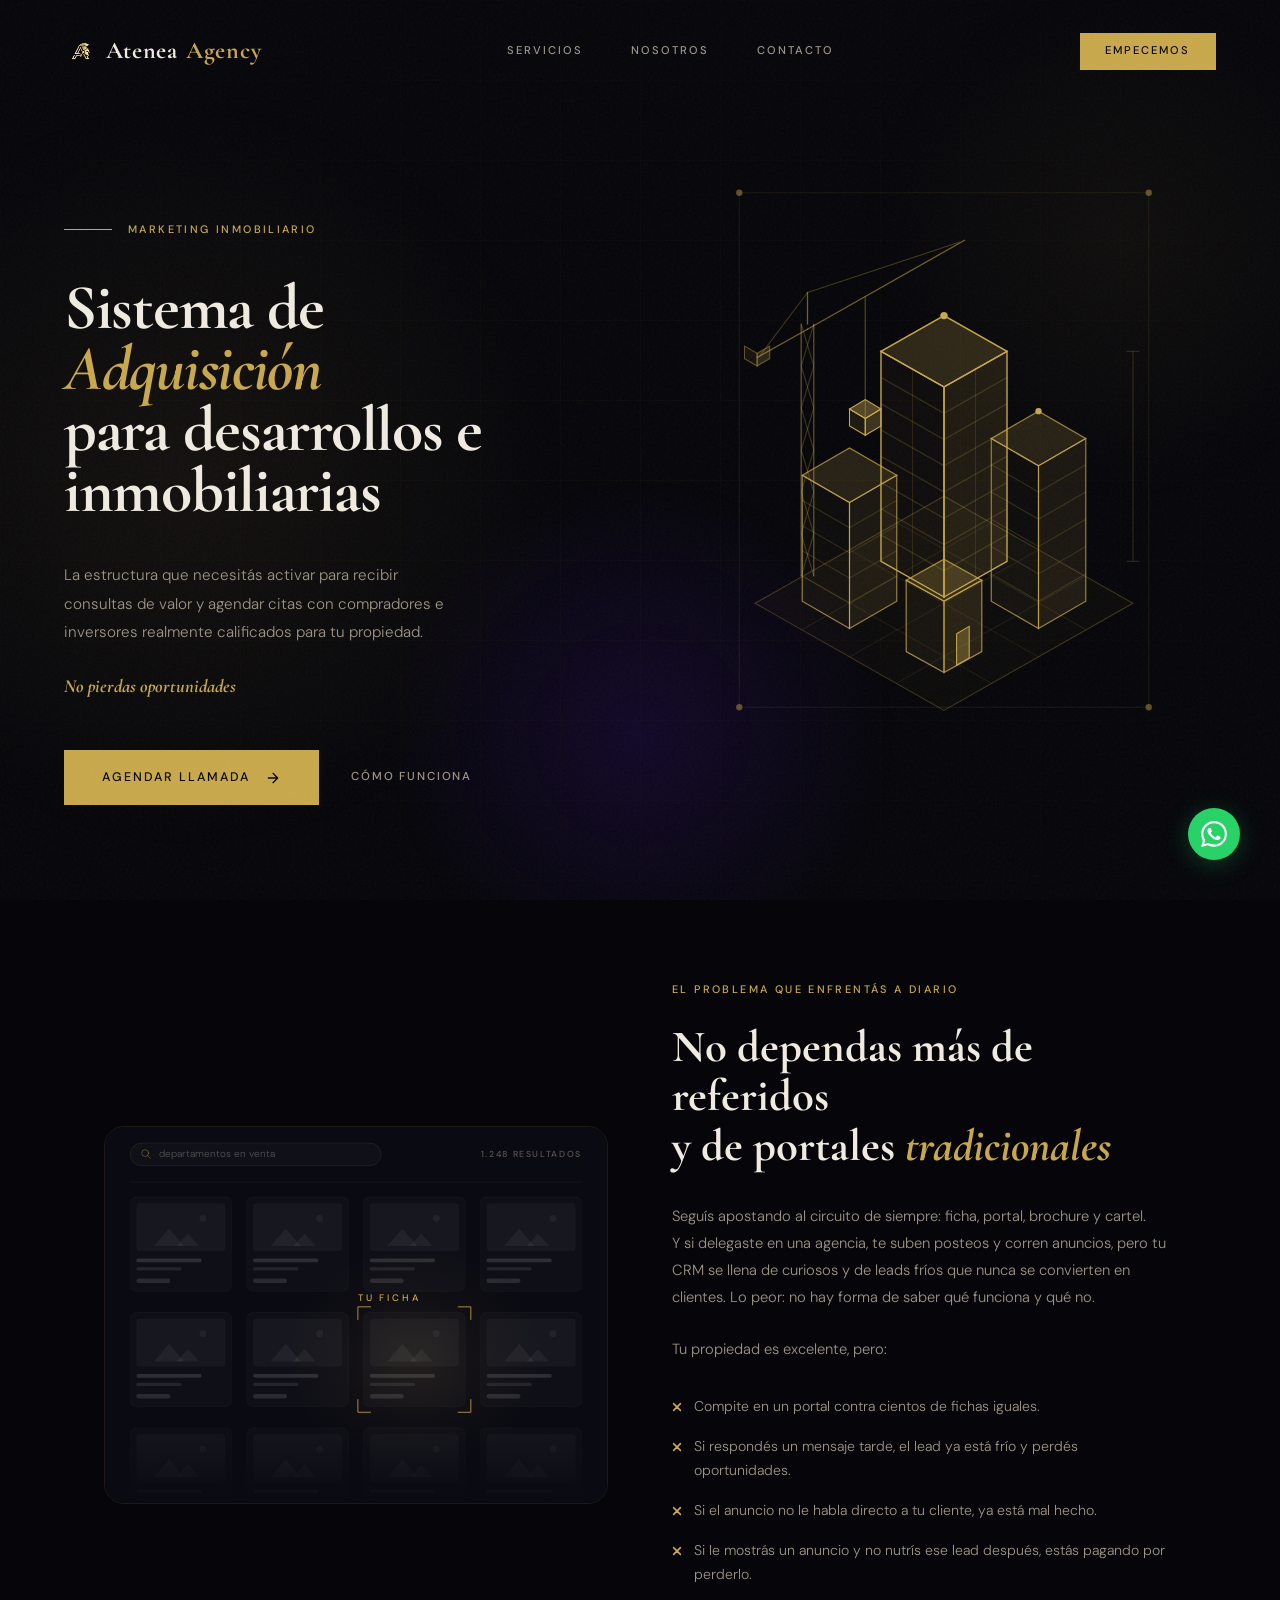
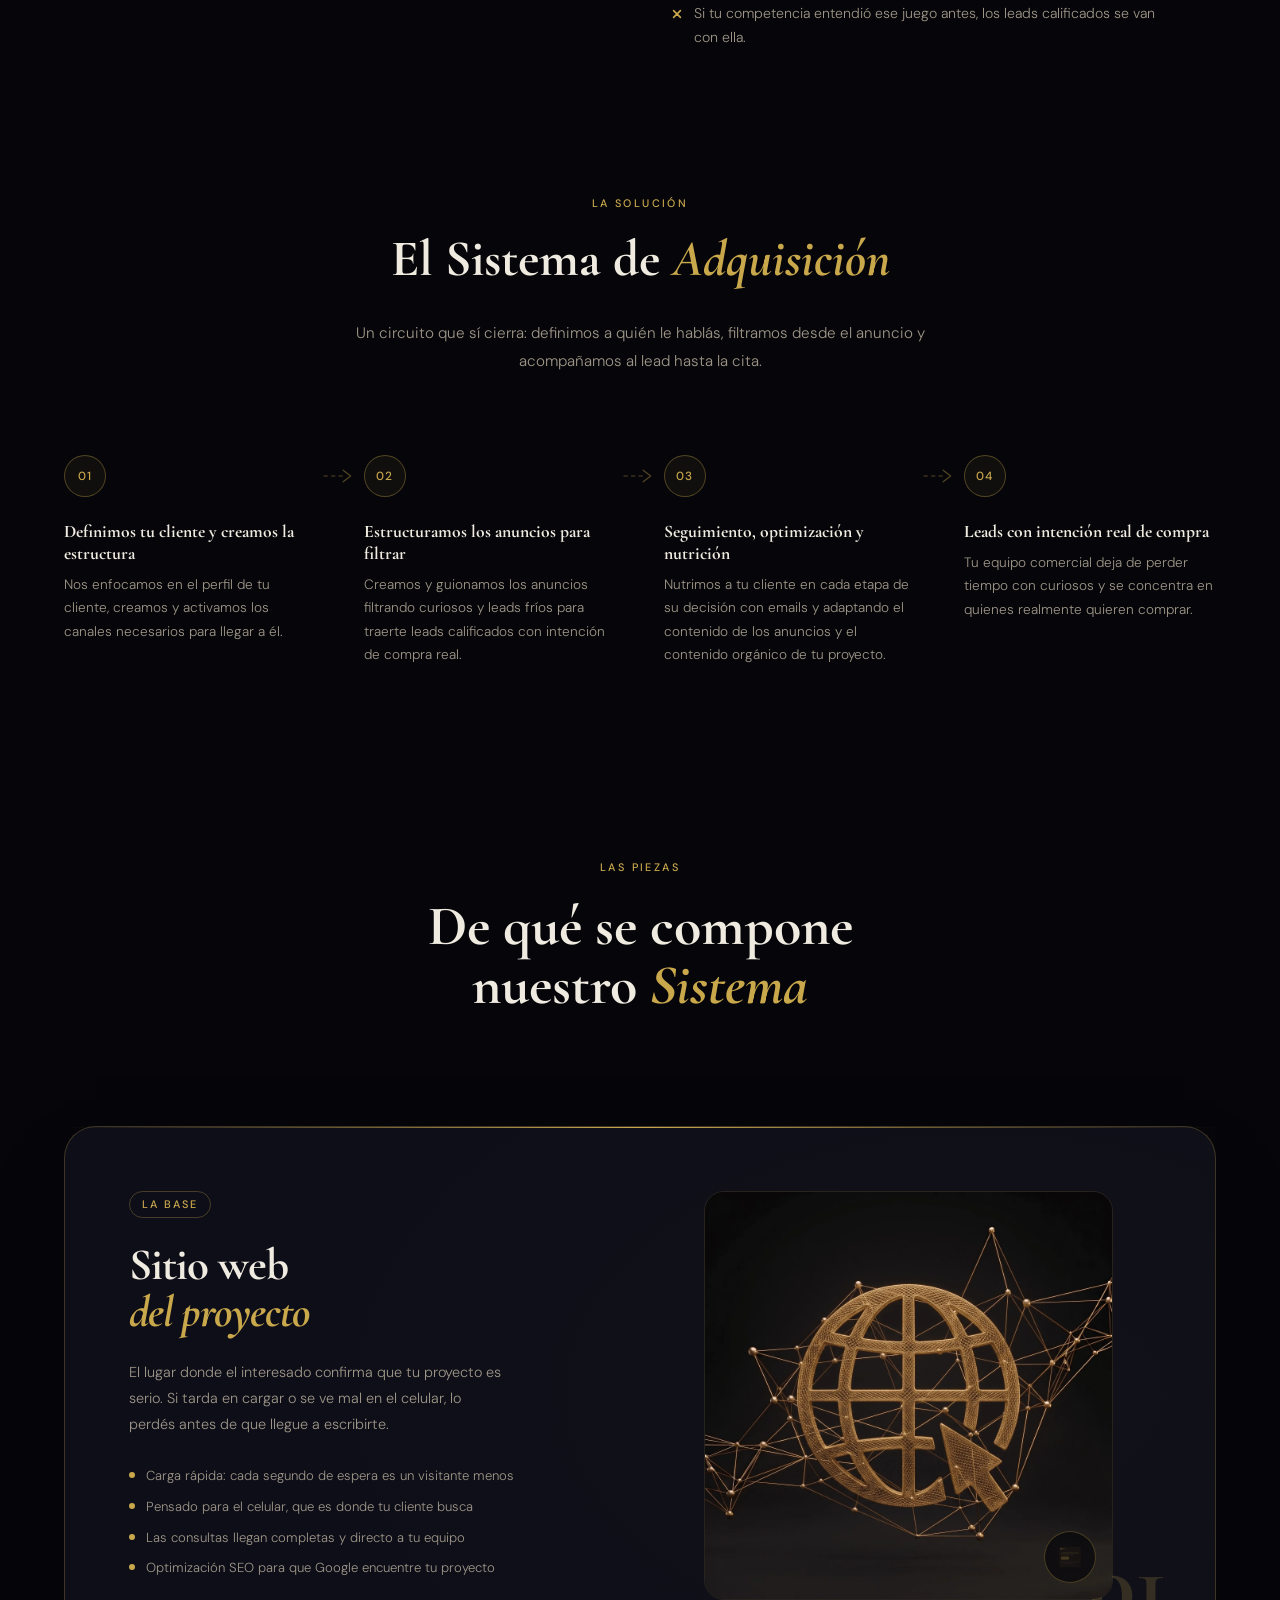
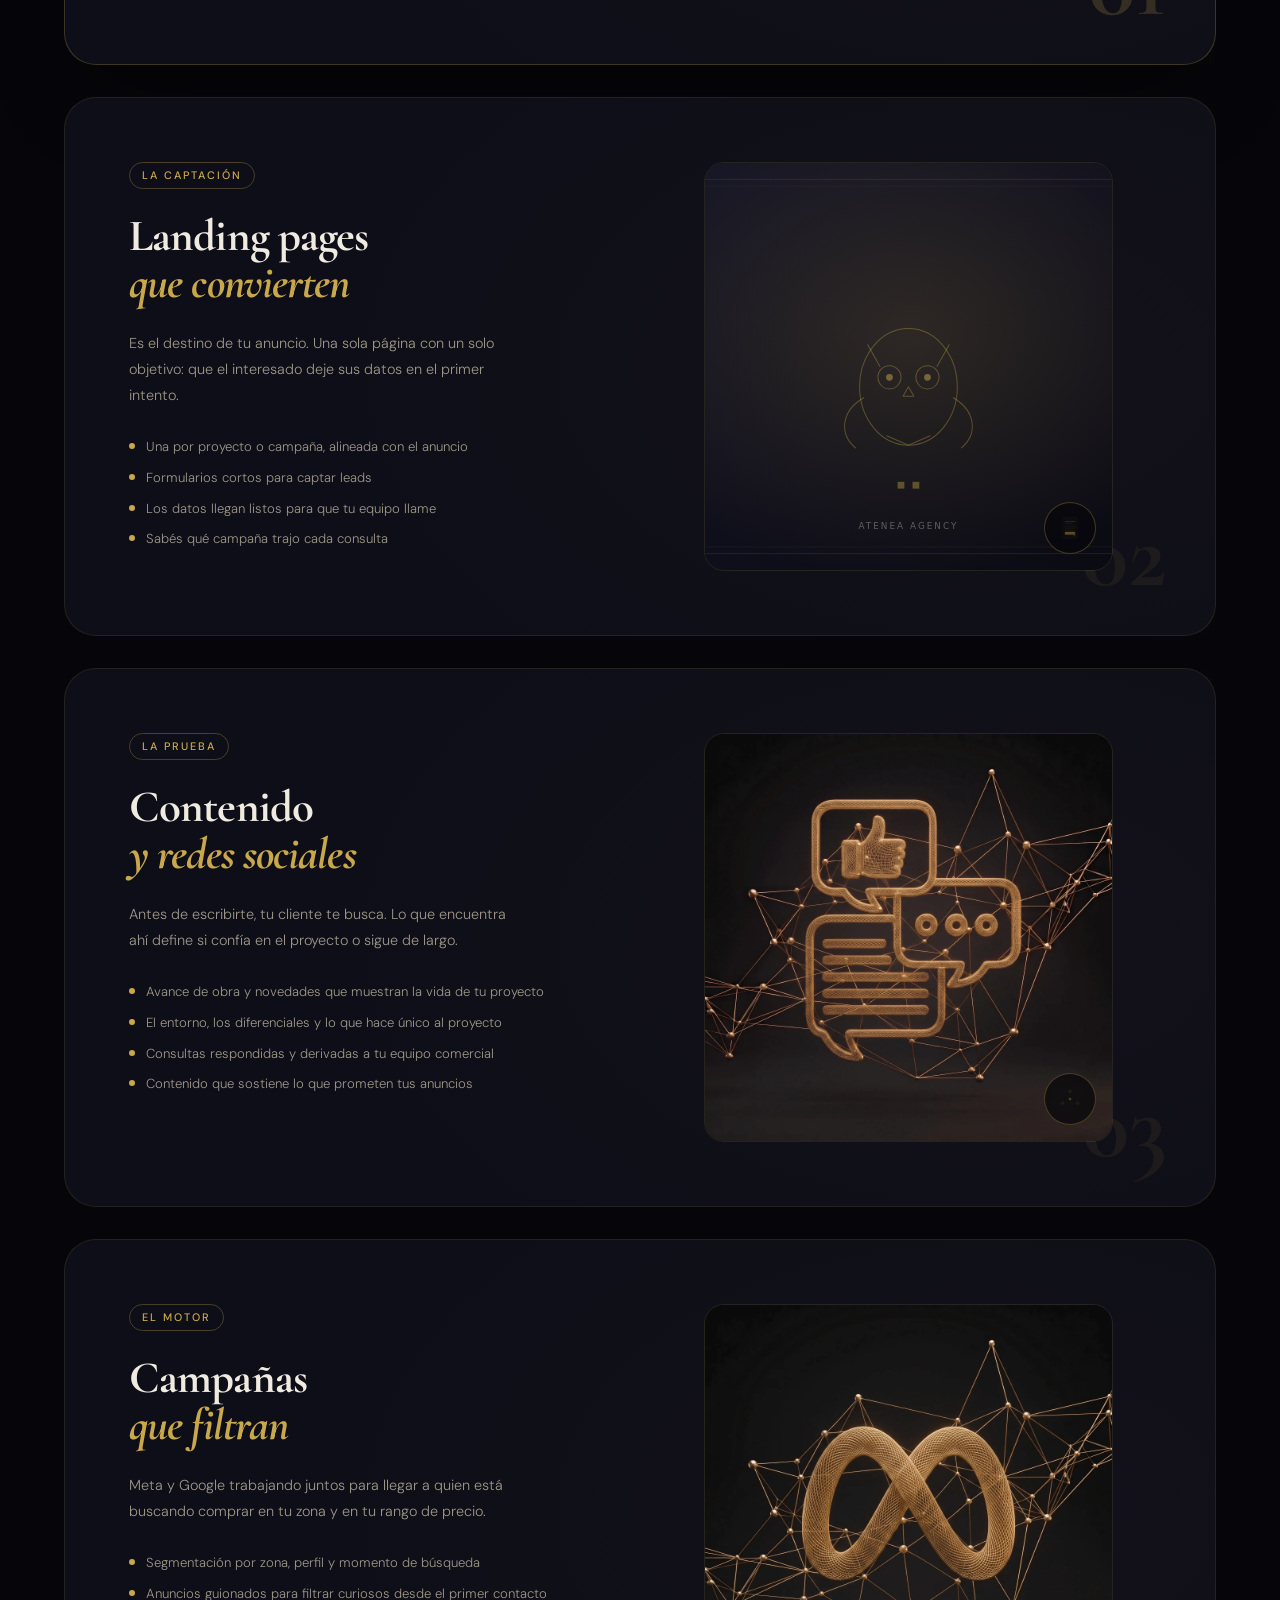
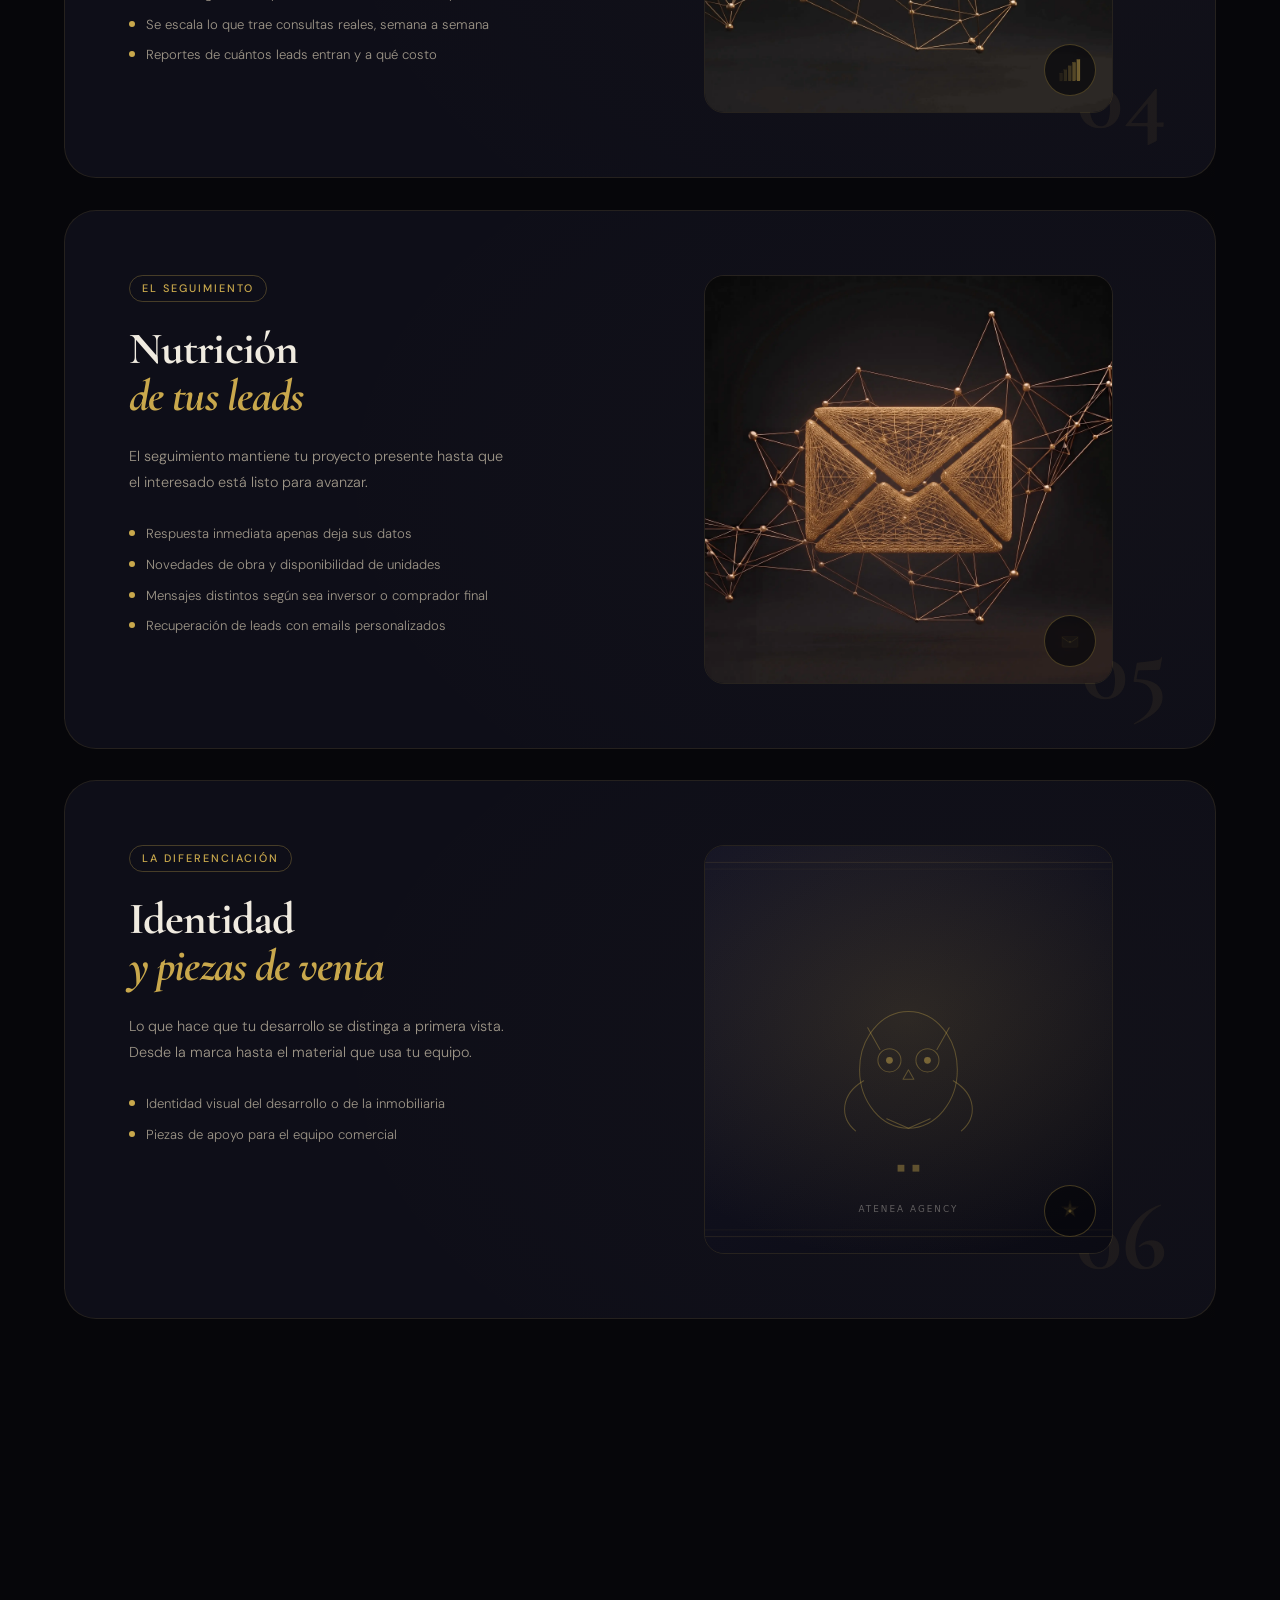
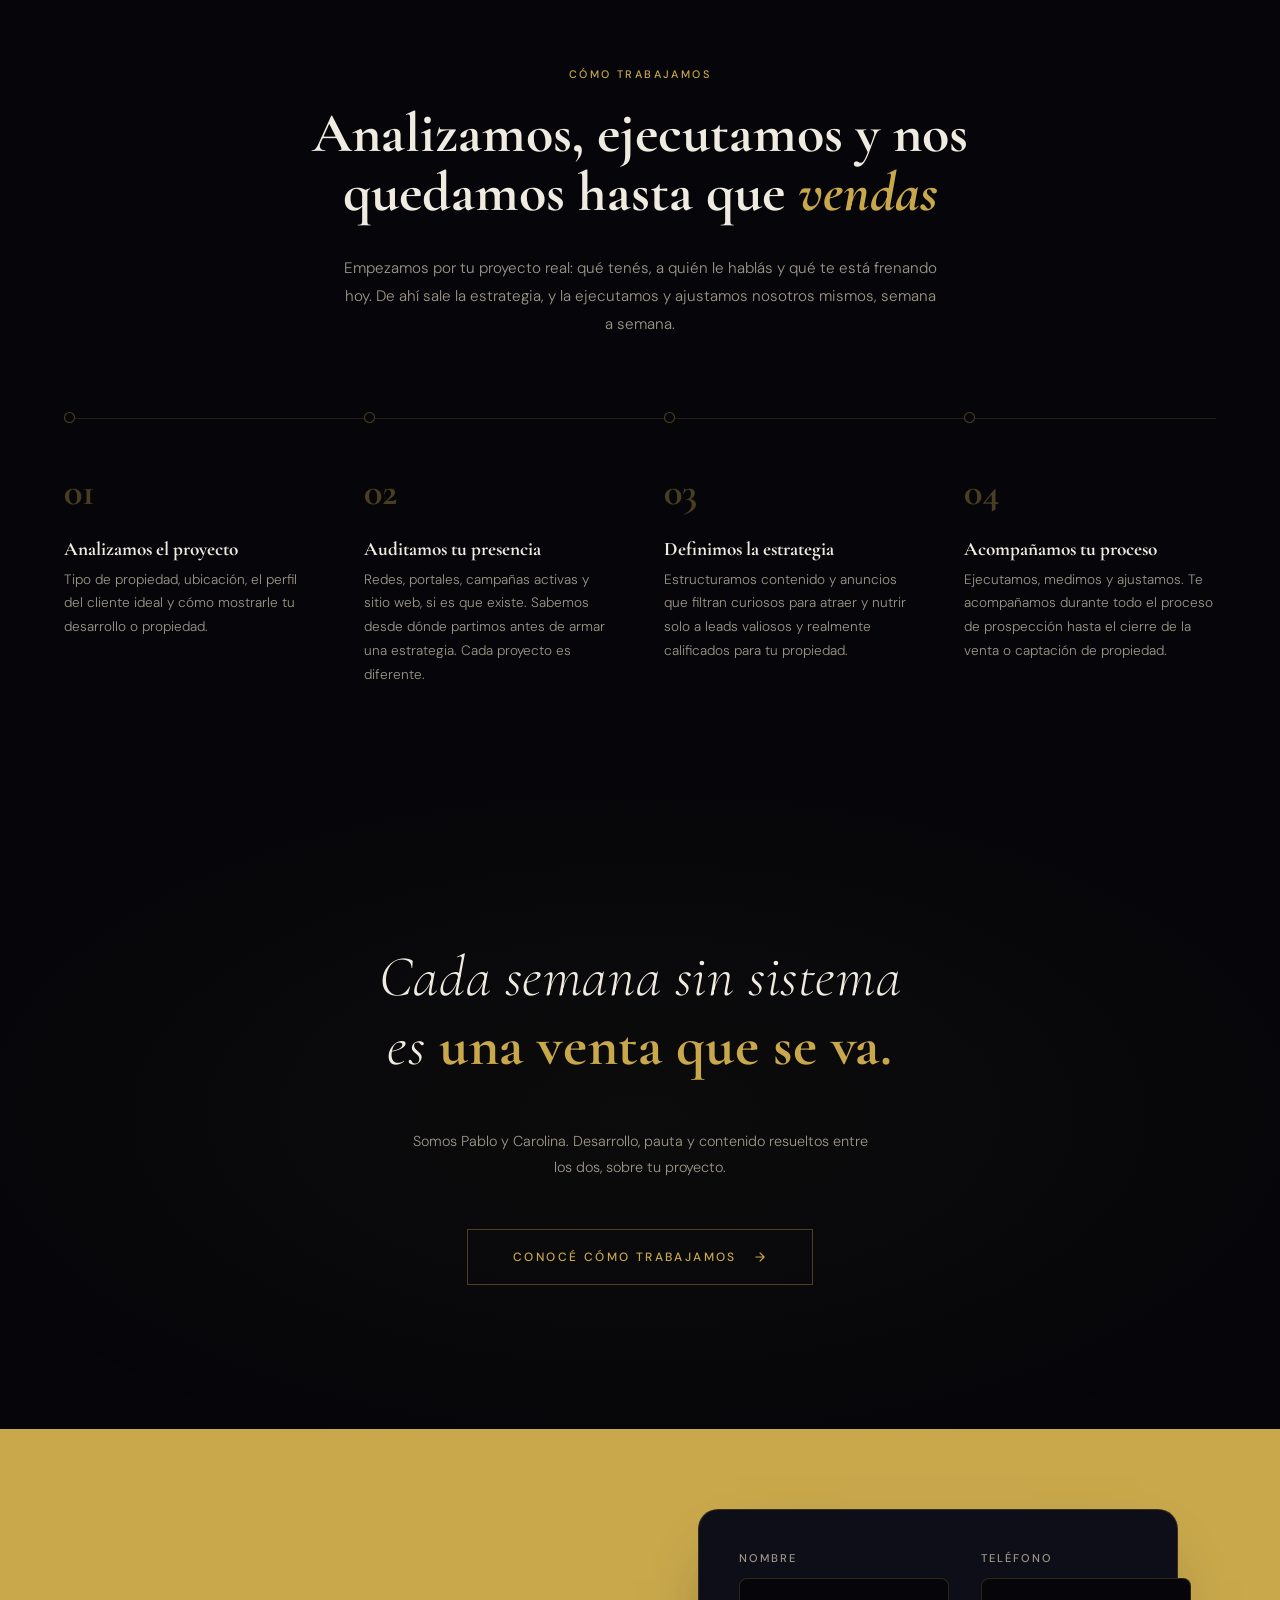
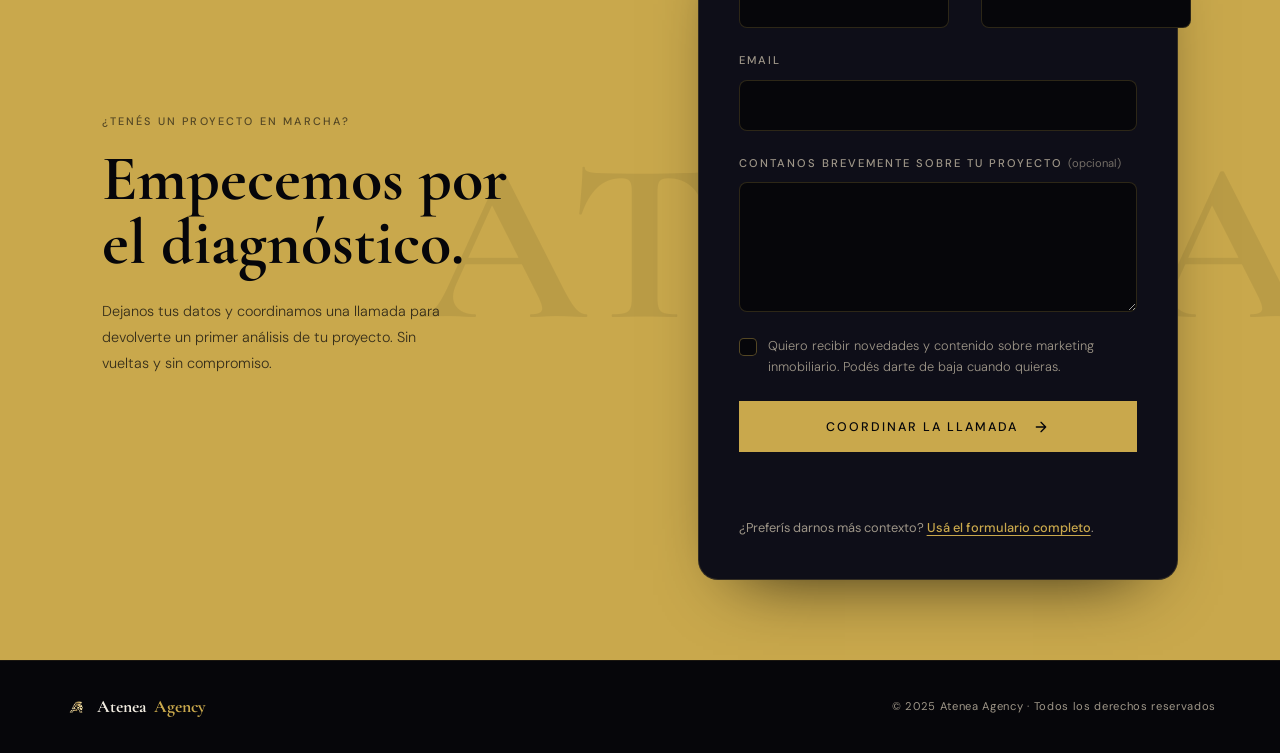
==== index.html @ 9766832f "feat: modificar diagnostico.html y refactorizar bloques y componentes" ====
<!DOCTYPE html>
<html lang="es">

<head>
  <meta charset="UTF-8">
  <meta name="viewport" content="width=device-width, initial-scale=1.0">
  <meta name="description"
    content="Sistema de Adquisición para desarrollos e inmobiliarias: filtra curiosos y trae leads con intención real de compra. Solicitá tu diagnóstico sin cargo.">
  <title>Atenea Agency — Sistema de Adquisición para desarrollos e inmobiliarias</title>

  <link rel="icon" type="image/svg+xml" href="assets/img/logo/favicon.svg">

  <meta property="og:type" content="website">
  <meta property="og:site_name" content="Atenea Agency">
  <meta property="og:locale" content="es_AR">
  <link rel="canonical" href="https://ateneaagency.com.ar/">
  <meta property="og:url" content="https://ateneaagency.com.ar/">
  <meta property="og:title" content="Atenea Agency — Sistema de Adquisición para desarrollos e inmobiliarias">
  <meta property="og:description"
    content="Sistema de Adquisición para desarrollos e inmobiliarias: filtra curiosos y trae leads con intención real de compra. Solicitá tu diagnóstico sin cargo.">
  <meta property="og:image" content="https://ateneaagency.com.ar/assets/img/og-image.svg">
  <meta property="og:image:width" content="1200">
  <meta property="og:image:height" content="630">
  <meta name="twitter:card" content="summary_large_image">
  <meta name="twitter:title" content="Atenea Agency — Sistema de Adquisición para desarrollos e inmobiliarias">
  <meta name="twitter:description"
    content="Sistema de Adquisición para desarrollos e inmobiliarias: filtra curiosos y trae leads con intención real de compra. Solicitá tu diagnóstico sin cargo.">
  <meta name="twitter:image" content="https://ateneaagency.com.ar/assets/img/og-image.svg">

  <link rel="preconnect" href="https://fonts.googleapis.com">
  <link rel="preconnect" href="https://fonts.gstatic.com" crossorigin>
  <link
    href="https://fonts.googleapis.com/css2?family=Cormorant+Garamond:ital,wght@0,300;0,700;1,700&family=DM+Sans:wght@300;400;500&display=swap"
    rel="stylesheet">
  <link rel="stylesheet" href="css/styles.css">

  <script type="application/ld+json">
    {
      "@context": "https://schema.org",
      "@type": "ProfessionalService",
      "@id": "https://ateneaagency.com.ar/#organization",
      "name": "Atenea Agency",
      "description": "Agencia de marketing digital especializada en desarrollos inmobiliarios e inmobiliarias.",
      "url": "https://ateneaagency.com.ar/",
      "image": "https://ateneaagency.com.ar/assets/img/og-image.svg",
      "telephone": "+5491169152671",
      "email": "hola@ateneaagency.com.ar",
      "sameAs": [
        "https://www.instagram.com/atenea__agency",
        "https://www.facebook.com/ateneaagencia"
      ],
      "areaServed": {
        "@type": "City",
        "name": "Buenos Aires",
        "addressCountry": "AR"
      },
      "audience": {
        "@type": "BusinessAudience",
        "name": "Desarrolladores inmobiliarios e inmobiliarias"
      },
      "knowsAbout": [
        "Marketing inmobiliario",
        "Desarrollos en pozo",
        "Publicidad en Meta Ads",
        "Publicidad en Google Ads",
        "Desarrollo web",
        "Email marketing"
      ],
      "hasOfferCatalog": {
        "@type": "OfferCatalog",
        "name": "Servicios",
        "itemListElement": [
          { "@type": "Offer", "itemOffered": { "@type": "Service", "name": "Desarrollo web a medida", "serviceType": "Marketing inmobiliario" } },
          { "@type": "Offer", "itemOffered": { "@type": "Service", "name": "Landing pages de captación", "serviceType": "Marketing inmobiliario" } },
          { "@type": "Offer", "itemOffered": { "@type": "Service", "name": "Gestión de redes sociales", "serviceType": "Marketing inmobiliario" } },
          { "@type": "Offer", "itemOffered": { "@type": "Service", "name": "Campañas de pauta en Meta y Google Ads", "serviceType": "Marketing inmobiliario" } },
          { "@type": "Offer", "itemOffered": { "@type": "Service", "name": "Email marketing y nutrición de leads", "serviceType": "Marketing inmobiliario" } },
          { "@type": "Offer", "itemOffered": { "@type": "Service", "name": "Identidad de marca y diseño", "serviceType": "Marketing inmobiliario" } }
        ]
      }
    }
  </script>
</head>

<body>

  <div id="cursor"></div>
  <div id="cursorRing"></div>

  <div class="parallax-scene" aria-hidden="true">
    <div class="layer" id="layer1">
      <div class="orb-1"></div>
      <div class="orb-3"></div>
    </div>
    <div class="layer" id="layer2">
      <div class="orb-2"></div>
      <div class="grid-bg"></div>
    </div>
  </div>

  <nav class="nav" id="nav" aria-label="Navegación principal">
    <a href="index.html" class="nav__logo"><img class="logo-icon" src="assets/img/logo/logo_mark.png" alt="" width="512"
        height="512">Atenea<em>Agency</em></a>
    <div class="nav__links">
      <a href="servicios.html">Servicios</a>
      <a href="nosotros.html">Nosotros</a>
      <a href="contacto.html">Contacto</a>
    </div>
    <a href="contacto.html" class="nav__btn">Empecemos</a>
    <button class="nav__ham" id="ham" aria-label="Abrir menú" aria-expanded="false" aria-controls="mob">
      <span></span>
      <span></span>
      <span></span>
    </button>
  </nav>

  <nav class="mobile-menu" id="mob" aria-label="Menú mobile" aria-hidden="true">
    <a href="servicios.html">Servicios</a>
    <a href="nosotros.html">Nosotros</a>
    <a href="contacto.html">Contacto</a>
  </nav>

  <section class="hero" aria-label="Presentación">

    <div class="hero__left">
      <div class="hero__kicker">
        <div class="hero__kicker-line"></div>
        <span>Marketing Inmobiliario</span>
      </div>

      <h1 class="hero__heading">
        <span class="line">Sistema de</span>
        <span class="line"><em>Adquisición</em></span>
        <span class="line">para desarrollos e inmobiliarias</span>
      </h1>

      <p class="hero__body">
        La estructura que necesitás activar para recibir consultas de valor y agendar citas con compradores e inversores
        realmente calificados para tu propiedad.
      </p>

      <p class="hero__tagline">No pierdas oportunidades</p>

      <div class="hero__actions">
        <a href="contacto.html" class="btn-primary">
          <span>Agendar llamada</span>
          <svg width="16" height="16" viewBox="0 0 24 24" fill="none" stroke="currentColor" stroke-width="2"
            stroke-linecap="round" stroke-linejoin="round" aria-hidden="true">
            <path d="M5 12h14M12 5l7 7-7 7" />
          </svg>
        </a>
        <a href="servicios.html" class="btn-ghost">Cómo funciona</a>
      </div>
    </div>

    <div class="hero__right" aria-hidden="true">
      <div class="hero__visual">
        <svg class="hero__deco-svg" viewBox="0 0 500 600" xmlns="http://www.w3.org/2000/svg" fill="none">

          <rect x="55" y="55" width="390" height="490" stroke="rgba(201,168,76,0.1)" stroke-width="1"
            stroke-dasharray="1760" stroke-dashoffset="1760"
            style="animation:drawLine 2.8s .1s cubic-bezier(.23,1,.32,1) forwards" />
          <circle cx="55" cy="55" r="3" fill="rgba(201,168,76,0.45)"
            style="opacity:0;animation:fadeIn .3s 3s forwards" />
          <circle cx="445" cy="55" r="3" fill="rgba(201,168,76,0.45)"
            style="opacity:0;animation:fadeIn .3s 3s forwards" />
          <circle cx="55" cy="545" r="3" fill="rgba(201,168,76,0.45)"
            style="opacity:0;animation:fadeIn .3s 3s forwards" />
          <circle cx="445" cy="545" r="3" fill="rgba(201,168,76,0.45)"
            style="opacity:0;animation:fadeIn .3s 3s forwards" />

          <g style="opacity:0;animation:fadeIn .8s .4s forwards">
            <polygon points="250,548 430,446 250,344 70,446" fill="rgba(201,168,76,0.035)"
              stroke="rgba(201,168,76,0.28)" stroke-width="1" />
          </g>
          <g stroke="rgba(201,168,76,0.1)" stroke-width="1">
            <line x1="115" y1="471" x2="295" y2="369" stroke-dasharray="207" stroke-dashoffset="207"
              style="animation:drawLine .9s 1s ease forwards" />
            <line x1="160" y1="497" x2="340" y2="395" stroke-dasharray="207" stroke-dashoffset="207"
              style="animation:drawLine .9s 1.05s ease forwards" />
            <line x1="205" y1="522" x2="385" y2="420" stroke-dasharray="207" stroke-dashoffset="207"
              style="animation:drawLine .9s 1.1s ease forwards" />
            <line x1="385" y1="471" x2="205" y2="369" stroke-dasharray="207" stroke-dashoffset="207"
              style="animation:drawLine .9s 1.15s ease forwards" />
            <line x1="340" y1="497" x2="160" y2="395" stroke-dasharray="207" stroke-dashoffset="207"
              style="animation:drawLine .9s 1.2s ease forwards" />
            <line x1="295" y1="522" x2="115" y2="420" stroke-dasharray="207" stroke-dashoffset="207"
              style="animation:drawLine .9s 1.25s ease forwards" />
          </g>

          <g stroke="rgba(201,168,76,0.5)" stroke-width="1.1" stroke-linecap="round">
            <line x1="114" y1="420" x2="114" y2="180" stroke-dasharray="240" stroke-dashoffset="240"
              style="animation:drawLine 1.1s 2.2s cubic-bezier(.23,1,.32,1) forwards" />
            <line x1="126" y1="420" x2="126" y2="180" stroke-dasharray="240" stroke-dashoffset="240"
              style="animation:drawLine 1.1s 2.25s cubic-bezier(.23,1,.32,1) forwards" />
          </g>
          <g stroke="rgba(201,168,76,0.28)" stroke-width="1">
            <line x1="114" y1="420" x2="126" y2="380" stroke-dasharray="42" stroke-dashoffset="42"
              style="animation:drawLine .3s 2.5s ease forwards" />
            <line x1="126" y1="420" x2="114" y2="380" stroke-dasharray="42" stroke-dashoffset="42"
              style="animation:drawLine .3s 2.5s ease forwards" />
            <line x1="114" y1="380" x2="126" y2="340" stroke-dasharray="42" stroke-dashoffset="42"
              style="animation:drawLine .3s 2.56s ease forwards" />
            <line x1="126" y1="380" x2="114" y2="340" stroke-dasharray="42" stroke-dashoffset="42"
              style="animation:drawLine .3s 2.56s ease forwards" />
            <line x1="114" y1="340" x2="126" y2="300" stroke-dasharray="42" stroke-dashoffset="42"
              style="animation:drawLine .3s 2.62s ease forwards" />
            <line x1="126" y1="340" x2="114" y2="300" stroke-dasharray="42" stroke-dashoffset="42"
              style="animation:drawLine .3s 2.62s ease forwards" />
            <line x1="114" y1="300" x2="126" y2="260" stroke-dasharray="42" stroke-dashoffset="42"
              style="animation:drawLine .3s 2.68s ease forwards" />
            <line x1="126" y1="300" x2="114" y2="260" stroke-dasharray="42" stroke-dashoffset="42"
              style="animation:drawLine .3s 2.68s ease forwards" />
            <line x1="114" y1="260" x2="126" y2="220" stroke-dasharray="42" stroke-dashoffset="42"
              style="animation:drawLine .3s 2.74s ease forwards" />
            <line x1="126" y1="260" x2="114" y2="220" stroke-dasharray="42" stroke-dashoffset="42"
              style="animation:drawLine .3s 2.74s ease forwards" />
            <line x1="114" y1="220" x2="126" y2="180" stroke-dasharray="42" stroke-dashoffset="42"
              style="animation:drawLine .3s 2.8s ease forwards" />
            <line x1="126" y1="220" x2="114" y2="180" stroke-dasharray="42" stroke-dashoffset="42"
              style="animation:drawLine .3s 2.8s ease forwards" />
          </g>
          <g stroke="rgba(201,168,76,0.55)" stroke-width="1.2" stroke-linecap="round">
            <line x1="120" y1="185" x2="270" y2="100" stroke-dasharray="172" stroke-dashoffset="172"
              style="animation:drawLine .8s 2.9s cubic-bezier(.23,1,.32,1) forwards" />
            <line x1="120" y1="185" x2="72" y2="212" stroke-dasharray="55" stroke-dashoffset="55"
              style="animation:drawLine .4s 2.9s ease forwards" />
            <line x1="120" y1="180" x2="120" y2="150" stroke-dasharray="30" stroke-dashoffset="30"
              style="animation:drawLine .3s 3s ease forwards" />
          </g>
          <g stroke="rgba(201,168,76,0.3)" stroke-width="1">
            <line x1="120" y1="150" x2="265" y2="102" stroke-dasharray="153" stroke-dashoffset="153"
              style="animation:drawLine .6s 3.2s ease forwards" />
            <line x1="120" y1="150" x2="74" y2="211" stroke-dasharray="76" stroke-dashoffset="76"
              style="animation:drawLine .4s 3.2s ease forwards" />
          </g>
          <g style="opacity:0;animation:fadeIn .5s 3.3s forwards">
            <polygon points="72,220 84,213 84,201 72,208" fill="rgba(201,168,76,0.2)" stroke="rgba(201,168,76,0.45)"
              stroke-width="1" />
            <polygon points="72,220 60,213 60,201 72,208" fill="rgba(201,168,76,0.08)" stroke="rgba(201,168,76,0.45)"
              stroke-width="1" />
          </g>
          <line x1="175" y1="154" x2="175" y2="270" stroke="rgba(201,168,76,0.45)" stroke-width="1"
            stroke-dasharray="116" stroke-dashoffset="116" style="animation:drawLine .5s 3.4s ease forwards" />
          <g style="opacity:0;animation:fadeIn .5s 3.7s forwards">
            <polygon points="175,286 190,277 190,261 175,270" fill="rgba(201,168,76,0.28)" stroke="#C9A84C"
              stroke-width="1" />
            <polygon points="175,286 160,277 160,261 175,270" fill="rgba(201,168,76,0.12)" stroke="#C9A84C"
              stroke-width="1" />
            <polygon points="175,270 190,261 175,252 160,261" fill="rgba(201,168,76,0.4)" stroke="#C9A84C"
              stroke-width="1" />
          </g>

          <g style="opacity:0;animation:fadeIn .9s .9s forwards">
            <polygon points="250,440 310,406 310,206 250,240" fill="rgba(201,168,76,0.12)" stroke="#C9A84C"
              stroke-width="1.3" />
            <polygon points="250,440 190,406 190,206 250,240" fill="rgba(201,168,76,0.045)" stroke="#C9A84C"
              stroke-width="1.3" />
            <polygon points="250,240 310,206 250,172 190,206" fill="rgba(201,168,76,0.2)" stroke="#C9A84C"
              stroke-width="1.3" />
          </g>
          <g stroke="rgba(201,168,76,0.22)" stroke-width="1">
            <line x1="250" y1="415" x2="310" y2="381" stroke-dasharray="69" stroke-dashoffset="69"
              style="animation:drawLine .4s 1.6s ease forwards" />
            <line x1="250" y1="415" x2="190" y2="381" stroke-dasharray="69" stroke-dashoffset="69"
              style="animation:drawLine .4s 1.6s ease forwards" />
            <line x1="250" y1="390" x2="310" y2="356" stroke-dasharray="69" stroke-dashoffset="69"
              style="animation:drawLine .4s 1.66s ease forwards" />
            <line x1="250" y1="390" x2="190" y2="356" stroke-dasharray="69" stroke-dashoffset="69"
              style="animation:drawLine .4s 1.66s ease forwards" />
            <line x1="250" y1="365" x2="310" y2="331" stroke-dasharray="69" stroke-dashoffset="69"
              style="animation:drawLine .4s 1.72s ease forwards" />
            <line x1="250" y1="365" x2="190" y2="331" stroke-dasharray="69" stroke-dashoffset="69"
              style="animation:drawLine .4s 1.72s ease forwards" />
            <line x1="250" y1="340" x2="310" y2="306" stroke-dasharray="69" stroke-dashoffset="69"
              style="animation:drawLine .4s 1.78s ease forwards" />
            <line x1="250" y1="340" x2="190" y2="306" stroke-dasharray="69" stroke-dashoffset="69"
              style="animation:drawLine .4s 1.78s ease forwards" />
            <line x1="250" y1="315" x2="310" y2="281" stroke-dasharray="69" stroke-dashoffset="69"
              style="animation:drawLine .4s 1.84s ease forwards" />
            <line x1="250" y1="315" x2="190" y2="281" stroke-dasharray="69" stroke-dashoffset="69"
              style="animation:drawLine .4s 1.84s ease forwards" />
            <line x1="250" y1="290" x2="310" y2="256" stroke-dasharray="69" stroke-dashoffset="69"
              style="animation:drawLine .4s 1.9s ease forwards" />
            <line x1="250" y1="290" x2="190" y2="256" stroke-dasharray="69" stroke-dashoffset="69"
              style="animation:drawLine .4s 1.9s ease forwards" />
            <line x1="250" y1="265" x2="310" y2="231" stroke-dasharray="69" stroke-dashoffset="69"
              style="animation:drawLine .4s 1.96s ease forwards" />
            <line x1="250" y1="265" x2="190" y2="231" stroke-dasharray="69" stroke-dashoffset="69"
              style="animation:drawLine .4s 1.96s ease forwards" />
          </g>
          <g stroke="rgba(201,168,76,0.14)" stroke-width="1">
            <line x1="280" y1="423" x2="280" y2="223" stroke-dasharray="200" stroke-dashoffset="200"
              style="animation:drawLine .7s 2.05s ease forwards" />
            <line x1="220" y1="423" x2="220" y2="223" stroke-dasharray="200" stroke-dashoffset="200"
              style="animation:drawLine .7s 2.05s ease forwards" />
          </g>
          <circle cx="250" cy="172" r="3.5" fill="#C9A84C" style="opacity:0;animation:fadeIn .4s 2.2s forwards" />

          <g style="opacity:0;animation:fadeIn .8s 1.3s forwards">
            <polygon points="160,470 205,444 205,324 160,350" fill="rgba(201,168,76,0.1)" stroke="rgba(201,168,76,0.75)"
              stroke-width="1.1" />
            <polygon points="160,470 115,444 115,324 160,350" fill="rgba(201,168,76,0.04)"
              stroke="rgba(201,168,76,0.75)" stroke-width="1.1" />
            <polygon points="160,350 205,324 160,298 115,324" fill="rgba(201,168,76,0.17)"
              stroke="rgba(201,168,76,0.75)" stroke-width="1.1" />
          </g>
          <g stroke="rgba(201,168,76,0.2)" stroke-width="1">
            <line x1="160" y1="446" x2="205" y2="420" stroke-dasharray="52" stroke-dashoffset="52"
              style="animation:drawLine .4s 2s ease forwards" />
            <line x1="160" y1="446" x2="115" y2="420" stroke-dasharray="52" stroke-dashoffset="52"
              style="animation:drawLine .4s 2s ease forwards" />
            <line x1="160" y1="422" x2="205" y2="396" stroke-dasharray="52" stroke-dashoffset="52"
              style="animation:drawLine .4s 2.06s ease forwards" />
            <line x1="160" y1="422" x2="115" y2="396" stroke-dasharray="52" stroke-dashoffset="52"
              style="animation:drawLine .4s 2.06s ease forwards" />
            <line x1="160" y1="398" x2="205" y2="372" stroke-dasharray="52" stroke-dashoffset="52"
              style="animation:drawLine .4s 2.12s ease forwards" />
            <line x1="160" y1="398" x2="115" y2="372" stroke-dasharray="52" stroke-dashoffset="52"
              style="animation:drawLine .4s 2.12s ease forwards" />
            <line x1="160" y1="374" x2="205" y2="348" stroke-dasharray="52" stroke-dashoffset="52"
              style="animation:drawLine .4s 2.18s ease forwards" />
            <line x1="160" y1="374" x2="115" y2="348" stroke-dasharray="52" stroke-dashoffset="52"
              style="animation:drawLine .4s 2.18s ease forwards" />
          </g>

          <g style="opacity:0;animation:fadeIn .8s 1.5s forwards">
            <polygon points="340,470 385,444 385,289 340,315" fill="rgba(201,168,76,0.1)" stroke="rgba(201,168,76,0.75)"
              stroke-width="1.1" />
            <polygon points="340,470 295,444 295,289 340,315" fill="rgba(201,168,76,0.04)"
              stroke="rgba(201,168,76,0.75)" stroke-width="1.1" />
            <polygon points="340,315 385,289 340,263 295,289" fill="rgba(201,168,76,0.17)"
              stroke="rgba(201,168,76,0.75)" stroke-width="1.1" />
          </g>
          <g stroke="rgba(201,168,76,0.2)" stroke-width="1">
            <line x1="340" y1="444" x2="385" y2="418" stroke-dasharray="52" stroke-dashoffset="52"
              style="animation:drawLine .4s 2.1s ease forwards" />
            <line x1="340" y1="444" x2="295" y2="418" stroke-dasharray="52" stroke-dashoffset="52"
              style="animation:drawLine .4s 2.1s ease forwards" />
            <line x1="340" y1="418" x2="385" y2="392" stroke-dasharray="52" stroke-dashoffset="52"
              style="animation:drawLine .4s 2.16s ease forwards" />
            <line x1="340" y1="418" x2="295" y2="392" stroke-dasharray="52" stroke-dashoffset="52"
              style="animation:drawLine .4s 2.16s ease forwards" />
            <line x1="340" y1="392" x2="385" y2="366" stroke-dasharray="52" stroke-dashoffset="52"
              style="animation:drawLine .4s 2.22s ease forwards" />
            <line x1="340" y1="392" x2="295" y2="366" stroke-dasharray="52" stroke-dashoffset="52"
              style="animation:drawLine .4s 2.22s ease forwards" />
            <line x1="340" y1="366" x2="385" y2="340" stroke-dasharray="52" stroke-dashoffset="52"
              style="animation:drawLine .4s 2.28s ease forwards" />
            <line x1="340" y1="366" x2="295" y2="340" stroke-dasharray="52" stroke-dashoffset="52"
              style="animation:drawLine .4s 2.28s ease forwards" />
            <line x1="340" y1="340" x2="385" y2="314" stroke-dasharray="52" stroke-dashoffset="52"
              style="animation:drawLine .4s 2.34s ease forwards" />
            <line x1="340" y1="340" x2="295" y2="314" stroke-dasharray="52" stroke-dashoffset="52"
              style="animation:drawLine .4s 2.34s ease forwards" />
          </g>
          <circle cx="340" cy="263" r="3" fill="#C9A84C" style="opacity:0;animation:fadeIn .4s 2.5s forwards" />

          <g style="opacity:0;animation:fadeIn .8s 1.7s forwards">
            <polygon points="250,512 286,492 286,424 250,444" fill="rgba(201,168,76,0.14)" stroke="rgba(201,168,76,0.8)"
              stroke-width="1.1" />
            <polygon points="250,512 214,492 214,424 250,444" fill="rgba(201,168,76,0.05)" stroke="rgba(201,168,76,0.8)"
              stroke-width="1.1" />
            <polygon points="250,444 286,424 250,404 214,424" fill="rgba(201,168,76,0.22)" stroke="rgba(201,168,76,0.8)"
              stroke-width="1.1" />
          </g>
          <polygon points="262,505 274,498 274,468 262,475" fill="rgba(201,168,76,0.3)" stroke="#C9A84C"
            stroke-width="1" style="opacity:0;animation:fadeIn .5s 2.4s forwards" />

          <g stroke="rgba(201,168,76,0.22)" stroke-width="1">
            <line x1="430" y1="206" x2="430" y2="406" stroke-dasharray="200" stroke-dashoffset="200"
              style="animation:drawLine .8s 3.5s ease forwards" />
            <line x1="424" y1="206" x2="436" y2="206" stroke-dasharray="12" stroke-dashoffset="12"
              style="animation:drawLine .2s 4.1s ease forwards" />
            <line x1="424" y1="406" x2="436" y2="406" stroke-dasharray="12" stroke-dashoffset="12"
              style="animation:drawLine .2s 4.1s ease forwards" />
          </g>

        </svg>
      </div>
    </div>

  </section>

  <section class="split reveal" aria-labelledby="mercado-title">
    <div class="split__media split__media--hide-mobile">
      <svg class="fx-svg" viewBox="0 0 800 600" role="img" preserveAspectRatio="xMidYMid slice"
        aria-label="Grilla de fichas idénticas en un portal inmobiliario: la tuya, señalada, se ve igual que todas las demás">
        <title>Tu ficha compite contra cientos de fichas iguales</title>

        <defs>
          <radialGradient id="fichaGlow" cx="50%" cy="50%" r="50%">
            <stop offset="0%" stop-color="#C9A84C" stop-opacity="0.1" />
            <stop offset="60%" stop-color="#C9A84C" stop-opacity="0.028" />
            <stop offset="100%" stop-color="#C9A84C" stop-opacity="0" />
          </radialGradient>
          <linearGradient id="fichaFade" x1="0" y1="455" x2="0" y2="600" gradientUnits="userSpaceOnUse">
            <stop offset="0%" stop-color="#0A0A12" stop-opacity="0" />
            <stop offset="100%" stop-color="#0A0A12" stop-opacity="1" />
          </linearGradient>
        </defs>

        <rect width="800" height="600" fill="#0A0A12" />
        <g data-fade style="--d:1.05s">
          <ellipse data-loop="pulse" style="--dur:5.6s; --d2:1.4s; --lo:0.45" cx="493" cy="371" rx="205" ry="178"
            fill="url(#fichaGlow)" />
        </g>

        <g data-fade style="--d:0s">
          <rect x="40" y="26" width="400" height="36" rx="18" fill="rgba(255,255,255,0.025)"
            stroke="rgba(201,168,76,0.16)" />
          <g fill="none" stroke="rgba(201,168,76,0.45)" stroke-width="1.3" stroke-linecap="round">
            <circle cx="64" cy="42" r="5.5" />
            <line x1="68" y1="46" x2="72.5" y2="50.5" />
          </g>
          <text x="86" y="48" fill="rgba(240,235,224,0.3)" font-family="'DM Sans', system-ui, sans-serif"
            font-size="16" font-weight="300">departamentos en venta</text>
          <text x="760" y="48" text-anchor="end" fill="rgba(158,150,136,0.55)"
            font-family="'DM Sans', system-ui, sans-serif" font-size="14" font-weight="500"
            letter-spacing="2.6">1.248 RESULTADOS</text>
          <line x1="40" y1="88" x2="760" y2="88" stroke="rgba(201,168,76,0.1)" stroke-width="1" />
        </g>

        <g class="fx-svg__grid">
          <g data-fade style="--d:0.120s">
            <rect x="40" y="112" width="162" height="150" rx="10" fill="rgba(255,255,255,0.018)" stroke="rgba(255,255,255,0.055)"/>
            <rect x="50" y="122" width="142" height="76" rx="6" fill="rgba(255,255,255,0.035)"/>
            <g fill="rgba(255,255,255,0.05)">
              <path d="M78 190 L102 162 L126 190 Z"/>
              <path d="M114 190 L132 170 L150 190 Z"/>
              <circle cx="156" cy="146" r="5.5"/>
            </g>
            <rect x="50" y="210" width="104" height="6" rx="3" fill="rgba(240,235,224,0.14)"/>
            <rect x="50" y="224" width="72" height="5" rx="2.5" fill="rgba(240,235,224,0.09)"/>
            <rect x="50" y="242" width="54" height="7" rx="3.5" fill="rgba(240,235,224,0.12)"/>
          </g>
          <g data-fade style="--d:0.165s">
            <rect x="226" y="112" width="162" height="150" rx="10" fill="rgba(255,255,255,0.018)" stroke="rgba(255,255,255,0.055)"/>
            <rect x="236" y="122" width="142" height="76" rx="6" fill="rgba(255,255,255,0.035)"/>
            <g fill="rgba(255,255,255,0.05)">
              <path d="M264 190 L288 162 L312 190 Z"/>
              <path d="M300 190 L318 170 L336 190 Z"/>
              <circle cx="342" cy="146" r="5.5"/>
            </g>
            <rect x="236" y="210" width="104" height="6" rx="3" fill="rgba(240,235,224,0.14)"/>
            <rect x="236" y="224" width="72" height="5" rx="2.5" fill="rgba(240,235,224,0.09)"/>
            <rect x="236" y="242" width="54" height="7" rx="3.5" fill="rgba(240,235,224,0.12)"/>
          </g>
          <g data-fade style="--d:0.210s">
            <rect x="412" y="112" width="162" height="150" rx="10" fill="rgba(255,255,255,0.018)" stroke="rgba(255,255,255,0.055)"/>
            <rect x="422" y="122" width="142" height="76" rx="6" fill="rgba(255,255,255,0.035)"/>
            <g fill="rgba(255,255,255,0.05)">
              <path d="M450 190 L474 162 L498 190 Z"/>
              <path d="M486 190 L504 170 L522 190 Z"/>
              <circle cx="528" cy="146" r="5.5"/>
            </g>
            <rect x="422" y="210" width="104" height="6" rx="3" fill="rgba(240,235,224,0.14)"/>
            <rect x="422" y="224" width="72" height="5" rx="2.5" fill="rgba(240,235,224,0.09)"/>
            <rect x="422" y="242" width="54" height="7" rx="3.5" fill="rgba(240,235,224,0.12)"/>
          </g>
          <g data-fade style="--d:0.255s">
            <rect x="598" y="112" width="162" height="150" rx="10" fill="rgba(255,255,255,0.018)" stroke="rgba(255,255,255,0.055)"/>
            <rect x="608" y="122" width="142" height="76" rx="6" fill="rgba(255,255,255,0.035)"/>
            <g fill="rgba(255,255,255,0.05)">
              <path d="M636 190 L660 162 L684 190 Z"/>
              <path d="M672 190 L690 170 L708 190 Z"/>
              <circle cx="714" cy="146" r="5.5"/>
            </g>
            <rect x="608" y="210" width="104" height="6" rx="3" fill="rgba(240,235,224,0.14)"/>
            <rect x="608" y="224" width="72" height="5" rx="2.5" fill="rgba(240,235,224,0.09)"/>
            <rect x="608" y="242" width="54" height="7" rx="3.5" fill="rgba(240,235,224,0.12)"/>
          </g>
          <g data-fade style="--d:0.300s">
            <rect x="40" y="296" width="162" height="150" rx="10" fill="rgba(255,255,255,0.018)" stroke="rgba(255,255,255,0.055)"/>
            <rect x="50" y="306" width="142" height="76" rx="6" fill="rgba(255,255,255,0.035)"/>
            <g fill="rgba(255,255,255,0.05)">
              <path d="M78 374 L102 346 L126 374 Z"/>
              <path d="M114 374 L132 354 L150 374 Z"/>
              <circle cx="156" cy="330" r="5.5"/>
            </g>
            <rect x="50" y="394" width="104" height="6" rx="3" fill="rgba(240,235,224,0.14)"/>
            <rect x="50" y="408" width="72" height="5" rx="2.5" fill="rgba(240,235,224,0.09)"/>
            <rect x="50" y="426" width="54" height="7" rx="3.5" fill="rgba(240,235,224,0.12)"/>
          </g>
          <g data-fade style="--d:0.345s">
            <rect x="226" y="296" width="162" height="150" rx="10" fill="rgba(255,255,255,0.018)" stroke="rgba(255,255,255,0.055)"/>
            <rect x="236" y="306" width="142" height="76" rx="6" fill="rgba(255,255,255,0.035)"/>
            <g fill="rgba(255,255,255,0.05)">
              <path d="M264 374 L288 346 L312 374 Z"/>
              <path d="M300 374 L318 354 L336 374 Z"/>
              <circle cx="342" cy="330" r="5.5"/>
            </g>
            <rect x="236" y="394" width="104" height="6" rx="3" fill="rgba(240,235,224,0.14)"/>
            <rect x="236" y="408" width="72" height="5" rx="2.5" fill="rgba(240,235,224,0.09)"/>
            <rect x="236" y="426" width="54" height="7" rx="3.5" fill="rgba(240,235,224,0.12)"/>
          </g>
          <g data-fade style="--d:0.390s">
            <rect x="412" y="296" width="162" height="150" rx="10" fill="rgba(255,255,255,0.018)" stroke="rgba(255,255,255,0.055)"/>
            <rect x="422" y="306" width="142" height="76" rx="6" fill="rgba(255,255,255,0.035)"/>
            <g fill="rgba(255,255,255,0.05)">
              <path d="M450 374 L474 346 L498 374 Z"/>
              <path d="M486 374 L504 354 L522 374 Z"/>
              <circle cx="528" cy="330" r="5.5"/>
            </g>
            <rect x="422" y="394" width="104" height="6" rx="3" fill="rgba(240,235,224,0.14)"/>
            <rect x="422" y="408" width="72" height="5" rx="2.5" fill="rgba(240,235,224,0.09)"/>
            <rect x="422" y="426" width="54" height="7" rx="3.5" fill="rgba(240,235,224,0.12)"/>
          </g>
          <g data-fade style="--d:0.435s">
            <rect x="598" y="296" width="162" height="150" rx="10" fill="rgba(255,255,255,0.018)" stroke="rgba(255,255,255,0.055)"/>
            <rect x="608" y="306" width="142" height="76" rx="6" fill="rgba(255,255,255,0.035)"/>
            <g fill="rgba(255,255,255,0.05)">
              <path d="M636 374 L660 346 L684 374 Z"/>
              <path d="M672 374 L690 354 L708 374 Z"/>
              <circle cx="714" cy="330" r="5.5"/>
            </g>
            <rect x="608" y="394" width="104" height="6" rx="3" fill="rgba(240,235,224,0.14)"/>
            <rect x="608" y="408" width="72" height="5" rx="2.5" fill="rgba(240,235,224,0.09)"/>
            <rect x="608" y="426" width="54" height="7" rx="3.5" fill="rgba(240,235,224,0.12)"/>
          </g>
          <g data-fade style="--d:0.480s">
            <rect x="40" y="480" width="162" height="150" rx="10" fill="rgba(255,255,255,0.018)" stroke="rgba(255,255,255,0.055)"/>
            <rect x="50" y="490" width="142" height="76" rx="6" fill="rgba(255,255,255,0.035)"/>
            <g fill="rgba(255,255,255,0.05)">
              <path d="M78 558 L102 530 L126 558 Z"/>
              <path d="M114 558 L132 538 L150 558 Z"/>
              <circle cx="156" cy="514" r="5.5"/>
            </g>
            <rect x="50" y="578" width="104" height="6" rx="3" fill="rgba(240,235,224,0.14)"/>
            <rect x="50" y="592" width="72" height="5" rx="2.5" fill="rgba(240,235,224,0.09)"/>
            <rect x="50" y="610" width="54" height="7" rx="3.5" fill="rgba(240,235,224,0.12)"/>
          </g>
          <g data-fade style="--d:0.525s">
            <rect x="226" y="480" width="162" height="150" rx="10" fill="rgba(255,255,255,0.018)" stroke="rgba(255,255,255,0.055)"/>
            <rect x="236" y="490" width="142" height="76" rx="6" fill="rgba(255,255,255,0.035)"/>
            <g fill="rgba(255,255,255,0.05)">
              <path d="M264 558 L288 530 L312 558 Z"/>
              <path d="M300 558 L318 538 L336 558 Z"/>
              <circle cx="342" cy="514" r="5.5"/>
            </g>
            <rect x="236" y="578" width="104" height="6" rx="3" fill="rgba(240,235,224,0.14)"/>
            <rect x="236" y="592" width="72" height="5" rx="2.5" fill="rgba(240,235,224,0.09)"/>
            <rect x="236" y="610" width="54" height="7" rx="3.5" fill="rgba(240,235,224,0.12)"/>
          </g>
          <g data-fade style="--d:0.570s">
            <rect x="412" y="480" width="162" height="150" rx="10" fill="rgba(255,255,255,0.018)" stroke="rgba(255,255,255,0.055)"/>
            <rect x="422" y="490" width="142" height="76" rx="6" fill="rgba(255,255,255,0.035)"/>
            <g fill="rgba(255,255,255,0.05)">
              <path d="M450 558 L474 530 L498 558 Z"/>
              <path d="M486 558 L504 538 L522 558 Z"/>
              <circle cx="528" cy="514" r="5.5"/>
            </g>
            <rect x="422" y="578" width="104" height="6" rx="3" fill="rgba(240,235,224,0.14)"/>
            <rect x="422" y="592" width="72" height="5" rx="2.5" fill="rgba(240,235,224,0.09)"/>
            <rect x="422" y="610" width="54" height="7" rx="3.5" fill="rgba(240,235,224,0.12)"/>
          </g>
          <g data-fade style="--d:0.615s">
            <rect x="598" y="480" width="162" height="150" rx="10" fill="rgba(255,255,255,0.018)" stroke="rgba(255,255,255,0.055)"/>
            <rect x="608" y="490" width="142" height="76" rx="6" fill="rgba(255,255,255,0.035)"/>
            <g fill="rgba(255,255,255,0.05)">
              <path d="M636 558 L660 530 L684 558 Z"/>
              <path d="M672 558 L690 538 L708 558 Z"/>
              <circle cx="714" cy="514" r="5.5"/>
            </g>
            <rect x="608" y="578" width="104" height="6" rx="3" fill="rgba(240,235,224,0.14)"/>
            <rect x="608" y="592" width="72" height="5" rx="2.5" fill="rgba(240,235,224,0.09)"/>
            <rect x="608" y="610" width="54" height="7" rx="3.5" fill="rgba(240,235,224,0.12)"/>
          </g>
        </g>

        <g class="fx-svg__mark">
          <path d="M423 287 L403 287 L403 307" data-draw style="--d:0.85s; --len:40"
            stroke-dasharray="40" stroke-dashoffset="40" fill="none" stroke="#C9A84C" stroke-width="1.3" stroke-linecap="square"/>
          <path d="M563 287 L583 287 L583 307" data-draw style="--d:0.91s; --len:40"
            stroke-dasharray="40" stroke-dashoffset="40" fill="none" stroke="#C9A84C" stroke-width="1.3" stroke-linecap="square"/>
          <path d="M583 435 L583 455 L563 455" data-draw style="--d:0.97s; --len:40"
            stroke-dasharray="40" stroke-dashoffset="40" fill="none" stroke="#C9A84C" stroke-width="1.3" stroke-linecap="square"/>
          <path d="M423 455 L403 455 L403 435" data-draw style="--d:1.03s; --len:40"
            stroke-dasharray="40" stroke-dashoffset="40" fill="none" stroke="#C9A84C" stroke-width="1.3" stroke-linecap="square"/>
          <text x="403" y="277" data-fade style="--d:1.1s" fill="#C9A84C"
            font-family="'DM Sans', system-ui, sans-serif" font-size="15" font-weight="500"
            letter-spacing="4.5">TU FICHA</text>
        </g>

        <rect x="0" y="455" width="800" height="145" fill="url(#fichaFade)" />
      </svg>
    </div>
    <div class="split__text">
      <p class="split__label">El problema que enfrentás a diario</p>
      <h2 class="split__title" id="mercado-title">No dependas más de referidos<br>y de portales <em>tradicionales</em>
      </h2>
      <p class="split__body">
        Seguís apostando al circuito de siempre: ficha, portal, brochure y cartel.<br>Y si delegaste en una agencia,
        te suben posteos y corren anuncios, pero tu CRM se llena de curiosos y de leads fríos que nunca se convierten
        en clientes. Lo peor: no hay forma de saber qué funciona y qué no.
      </p>
      <p class="split__body">
        Tu propiedad es excelente, pero:</p>

      <ul class="split__list split__list--cross">
        <li>Compite en un portal contra cientos de fichas iguales.</li>
        <li>Si respondés un mensaje tarde, el lead ya está frío y perdés oportunidades.</li>
        <li>Si el anuncio no le habla directo a tu cliente, ya está mal hecho.</li>
        <li>Si le mostrás un anuncio y no nutrís ese lead después, estás pagando por perderlo.</li>
        <li>Si tu competencia entendió ese juego antes, los leads calificados se van con ella.</li>
      </ul>
    </div>
  </section>

  <section class="steps-block reveal" aria-labelledby="sistema-title">
    <div class="steps-block__header">
      <p class="steps-block__label">La solución</p>
      <h2 class="steps-block__title" id="sistema-title">El Sistema de <em>Adquisición</em></h2>
      <p class="steps-block__intro">
        Un circuito que sí cierra: definimos a quién le hablás, filtramos desde el anuncio y acompañamos
        al lead hasta la cita.
      </p>
    </div>

    <ol class="steps">
      <li class="steps__item">
        <span class="steps__num">01</span>
        <h3 class="steps__title">Definimos tu cliente y creamos la estructura</h3>
        <p class="steps__desc">Nos enfocamos en el perfil de tu cliente, creamos y activamos los canales necesarios para
          llegar a él.</p>
        <svg class="steps__arrow" viewBox="0 0 40 24" fill="none" aria-hidden="true">
          <path d="M2 12 H28" stroke="currentColor" stroke-width="1.4" stroke-dasharray="4 5" stroke-linecap="round" />
          <path d="M25 5 L34 12 L25 19" stroke="currentColor" stroke-width="1.4" stroke-linecap="round"
            stroke-linejoin="round" />
        </svg>
      </li>

      <li class="steps__item">
        <span class="steps__num">02</span>
        <h3 class="steps__title">Estructuramos los anuncios para filtrar</h3>
        <p class="steps__desc">Creamos y guionamos los anuncios filtrando curiosos y leads fríos para traerte leads
          calificados con intención de compra real.</p>
        <svg class="steps__arrow" viewBox="0 0 40 24" fill="none" aria-hidden="true">
          <path d="M2 12 H28" stroke="currentColor" stroke-width="1.4" stroke-dasharray="4 5" stroke-linecap="round" />
          <path d="M25 5 L34 12 L25 19" stroke="currentColor" stroke-width="1.4" stroke-linecap="round"
            stroke-linejoin="round" />
        </svg>
      </li>

      <li class="steps__item">
        <span class="steps__num">03</span>
        <h3 class="steps__title">Seguimiento, optimización y nutrición</h3>
        <p class="steps__desc">Nutrimos a tu cliente en cada etapa de su decisión con emails y adaptando el contenido de
          los
          anuncios y el contenido orgánico de tu proyecto.</p>
        <svg class="steps__arrow" viewBox="0 0 40 24" fill="none" aria-hidden="true">
          <path d="M2 12 H28" stroke="currentColor" stroke-width="1.4" stroke-dasharray="4 5" stroke-linecap="round" />
          <path d="M25 5 L34 12 L25 19" stroke="currentColor" stroke-width="1.4" stroke-linecap="round"
            stroke-linejoin="round" />
        </svg>
      </li>

      <li class="steps__item">
        <span class="steps__num">04</span>
        <h3 class="steps__title">Leads con intención real de compra</h3>
        <p class="steps__desc">Tu equipo comercial deja de perder tiempo con curiosos y se concentra en quienes
          realmente
          quieren comprar.</p>
      </li>
    </ol>
  </section>

  <section class="strip" aria-labelledby="servicios-title">

    <div class="strip__header reveal">
      <p class="strip__label">Las piezas</p>
      <h2 class="strip__title" id="servicios-title">De qué se compone<br>nuestro <em>Sistema</em></h2>
    </div>

    <div class="strip__stack">

      <article class="strip__item reveal">
        <div class="strip__item__text">
          <span class="strip__item__tag">La base</span>
          <h3 class="strip__item__title">Sitio web<br><em>del proyecto</em></h3>
          <p class="strip__item__desc">El lugar donde el interesado confirma que tu proyecto es serio. Si tarda en
            cargar o se ve mal en el celular, lo perdés antes de que llegue a escribirte.</p>
          <ul class="strip__item__list">
            <li>Carga rápida: cada segundo de espera es un visitante menos</li>
            <li>Pensado para el celular, que es donde tu cliente busca</li>
            <li>Las consultas llegan completas y directo a tu equipo</li>
            <li>Optimización SEO para que Google encuentre tu proyecto</li>
          </ul>
        </div>
        <div class="strip__item__media">
          <img class="strip__item__img" src="assets/img/web_atenea.webp"
            alt="Sitio web a medida para un desarrollo inmobiliario" loading="lazy" decoding="async" width="800"
            height="600">
          <div class="strip__item__icon" aria-hidden="true">
            <svg viewBox="0 0 240 240" fill="none" xmlns="http://www.w3.org/2000/svg">
              <rect x="20" y="30" width="200" height="180" rx="4" stroke="rgba(201,168,76,0.25)" stroke-width="1"
                fill="rgba(201,168,76,0.03)" />
              <line x1="20" y1="58" x2="220" y2="58" stroke="rgba(201,168,76,0.15)" stroke-width="1" />
              <circle cx="38" cy="44" r="6" fill="rgba(201,168,76,0.5)" />
              <circle cx="56" cy="44" r="6" fill="rgba(201,168,76,0.25)" />
              <circle cx="74" cy="44" r="6" fill="rgba(201,168,76,0.12)" />
              <rect x="38" y="78" width="164" height="10" rx="2" fill="rgba(201,168,76,0.14)" />
              <rect x="38" y="98" width="110" height="8" rx="2" fill="rgba(201,168,76,0.08)" />
              <rect x="38" y="118" width="72" height="26" rx="2" fill="rgba(201,168,76,0.25)"
                stroke="rgba(201,168,76,0.4)" stroke-width="1" />
              <rect x="38" y="162" width="164" height="8" rx="2" fill="rgba(201,168,76,0.06)" />
              <rect x="38" y="178" width="120" height="8" rx="2" fill="rgba(201,168,76,0.04)" />
            </svg>
          </div>
        </div>
        <div class="strip__item__num">01</div>
      </article>

      <article class="strip__item reveal">
        <div class="strip__item__text">
          <span class="strip__item__tag">La captación</span>
          <h3 class="strip__item__title">Landing pages<br><em>que convierten</em></h3>
          <p class="strip__item__desc">Es el destino de tu anuncio. Una sola página con un solo objetivo: que el
            interesado deje sus datos en el primer intento.</p>
          <ul class="strip__item__list">
            <li>Una por proyecto o campaña, alineada con el anuncio</li>
            <li>Formularios cortos para captar leads</li>
            <li>Los datos llegan listos para que tu equipo llame</li>
            <li>Sabés qué campaña trajo cada consulta</li>
          </ul>
        </div>
        <div class="strip__item__media">
          <img class="strip__item__img" src="assets/img/placeholder.svg"
            alt="Landing page de captación de leads para un emprendimiento" loading="lazy" decoding="async" width="800"
            height="600">
          <div class="strip__item__icon" aria-hidden="true">
            <svg viewBox="0 0 240 240" fill="none" xmlns="http://www.w3.org/2000/svg">
              <rect x="52" y="24" width="136" height="192" rx="10" stroke="rgba(201,168,76,0.3)" stroke-width="1"
                fill="rgba(201,168,76,0.03)" />
              <rect x="74" y="56" width="92" height="8" rx="2" fill="rgba(201,168,76,0.16)" />
              <rect x="74" y="74" width="64" height="6" rx="2" fill="rgba(201,168,76,0.08)" />
              <rect x="74" y="102" width="92" height="18" rx="3" stroke="rgba(201,168,76,0.35)" stroke-width="1"
                fill="none" />
              <rect x="74" y="128" width="92" height="18" rx="3" stroke="rgba(201,168,76,0.35)" stroke-width="1"
                fill="none" />
              <rect x="74" y="158" width="92" height="22" rx="3" fill="rgba(201,168,76,0.4)" stroke="#C9A84C"
                stroke-width="1" />
              <path d="M 152 186 L 160 196 L 170 182" stroke="#C9A84C" stroke-width="1.6" fill="none"
                stroke-linecap="round" stroke-linejoin="round" />
            </svg>
          </div>
        </div>
        <div class="strip__item__num">02</div>
      </article>

      <article class="strip__item reveal">
        <div class="strip__item__text">
          <span class="strip__item__tag">La prueba</span>
          <h3 class="strip__item__title">Contenido<br><em>y redes sociales</em></h3>
          <p class="strip__item__desc">Antes de escribirte, tu cliente te busca. Lo que encuentra ahí define si confía
            en el proyecto o sigue de largo.</p>
          <ul class="strip__item__list">
            <li>Avance de obra y novedades que muestran la vida de tu proyecto</li>
            <li>El entorno, los diferenciales y lo que hace único al proyecto</li>
            <li>Consultas respondidas y derivadas a tu equipo comercial</li>
            <li>Contenido que sostiene lo que prometen tus anuncios</li>
          </ul>
        </div>
        <div class="strip__item__media">
          <img class="strip__item__img" src="assets/img/social_media_atenea.webp"
            alt="Gestión de redes sociales para un proyecto inmobiliario" loading="lazy" decoding="async" width="800"
            height="600">
          <div class="strip__item__icon" aria-hidden="true">
            <svg viewBox="0 0 240 240" fill="none" xmlns="http://www.w3.org/2000/svg">
              <circle cx="120" cy="120" r="100" stroke="rgba(201,168,76,0.12)" stroke-width="1"
                stroke-dasharray="4 8" />
              <circle cx="120" cy="50" r="14" stroke="rgba(201,168,76,0.5)" stroke-width="1"
                fill="rgba(201,168,76,0.06)" />
              <circle cx="190" cy="158" r="14" stroke="rgba(201,168,76,0.5)" stroke-width="1"
                fill="rgba(201,168,76,0.06)" />
              <circle cx="50" cy="158" r="14" stroke="rgba(201,168,76,0.5)" stroke-width="1"
                fill="rgba(201,168,76,0.06)" />
              <line x1="120" y1="64" x2="182" y2="148" stroke="rgba(201,168,76,0.2)" stroke-width="1" />
              <line x1="120" y1="64" x2="58" y2="148" stroke="rgba(201,168,76,0.2)" stroke-width="1" />
              <line x1="58" y1="158" x2="178" y2="158" stroke="rgba(201,168,76,0.2)" stroke-width="1" />
              <circle cx="120" cy="120" r="12" fill="rgba(201,168,76,0.15)" stroke="#C9A84C" stroke-width="1" />
              <circle cx="120" cy="120" r="4" fill="#C9A84C" />
            </svg>
          </div>
        </div>
        <div class="strip__item__num">03</div>
      </article>

      <article class="strip__item reveal">
        <div class="strip__item__text">
          <span class="strip__item__tag">El motor</span>
          <h3 class="strip__item__title">Campañas<br><em>que filtran</em></h3>
          <p class="strip__item__desc">Meta y Google trabajando juntos para llegar a quien está buscando comprar en tu
            zona y en tu rango de precio.</p>
          <ul class="strip__item__list">
            <li>Segmentación por zona, perfil y momento de búsqueda</li>
            <li>Anuncios guionados para filtrar curiosos desde el primer contacto</li>
            <li>Se escala lo que trae consultas reales, semana a semana</li>
            <li>Reportes de cuántos leads entran y a qué costo</li>
          </ul>
        </div>
        <div class="strip__item__media">
          <img class="strip__item__img" src="assets/img/meta_atenea.webp"
            alt="Campañas de pauta en Meta y Google Ads para real estate" loading="lazy" decoding="async" width="800"
            height="600">
          <div class="strip__item__icon" aria-hidden="true">
            <svg viewBox="0 0 240 240" fill="none" xmlns="http://www.w3.org/2000/svg">
              <rect x="24" y="148" width="28" height="72" fill="rgba(201,168,76,0.1)" stroke="rgba(201,168,76,0.25)"
                stroke-width="1" />
              <rect x="64" y="118" width="28" height="102" fill="rgba(201,168,76,0.16)" stroke="rgba(201,168,76,0.35)"
                stroke-width="1" />
              <rect x="104" y="82" width="28" height="138" fill="rgba(201,168,76,0.24)" stroke="rgba(201,168,76,0.5)"
                stroke-width="1" />
              <rect x="144" y="50" width="28" height="170" fill="rgba(201,168,76,0.36)" stroke="#C9A84C"
                stroke-width="1" />
              <rect x="184" y="24" width="28" height="196" fill="rgba(201,168,76,0.5)" stroke="#C9A84C"
                stroke-width="1.5" />
              <line x1="18" y1="222" x2="222" y2="222" stroke="rgba(201,168,76,0.2)" stroke-width="1" />
              <path d="M 38 140 L 78 112 L 118 76 L 158 44 L 202 18" stroke="rgba(201,168,76,0.5)" stroke-width="1.5"
                fill="none" stroke-dasharray="4 4" />
            </svg>
          </div>
        </div>
        <div class="strip__item__num">04</div>
      </article>

      <article class="strip__item reveal">
        <div class="strip__item__text">
          <span class="strip__item__tag">El seguimiento</span>
          <h3 class="strip__item__title">Nutrición<br><em>de tus leads</em></h3>
          <p class="strip__item__desc">El seguimiento mantiene tu proyecto
            presente hasta que el interesado está listo para avanzar.</p>
          <ul class="strip__item__list">
            <li>Respuesta inmediata apenas deja sus datos</li>
            <li>Novedades de obra y disponibilidad de unidades</li>
            <li>Mensajes distintos según sea inversor o comprador final</li>
            <li>Recuperación de leads con emails personalizados</li>
          </ul>
        </div>
        <div class="strip__item__media">
          <img class="strip__item__img" src="assets/img/email_marketing_atenea.webp"
            alt="Secuencia de email marketing para nutrición de leads inmobiliarios" loading="lazy" decoding="async"
            width="800" height="600">
          <div class="strip__item__icon" aria-hidden="true">
            <svg viewBox="0 0 240 240" fill="none" xmlns="http://www.w3.org/2000/svg">
              <circle cx="120" cy="120" r="94" stroke="rgba(201,168,76,0.1)" stroke-width="1" />
              <rect x="46" y="78" width="148" height="100" rx="8" stroke="rgba(201,168,76,0.4)" stroke-width="1"
                fill="rgba(201,168,76,0.04)" />
              <path d="M46 86 L120 138 L194 86" stroke="rgba(201,168,76,0.6)" stroke-width="1.4" fill="none"
                stroke-linecap="round" stroke-linejoin="round" />
              <circle cx="120" cy="128" r="4" fill="#C9A84C" />
            </svg>
          </div>
        </div>
        <div class="strip__item__num">05</div>
      </article>

      <article class="strip__item reveal">
        <div class="strip__item__text">
          <span class="strip__item__tag">La diferenciación</span>
          <h3 class="strip__item__title">Identidad<br><em>y piezas de venta</em></h3>
          <p class="strip__item__desc">Lo que hace que tu desarrollo se distinga a primera vista. Desde la marca hasta
            el material que usa tu equipo.</p>
          <ul class="strip__item__list">
            <li>Identidad visual del desarrollo o de la inmobiliaria</li>
            <li>Piezas de apoyo para el equipo comercial</li>
          </ul>
        </div>
        <div class="strip__item__media">
          <img class="strip__item__img" src="assets/img/placeholder.svg"
            alt="Identidad de marca y piezas de diseño para un desarrollo" loading="lazy" decoding="async" width="800"
            height="600">
          <div class="strip__item__icon" aria-hidden="true">
            <svg viewBox="0 0 240 240" fill="none" xmlns="http://www.w3.org/2000/svg">
              <polygon points="120,22 138,80 198,80 150,116 168,174 120,138 72,174 90,116 42,80 102,80"
                stroke="rgba(201,168,76,0.3)" stroke-width="1" fill="rgba(201,168,76,0.04)" />
              <polygon points="120,52 133,92 175,92 142,116 155,156 120,132 85,156 98,116 65,92 107,92"
                stroke="rgba(201,168,76,0.55)" stroke-width="1" fill="rgba(201,168,76,0.08)" />
              <circle cx="120" cy="120" r="14" fill="rgba(201,168,76,0.2)" stroke="#C9A84C" stroke-width="1" />
              <circle cx="120" cy="120" r="5" fill="#C9A84C" />
            </svg>
          </div>
        </div>
        <div class="strip__item__num">06</div>
      </article>

    </div>
  </section>

  <section class="process reveal" aria-labelledby="proceso-title">
    <div class="process__header">
      <p class="process__label">Cómo trabajamos</p>
      <h2 class="process__title" id="proceso-title">Analizamos, ejecutamos y nos<br>quedamos hasta que <em>vendas</em>
      </h2>
      <p class="process__intro">
        Empezamos por tu proyecto real: qué tenés, a quién le hablás y qué te está frenando hoy. De ahí sale la
        estrategia, y la ejecutamos y ajustamos nosotros mismos, semana a semana.
      </p>
    </div>
    <div class="process__grid">
      <div class="process__item">
        <span class="process__num">01</span>
        <h3 class="process__item-title">Analizamos el proyecto</h3>
        <p class="process__item-desc">Tipo de propiedad, ubicación, el perfil del cliente ideal y cómo mostrarle tu
          desarrollo o propiedad.</p>
      </div>
      <div class="process__item">
        <span class="process__num">02</span>
        <h3 class="process__item-title">Auditamos tu presencia</h3>
        <p class="process__item-desc">Redes, portales, campañas activas y sitio web, si es que existe. Sabemos
          desde dónde partimos antes de armar una estrategia. Cada proyecto es diferente.</p>
      </div>
      <div class="process__item">
        <span class="process__num">03</span>
        <h3 class="process__item-title">Definimos la estrategia</h3>
        <p class="process__item-desc">Estructuramos contenido y anuncios que filtran curiosos para atraer y nutrir solo
          a leads valiosos y realmente calificados para tu propiedad.</p>
      </div>
      <div class="process__item">
        <span class="process__num">04</span>
        <h3 class="process__item-title">Acompañamos tu proceso</h3>
        <p class="process__item-desc">Ejecutamos, medimos y ajustamos. Te acompañamos durante todo el proceso de
          prospección hasta el cierre de la venta o captación de propiedad.</p>
      </div>
    </div>
  </section>

  <section class="manifesto reveal" aria-label="Filosofía">
    <div class="manifesto__bg" aria-hidden="true"></div>
    <div class="manifesto__content">
      <p class="manifesto__quote">
        Cada semana sin sistema<br>
        es <strong>una venta que se va.</strong>
      </p>
      <p class="manifesto__sub">
        Somos Pablo y Carolina. Desarrollo, pauta y contenido resueltos entre los dos, sobre tu proyecto.
      </p>
      <a href="nosotros.html" class="btn-outline">
        Conocé cómo trabajamos
        <svg width="14" height="14" viewBox="0 0 24 24" fill="none" stroke="currentColor" stroke-width="2"
          stroke-linecap="round" stroke-linejoin="round" aria-hidden="true">
          <path d="M5 12h14M12 5l7 7-7 7" />
        </svg>
      </a>
    </div>
  </section>

  <!-- //CLIENTES · tira en loop infinito, lista para activar cuando haya más
  de un cliente. Para publicarla: descomentar este bloque y reemplazar
  cada <span class="marquee__wordmark">Cliente 0X</span> por
  <img class="marquee__logo" src="assets/img/clientes/NOMBRE.webp" //alt="NOMBRE" loading="lazy" decoding="async">.
  Los dos grupos tienen que llevar exactamente los mismos items: la
  animación corta el track al 50%, y si difieren se nota el salto.
  El segundo grupo va con aria-hidden porque es la copia del loop. -->

  <!-- <section class="marquee-block reveal" aria-label="Clientes que confían en Atenea">
    <div class="marquee-block__header">
      <p class="marquee-block__label">Confían en Atenea</p>
    </div>
    <div class="marquee">
      <div class="marquee__track">
        <ul class="marquee__group">
          <li class="marquee__item"><span class="marquee__wordmark">Cliente 01</span></li>
          <li class="marquee__item"><span class="marquee__wordmark">Cliente 02</span></li>
          <li class="marquee__item"><span class="marquee__wordmark">Cliente 03</span></li>
          <li class="marquee__item"><span class="marquee__wordmark">Cliente 04</span></li>
          <li class="marquee__item"><span class="marquee__wordmark">Cliente 05</span></li>
          <li class="marquee__item"><span class="marquee__wordmark">Cliente 06</span></li>
        </ul>
        <ul class="marquee__group" aria-hidden="true">
          <li class="marquee__item"><span class="marquee__wordmark">Cliente 01</span></li>
          <li class="marquee__item"><span class="marquee__wordmark">Cliente 02</span></li>
          <li class="marquee__item"><span class="marquee__wordmark">Cliente 03</span></li>
          <li class="marquee__item"><span class="marquee__wordmark">Cliente 04</span></li>
          <li class="marquee__item"><span class="marquee__wordmark">Cliente 05</span></li>
          <li class="marquee__item"><span class="marquee__wordmark">Cliente 06</span></li>
        </ul>
      </div>
    </div>
  </section> -->

  <section class="finale reveal" aria-labelledby="diagnostico-title">
    <div class="finale__left">
      <p class="finale__eyebrow">¿Tenés un proyecto en marcha?</p>
      <h2 class="finale__title" id="diagnostico-title">Empecemos por<br>el diagnóstico.</h2>
      <p class="finale__lead">
        Dejanos tus datos y coordinamos una llamada para devolverte un primer análisis de tu proyecto. Sin vueltas y
        sin compromiso.
      </p>
    </div>

    <form class="finale__form form-panel js-contact-form" data-origen="Home" novalidate>
      <div class="form__honeypot" aria-hidden="true">
        <label for="homeWeb">No completar este campo</label>
        <input type="text" id="homeWeb" name="website" tabindex="-1" autocomplete="off">
      </div>

      <div class="form__row">
        <div class="form__group">
          <label class="form__label" for="homeNombre">Nombre</label>
          <input class="form__input" type="text" id="homeNombre" name="nombre" autocomplete="name" required>
        </div>
        <div class="form__group">
          <label class="form__label" for="homeTelefono">Teléfono</label>
          <input class="form__input" type="tel" id="homeTelefono" name="telefono" autocomplete="tel" inputmode="tel"
            pattern="\+?[0-9]{8,15}" maxlength="16"
            title="Ingresá solo números, sin espacios ni guiones. Podés anteponer + si es un número del exterior."
            required>
        </div>
      </div>

      <div class="form__group">
        <label class="form__label" for="homeEmail">Email</label>
        <input class="form__input" type="email" id="homeEmail" name="email" autocomplete="email" required>
      </div>

      <div class="form__group">
        <label class="form__label" for="homeMensaje">Contanos brevemente sobre tu proyecto
          <span class="form__optional">(opcional)</span></label>
        <textarea class="form__input form__textarea" id="homeMensaje" name="mensaje" rows="3"></textarea>
      </div>

      <label class="form__check">
        <input type="checkbox" id="homeSuscripcion" name="suscripcion" value="si">
        <span class="form__check-box" aria-hidden="true"></span>
        <span>Quiero recibir novedades y contenido sobre marketing inmobiliario. Podés darte de baja cuando
          quieras.</span>
      </label>

      <button class="btn-primary form__submit" type="submit">
        <span>Coordinar la llamada</span>
        <svg width="16" height="16" viewBox="0 0 24 24" fill="none" stroke="currentColor" stroke-width="2"
          stroke-linecap="round" stroke-linejoin="round" aria-hidden="true">
          <path d="M5 12h14M12 5l7 7-7 7" />
        </svg>
      </button>

      <p class="form__status js-form-status" role="status" aria-live="polite"></p>

      <p class="finale__alt">
        ¿Preferís darnos más contexto? <a href="contacto.html">Usá el formulario completo</a>.
      </p>
    </form>
  </section>

  <footer class="footer">
    <div class="footer__logo"><img class="logo-icon" src="assets/img/logo/logo_mark.png" alt="" width="512" height="512"
        loading="lazy" decoding="async">Atenea<em>Agency</em></div>
    <p class="footer__copy">© 2025 Atenea Agency · Todos los derechos reservados</p>
  </footer>

  <a href="https://wa.me/5491169152671" class="wa" target="_blank" rel="noopener noreferrer"
    aria-label="Contactar por WhatsApp">
    <svg viewBox="0 0 24 24" xmlns="http://www.w3.org/2000/svg" aria-hidden="true">
      <path
        d="M17.472 14.382c-.297-.149-1.758-.867-2.03-.967-.273-.099-.471-.148-.67.15-.197.297-.767.966-.94 1.164-.173.199-.347.223-.644.075-.297-.15-1.255-.463-2.39-1.475-.883-.788-1.48-1.761-1.653-2.059-.173-.297-.018-.458.13-.606.134-.133.298-.347.446-.52.149-.174.198-.298.298-.497.099-.198.05-.371-.025-.52-.075-.149-.669-1.612-.916-2.207-.242-.579-.487-.5-.669-.51-.173-.008-.371-.01-.57-.01-.198 0-.52.074-.792.372-.272.297-1.04 1.016-1.04 2.479 0 1.462 1.065 2.875 1.213 3.074.149.198 2.096 3.2 5.077 4.487.709.306 1.262.489 1.694.625.712.227 1.36.195 1.871.118.571-.085 1.758-.719 2.006-1.413.248-.694.248-1.289.173-1.413-.074-.124-.272-.198-.57-.347m-5.421 7.403h-.004a9.87 9.87 0 01-5.031-1.378l-.361-.214-3.741.982.998-3.648-.235-.374a9.86 9.86 0 01-1.51-5.26c.001-5.45 4.436-9.884 9.888-9.884 2.64 0 5.122 1.03 6.988 2.898a9.825 9.825 0 012.893 6.994c-.003 5.45-4.437 9.884-9.885 9.884m8.413-18.297A11.815 11.815 0 0012.05 0C5.495 0 .16 5.335.157 11.892c0 2.096.547 4.142 1.588 5.945L.057 24l6.305-1.654a11.882 11.882 0 005.683 1.448h.005c6.554 0 11.89-5.335 11.893-11.893a11.821 11.821 0 00-3.48-8.413z" />
    </svg>
  </a>

  <script src="js/main.js"></script>
</body>

</html>
---- css/styles.css ----
*,
*::before,
*::after {
  box-sizing: border-box;
  margin: 0;
  padding: 0;
}

html {
  scroll-behavior: smooth;
  font-size: 16px;
  height: 100%;
}

body {
  background-color: #06060A;
  color: #F0EBE0;
  font-family: "DM Sans", system-ui, sans-serif;
  font-weight: 400;
  line-height: 1.6;
  overflow-x: hidden;
  min-height: 100vh;
}
body::after {
  content: "";
  position: fixed;
  inset: 0;
  background-image: url("data:image/svg+xml,%3Csvg viewBox='0 0 512 512' xmlns='http://www.w3.org/2000/svg'%3E%3Cfilter id='n'%3E%3CfeTurbulence type='fractalNoise' baseFrequency='0.75' numOctaves='4' stitchTiles='stitch'/%3E%3C/filter%3E%3Crect width='100%25' height='100%25' filter='url(%23n)' opacity='0.035'/%3E%3C/svg%3E");
  pointer-events: none;
  z-index: 9999;
}

a {
  color: inherit;
  text-decoration: none;
}

ul {
  list-style: none;
}

img,
svg {
  display: block;
  max-width: 100%;
}

button {
  font-family: inherit;
  border: none;
  background: none;
}

.sr-only {
  position: absolute;
  width: 1px;
  height: 1px;
  padding: 0;
  margin: -1px;
  overflow: hidden;
  clip: rect(0, 0, 0, 0);
  white-space: nowrap;
  border: 0;
}

h1, h2, h3, h4, h5, h6 {
  font-family: "Cormorant Garamond", Georgia, serif;
  font-weight: 700;
  line-height: 1.05;
  color: #F0EBE0;
}

p {
  line-height: 1.75;
}

@keyframes lineUp {
  to {
    opacity: 1;
    transform: translateY(0);
  }
}
@keyframes slideRight {
  from {
    opacity: 0;
    transform: translateX(-20px);
  }
  to {
    opacity: 1;
    transform: translateX(0);
  }
}
@keyframes fadeIn {
  to {
    opacity: 1;
  }
}
@keyframes drawLine {
  to {
    stroke-dashoffset: 0;
  }
}
@keyframes marqueeScroll {
  from {
    transform: translate3d(0, 0, 0);
  }
  to {
    transform: translate3d(-50%, 0, 0);
  }
}
@media (prefers-reduced-motion: reduce) {
  *,
  *::before,
  *::after {
    animation-duration: 0.01ms !important;
    animation-iteration-count: 1 !important;
    animation-delay: 0ms !important;
    transition-duration: 0.01ms !important;
    transition-delay: 0ms !important;
    scroll-behavior: auto !important;
  }
  .reveal,
  .reveal .steps__item,
  .reveal .process__item {
    opacity: 1 !important;
    transform: none !important;
  }
  .fx-svg [data-fade] {
    opacity: 1 !important;
  }
  .fx-svg [data-draw] {
    stroke-dashoffset: 0 !important;
  }
  .strip__item {
    --card-scale: 1 !important;
    --card-y: 0px !important;
    --card-lift: 0px !important;
    --card-reveal-y: 0px !important;
    opacity: 1 !important;
  }
  #cursor,
  #cursorRing,
  .parallax-scene {
    display: none !important;
  }
}
@keyframes fxPulse {
  50% {
    opacity: var(--lo, 0.4);
  }
}
#cursor,
#cursorRing {
  position: fixed;
  top: 0;
  left: 0;
  border-radius: 50%;
  pointer-events: none;
  z-index: 9999;
  transform: translate(-50%, -50%);
  will-change: left, top;
  transition: opacity 0.2s ease;
}

.parallax-scene {
  position: fixed;
  inset: 0;
  pointer-events: none;
  z-index: 0;
  overflow: hidden;
}

.layer {
  position: absolute;
  inset: 0;
  will-change: transform;
}

.orb-1 {
  position: absolute;
  left: -15vw;
  top: 10vh;
  width: 60vw;
  height: 60vw;
  background: radial-gradient(ellipse at center, rgba(201, 168, 76, 0.07) 0%, transparent 70%);
  border-radius: 50%;
}

.orb-2 {
  position: absolute;
  right: -10vw;
  top: -5vh;
  width: 45vw;
  height: 45vw;
  background: radial-gradient(ellipse at center, rgba(201, 168, 76, 0.05) 0%, transparent 65%);
  border-radius: 50%;
}

.orb-3 {
  position: absolute;
  left: 30vw;
  bottom: -10vh;
  width: 40vw;
  height: 40vw;
  background: radial-gradient(ellipse at center, rgba(26, 10, 60, 0.6) 0%, transparent 70%);
  border-radius: 50%;
}

.grid-bg {
  position: absolute;
  inset: 0;
  background-image: linear-gradient(rgba(201, 168, 76, 0.03) 1px, transparent 1px), linear-gradient(90deg, rgba(201, 168, 76, 0.03) 1px, transparent 1px);
  background-size: 80px 80px;
  mask-image: radial-gradient(ellipse 80% 80% at 50% 50%, black 0%, transparent 100%);
}

.btn-primary {
  display: inline-flex;
  align-items: center;
  gap: 0.9rem;
  font-family: "DM Sans", system-ui, sans-serif;
  font-size: 0.78rem;
  font-weight: 500;
  letter-spacing: 0.16em;
  text-transform: uppercase;
  color: #06060A;
  background: #C9A84C;
  padding: 1.1rem 2.4rem;
  border: none;
  position: relative;
  overflow: hidden;
  transition: gap 0.3s ease, letter-spacing 0.3s ease;
}
.btn-primary::before {
  content: "";
  position: absolute;
  inset: 0;
  background: #E8C97A;
  transform: translateX(-101%);
  transition: transform 0.4s cubic-bezier(0.23, 1, 0.32, 1);
}
.btn-primary span,
.btn-primary svg {
  position: relative;
  z-index: 1;
}
.btn-primary svg {
  transition: transform 0.3s ease;
}
.btn-primary:hover {
  gap: 1.4rem;
  letter-spacing: 0.2em;
}
.btn-primary:hover::before {
  transform: translateX(0);
}
.btn-primary:hover svg {
  transform: translateX(4px);
}

.btn-ghost {
  font-family: "DM Sans", system-ui, sans-serif;
  font-size: 0.72rem;
  font-weight: 500;
  letter-spacing: 0.16em;
  text-transform: uppercase;
  color: #9E9688;
  background: none;
  border: none;
  padding: 0.3rem 0;
  position: relative;
  transition: color 0.2s ease;
}
.btn-ghost::after {
  content: "";
  position: absolute;
  bottom: 0;
  left: 0;
  right: 0;
  height: 1px;
  background: #C9A84C;
  transform: scaleX(0);
  transform-origin: left;
  transition: transform 0.35s ease;
}
.btn-ghost:hover {
  color: #F0EBE0;
}
.btn-ghost:hover::after {
  transform: scaleX(1);
}

.btn-outline {
  display: inline-flex;
  align-items: center;
  gap: 1rem;
  font-family: "DM Sans", system-ui, sans-serif;
  font-size: 0.75rem;
  font-weight: 500;
  letter-spacing: 0.2em;
  text-transform: uppercase;
  color: #C9A84C;
  background: transparent;
  border: 1px solid rgba(201, 168, 76, 0.35);
  padding: 1.1rem 2.8rem;
  transition: background 0.3s ease, border-color 0.3s ease, gap 0.3s ease;
}
.btn-outline:hover {
  background: rgba(201, 168, 76, 0.07);
  border-color: #C9A84C;
  gap: 1.5rem;
}

.btn-dark {
  display: inline-block;
  font-family: "DM Sans", system-ui, sans-serif;
  font-size: 0.75rem;
  font-weight: 500;
  letter-spacing: 0.18em;
  text-transform: uppercase;
  color: #C9A84C;
  background: #06060A;
  padding: 1.1rem 2.4rem;
  border: none;
  transition: background 0.3s ease, letter-spacing 0.3s ease;
}
.btn-dark:hover {
  background: #0E0E18;
  letter-spacing: 0.24em;
}

.btn-dark-outline {
  display: inline-block;
  font-family: "DM Sans", system-ui, sans-serif;
  font-size: 0.75rem;
  font-weight: 500;
  letter-spacing: 0.18em;
  text-transform: uppercase;
  color: #06060A;
  background: transparent;
  border: 1px solid rgba(6, 6, 10, 0.4);
  padding: 1.1rem 2.4rem;
  transition: background 0.3s ease, border-color 0.3s ease;
}
.btn-dark-outline:hover {
  background: rgba(6, 6, 10, 0.08);
  border-color: #06060A;
}

.logo-icon {
  height: 1.4em;
  width: auto;
}

.nav {
  position: fixed;
  top: 0;
  left: 0;
  right: 0;
  z-index: 1000;
  display: flex;
  align-items: center;
  justify-content: space-between;
  padding: 2rem 5vw;
  transition: padding 0.4s cubic-bezier(0.23, 1, 0.32, 1), background 0.4s cubic-bezier(0.23, 1, 0.32, 1), border-color 0.4s cubic-bezier(0.23, 1, 0.32, 1);
}
.nav.stuck {
  padding: 1.1rem 5vw;
  background: rgba(6, 6, 10, 0.9);
  backdrop-filter: blur(16px);
  border-bottom: 1px solid rgba(201, 168, 76, 0.1);
}
@media (max-width: 899px) {
  .nav {
    padding: 1.4rem 5vw;
  }
  .nav.stuck {
    padding: 1rem 5vw;
  }
}
.nav__logo {
  font-family: "Cormorant Garamond", Georgia, serif;
  font-size: 1.5rem;
  font-weight: 700;
  letter-spacing: 0.03em;
  color: #F0EBE0;
  position: relative;
  display: inline-flex;
  align-items: center;
  gap: 0.5rem;
}
.nav__logo em {
  color: #C9A84C;
  font-style: normal;
}
.nav__logo::after {
  content: "";
  position: absolute;
  bottom: -4px;
  left: 0;
  width: 100%;
  height: 1px;
  background: linear-gradient(to right, #C9A84C, transparent);
  transform: scaleX(0);
  transform-origin: left;
  transition: transform 0.4s cubic-bezier(0.23, 1, 0.32, 1);
}
.nav__logo:hover::after {
  transform: scaleX(1);
}
.nav__links {
  display: flex;
  gap: 3rem;
  align-items: center;
}
@media (max-width: 899px) {
  .nav__links {
    display: none;
  }
}
.nav__links a {
  font-size: 0.7rem;
  font-weight: 500;
  letter-spacing: 0.18em;
  text-transform: uppercase;
  color: #9E9688;
  transition: color 0.2s ease;
}
.nav__links a:hover {
  color: #F0EBE0;
}
.nav__btn {
  font-size: 0.7rem;
  font-weight: 500;
  letter-spacing: 0.18em;
  text-transform: uppercase;
  color: #06060A;
  background: #C9A84C;
  padding: 0.6rem 1.6rem;
  transition: background 0.3s ease, letter-spacing 0.3s ease;
}
@media (max-width: 899px) {
  .nav__btn {
    display: none;
  }
}
.nav__btn:hover {
  background: #E8C97A;
  letter-spacing: 0.22em;
}
.nav__ham {
  display: none;
  flex-direction: column;
  gap: 6px;
  padding: 0.3rem;
}
@media (max-width: 899px) {
  .nav__ham {
    display: flex;
  }
}
.nav__ham span {
  display: block;
  height: 1px;
  background: #F0EBE0;
  transition: all 0.3s ease;
}
.nav__ham span:nth-child(1) {
  width: 24px;
}
.nav__ham span:nth-child(2) {
  width: 16px;
}
.nav__ham span:nth-child(3) {
  width: 20px;
}
.nav__ham:hover span {
  width: 24px !important;
  background: #C9A84C;
}
.nav__ham.open span:nth-child(1) {
  transform: translateY(7px) rotate(45deg);
  width: 24px;
}
.nav__ham.open span:nth-child(2) {
  opacity: 0;
}
.nav__ham.open span:nth-child(3) {
  transform: translateY(-7px) rotate(-45deg);
  width: 24px;
}

.mobile-menu {
  position: fixed;
  inset: 0;
  background: rgba(6, 6, 10, 0.97);
  backdrop-filter: blur(24px);
  display: flex;
  flex-direction: column;
  align-items: stretch;
  justify-content: center;
  padding: 0 5vw;
  z-index: 999;
  counter-reset: menu;
  opacity: 0;
  visibility: hidden;
  pointer-events: none;
  transition: opacity 0.4s ease, visibility 0s linear 0.4s;
}
.mobile-menu::before {
  content: "";
  position: absolute;
  inset: 0;
  background: radial-gradient(ellipse 90% 55% at 15% 12%, rgba(201, 168, 76, 0.12), transparent 65%), radial-gradient(ellipse 70% 50% at 100% 100%, rgba(26, 10, 60, 0.55), transparent 70%);
  pointer-events: none;
}
.mobile-menu.open {
  opacity: 1;
  visibility: visible;
  pointer-events: auto;
  transition: opacity 0.4s ease;
}
.mobile-menu a {
  position: relative;
  display: flex;
  align-items: baseline;
  gap: 1.1rem;
  padding: 1.5rem 0;
  border-bottom: 1px solid rgba(201, 168, 76, 0.12);
  counter-increment: menu;
  font-family: "Cormorant Garamond", Georgia, serif;
  font-size: clamp(2.4rem, 13vw, 3.4rem);
  font-weight: 700;
  color: #F0EBE0;
  letter-spacing: 0.01em;
  line-height: 1.1;
  opacity: 0;
  transform: translateY(20px);
  transition: color 0.2s ease, padding-left 0.4s cubic-bezier(0.23, 1, 0.32, 1), border-color 0.3s ease, opacity 0.4s ease, transform 0.4s cubic-bezier(0.23, 1, 0.32, 1);
}
.mobile-menu a::before {
  content: counter(menu, decimal-leading-zero);
  font-family: "DM Sans", system-ui, sans-serif;
  font-size: 0.7rem;
  font-weight: 500;
  letter-spacing: 0.18em;
  color: #C9A84C;
  opacity: 0.65;
}
.mobile-menu a:first-child {
  border-top: 1px solid rgba(201, 168, 76, 0.12);
}
.mobile-menu a[aria-current=page] {
  color: #C9A84C;
}
.mobile-menu a[aria-current=page]::before {
  opacity: 1;
}
.mobile-menu a:hover, .mobile-menu a:focus-visible, .mobile-menu a:active {
  color: #C9A84C;
  padding-left: 0.6rem;
  border-color: rgba(201, 168, 76, 0.4);
}
.mobile-menu a:nth-child(1) {
  transition-delay: 0.11s;
}
.mobile-menu a:nth-child(2) {
  transition-delay: 0.17s;
}
.mobile-menu a:nth-child(3) {
  transition-delay: 0.23s;
}
.mobile-menu a:nth-child(4) {
  transition-delay: 0.29s;
}
.mobile-menu a:nth-child(5) {
  transition-delay: 0.35s;
}
.mobile-menu.open a {
  opacity: 1;
  transform: translateY(0);
}
.mobile-menu:not(.open) a {
  transition-delay: 0s;
}

.strip {
  position: relative;
  z-index: 1;
  padding: 7rem 5vw;
  background: transparent;
  margin: 0 auto;
}
.strip__header {
  text-align: center;
  margin-bottom: 7rem;
}
.strip__label {
  display: flex;
  align-items: center;
  gap: 1rem;
  font-size: 0.68rem;
  font-weight: 500;
  letter-spacing: 0.22em;
  text-transform: uppercase;
  color: #C9A84C;
  justify-content: center;
  margin-bottom: 1.25rem;
}
.strip__title {
  font-family: "Cormorant Garamond", Georgia, serif;
  font-size: clamp(2rem, 5vw, 3.5rem);
  font-weight: 700;
  color: #F0EBE0;
  line-height: 1.05;
}
.strip__title em {
  font-style: italic;
  color: #C9A84C;
}
.strip__stack {
  max-width: 1200px;
  margin: 0 auto;
  position: relative;
  padding-bottom: 10vh;
}
@media (max-width: 899px) {
  .strip__stack {
    padding-bottom: 3rem;
  }
}

.strip__item {
  --card-scale: 1;
  --card-y: 0px;
  --card-lift: 0px;
  --card-reveal-y: 36px;
  position: sticky;
  max-width: 1200px;
  top: 80px;
  display: flex;
  flex-direction: column-reverse;
  gap: 2.5rem;
  background: #0E0E18;
  border: 1px solid rgba(201, 168, 76, 0.12);
  border-radius: 2rem;
  padding: 4rem;
  margin-bottom: 2rem;
  will-change: transform, opacity;
  transform-origin: center center;
  transition: border-color 0.4s ease, box-shadow 0.4s ease, transform 0.4s cubic-bezier(0.23, 1, 0.32, 1), opacity 0.5s ease;
}
.strip__item.reveal, .strip__item.reveal.on {
  transform: translateY(var(--card-reveal-y)) scale(var(--card-scale)) translateY(calc(var(--card-y) + var(--card-lift)));
}
.strip__item.reveal.on {
  --card-reveal-y: 0px;
}
.strip__item::before {
  content: "";
  position: absolute;
  top: 0;
  left: 0;
  right: 0;
  height: 1.2px;
  background: linear-gradient(to right, transparent, #C9A84C, transparent);
  transform: scaleX(0);
  transform-origin: left;
  transition: transform 0.6s cubic-bezier(0.23, 1, 0.32, 1);
}
.strip__item.active::before {
  transform: scaleX(1);
}
.strip__item::after {
  content: "";
  position: absolute;
  inset: 0;
  background: radial-gradient(ellipse 60% 80% at 80% 50%, rgba(201, 168, 76, 0.025) 0%, transparent 100%);
  pointer-events: none;
}
.strip__item.reveal.is-buried-1 {
  opacity: 0.92;
}
.strip__item.reveal.is-buried-2 {
  opacity: 0.72;
}
.strip__item.reveal.is-buried-3, .strip__item.reveal.is-buried-4, .strip__item.reveal.is-buried-5 {
  opacity: 0.5;
}
@media (hover: hover) and (pointer: fine) {
  .strip__item:hover {
    --card-lift: -10px;
    border-color: rgba(201, 168, 76, 0.45);
    box-shadow: 0 36px 70px -30px rgba(0, 0, 0, 0.65), 0 0 52px -20px rgba(201, 168, 76, 0.32);
  }
  .strip__item:hover::before {
    transform: scaleX(1);
  }
  .strip__item:hover .strip__item__num {
    color: rgba(201, 168, 76, 0.3);
  }
  .strip__item:hover .strip__item__media {
    border-color: rgba(201, 168, 76, 0.34);
  }
  .strip__item:hover .strip__item__img {
    transform: scale(1.05);
  }
  .strip__item:hover .strip__item__icon {
    border-color: #C9A84C;
    background: rgba(201, 168, 76, 0.14);
    color: #E8C97A;
  }
}
.strip__item.active {
  border-color: rgba(201, 168, 76, 0.25);
  box-shadow: 0 40px 80px -32px rgba(0, 0, 0, 0.55);
}
.strip__item.active::before {
  transform: scaleX(1);
}
.strip__item.active .strip__item__num {
  color: rgba(201, 168, 76, 0.2);
}
@media (min-width: 900px) {
  .strip__item {
    flex-direction: row;
    gap: 4rem;
  }
}
@media (max-width: 899px) {
  .strip__item {
    position: static;
    padding: 2.5rem 2rem;
    margin-bottom: 2rem;
    --card-scale: 1;
    --card-y: 0px;
    --card-lift: 0px;
  }
  .strip__item.reveal.is-buried-1, .strip__item.reveal.is-buried-2, .strip__item.reveal.is-buried-3, .strip__item.reveal.is-buried-4, .strip__item.reveal.is-buried-5 {
    opacity: 1;
  }
}

.strip__item__text {
  display: flex;
  flex-direction: column;
  align-items: flex-start;
  gap: 1rem;
  position: relative;
  z-index: 2;
}
@media (min-width: 900px) {
  .strip__item__text {
    width: 50%;
    gap: 1.5rem;
  }
}

.strip__item__num {
  font-family: "Cormorant Garamond", Georgia, serif;
  font-size: clamp(4rem, 8vw, 6rem);
  font-weight: 700;
  color: rgba(201, 168, 76, 0.08);
  line-height: 1;
  position: absolute;
  bottom: 1.5rem;
  right: 2rem;
  pointer-events: none;
  user-select: none;
  transition: color 0.3s ease;
  z-index: 1;
}
@media (min-width: 900px) {
  .strip__item__num {
    bottom: 2rem;
    right: 3rem;
  }
}

.strip__item__tag {
  display: inline-block;
  font-family: "DM Sans", system-ui, sans-serif;
  font-size: 0.68rem;
  font-weight: 500;
  letter-spacing: 0.18em;
  text-transform: uppercase;
  color: #C9A84C;
  border: 1px solid rgba(201, 168, 76, 0.3);
  border-radius: 2rem;
  padding: 4px 12px;
  transition: background 0.2s ease, border-color 0.2s ease;
}
.strip__item__tag:hover {
  background: rgba(201, 168, 76, 0.08);
  border-color: #C9A84C;
}

.strip__item__title {
  font-family: "Cormorant Garamond", Georgia, serif;
  font-size: clamp(1.8rem, 3.5vw, 2.8rem);
  font-weight: 700;
  color: #F0EBE0;
  line-height: 1.05;
  letter-spacing: -0.02em;
  margin: 0;
  position: relative;
  z-index: 2;
}
.strip__item__title em {
  font-style: italic;
  color: #C9A84C;
}

.strip__item__desc {
  font-size: 0.9rem;
  font-weight: 300;
  color: #9E9688;
  line-height: 1.8;
  max-width: 38ch;
  position: relative;
  z-index: 2;
}

.strip__item__list {
  display: flex;
  flex-direction: column;
  gap: 0.6rem;
  position: relative;
  z-index: 2;
  margin-top: 0.2rem;
}
.strip__item__list li {
  display: flex;
  align-items: baseline;
  gap: 0.7rem;
  font-size: 0.82rem;
  font-weight: 300;
  color: #9E9688;
}
.strip__item__list li::before {
  content: "";
  flex-shrink: 0;
  width: 6px;
  height: 6px;
  border-radius: 50%;
  background: #C9A84C;
  transform: translateY(-2px);
}

.strip__item__media {
  width: 100%;
  aspect-ratio: 4/3;
  position: relative;
  z-index: 2;
  overflow: hidden;
  border-radius: 1.25rem;
  border: 1px solid rgba(201, 168, 76, 0.12);
  transition: border-color 0.4s cubic-bezier(0.23, 1, 0.32, 1);
}
@media (min-width: 900px) {
  .strip__item__media {
    aspect-ratio: 1/1;
    width: 40%;
    flex-shrink: 0;
  }
}

.strip__item__img {
  width: 100%;
  height: 100%;
  object-fit: cover;
  transition: transform 0.7s cubic-bezier(0.23, 1, 0.32, 1);
}

.strip__item__icon {
  position: absolute;
  bottom: 1rem;
  right: 1rem;
  width: 52px;
  height: 52px;
  border-radius: 50%;
  background: rgba(6, 6, 10, 0.7);
  border: 1px solid rgba(201, 168, 76, 0.3);
  display: flex;
  align-items: center;
  justify-content: center;
  transition: border-color 0.4s cubic-bezier(0.23, 1, 0.32, 1), background 0.4s cubic-bezier(0.23, 1, 0.32, 1), color 0.4s cubic-bezier(0.23, 1, 0.32, 1);
}
.strip__item__icon svg {
  width: 26px;
  height: 26px;
}

.wa {
  position: fixed;
  bottom: 2.5rem;
  right: 2.5rem;
  width: 52px;
  height: 52px;
  border-radius: 50%;
  background: #25D366;
  display: flex;
  align-items: center;
  justify-content: center;
  box-shadow: 0 4px 24px rgba(37, 211, 102, 0.25);
  z-index: 2000;
  transition: transform 0.3s ease, box-shadow 0.3s ease;
}
.wa svg {
  width: 26px;
  height: 26px;
  fill: white;
}
.wa:hover {
  transform: scale(1.12);
  box-shadow: 0 8px 32px rgba(37, 211, 102, 0.4);
}

.page-hero {
  position: relative;
  z-index: 1;
  padding: 11rem 5vw 7rem;
  text-align: center;
  max-width: 900px;
  margin: 0 auto;
}
@media (max-width: 899px) {
  .page-hero {
    padding: 8rem 5vw 5rem;
  }
}
.page-hero__eyebrow {
  display: flex;
  align-items: center;
  gap: 1rem;
  font-size: 0.68rem;
  font-weight: 500;
  letter-spacing: 0.22em;
  text-transform: uppercase;
  color: #C9A84C;
  justify-content: center;
  margin-bottom: 2rem;
  opacity: 0;
  animation: slideRight 0.8s 0.1s cubic-bezier(0.23, 1, 0.32, 1) forwards;
}
.page-hero__title {
  font-family: "Cormorant Garamond", Georgia, serif;
  font-size: clamp(2.8rem, 6vw, 5rem);
  font-weight: 700;
  line-height: 1.02;
  letter-spacing: -0.02em;
  margin-bottom: 2rem;
}
.page-hero__title em {
  font-style: italic;
  color: #C9A84C;
}
.page-hero__lead {
  font-size: 1rem;
  font-weight: 300;
  color: #9E9688;
  line-height: 1.85;
  max-width: 56ch;
  margin: 0 auto;
}
.page-hero__actions {
  display: flex;
  align-items: center;
  justify-content: center;
  gap: 2rem;
  margin-top: 3rem;
}
@media (max-width: 599px) {
  .page-hero__actions {
    flex-direction: column;
  }
}

.split {
  position: relative;
  z-index: 1;
  max-width: 1200px;
  margin: 0 auto;
  padding: 5rem 5vw;
  display: grid;
  grid-template-columns: 1fr 1fr;
  gap: 4rem;
  align-items: center;
}
@media (max-width: 899px) {
  .split {
    grid-template-columns: 1fr;
    padding: 4rem 5vw;
  }
}
.split--reverse .split__media {
  order: 2;
}
@media (max-width: 899px) {
  .split--reverse .split__media {
    order: -1;
  }
}
.split__media {
  aspect-ratio: 4/3;
  overflow: hidden;
  border-radius: 1.25rem;
  border: 1px solid rgba(201, 168, 76, 0.12);
}
@media (max-width: 899px) {
  .split__media {
    order: -1;
  }
}
.split__media--portrait {
  aspect-ratio: 3/4;
}
@media (max-width: 899px) {
  .split__media--hide-mobile {
    display: none;
  }
}
.split__img {
  width: 100%;
  height: 100%;
  object-fit: cover;
}
.split__label {
  display: flex;
  align-items: center;
  gap: 1rem;
  font-size: 0.68rem;
  font-weight: 500;
  letter-spacing: 0.22em;
  text-transform: uppercase;
  color: #C9A84C;
  margin-bottom: 1.5rem;
}
.split__title {
  font-family: "Cormorant Garamond", Georgia, serif;
  font-size: clamp(1.9rem, 3.5vw, 2.8rem);
  font-weight: 700;
  line-height: 1.1;
  margin-bottom: 2rem;
}
.split__title em {
  font-style: italic;
  color: #C9A84C;
}
.split__body {
  font-size: 0.92rem;
  font-weight: 300;
  color: #9E9688;
  line-height: 1.85;
  margin-bottom: 1.5rem;
}
.split__body:last-child {
  margin-bottom: 0;
}
.split__list {
  display: flex;
  flex-direction: column;
  gap: 1rem;
  margin-top: 2rem;
}
.split__list li {
  display: flex;
  align-items: baseline;
  gap: 0.75rem;
  font-size: 0.88rem;
  font-weight: 300;
  color: #9E9688;
  line-height: 1.7;
}
.split__list li::before {
  content: "";
  flex-shrink: 0;
  width: 6px;
  height: 6px;
  border-radius: 50%;
  background: #C9A84C;
  transform: translateY(-2px);
}
.split__list--cross li::before {
  width: 10px;
  height: 10px;
  border-radius: 0;
  -webkit-mask: url("data:image/svg+xml,%3Csvg xmlns='http://www.w3.org/2000/svg' viewBox='0 0 10 10'%3E%3Cpath d='M1.6 1.6 L8.4 8.4 M8.4 1.6 L1.6 8.4' stroke='%23000' stroke-width='1.6' stroke-linecap='round'/%3E%3C/svg%3E") center/contain no-repeat;
  mask: url("data:image/svg+xml,%3Csvg xmlns='http://www.w3.org/2000/svg' viewBox='0 0 10 10'%3E%3Cpath d='M1.6 1.6 L8.4 8.4 M8.4 1.6 L1.6 8.4' stroke='%23000' stroke-width='1.6' stroke-linecap='round'/%3E%3C/svg%3E") center/contain no-repeat;
  transform: translateY(1px);
}

.fx-svg {
  display: block;
  width: 100%;
  height: 100%;
}
.fx-svg [data-fade] {
  opacity: 0;
}
.fx-svg [data-draw] {
  stroke-dashoffset: var(--len, 40);
}

.reveal.on .fx-svg [data-fade] {
  animation: fadeIn 0.55s ease var(--d, 0s) forwards;
}
.reveal.on .fx-svg [data-draw] {
  animation: drawLine 0.5s ease var(--d, 0s) forwards;
}
.reveal.on .fx-svg [data-loop=pulse] {
  animation: fxPulse var(--dur, 4s) ease-in-out var(--d2, 0s) infinite;
}

.process {
  position: relative;
  z-index: 1;
  padding: 7rem 5vw;
}
@media (max-width: 899px) {
  .process {
    padding: 5rem 5vw;
  }
}
.process__header {
  text-align: center;
  margin-bottom: 5rem;
}
.process__header .btn-outline {
  margin-top: 2rem;
}
.process__label {
  display: flex;
  align-items: center;
  gap: 1rem;
  font-size: 0.68rem;
  font-weight: 500;
  letter-spacing: 0.22em;
  text-transform: uppercase;
  color: #C9A84C;
  justify-content: center;
  margin-bottom: 1.25rem;
}
.process__title {
  font-family: "Cormorant Garamond", Georgia, serif;
  font-size: clamp(2rem, 5vw, 3.5rem);
  font-weight: 700;
  color: #F0EBE0;
  line-height: 1.05;
}
.process__title em {
  font-style: italic;
  color: #C9A84C;
}
.process__intro {
  font-size: 0.95rem;
  font-weight: 300;
  color: #9E9688;
  line-height: 1.85;
  max-width: 60ch;
  margin: 2rem auto 0;
}
.process__grid {
  --process-progress: 0;
  --process-rail: 2.75rem;
  position: relative;
  max-width: 1200px;
  margin: 0 auto;
  display: grid;
  grid-template-columns: repeat(4, 1fr);
  gap: 3rem;
  padding-top: var(--process-rail);
}
.process__grid::before, .process__grid::after {
  content: "";
  position: absolute;
  top: 0;
  left: 0;
  right: 0;
  height: 1px;
  border-radius: 1px;
}
.process__grid::before {
  background: rgba(201, 168, 76, 0.15);
}
.process__grid::after {
  background: linear-gradient(to right, rgba(201, 168, 76, 0.45), #C9A84C 45%, #E8C97A);
  box-shadow: 0 0 12px -1px rgba(201, 168, 76, 0.5);
  transform: scaleX(var(--process-progress));
  transform-origin: left center;
  will-change: transform;
}
@media (max-width: 899px) {
  .process__grid {
    grid-template-columns: 1fr;
    gap: 4rem;
    padding-top: 0;
    padding-left: var(--process-rail);
  }
  .process__grid::before, .process__grid::after {
    top: 0.4rem;
    bottom: 0.4rem;
    left: 6px;
    right: auto;
    width: 1px;
    height: auto;
  }
  .process__grid::after {
    background: linear-gradient(to bottom, rgba(201, 168, 76, 0.45), #C9A84C 45%, #E8C97A);
    transform: scaleY(var(--process-progress));
    transform-origin: center top;
  }
}
.process__item {
  position: relative;
  opacity: 0;
  transform: translateY(24px);
  transition: opacity 0.6s ease, transform 0.6s cubic-bezier(0.23, 1, 0.32, 1);
}
.process__item:nth-child(1) {
  transition-delay: 0.22s;
}
.process__item:nth-child(2) {
  transition-delay: 0.34s;
}
.process__item:nth-child(3) {
  transition-delay: 0.46s;
}
.process__item:nth-child(4) {
  transition-delay: 0.58s;
}
.process__item::before {
  content: "";
  position: absolute;
  top: calc(-1 * var(--process-rail) - 6px);
  left: 0;
  width: 11px;
  height: 11px;
  border-radius: 50%;
  background: #06060A;
  border: 1px solid rgba(201, 168, 76, 0.35);
  transition: background 0.4s cubic-bezier(0.23, 1, 0.32, 1), border-color 0.4s cubic-bezier(0.23, 1, 0.32, 1), box-shadow 0.4s cubic-bezier(0.23, 1, 0.32, 1), transform 0.4s cubic-bezier(0.23, 1, 0.32, 1);
}
.process__item.is-reached::before {
  background: #C9A84C;
  border-color: #E8C97A;
  box-shadow: 0 0 0 4px rgba(201, 168, 76, 0.12), 0 0 16px -2px rgba(201, 168, 76, 0.7);
  transform: scale(1.15);
}
.process__item.is-reached .process__num {
  color: rgba(201, 168, 76, 0.7);
}
@media (max-width: 899px) {
  .process__item::before {
    top: 0.15rem;
    left: calc(-1 * var(--process-rail));
  }
}
.process__num {
  display: block;
  font-family: "Cormorant Garamond", Georgia, serif;
  font-size: 2.4rem;
  font-weight: 700;
  color: rgba(201, 168, 76, 0.35);
  margin-bottom: 1rem;
  transition: color 0.4s cubic-bezier(0.23, 1, 0.32, 1);
}
.process__item-title {
  font-size: 1.2rem;
  margin-bottom: 0.5rem;
}
.process__item-desc {
  font-size: 0.85rem;
  font-weight: 300;
  color: #9E9688;
  line-height: 1.75;
}

.reveal.on .process__item {
  opacity: 1;
  transform: translateY(0);
}

.marquee-block {
  position: relative;
  z-index: 1;
  padding: 5rem 0;
}
@media (max-width: 899px) {
  .marquee-block {
    padding: 4rem 0;
  }
}
.marquee-block__header {
  text-align: center;
  padding: 0 5vw;
  margin-bottom: 3rem;
}
.marquee-block__label {
  display: flex;
  align-items: center;
  gap: 1rem;
  font-size: 0.68rem;
  font-weight: 500;
  letter-spacing: 0.22em;
  text-transform: uppercase;
  color: #C9A84C;
  justify-content: center;
}

.marquee {
  --marquee-duration: 38s;
  position: relative;
  overflow: hidden;
  mask-image: linear-gradient(to right, transparent 0%, #000 12%, #000 88%, transparent 100%);
}
.marquee:hover .marquee__track, .marquee:focus-within .marquee__track {
  animation-play-state: paused;
}
.marquee__track {
  display: flex;
  width: max-content;
  animation: marqueeScroll var(--marquee-duration) linear infinite;
  will-change: transform;
}
.marquee__group {
  display: flex;
  align-items: center;
  flex-shrink: 0;
  gap: 5rem;
  padding-right: 5rem;
  list-style: none;
  margin: 0;
}
@media (max-width: 899px) {
  .marquee__group {
    gap: 3rem;
    padding-right: 3rem;
  }
}
.marquee__item {
  display: flex;
  align-items: center;
  justify-content: center;
  height: 68px;
  min-width: 150px;
  padding: 0 1.5rem;
  flex-shrink: 0;
  opacity: 0.45;
  transition: opacity 0.4s cubic-bezier(0.23, 1, 0.32, 1), color 0.4s cubic-bezier(0.23, 1, 0.32, 1), border-color 0.4s cubic-bezier(0.23, 1, 0.32, 1);
}
.marquee__item:hover {
  opacity: 1;
}
.marquee__logo {
  max-height: 100%;
  max-width: 100%;
  width: auto;
  object-fit: contain;
  filter: grayscale(1);
  transition: filter 0.4s cubic-bezier(0.23, 1, 0.32, 1);
}
.marquee__item:hover .marquee__logo {
  filter: grayscale(0);
}
.marquee__wordmark {
  display: flex;
  align-items: center;
  justify-content: center;
  height: 100%;
  width: 100%;
  padding: 0 1.5rem;
  border: 1px solid rgba(201, 168, 76, 0.18);
  border-radius: 0.75rem;
  font-family: "Cormorant Garamond", Georgia, serif;
  font-size: 1.05rem;
  font-weight: 700;
  letter-spacing: 0.06em;
  white-space: nowrap;
  color: #F0EBE0;
  transition: border-color 0.4s cubic-bezier(0.23, 1, 0.32, 1), color 0.4s cubic-bezier(0.23, 1, 0.32, 1);
}
.marquee__item:hover .marquee__wordmark {
  border-color: rgba(201, 168, 76, 0.5);
  color: #C9A84C;
}

@media (prefers-reduced-motion: reduce) {
  .marquee {
    overflow-x: auto;
    mask-image: none;
  }
  .marquee__track {
    animation: none;
  }
  .marquee__group[aria-hidden=true] {
    display: none;
  }
}
.form__row {
  display: grid;
  grid-template-columns: 1fr 1fr;
  gap: 2rem;
}
@media (max-width: 599px) {
  .form__row {
    grid-template-columns: 1fr;
  }
}
.form__group {
  display: flex;
  flex-direction: column;
  gap: 0.6rem;
}
.form__label {
  font-size: 0.7rem;
  font-weight: 500;
  letter-spacing: 0.18em;
  text-transform: uppercase;
  color: #9E9688;
}
.form__optional, .form__hint {
  text-transform: none;
  letter-spacing: normal;
  font-weight: 400;
  color: rgba(158, 150, 136, 0.7);
}
.form__input {
  font-family: "DM Sans", system-ui, sans-serif;
  font-size: 0.92rem;
  color: #F0EBE0;
  background: #0E0E18;
  border: 1px solid rgba(201, 168, 76, 0.2);
  border-radius: 0.5rem;
  padding: 0.9rem 1.1rem;
  transition: border-color 0.2s ease;
}
.form__input::placeholder {
  color: rgba(158, 150, 136, 0.6);
}
.form__input:focus {
  outline: none;
  border-color: #C9A84C;
}
.form__select {
  appearance: none;
  background-image: linear-gradient(45deg, transparent 50%, rgba(201, 168, 76, 0.6) 50%), linear-gradient(135deg, rgba(201, 168, 76, 0.6) 50%, transparent 50%);
  background-position: calc(100% - 22px) center, calc(100% - 16px) center;
  background-size: 6px 6px, 6px 6px;
  background-repeat: no-repeat;
}
.form__textarea {
  resize: vertical;
  min-height: 140px;
}
.form__submit {
  align-self: flex-start;
}
.form__check {
  display: flex;
  align-items: flex-start;
  gap: 0.7rem;
  position: relative;
  font-size: 0.8rem;
  font-weight: 300;
  line-height: 1.6;
  color: #9E9688;
}
.form__check input[type=checkbox] {
  position: absolute;
  opacity: 0;
  width: 1px;
  height: 1px;
  margin: 0;
}
.form__check-box {
  flex-shrink: 0;
  width: 18px;
  height: 18px;
  margin-top: 2px;
  border: 1px solid rgba(201, 168, 76, 0.4);
  border-radius: 0.3rem;
  background: #06060A;
  position: relative;
  transition: background 0.2s ease, border-color 0.2s ease;
}
.form__check-box::after {
  content: "";
  position: absolute;
  top: 2px;
  left: 6px;
  width: 4px;
  height: 8px;
  border: solid #06060A;
  border-width: 0 2px 2px 0;
  transform: rotate(45deg) scale(0);
  transition: transform 0.2s ease;
}
.form__check input[type=checkbox]:checked + .form__check-box {
  background: #C9A84C;
  border-color: #C9A84C;
}
.form__check input[type=checkbox]:checked + .form__check-box::after {
  transform: rotate(45deg) scale(1);
}
.form__check input[type=checkbox]:focus-visible + .form__check-box {
  outline: 2px solid #E8C97A;
  outline-offset: 2px;
}
.form__status {
  font-size: 0.85rem;
  color: #C9A84C;
  min-height: 1.2em;
}
.form__status.is-error {
  color: #C85A5A;
}
.form__honeypot {
  position: absolute;
  left: -9999px;
  width: 1px;
  height: 1px;
  overflow: hidden;
}

.was-validated .form__input:invalid {
  border-color: rgba(200, 90, 90, 0.6);
}

.form-panel {
  position: relative;
  background: #0E0E18;
  border: 1px solid rgba(201, 168, 76, 0.2);
  border-radius: 1.25rem;
  padding: 2.5rem;
  display: flex;
  flex-direction: column;
  gap: 1.5rem;
  box-shadow: 0 30px 70px -40px rgba(0, 0, 0, 0.9);
}
@media (max-width: 599px) {
  .form-panel {
    padding: 2rem;
  }
}
.form-panel .form__input {
  background: #06060A;
}
.form-panel .form__submit {
  align-self: stretch;
  justify-content: center;
  text-align: center;
}

.steps-block {
  position: relative;
  z-index: 1;
  padding: 4rem 5vw 5rem;
}
@media (max-width: 899px) {
  .steps-block {
    padding: 3rem 5vw 4rem;
  }
}
.steps-block__header {
  text-align: center;
  max-width: 60ch;
  margin: 0 auto 5rem;
}
.steps-block__label {
  display: flex;
  align-items: center;
  gap: 1rem;
  font-size: 0.68rem;
  font-weight: 500;
  letter-spacing: 0.22em;
  text-transform: uppercase;
  color: #C9A84C;
  justify-content: center;
  margin-bottom: 1.25rem;
}
.steps-block__title {
  font-family: "Cormorant Garamond", Georgia, serif;
  font-size: clamp(2rem, 5vw, 3.2rem);
  font-weight: 700;
  line-height: 1.05;
}
.steps-block__title em {
  font-style: italic;
  color: #C9A84C;
}
.steps-block__intro {
  font-size: 0.95rem;
  font-weight: 300;
  color: #9E9688;
  line-height: 1.85;
  margin-top: 2rem;
}

.steps {
  display: grid;
  grid-template-columns: repeat(4, 1fr);
  gap: 3rem;
  max-width: 1200px;
  margin: 0 auto;
  list-style: none;
}
@media (max-width: 899px) {
  .steps {
    grid-template-columns: 1fr;
    gap: 4rem;
    max-width: 420px;
  }
}
.steps__item {
  position: relative;
  opacity: 0;
  transform: translateY(24px);
  transition: opacity 0.6s ease, transform 0.6s cubic-bezier(0.23, 1, 0.32, 1);
}
.steps__item:nth-child(1) {
  transition-delay: 0.22s;
}
.steps__item:nth-child(2) {
  transition-delay: 0.34s;
}
.steps__item:nth-child(3) {
  transition-delay: 0.46s;
}
.steps__item:nth-child(4) {
  transition-delay: 0.58s;
}
.steps__num {
  display: flex;
  align-items: center;
  justify-content: center;
  width: 42px;
  height: 42px;
  margin-bottom: 1.5rem;
  border-radius: 50%;
  border: 1px solid rgba(201, 168, 76, 0.35);
  background: rgba(201, 168, 76, 0.06);
  font-family: "DM Sans", system-ui, sans-serif;
  font-size: 0.74rem;
  font-weight: 500;
  letter-spacing: 0.1em;
  color: #C9A84C;
}
.steps__title {
  font-size: 1.1rem;
  line-height: 1.25;
  margin-bottom: 0.5rem;
}
.steps__desc {
  font-size: 0.85rem;
  font-weight: 300;
  color: #9E9688;
  line-height: 1.7;
}
.steps__arrow {
  position: absolute;
  top: 21px;
  left: calc(100% + 0.4rem);
  width: 34px;
  height: 20px;
  transform: translateY(-50%);
  color: rgba(201, 168, 76, 0.4);
}
@media (max-width: 899px) {
  .steps__arrow {
    top: auto;
    left: 21px;
    bottom: -3rem;
    transform: translate(-50%, 50%) rotate(90deg);
  }
}

.steps--muted .steps__num {
  border-color: rgba(158, 150, 136, 0.32);
  background: rgba(158, 150, 136, 0.06);
  color: #9E9688;
}
.steps--muted .steps__title {
  color: rgba(240, 235, 224, 0.82);
}
.steps--muted .steps__arrow {
  color: rgba(158, 150, 136, 0.35);
}

.reveal.on .steps__item {
  opacity: 1;
  transform: translateY(0);
}

.shift {
  position: relative;
  z-index: 1;
  padding: 7rem 5vw;
}
@media (max-width: 899px) {
  .shift {
    padding: 5rem 5vw;
  }
}
.shift__header {
  text-align: center;
  max-width: 60ch;
  margin: 0 auto 5rem;
}
.shift__header--tight {
  margin-bottom: 3rem;
}
.shift__label {
  display: flex;
  align-items: center;
  gap: 1rem;
  font-size: 0.68rem;
  font-weight: 500;
  letter-spacing: 0.22em;
  text-transform: uppercase;
  color: #C9A84C;
  justify-content: center;
  margin-bottom: 1.25rem;
}
.shift__title {
  font-family: "Cormorant Garamond", Georgia, serif;
  font-size: clamp(2rem, 5vw, 3.5rem);
  font-weight: 700;
  line-height: 1.05;
}
.shift__title em {
  font-style: italic;
  color: #C9A84C;
}
.shift__intro {
  font-size: 0.95rem;
  font-weight: 300;
  color: #9E9688;
  line-height: 1.85;
  margin-top: 2rem;
}
.shift__stage {
  max-width: 1200px;
  margin: 0 auto;
}
.shift__stage-label {
  font-size: 0.7rem;
  font-weight: 500;
  letter-spacing: 0.18em;
  text-transform: uppercase;
  display: flex;
  align-items: center;
  justify-content: center;
  gap: 0.9rem;
  margin-bottom: 3rem;
  color: #9E9688;
  text-align: center;
}
.shift__stage-label::before, .shift__stage-label::after {
  content: "";
  flex: none;
  height: 1px;
  width: clamp(1.5rem, 6vw, 3.5rem);
  background: currentColor;
  opacity: 0.35;
}
.shift__stage--after .shift__stage-label {
  color: #C9A84C;
}
.shift__pivot {
  display: flex;
  align-items: center;
  justify-content: center;
  padding: 4rem 0;
  color: rgba(201, 168, 76, 0.5);
}
@media (max-width: 899px) {
  .shift__pivot {
    padding: 3rem 0;
  }
}
.shift__pivot svg {
  width: 24px;
  height: 52px;
}

.hero {
  position: relative;
  z-index: 1;
  min-height: 100vh;
  max-width: 1320px;
  margin: 0 auto;
  display: grid;
  grid-template-columns: 1fr 1fr;
  align-items: center;
  padding: 0 5vw;
  gap: 4rem;
  overflow: hidden;
}
@media (max-width: 899px) {
  .hero {
    grid-template-columns: 1fr;
    padding-top: 7rem;
    padding-bottom: 4rem;
    gap: 0;
  }
}
.hero__left {
  padding-top: 14vh;
  position: relative;
  z-index: 2;
}
@media (max-width: 899px) {
  .hero__left {
    padding-top: 0;
  }
}
.hero__kicker {
  display: flex;
  align-items: center;
  gap: 1rem;
  font-size: 0.68rem;
  font-weight: 500;
  letter-spacing: 0.22em;
  text-transform: uppercase;
  color: #C9A84C;
  margin-bottom: 2.5rem;
  opacity: 0;
  animation: slideRight 0.8s 0.2s cubic-bezier(0.23, 1, 0.32, 1) forwards;
}
.hero__kicker-line {
  width: 48px;
  height: 1px;
  background: #C9A84C;
  flex-shrink: 0;
}
.hero__heading {
  font-family: "Cormorant Garamond", Georgia, serif;
  font-size: clamp(2rem, 5vw, 7.5rem);
  font-weight: 700;
  line-height: 0.95;
  letter-spacing: -0.02em;
  margin-bottom: 2.5rem;
}
@media (max-width: 899px) {
  .hero__heading {
    font-size: clamp(3.2rem, 12vw, 5rem);
  }
}
.hero__heading .line {
  display: block;
  opacity: 0;
  transform: translateY(24px);
}
.hero__heading .line:nth-child(1) {
  animation: lineUp 0.9s 0.4s cubic-bezier(0.23, 1, 0.32, 1) forwards;
}
.hero__heading .line:nth-child(2) {
  animation: lineUp 0.9s 0.55s cubic-bezier(0.23, 1, 0.32, 1) forwards;
}
.hero__heading .line:nth-child(3) {
  animation: lineUp 0.9s 0.7s cubic-bezier(0.23, 1, 0.32, 1) forwards;
}
.hero__heading em {
  font-style: italic;
  color: #C9A84C;
  display: inline-block;
}
.hero__body {
  font-size: 0.95rem;
  font-weight: 300;
  color: #9E9688;
  line-height: 1.85;
  max-width: 400px;
  margin-bottom: 1.5rem;
  opacity: 0;
  animation: fadeIn 0.9s 0.9s ease forwards;
}
.hero__tagline {
  font-family: "Cormorant Garamond", Georgia, serif;
  font-style: italic;
  font-weight: 700;
  font-size: 1.15rem;
  color: #C9A84C;
  margin-bottom: 3rem;
  opacity: 0;
  animation: fadeIn 0.9s 1s ease forwards;
}
.hero__actions {
  display: flex;
  align-items: center;
  gap: 2rem;
  opacity: 0;
  animation: fadeIn 0.9s 1.1s ease forwards;
}
@media (max-width: 599px) {
  .hero__actions {
    flex-direction: column;
    align-items: flex-start;
  }
}
.hero__right {
  position: relative;
  height: 100vh;
  display: flex;
  align-items: center;
  justify-content: center;
}
@media (max-width: 899px) {
  .hero__right {
    display: none;
  }
}
.hero__visual {
  position: relative;
  width: 100%;
  height: 70vh;
  opacity: 0;
  animation: fadeIn 1.2s 0.6s ease forwards;
}
.hero__deco-svg {
  position: absolute;
  inset: 0;
  width: 100%;
  height: 100%;
}

.divider {
  border: none;
  height: 1px;
  background: linear-gradient(to right, transparent, rgba(201, 168, 76, 0.4), transparent);
}

.manifesto {
  position: relative;
  z-index: 1;
  padding: 9rem 5vw;
  overflow: hidden;
}
@media (max-width: 899px) {
  .manifesto {
    padding: 7rem 5vw;
  }
}
.manifesto__bg {
  position: absolute;
  inset: 0;
  background: radial-gradient(ellipse 60% 60% at 50% 50%, rgba(201, 168, 76, 0.04) 0%, transparent 100%);
}
.manifesto__content {
  position: relative;
  max-width: 820px;
  margin: 0 auto;
  text-align: center;
}
.manifesto__quote {
  font-family: "Cormorant Garamond", Georgia, serif;
  font-size: clamp(2.2rem, 4.5vw, 4rem);
  font-weight: 300;
  font-style: italic;
  line-height: 1.2;
  color: #F0EBE0;
  margin-bottom: 3rem;
  letter-spacing: 0.01em;
}
.manifesto__quote strong {
  font-weight: 700;
  font-style: normal;
  color: #C9A84C;
}
.manifesto__sub {
  font-size: 0.9rem;
  font-weight: 300;
  color: #9E9688;
  max-width: 46ch;
  margin: 0 auto 3rem;
  line-height: 1.8;
}

.finale {
  position: relative;
  z-index: 1;
  background: #C9A84C;
  padding: 5rem 8vw;
  display: flex;
  align-items: center;
  justify-content: space-between;
  gap: 3rem;
  flex-wrap: wrap;
  overflow: hidden;
}
.finale::before {
  content: "ATENEA";
  position: absolute;
  right: -2vw;
  top: 50%;
  transform: translateY(-50%);
  font-family: "Cormorant Garamond", Georgia, serif;
  font-size: 18vw;
  font-weight: 700;
  color: rgba(0, 0, 0, 0.07);
  line-height: 1;
  pointer-events: none;
  white-space: nowrap;
}
@media (max-width: 599px) {
  .finale {
    flex-direction: column;
    padding: 5rem 5vw;
  }
}
.finale__left {
  position: relative;
}
.finale__eyebrow {
  font-size: 0.68rem;
  letter-spacing: 0.2em;
  text-transform: uppercase;
  font-weight: 500;
  color: rgba(6, 6, 10, 0.6);
  margin-bottom: 1rem;
}
.finale__title {
  font-family: "Cormorant Garamond", Georgia, serif;
  font-size: clamp(2.5rem, 5vw, 4.5rem);
  font-weight: 700;
  color: #06060A;
  line-height: 1;
}
.finale__right {
  position: relative;
  display: flex;
  align-items: center;
  gap: 1.5rem;
  flex-wrap: wrap;
}
@media (max-width: 599px) {
  .finale__right {
    flex-direction: column;
    width: 100%;
  }
  .finale__right .btn-dark,
  .finale__right .btn-dark-outline {
    width: 100%;
    text-align: center;
  }
}
.finale__lead {
  font-size: 0.9rem;
  font-weight: 300;
  color: rgba(6, 6, 10, 0.75);
  line-height: 1.8;
  max-width: 34ch;
  margin-top: 1.5rem;
}
.finale__form {
  flex: 1 1 400px;
  max-width: 480px;
}
@media (max-width: 599px) {
  .finale__form {
    width: 100%;
    max-width: none;
  }
}
.finale__form .form__textarea {
  min-height: 130px;
}
.finale__alt {
  font-size: 0.8rem;
  color: #9E9688;
}
.finale__alt a {
  color: #C9A84C;
  font-weight: 500;
  text-decoration: underline;
  text-underline-offset: 3px;
  transition: color 0.2s ease;
}
.finale__alt a:hover {
  color: #E8C97A;
}

.footer {
  position: relative;
  z-index: 1;
  padding: 2rem 5vw;
  display: flex;
  align-items: center;
  justify-content: space-between;
  border-top: 1px solid rgba(201, 168, 76, 0.1);
}
@media (max-width: 599px) {
  .footer {
    flex-direction: column;
    gap: 1rem;
    text-align: center;
  }
}
.footer__logo {
  font-family: "Cormorant Garamond", Georgia, serif;
  font-size: 1.1rem;
  font-weight: 700;
  color: #F0EBE0;
  display: inline-flex;
  align-items: center;
  gap: 0.5rem;
}
.footer__logo em {
  color: #C9A84C;
  font-style: normal;
}
.footer__copy {
  font-size: 0.7rem;
  color: #9E9688;
  letter-spacing: 0.06em;
}

.reveal {
  opacity: 0;
  transform: translateY(36px);
  transition: opacity 0.8s ease, transform 0.8s cubic-bezier(0.23, 1, 0.32, 1);
}
.reveal.on {
  opacity: 1;
  transform: translateY(0);
}
.reveal.is-pending {
  will-change: opacity, transform;
}

.philosophy {
  position: relative;
  z-index: 1;
  padding: 7rem 5vw;
  background: #0E0E18;
}
@media (max-width: 899px) {
  .philosophy {
    padding: 5rem 5vw;
  }
}
.philosophy__header {
  text-align: center;
  margin-bottom: 5rem;
}
.philosophy__label {
  display: flex;
  align-items: center;
  gap: 1rem;
  font-size: 0.68rem;
  font-weight: 500;
  letter-spacing: 0.22em;
  text-transform: uppercase;
  color: #C9A84C;
  justify-content: center;
  margin-bottom: 1.25rem;
}
.philosophy__title {
  font-family: "Cormorant Garamond", Georgia, serif;
  font-size: clamp(2rem, 5vw, 3.5rem);
  font-weight: 700;
  line-height: 1.05;
}
.philosophy__title em {
  font-style: italic;
  color: #C9A84C;
}
.philosophy__grid {
  max-width: 1200px;
  margin: 0 auto;
  display: grid;
  grid-template-columns: repeat(4, 1fr);
  gap: 3rem;
}
@media (max-width: 899px) {
  .philosophy__grid {
    grid-template-columns: 1fr 1fr;
  }
}
@media (max-width: 599px) {
  .philosophy__grid {
    grid-template-columns: 1fr;
  }
}
.philosophy__item {
  padding: 2rem;
  border: 1px solid rgba(201, 168, 76, 0.1);
  border-radius: 1rem;
  transition: border-color 0.3s ease;
}
.philosophy__item:hover {
  border-color: rgba(201, 168, 76, 0.3);
}
.philosophy__icon {
  width: 48px;
  height: 48px;
  margin-bottom: 1.5rem;
}
.philosophy__item-title {
  font-size: 1.1rem;
  margin-bottom: 0.5rem;
}
.philosophy__item-desc {
  font-size: 0.82rem;
  font-weight: 300;
  color: #9E9688;
  line-height: 1.75;
}

.team {
  position: relative;
  z-index: 1;
  padding: 7rem 5vw;
}
@media (max-width: 899px) {
  .team {
    padding: 5rem 5vw;
  }
}
.team__header {
  text-align: center;
  margin-bottom: 5rem;
}
.team__label {
  display: flex;
  align-items: center;
  gap: 1rem;
  font-size: 0.68rem;
  font-weight: 500;
  letter-spacing: 0.22em;
  text-transform: uppercase;
  color: #C9A84C;
  justify-content: center;
  margin-bottom: 1.25rem;
}
.team__title {
  font-family: "Cormorant Garamond", Georgia, serif;
  font-size: clamp(2rem, 5vw, 3.5rem);
  font-weight: 700;
  line-height: 1.05;
}
.team__title em {
  font-style: italic;
  color: #C9A84C;
}
.team__grid {
  max-width: 1200px;
  margin: 0 auto;
  display: grid;
  grid-template-columns: 1fr 1fr;
  gap: 4rem;
}
@media (max-width: 899px) {
  .team__grid {
    grid-template-columns: 1fr;
    gap: 3rem;
  }
}
.team__card {
  display: flex;
  align-items: flex-start;
  gap: 2rem;
}
@media (max-width: 899px) {
  .team__card {
    flex-direction: column;
    gap: 1.5rem;
  }
}
.team__media {
  flex-shrink: 0;
  width: 132px;
  aspect-ratio: 4/5;
  overflow: hidden;
  border-radius: 1rem;
  border: 1px solid rgba(201, 168, 76, 0.12);
}
@media (max-width: 899px) {
  .team__media {
    width: 96px;
  }
}
.team__img {
  width: 100%;
  height: 100%;
  object-fit: cover;
}
.team__name {
  font-size: 1.6rem;
}
.team__role {
  font-size: 0.7rem;
  font-weight: 500;
  letter-spacing: 0.18em;
  text-transform: uppercase;
  color: #C9A84C;
  margin-top: 0.2rem;
  margin-bottom: 1rem;
}
.team__bio {
  font-size: 0.88rem;
  font-weight: 300;
  color: #9E9688;
  line-height: 1.8;
}

.contact {
  position: relative;
  z-index: 1;
  max-width: 1200px;
  margin: 0 auto;
  padding: 0 5vw 9rem;
  display: grid;
  grid-template-columns: 0.9fr 1.1fr;
  gap: 4rem;
}
@media (max-width: 899px) {
  .contact {
    grid-template-columns: 1fr;
    padding: 0 5vw 5rem;
    gap: 3rem;
  }
}
.contact__label {
  display: flex;
  align-items: center;
  gap: 1rem;
  font-size: 0.68rem;
  font-weight: 500;
  letter-spacing: 0.22em;
  text-transform: uppercase;
  color: #C9A84C;
  margin-bottom: 1.5rem;
}
.contact__heading {
  font-family: "Cormorant Garamond", Georgia, serif;
  font-size: clamp(1.9rem, 3.5vw, 2.6rem);
  font-weight: 700;
  line-height: 1.1;
  margin-bottom: 2rem;
}
.contact__body {
  font-size: 0.9rem;
  font-weight: 300;
  color: #9E9688;
  line-height: 1.85;
  margin-bottom: 2.5rem;
}
.contact__list {
  display: flex;
  flex-direction: column;
  gap: 1.5rem;
  margin-bottom: 2.5rem;
  padding-bottom: 2.5rem;
  border-bottom: 1px solid rgba(201, 168, 76, 0.12);
}
.contact__list-item {
  display: flex;
  flex-direction: column;
  gap: 0.2rem;
  font-size: 0.92rem;
}
.contact__list-item a {
  transition: color 0.2s ease;
}
.contact__list-item a:hover {
  color: #C9A84C;
}
.contact__list-label {
  font-size: 0.7rem;
  font-weight: 500;
  letter-spacing: 0.18em;
  text-transform: uppercase;
  color: #C9A84C;
}
.contact__media {
  aspect-ratio: 16/10;
  overflow: hidden;
  border-radius: 1.25rem;
  border: 1px solid rgba(201, 168, 76, 0.12);
}
.contact__form {
  display: flex;
  flex-direction: column;
  gap: 2rem;
}

.lp-bar {
  position: relative;
  z-index: 1;
  padding: 2rem 5vw;
  display: flex;
  align-items: center;
  justify-content: space-between;
  gap: 1.5rem;
  flex-wrap: wrap;
}
.lp-bar__logo {
  font-family: "Cormorant Garamond", Georgia, serif;
  font-size: 1.4rem;
  font-weight: 700;
  letter-spacing: 0.03em;
  color: #F0EBE0;
  display: inline-flex;
  align-items: center;
  gap: 0.5rem;
}
.lp-bar__logo em {
  color: #C9A84C;
  font-style: normal;
}
.lp-bar__tag {
  font-size: 0.7rem;
  font-weight: 500;
  letter-spacing: 0.18em;
  text-transform: uppercase;
  color: #C9A84C;
  border: 1px solid rgba(201, 168, 76, 0.3);
  border-radius: 2rem;
  padding: 0.4rem 1rem;
}

.lp-hero {
  position: relative;
  z-index: 1;
  max-width: 1200px;
  margin: 0 auto;
  padding: 4rem 5vw 7rem;
  display: grid;
  grid-template-columns: 1.05fr 0.95fr;
  gap: 4rem;
  align-items: center;
}
@media (max-width: 899px) {
  .lp-hero {
    grid-template-columns: 1fr;
    padding: 2.5rem 5vw 5rem;
    gap: 3rem;
  }
}
.lp-hero__kicker {
  display: flex;
  align-items: center;
  gap: 1rem;
  font-size: 0.68rem;
  font-weight: 500;
  letter-spacing: 0.22em;
  text-transform: uppercase;
  color: #C9A84C;
  margin-bottom: 2rem;
}
.lp-hero__title {
  font-family: "Cormorant Garamond", Georgia, serif;
  font-size: clamp(2.4rem, 5vw, 4rem);
  font-weight: 700;
  line-height: 1.02;
  letter-spacing: -0.02em;
  margin-bottom: 2rem;
}
.lp-hero__title em {
  font-style: italic;
  color: #C9A84C;
}
.lp-hero__lead {
  font-size: 1rem;
  font-weight: 300;
  color: #9E9688;
  line-height: 1.85;
  max-width: 48ch;
  margin-bottom: 2.5rem;
}
.lp-hero__points {
  display: flex;
  flex-direction: column;
  gap: 0.8rem;
}
.lp-hero__points li {
  display: flex;
  align-items: center;
  gap: 0.8rem;
  font-size: 0.88rem;
  font-weight: 300;
  color: #F0EBE0;
}
.lp-hero__points svg {
  flex-shrink: 0;
  width: 18px;
  height: 18px;
  color: #C9A84C;
}

.lp-form__title {
  font-family: "Cormorant Garamond", Georgia, serif;
  font-size: 1.5rem;
  font-weight: 700;
  line-height: 1.2;
}
.lp-form__note {
  font-size: 0.75rem;
  color: #9E9688;
  line-height: 1.6;
}

.lp-check {
  position: relative;
  z-index: 1;
  padding: 7rem 5vw;
  background: #0E0E18;
}
@media (max-width: 899px) {
  .lp-check {
    padding: 5rem 5vw;
  }
}
.lp-check__header {
  text-align: center;
  margin-bottom: 5rem;
}
.lp-check__label {
  display: flex;
  align-items: center;
  gap: 1rem;
  font-size: 0.68rem;
  font-weight: 500;
  letter-spacing: 0.22em;
  text-transform: uppercase;
  color: #C9A84C;
  justify-content: center;
  margin-bottom: 1.25rem;
}
.lp-check__title {
  font-family: "Cormorant Garamond", Georgia, serif;
  font-size: clamp(2rem, 5vw, 3.2rem);
  font-weight: 700;
  line-height: 1.05;
}
.lp-check__title em {
  font-style: italic;
  color: #C9A84C;
}
.lp-check__grid {
  max-width: 1200px;
  margin: 0 auto;
  display: grid;
  grid-template-columns: repeat(2, 1fr);
  gap: 2rem;
}
@media (max-width: 899px) {
  .lp-check__grid {
    grid-template-columns: 1fr;
  }
}
.lp-check__item {
  display: flex;
  gap: 1.5rem;
  padding: 2rem;
  border: 1px solid rgba(201, 168, 76, 0.12);
  border-radius: 1rem;
  transition: border-color 0.3s ease;
}
.lp-check__item:hover {
  border-color: rgba(201, 168, 76, 0.32);
}
.lp-check__icon {
  flex-shrink: 0;
  width: 40px;
  height: 40px;
}
.lp-check__item-title {
  font-size: 1.1rem;
  margin-bottom: 0.5rem;
}
.lp-check__item-desc {
  font-size: 0.85rem;
  font-weight: 300;
  color: #9E9688;
  line-height: 1.75;
}

.lp-close {
  position: relative;
  z-index: 1;
  padding: 7rem 5vw;
  text-align: center;
}
.lp-close__title {
  font-family: "Cormorant Garamond", Georgia, serif;
  font-size: clamp(2rem, 5vw, 3.4rem);
  font-weight: 700;
  line-height: 1.05;
  margin-bottom: 1.5rem;
}
.lp-close__title em {
  font-style: italic;
  color: #C9A84C;
}
.lp-close__lead {
  font-size: 0.95rem;
  font-weight: 300;
  color: #9E9688;
  line-height: 1.85;
  max-width: 52ch;
  margin: 0 auto 3rem;
}

.lp-footer {
  position: relative;
  z-index: 1;
  padding: 2rem 5vw 3rem;
  text-align: center;
  border-top: 1px solid rgba(201, 168, 76, 0.1);
}
.lp-footer__copy {
  font-size: 0.7rem;
  color: #9E9688;
  letter-spacing: 0.06em;
}
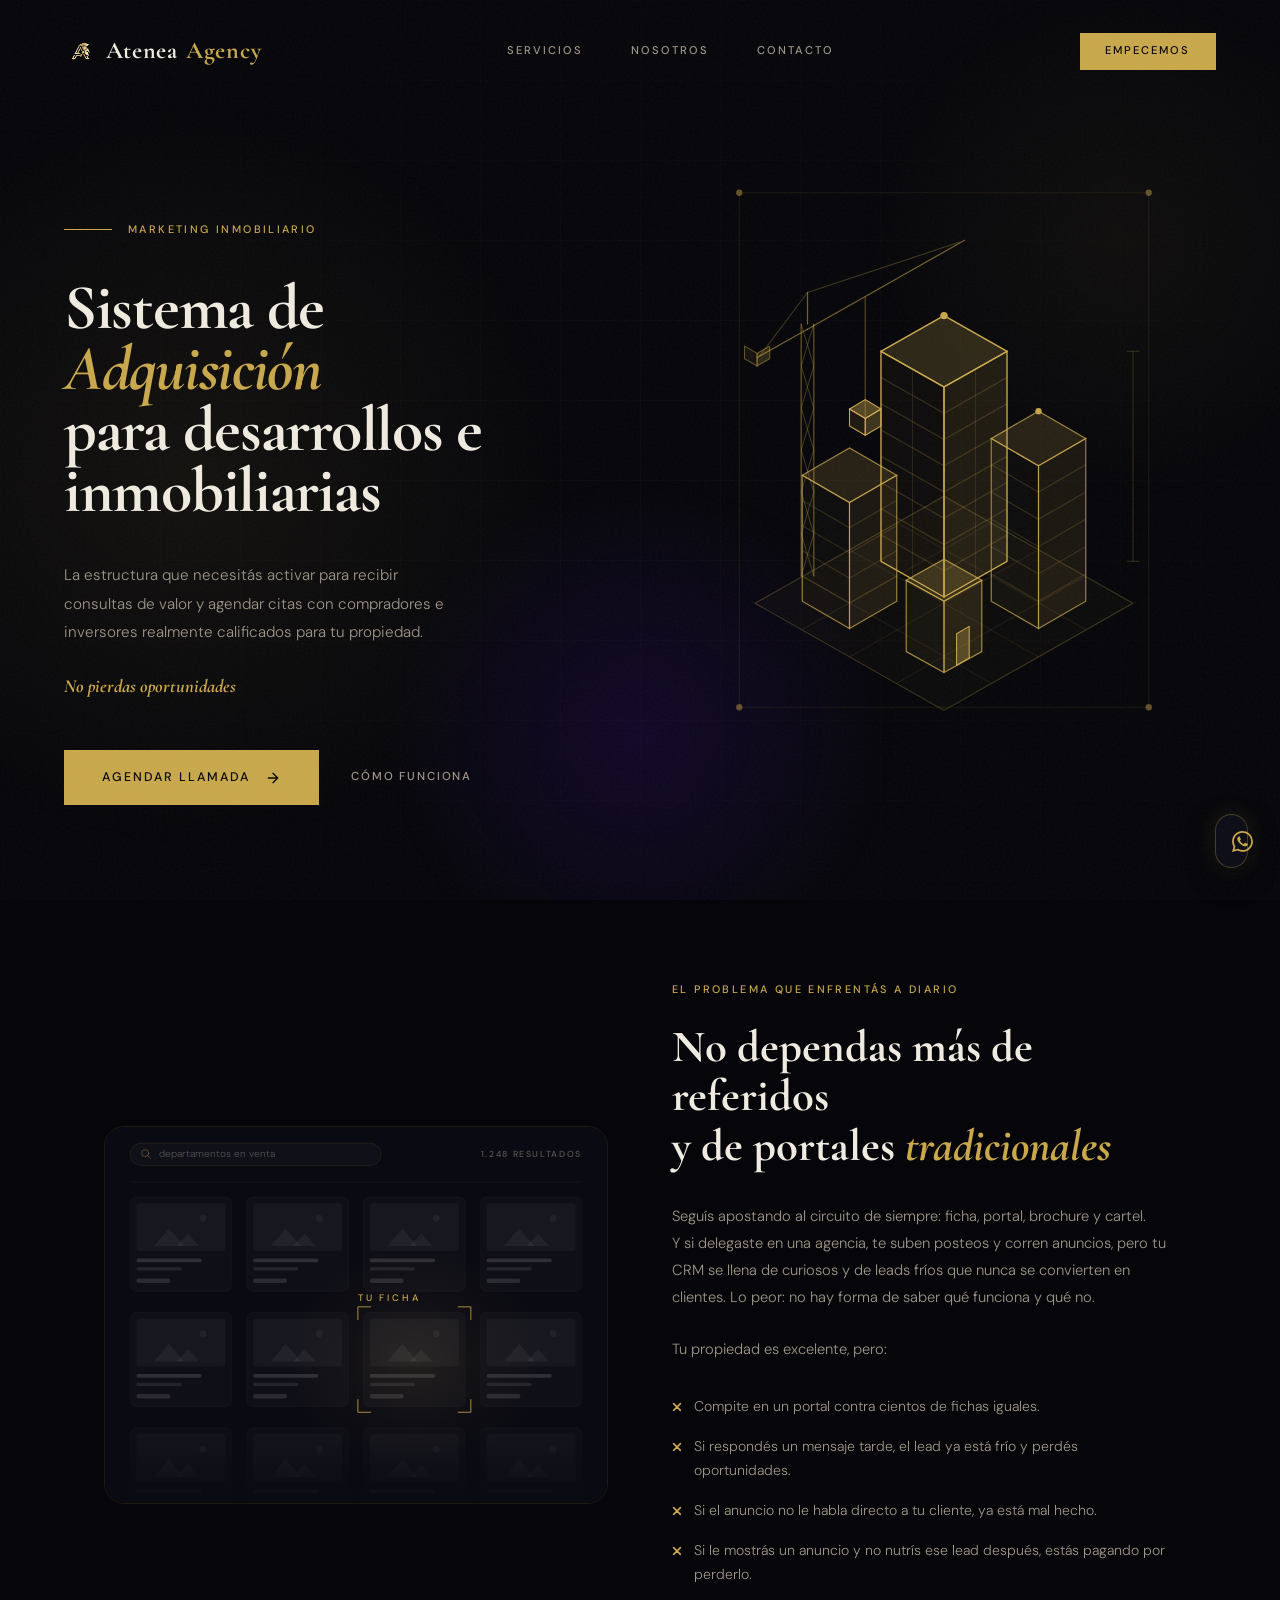
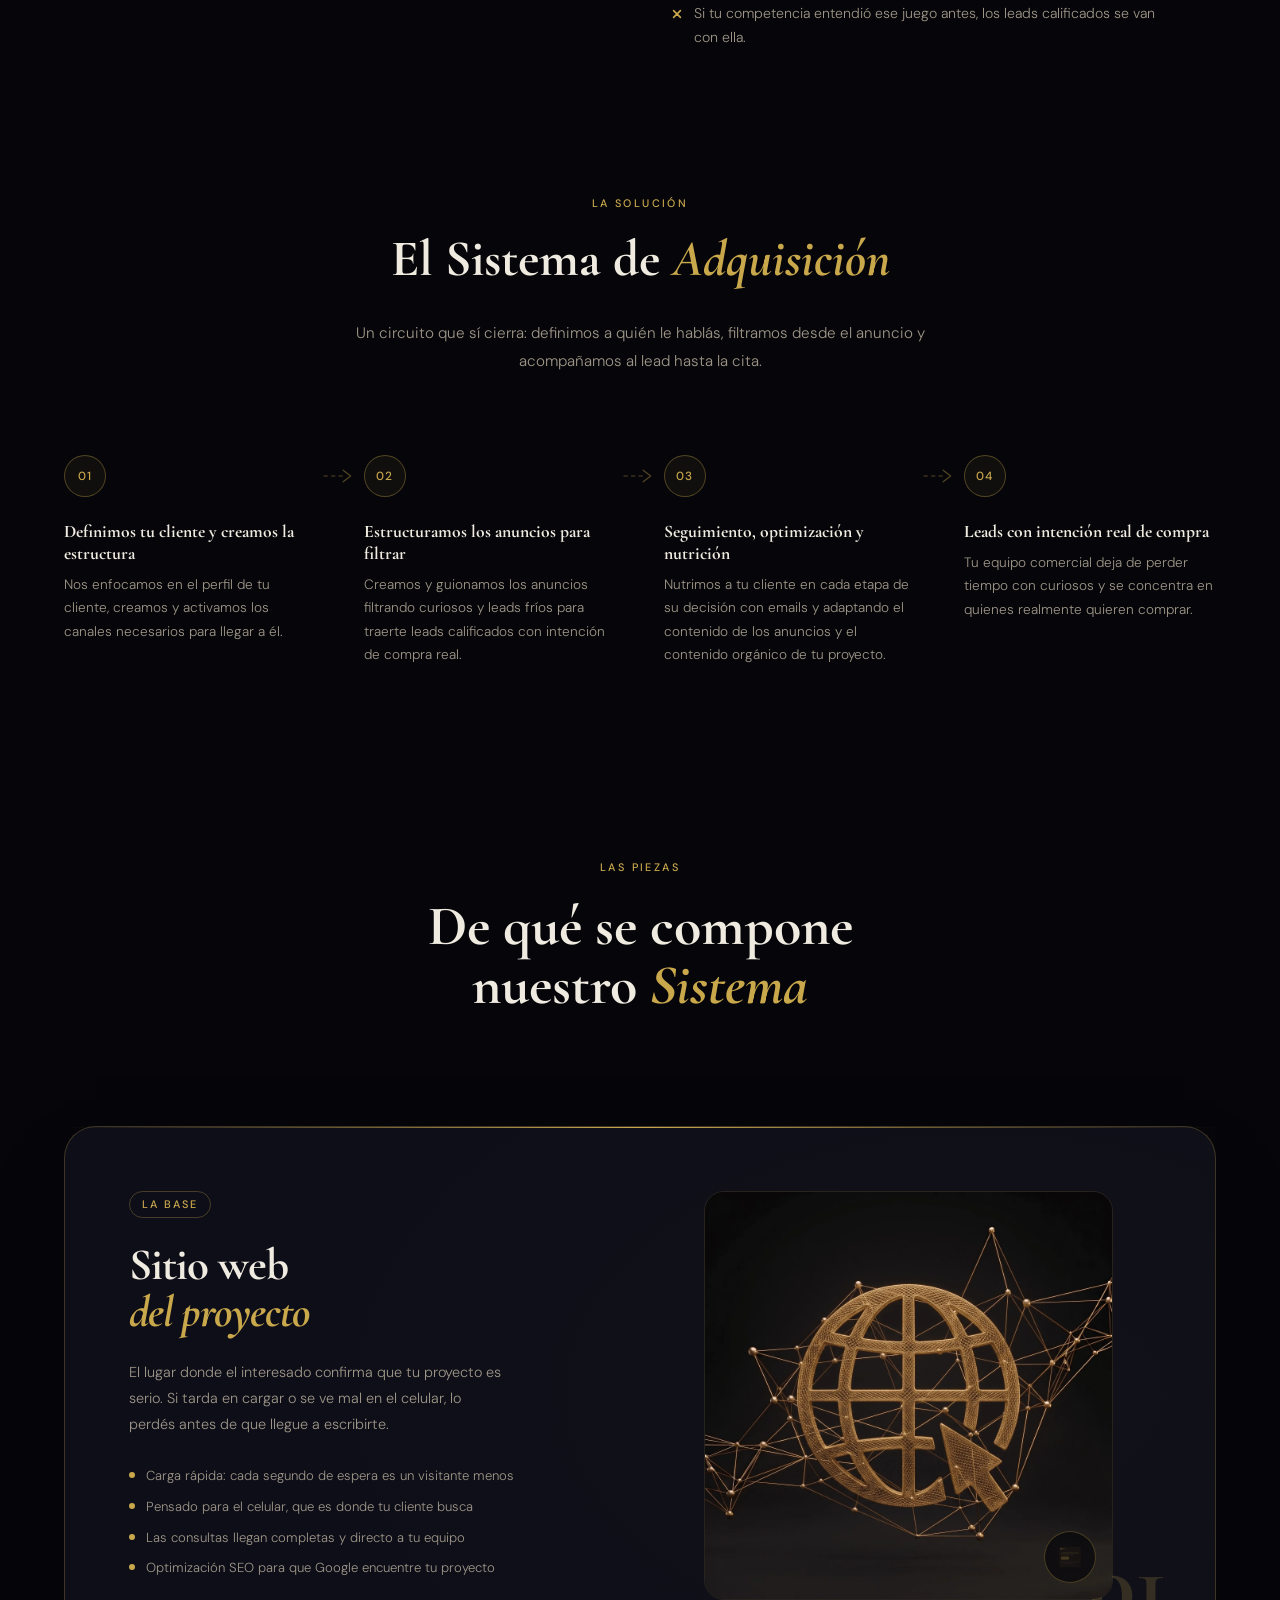
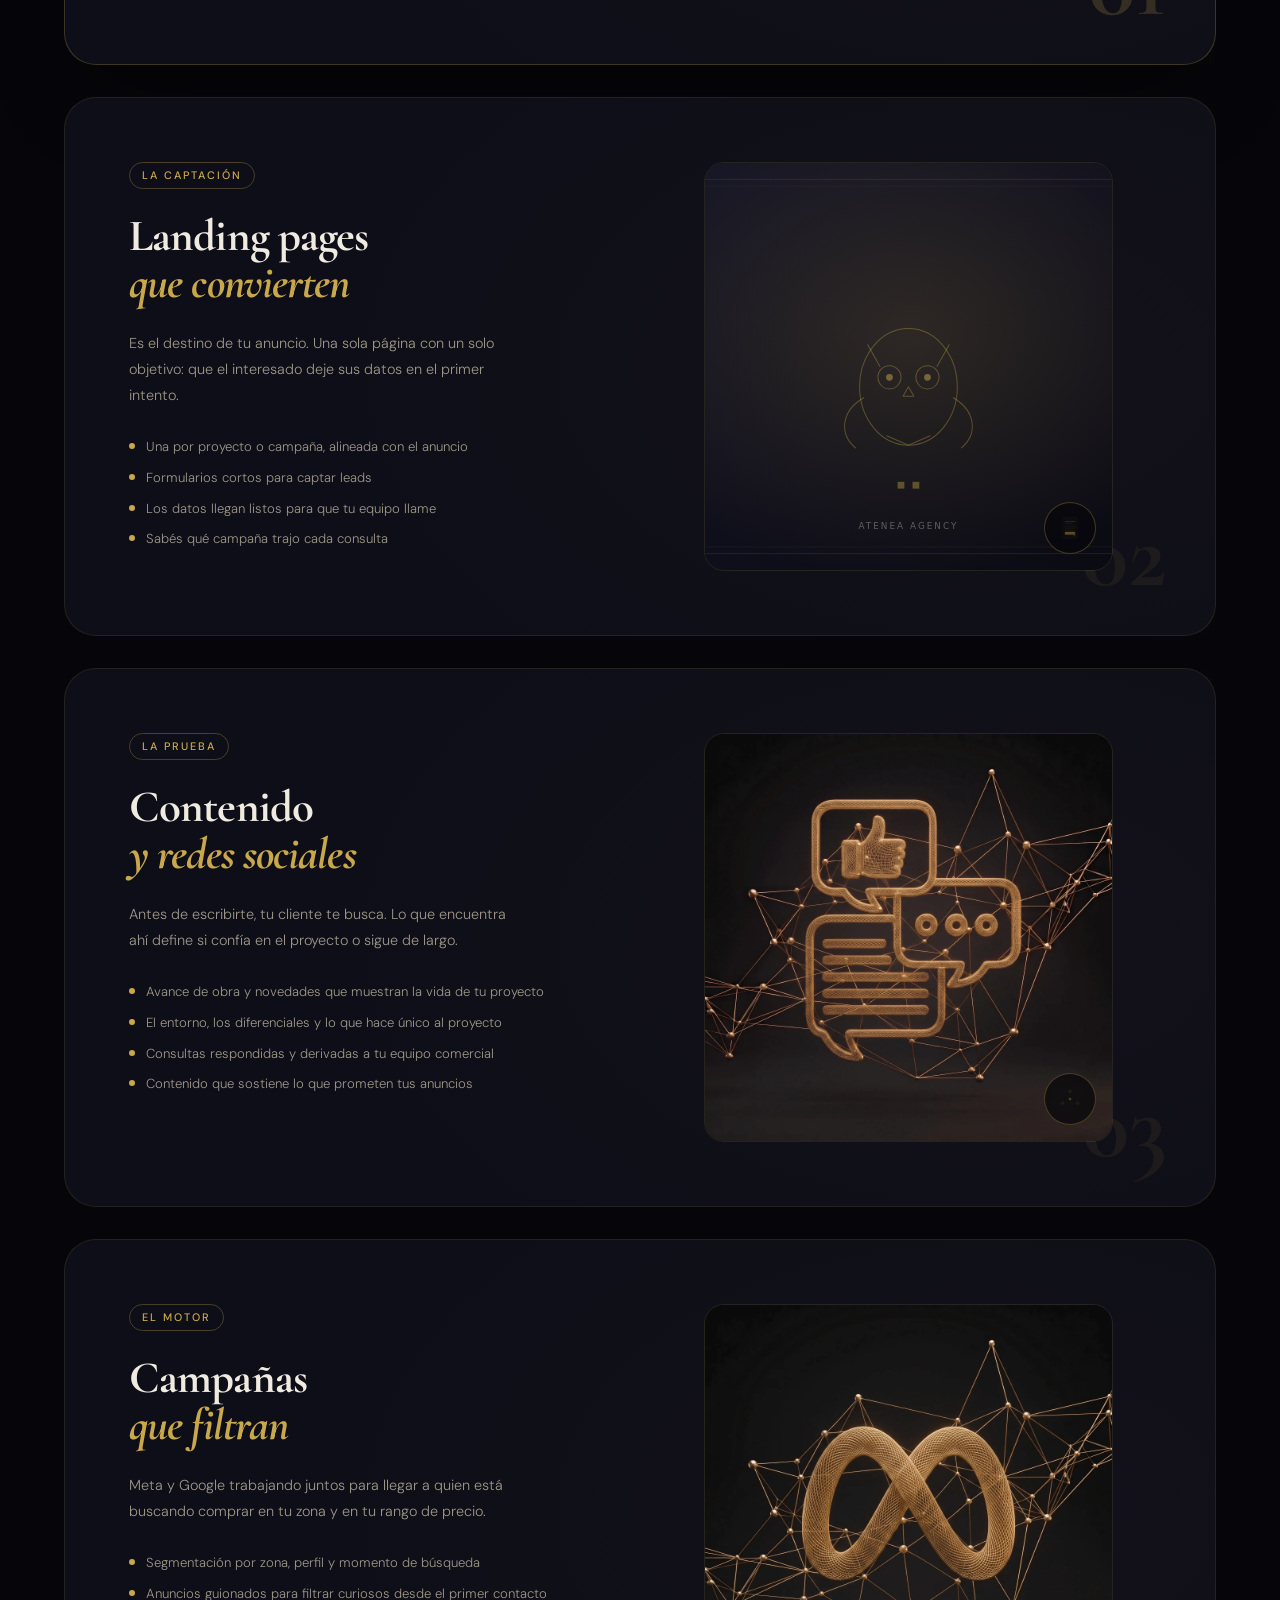
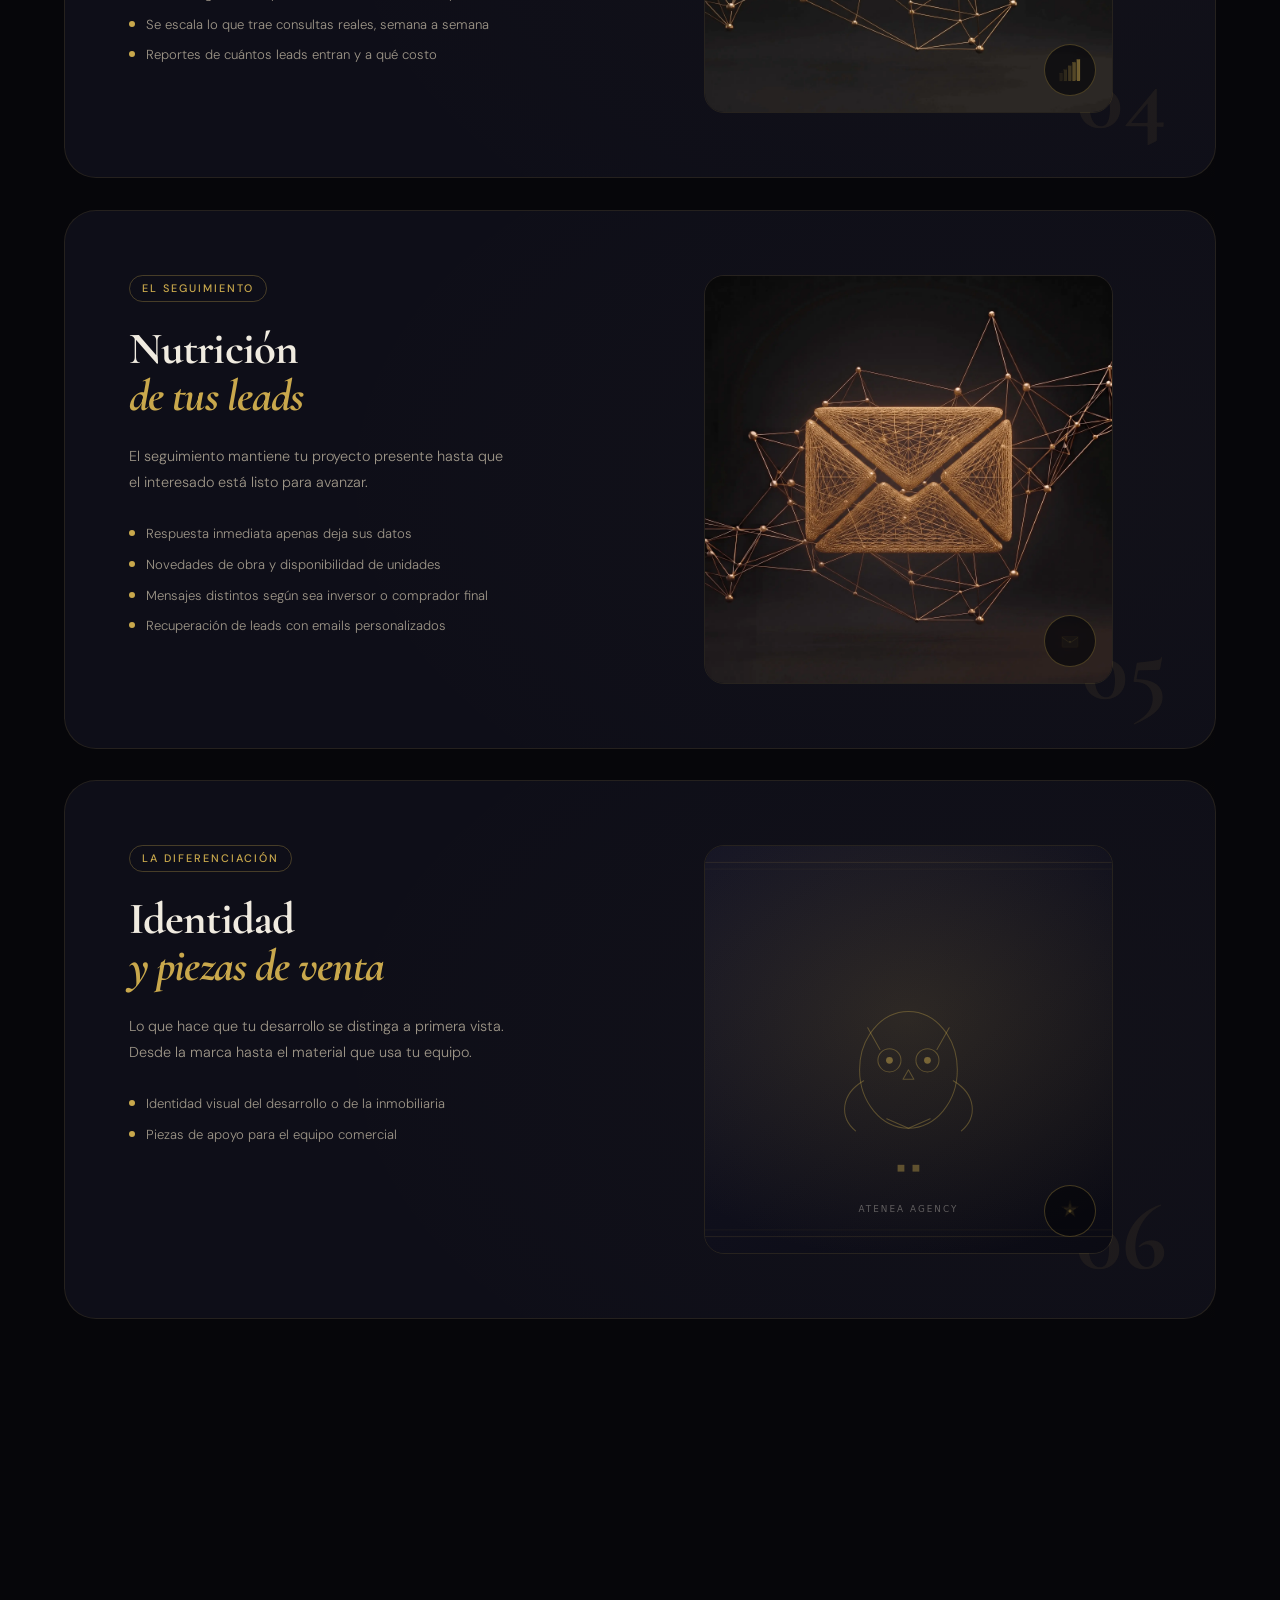
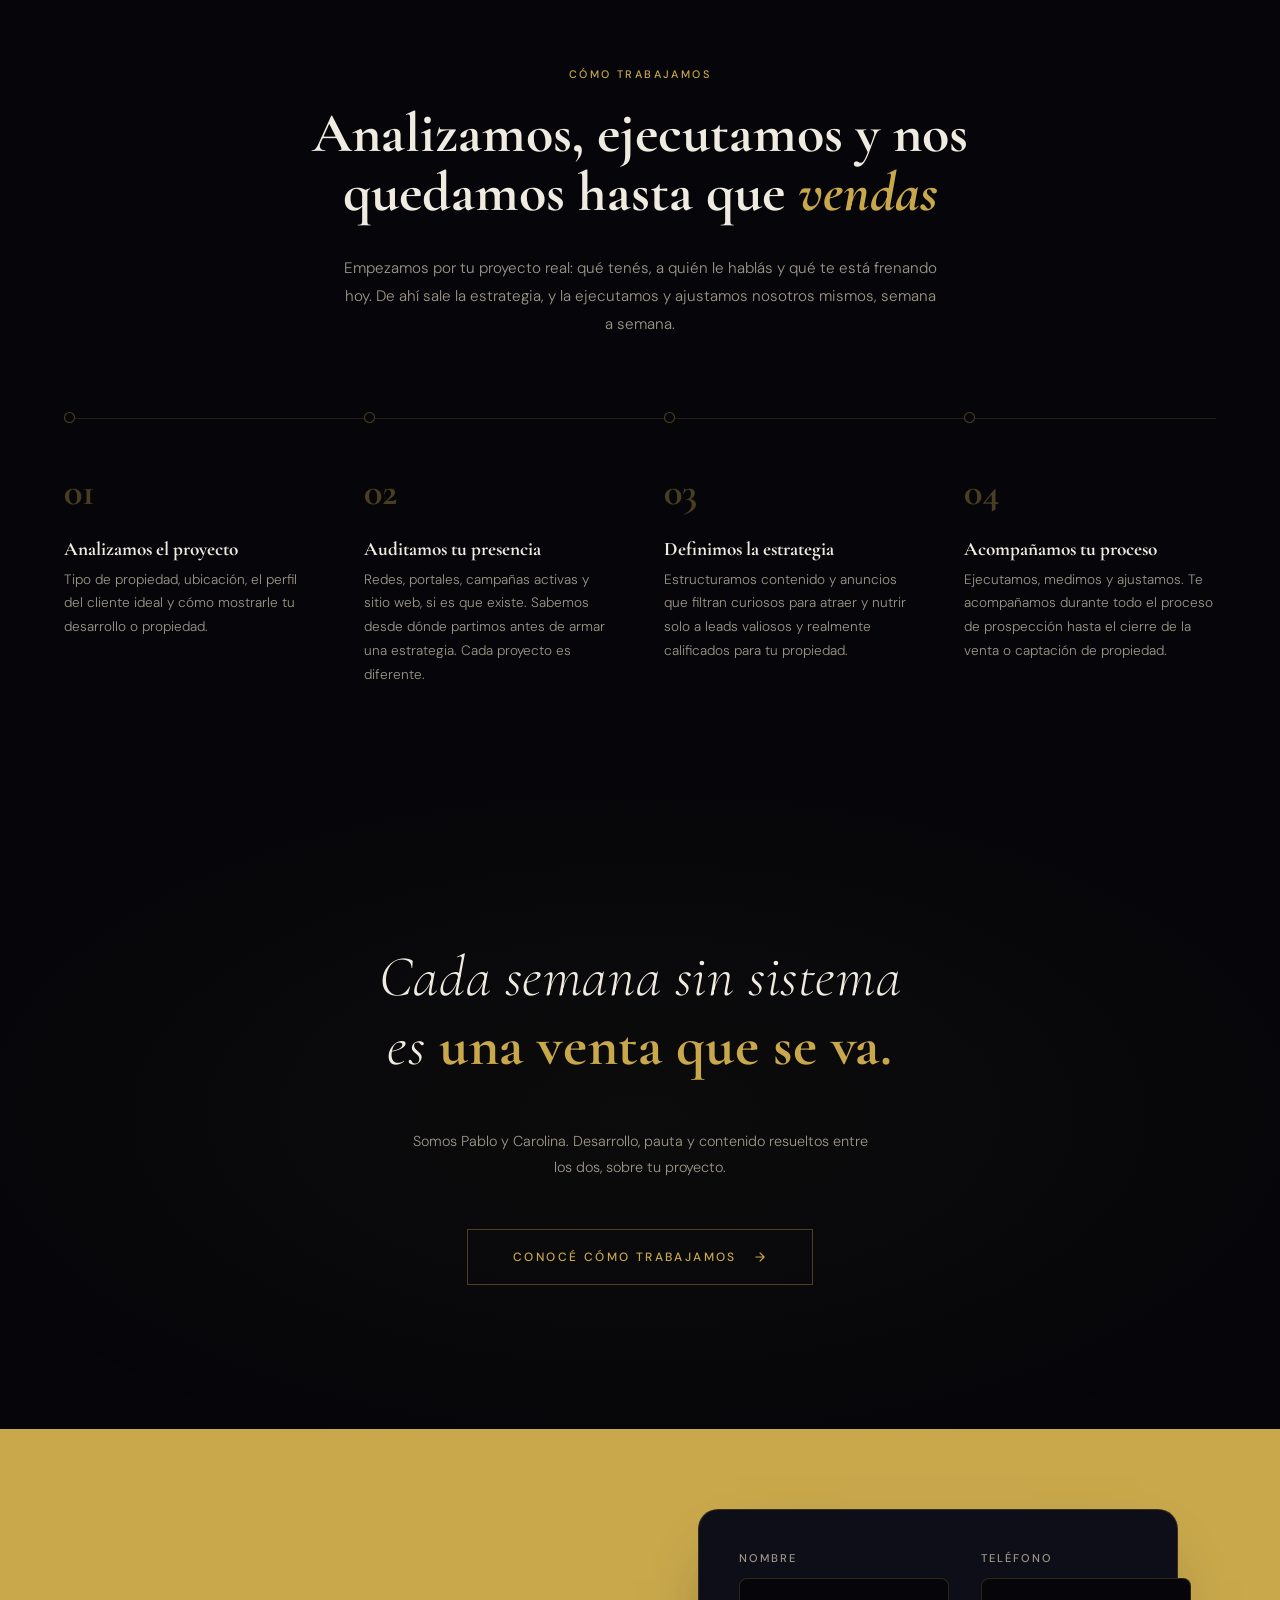
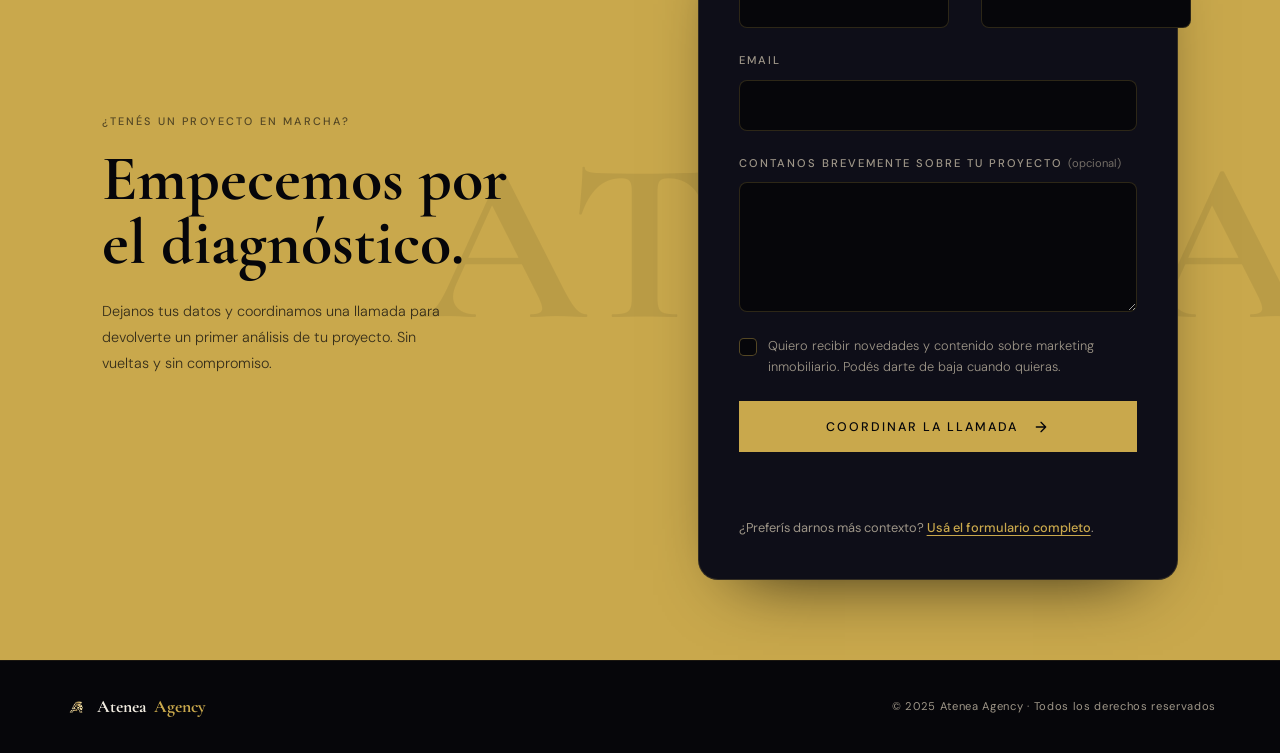
==== commit 0c5574f7: "style: estilizar btn de whatsapp adaptado al estilo de página y ocultar en otras páginas" ====
--- a/index.html
+++ b/index.html
@@ -1050,11 +1050,14 @@
   </footer>
 
   <a href="https://wa.me/5491169152671" class="wa" target="_blank" rel="noopener noreferrer"
-    aria-label="Contactar por WhatsApp">
-    <svg viewBox="0 0 24 24" xmlns="http://www.w3.org/2000/svg" aria-hidden="true">
-      <path
-        d="M17.472 14.382c-.297-.149-1.758-.867-2.03-.967-.273-.099-.471-.148-.67.15-.197.297-.767.966-.94 1.164-.173.199-.347.223-.644.075-.297-.15-1.255-.463-2.39-1.475-.883-.788-1.48-1.761-1.653-2.059-.173-.297-.018-.458.13-.606.134-.133.298-.347.446-.52.149-.174.198-.298.298-.497.099-.198.05-.371-.025-.52-.075-.149-.669-1.612-.916-2.207-.242-.579-.487-.5-.669-.51-.173-.008-.371-.01-.57-.01-.198 0-.52.074-.792.372-.272.297-1.04 1.016-1.04 2.479 0 1.462 1.065 2.875 1.213 3.074.149.198 2.096 3.2 5.077 4.487.709.306 1.262.489 1.694.625.712.227 1.36.195 1.871.118.571-.085 1.758-.719 2.006-1.413.248-.694.248-1.289.173-1.413-.074-.124-.272-.198-.57-.347m-5.421 7.403h-.004a9.87 9.87 0 01-5.031-1.378l-.361-.214-3.741.982.998-3.648-.235-.374a9.86 9.86 0 01-1.51-5.26c.001-5.45 4.436-9.884 9.888-9.884 2.64 0 5.122 1.03 6.988 2.898a9.825 9.825 0 012.893 6.994c-.003 5.45-4.437 9.884-9.885 9.884m8.413-18.297A11.815 11.815 0 0012.05 0C5.495 0 .16 5.335.157 11.892c0 2.096.547 4.142 1.588 5.945L.057 24l6.305-1.654a11.882 11.882 0 005.683 1.448h.005c6.554 0 11.89-5.335 11.893-11.893a11.821 11.821 0 00-3.48-8.413z" />
-    </svg>
+    aria-label="Escribinos por WhatsApp">
+    <span class="wa__icon">
+      <svg viewBox="0 0 24 24" xmlns="http://www.w3.org/2000/svg" aria-hidden="true">
+        <path
+          d="M17.472 14.382c-.297-.149-1.758-.867-2.03-.967-.273-.099-.471-.148-.67.15-.197.297-.767.966-.94 1.164-.173.199-.347.223-.644.075-.297-.15-1.255-.463-2.39-1.475-.883-.788-1.48-1.761-1.653-2.059-.173-.297-.018-.458.13-.606.134-.133.298-.347.446-.52.149-.174.198-.298.298-.497.099-.198.05-.371-.025-.52-.075-.149-.669-1.612-.916-2.207-.242-.579-.487-.5-.669-.51-.173-.008-.371-.01-.57-.01-.198 0-.52.074-.792.372-.272.297-1.04 1.016-1.04 2.479 0 1.462 1.065 2.875 1.213 3.074.149.198 2.096 3.2 5.077 4.487.709.306 1.262.489 1.694.625.712.227 1.36.195 1.871.118.571-.085 1.758-.719 2.006-1.413.248-.694.248-1.289.173-1.413-.074-.124-.272-.198-.57-.347m-5.421 7.403h-.004a9.87 9.87 0 01-5.031-1.378l-.361-.214-3.741.982.998-3.648-.235-.374a9.86 9.86 0 01-1.51-5.26c.001-5.45 4.436-9.884 9.888-9.884 2.64 0 5.122 1.03 6.988 2.898a9.825 9.825 0 012.893 6.994c-.003 5.45-4.437 9.884-9.885 9.884m8.413-18.297A11.815 11.815 0 0012.05 0C5.495 0 .16 5.335.157 11.892c0 2.096.547 4.142 1.588 5.945L.057 24l6.305-1.654a11.882 11.882 0 005.683 1.448h.005c6.554 0 11.89-5.335 11.893-11.893a11.821 11.821 0 00-3.48-8.413z" />
+      </svg>
+    </span>
+    <span class="wa__label" aria-hidden="true">Escribinos</span>
   </a>
 
   <script src="js/main.js"></script>
--- a/css/styles.css
+++ b/css/styles.css
@@ -147,6 +147,20 @@
 @keyframes fxPulse {
   50% {
     opacity: var(--lo, 0.4);
+  }
+}
+@keyframes waHalo {
+  0% {
+    opacity: 0.45;
+    transform: scale(1);
+  }
+  70% {
+    opacity: 0;
+    transform: scale(1.5);
+  }
+  100% {
+    opacity: 0;
+    transform: scale(1.5);
   }
 }
 #cursor,
@@ -893,27 +907,86 @@
 
 .wa {
   position: fixed;
-  bottom: 2.5rem;
-  right: 2.5rem;
-  width: 52px;
-  height: 52px;
-  border-radius: 50%;
-  background: #25D366;
+  right: 2rem;
+  bottom: 2rem;
+  z-index: 2000;
+  display: inline-flex;
+  align-items: center;
+  padding: 5px;
+  border-radius: 999px;
+  color: #C9A84C;
+  background: rgba(14, 14, 24, 0.9);
+  backdrop-filter: blur(10px);
+  border: 1px solid rgba(201, 168, 76, 0.3);
+  box-shadow: 0 10px 30px rgba(0, 0, 0, 0.45), 0 0 22px rgba(201, 168, 76, 0.14);
+  transition: color 0.3s ease, background 0.3s ease, border-color 0.3s ease, box-shadow 0.3s ease, transform 0.3s ease;
+}
+.wa::before, .wa::after {
+  content: "";
+  position: absolute;
+  inset: 0;
+  border-radius: inherit;
+  border: 1px solid rgba(201, 168, 76, 0.55);
+  pointer-events: none;
+  opacity: 0;
+  animation: waHalo 3.4s ease-out infinite;
+}
+.wa::after {
+  animation-delay: 1.7s;
+}
+.wa:hover::before, .wa:hover::after, .wa:focus-visible::before, .wa:focus-visible::after {
+  animation-play-state: paused;
+  opacity: 0;
+}
+.wa__icon {
+  flex: 0 0 42px;
+  height: 42px;
   display: flex;
   align-items: center;
   justify-content: center;
-  box-shadow: 0 4px 24px rgba(37, 211, 102, 0.25);
-  z-index: 2000;
-  transition: transform 0.3s ease, box-shadow 0.3s ease;
-}
-.wa svg {
-  width: 26px;
-  height: 26px;
-  fill: white;
-}
-.wa:hover {
-  transform: scale(1.12);
-  box-shadow: 0 8px 32px rgba(37, 211, 102, 0.4);
+}
+.wa__icon svg {
+  width: 21px;
+  height: 21px;
+  fill: currentColor;
+}
+.wa__label {
+  font-size: 0.7rem;
+  font-weight: 500;
+  letter-spacing: 0.18em;
+  text-transform: uppercase;
+  max-width: 0;
+  overflow: hidden;
+  white-space: nowrap;
+  opacity: 0;
+  transition: max-width 0.4s cubic-bezier(0.23, 1, 0.32, 1), opacity 0.2s ease, padding-right 0.4s cubic-bezier(0.23, 1, 0.32, 1);
+}
+@media (max-width: 899px) {
+  .wa {
+    right: 1.5rem;
+    bottom: 1.5rem;
+  }
+  .wa__label {
+    display: none;
+  }
+}
+.wa:hover, .wa:focus-visible {
+  color: #06060A;
+  background: #C9A84C;
+  border-color: #C9A84C;
+  box-shadow: 0 14px 36px rgba(201, 168, 76, 0.28);
+  transform: translateY(-2px);
+}
+@media (min-width: 900px) {
+  .wa:hover .wa__label, .wa:focus-visible .wa__label {
+    max-width: 10rem;
+    padding-right: 0.9rem;
+    opacity: 1;
+  }
+}
+.wa:focus-visible {
+  outline: 1px solid rgba(201, 168, 76, 0.55);
+  outline-offset: 3px;
 }
 
 .page-hero {
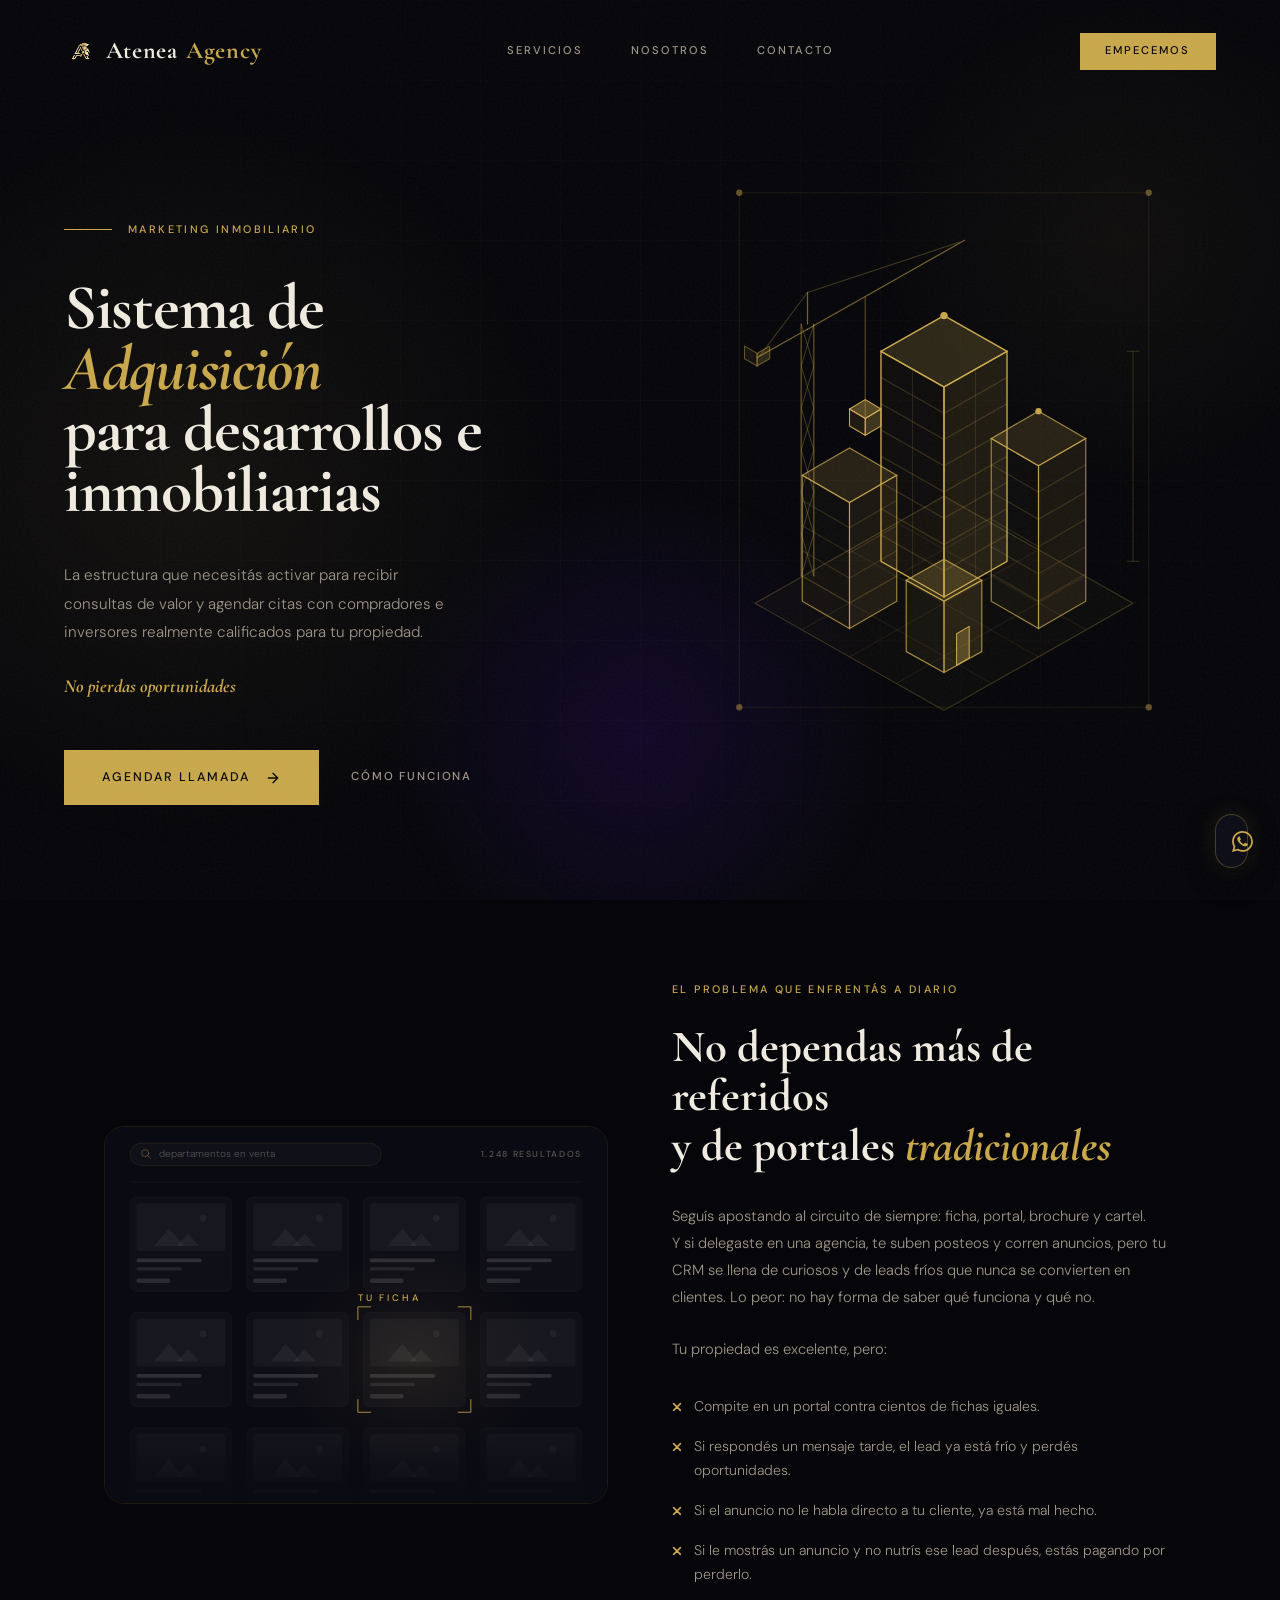
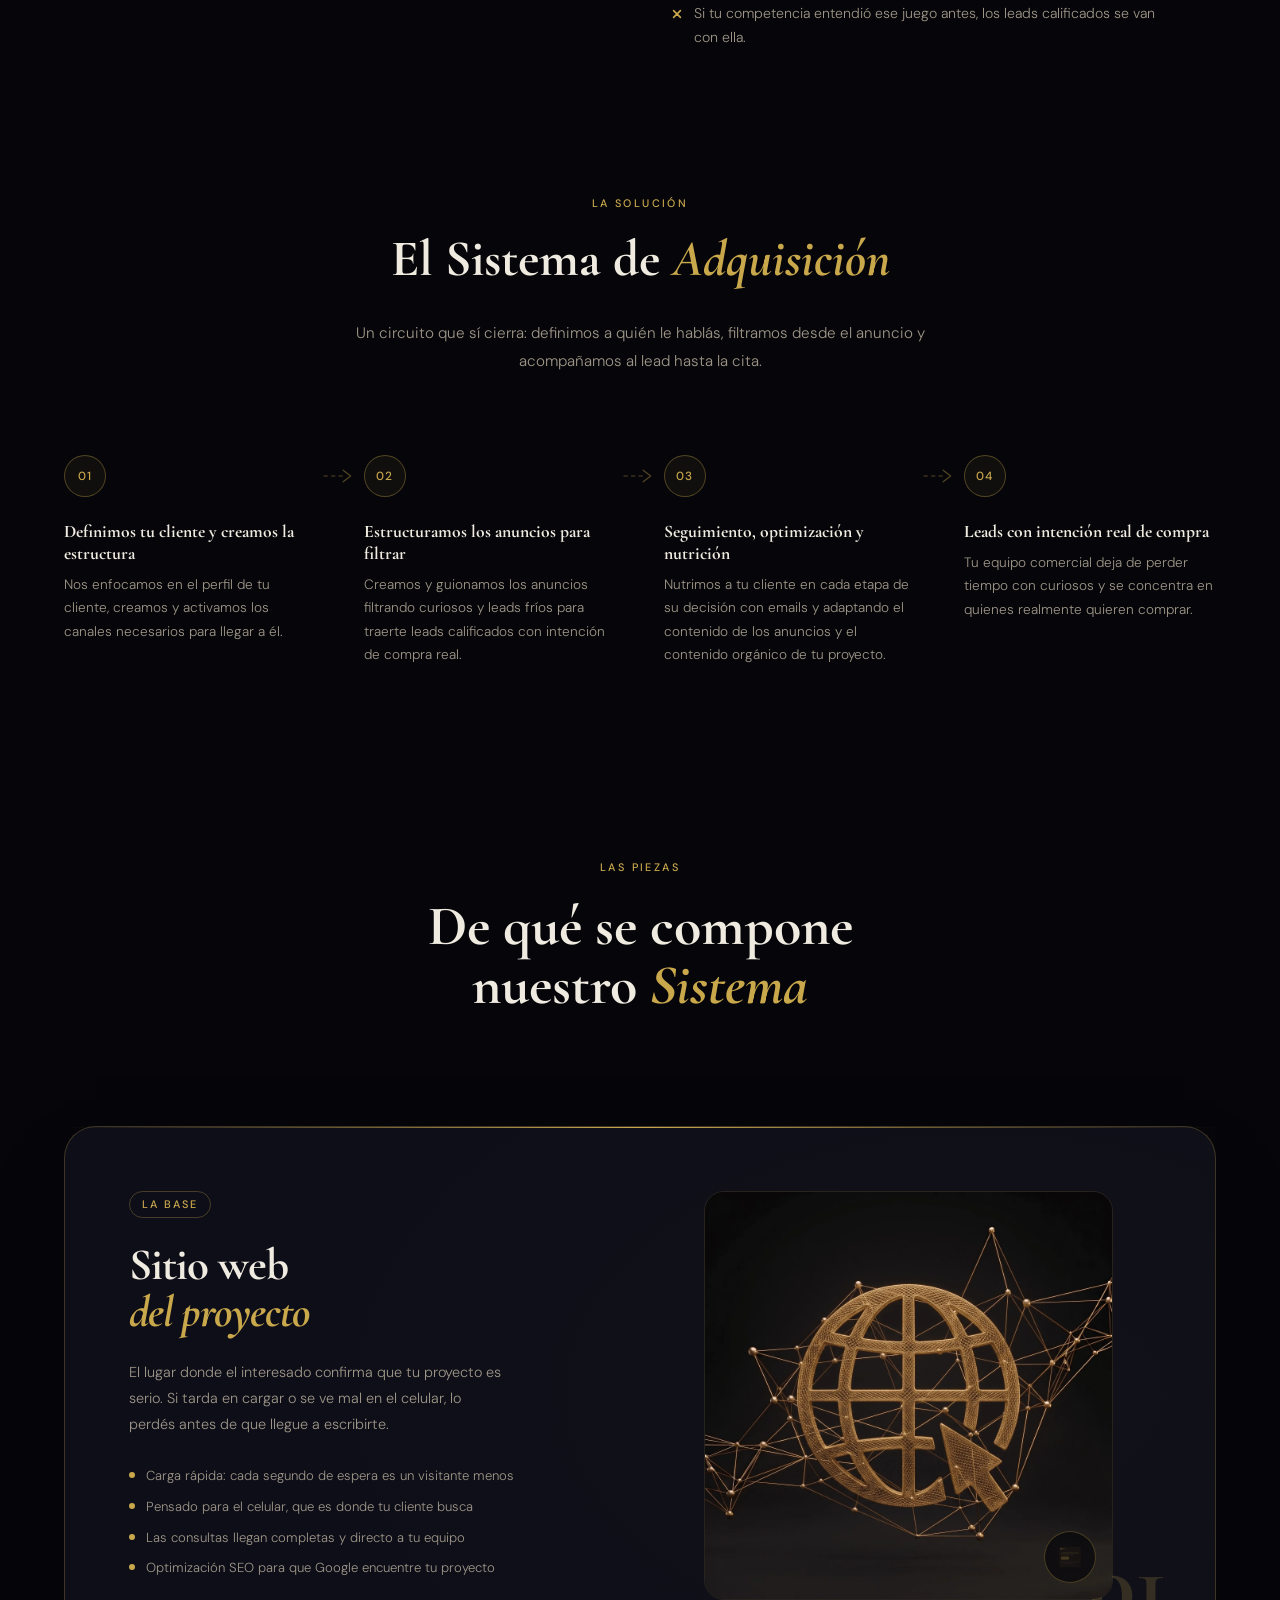
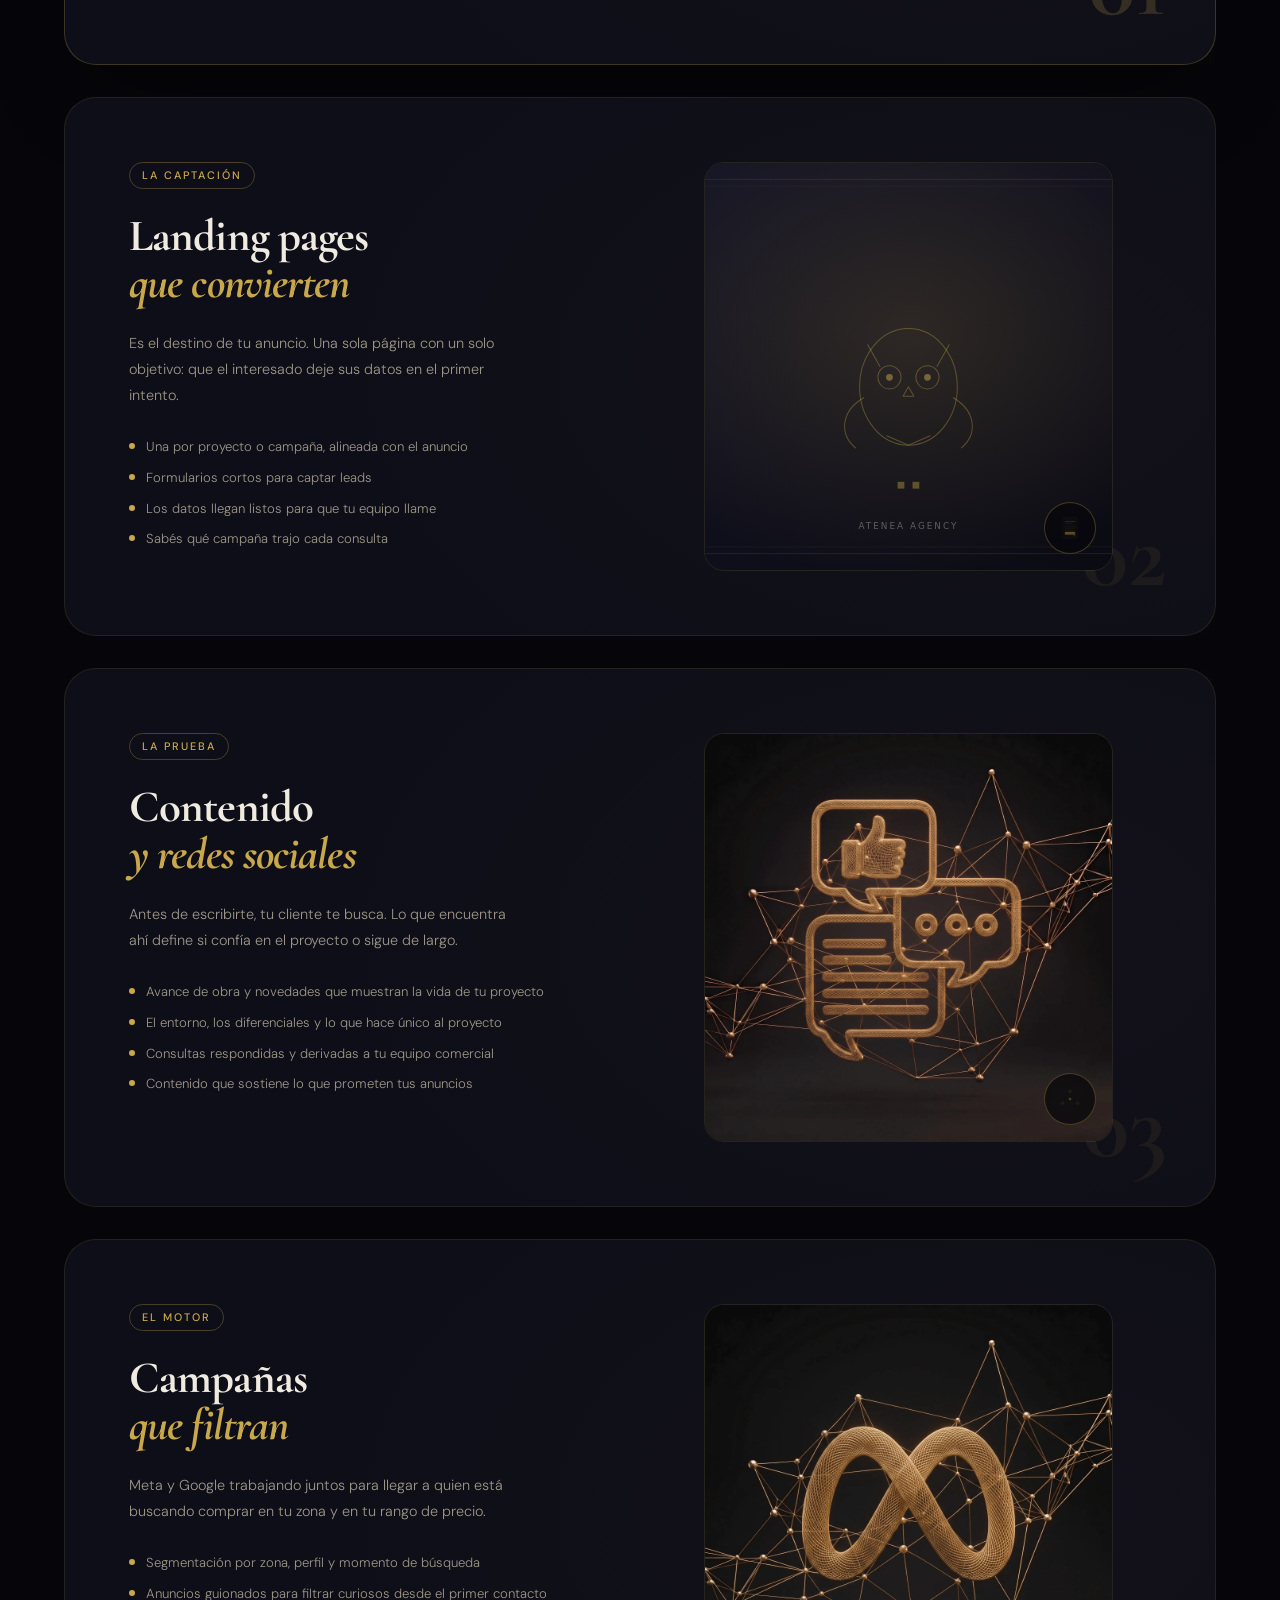
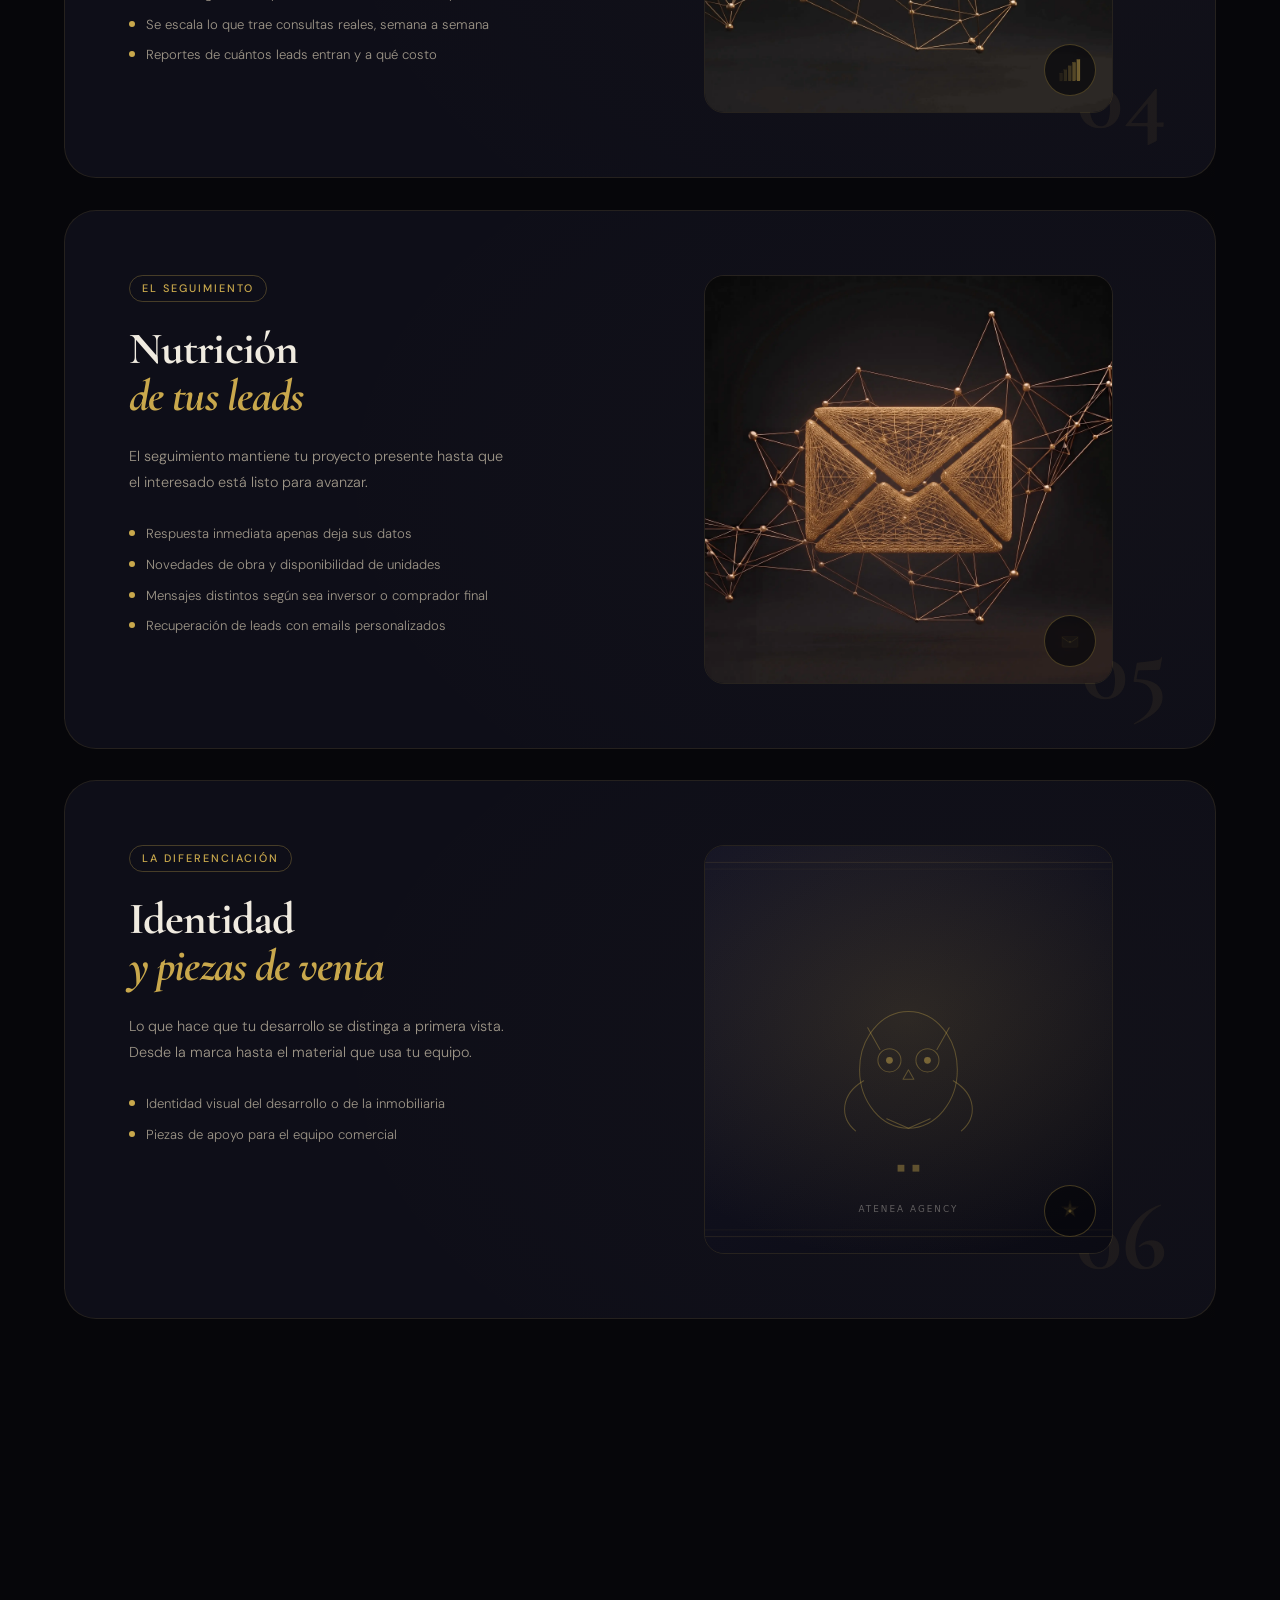
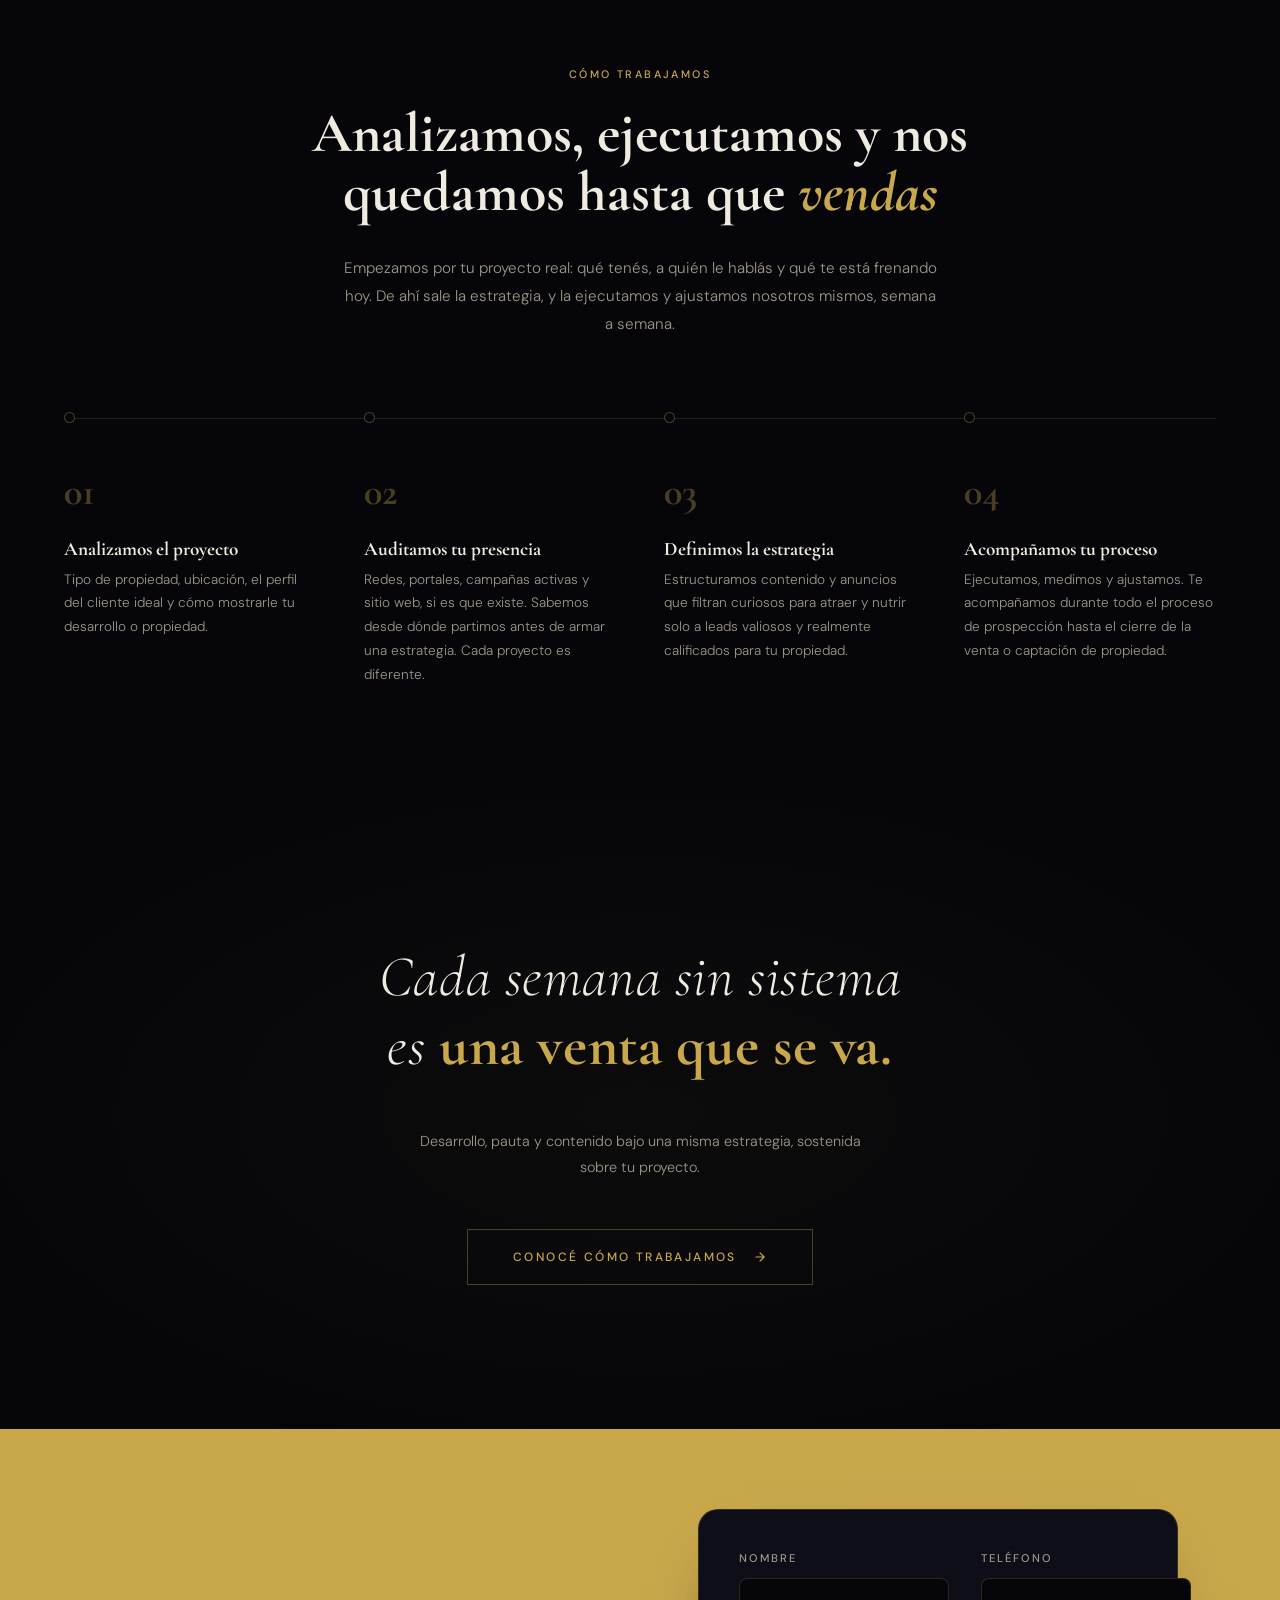
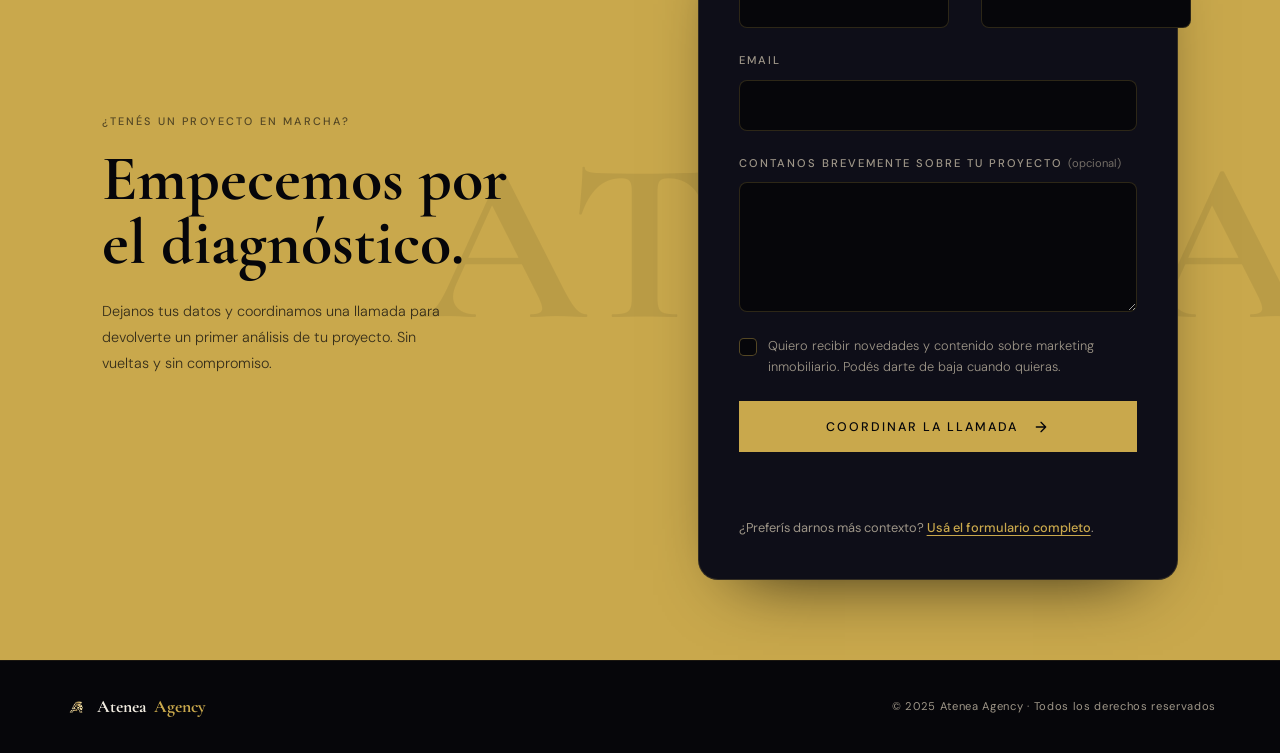
==== commit 55a3d485: "feat: reformulación de mensaje en nostros.html" ====
--- a/index.html
+++ b/index.html
@@ -933,7 +933,7 @@
         es <strong>una venta que se va.</strong>
       </p>
       <p class="manifesto__sub">
-        Somos Pablo y Carolina. Desarrollo, pauta y contenido resueltos entre los dos, sobre tu proyecto.
+        Desarrollo, pauta y contenido bajo una misma estrategia, sostenida sobre tu proyecto.
       </p>
       <a href="nosotros.html" class="btn-outline">
         Conocé cómo trabajamos
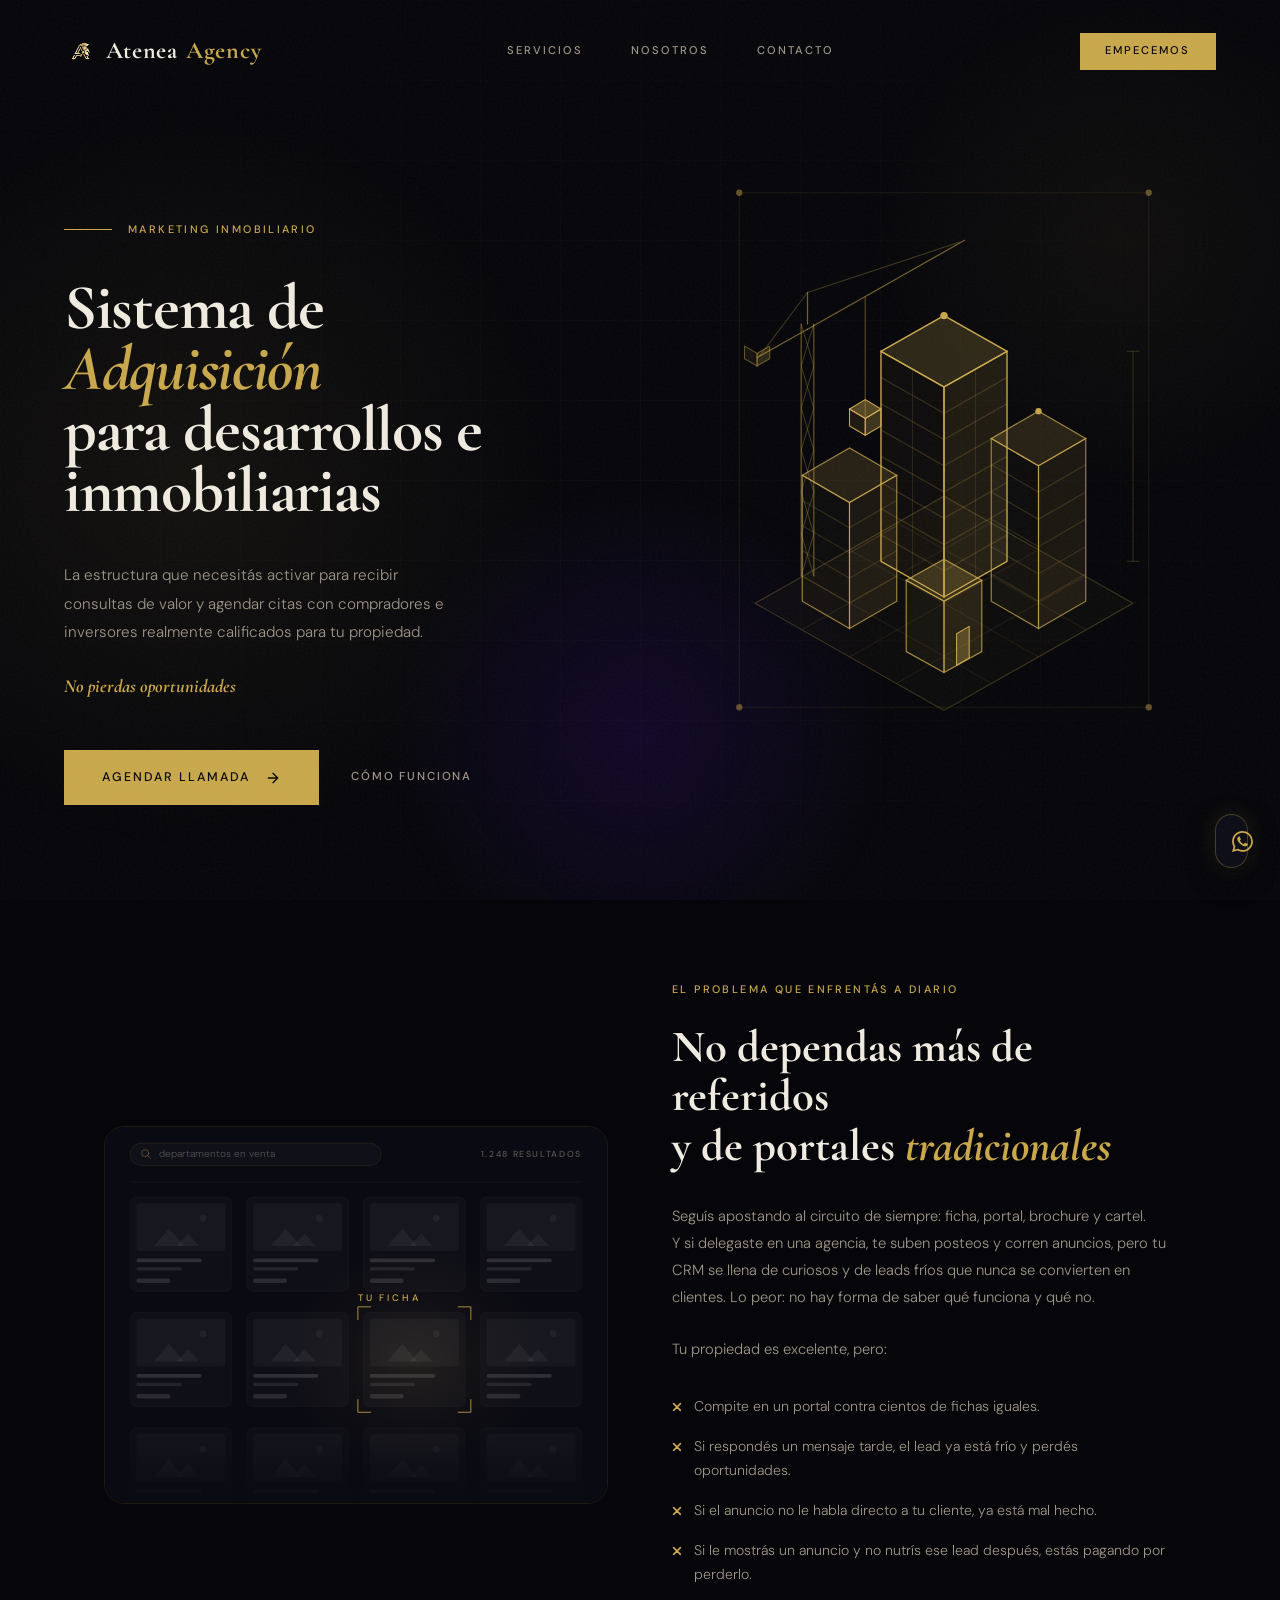
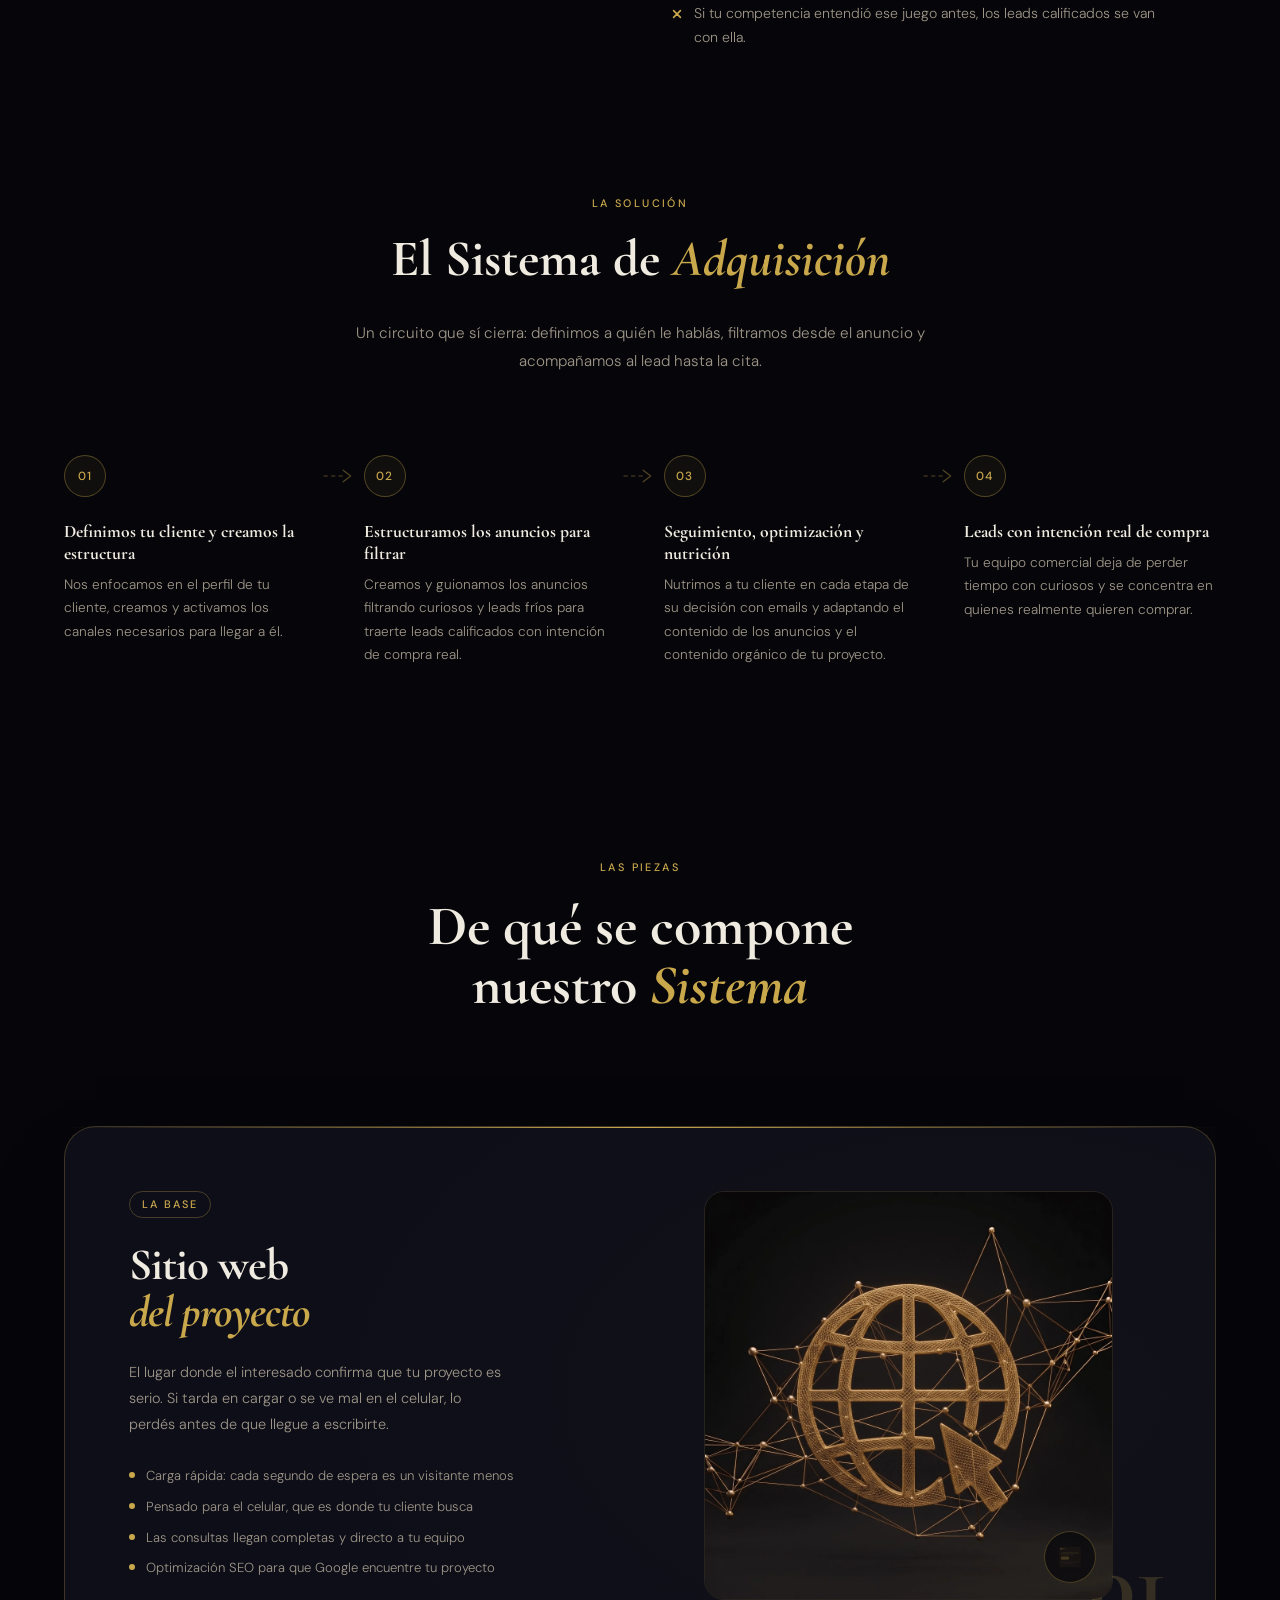
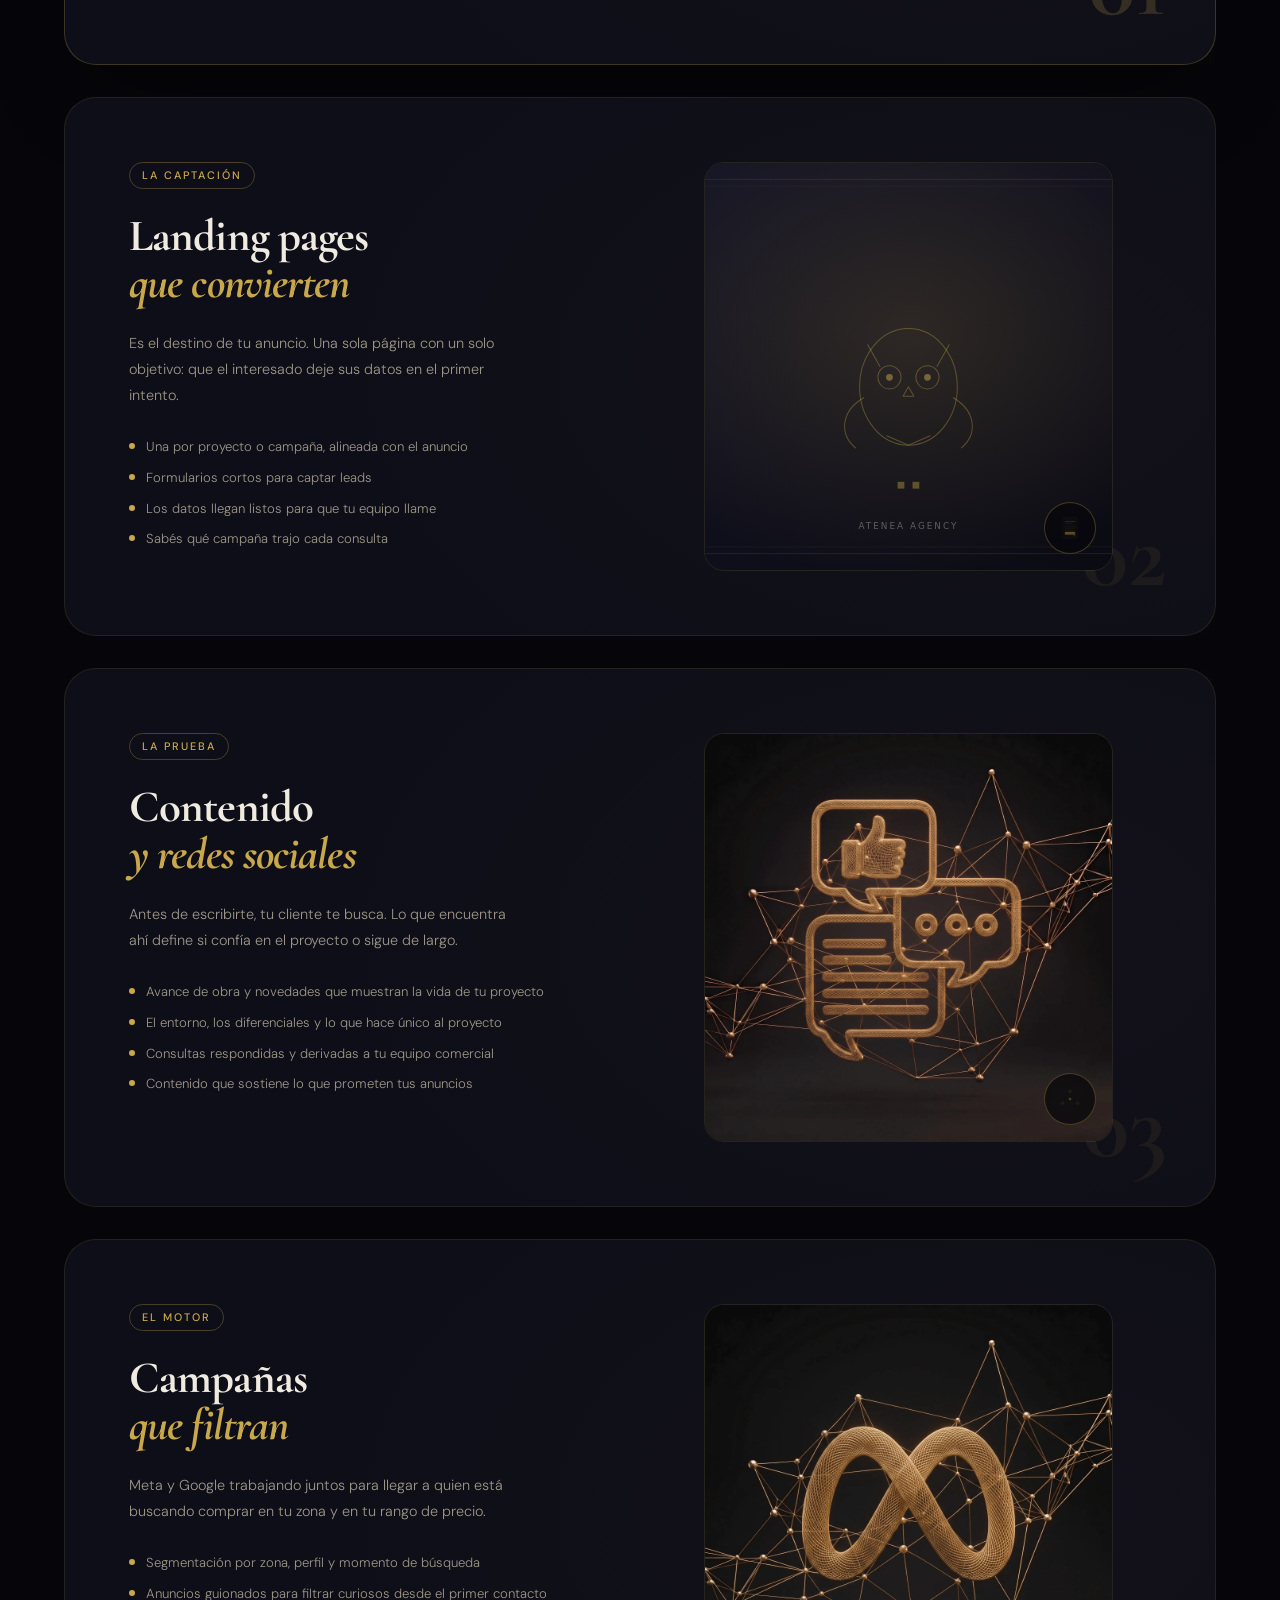
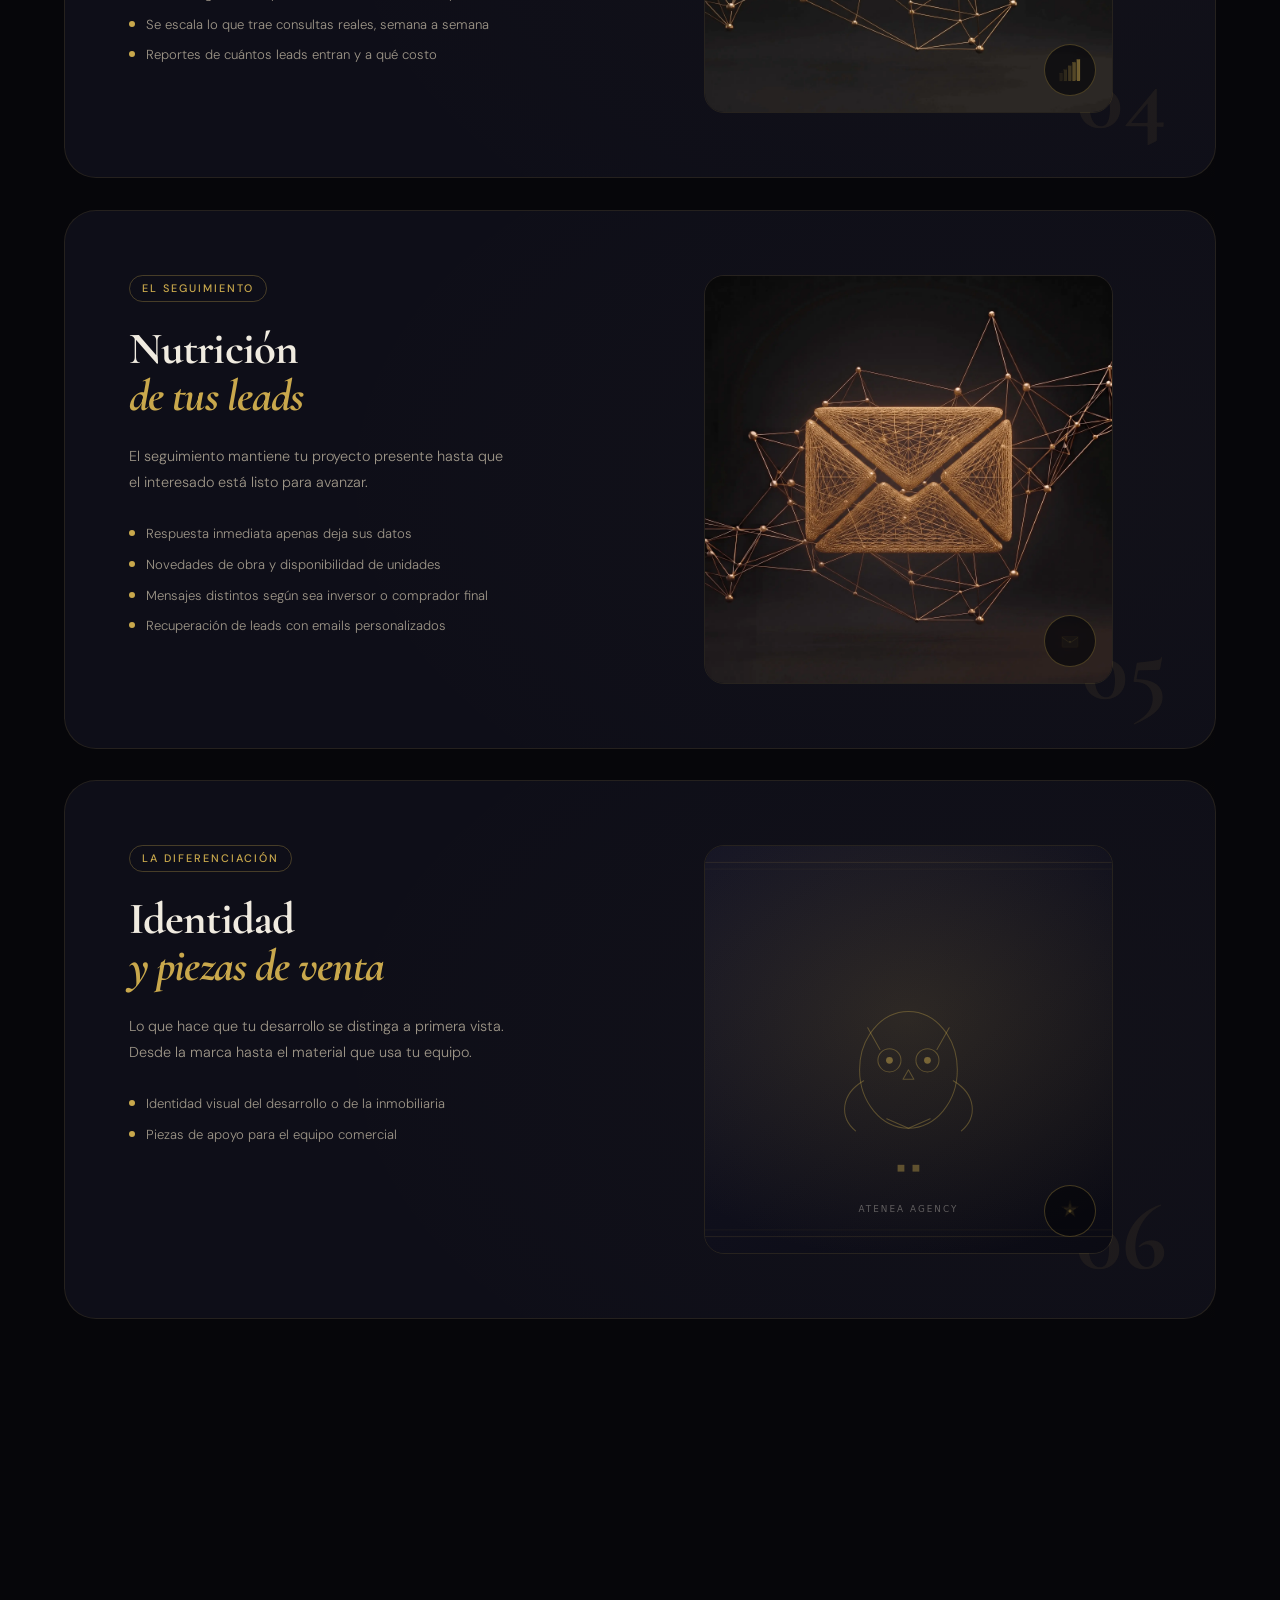
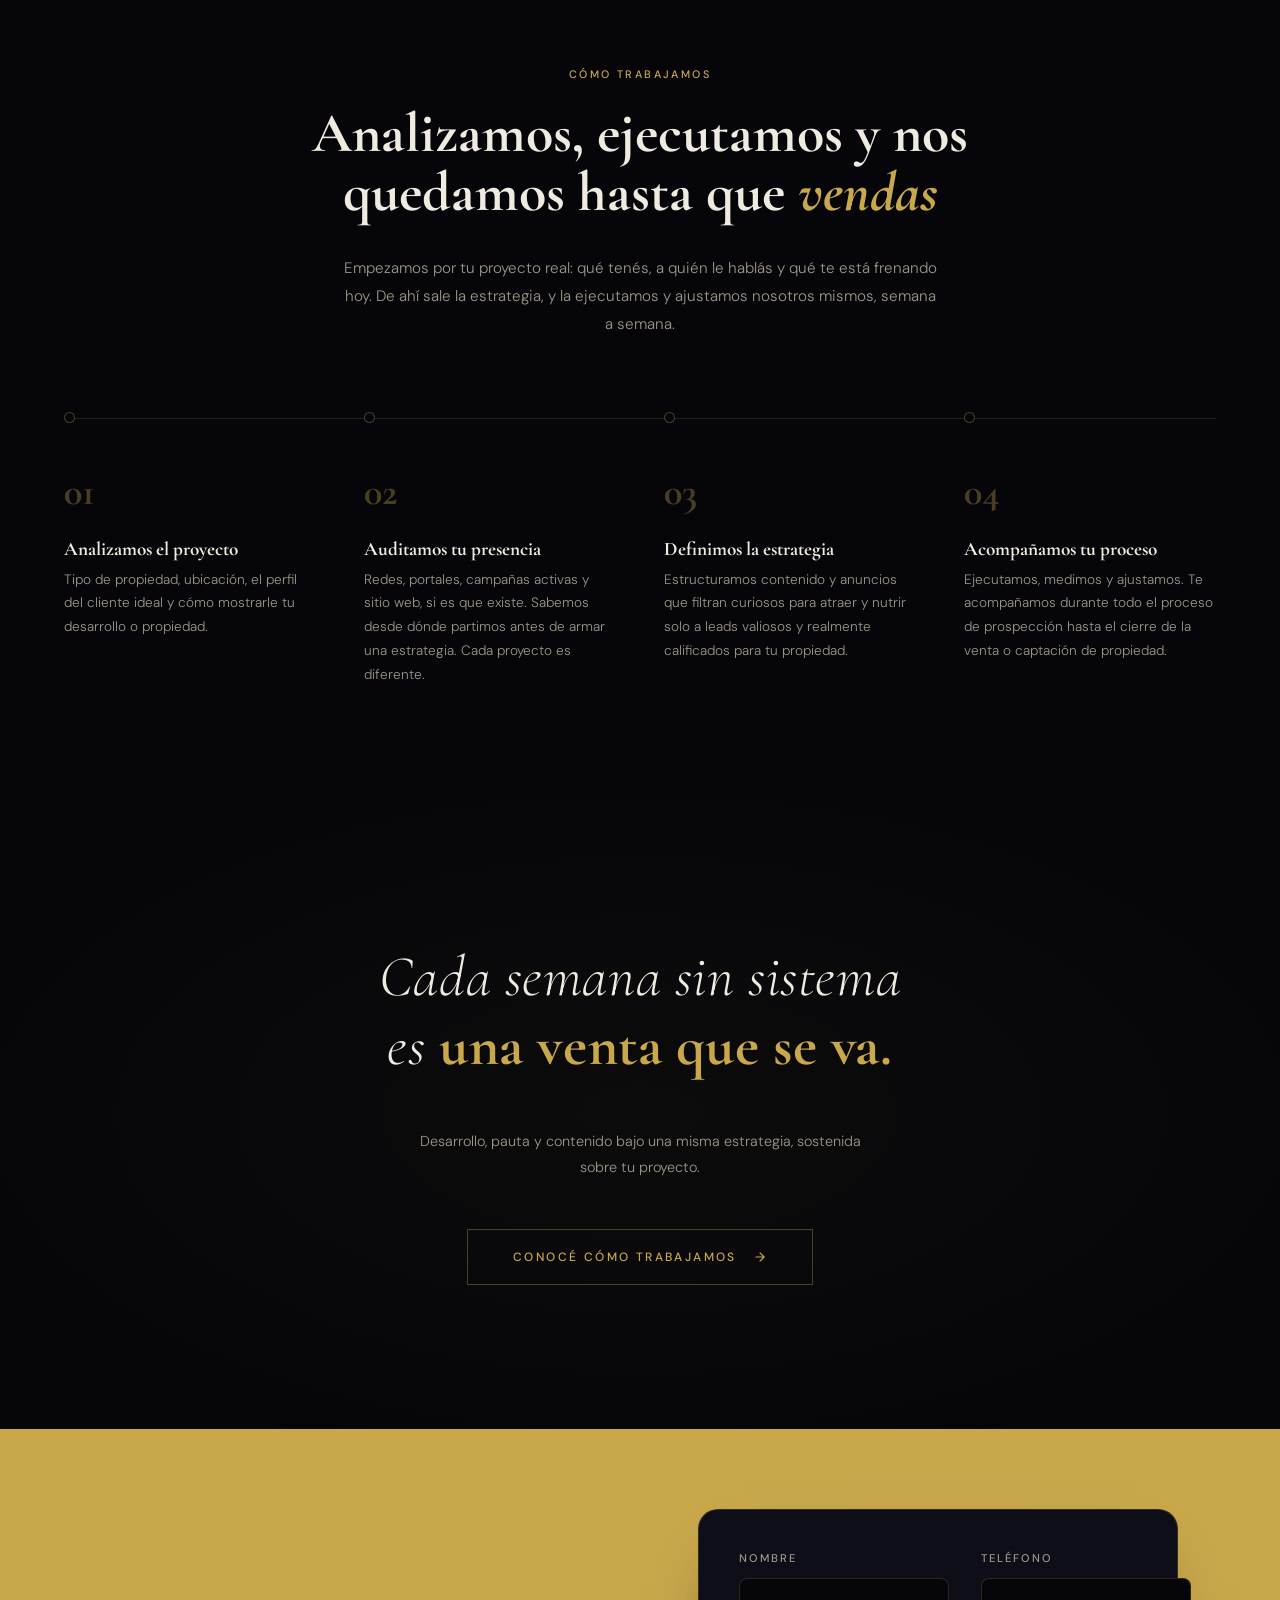
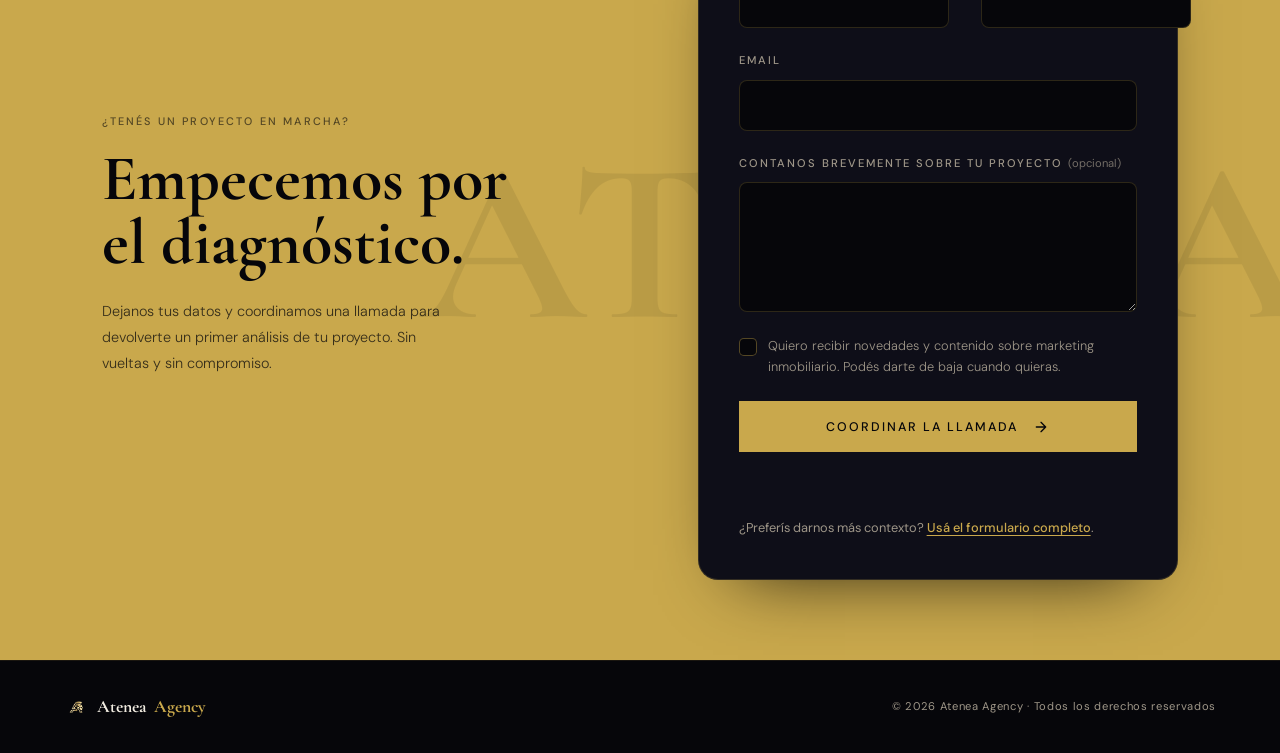
==== commit 39f7095d: "feat: readaptar el mensaje en nosotros.html y reestructurar diagnostico.html" ====
--- a/index.html
+++ b/index.html
@@ -1046,7 +1046,7 @@
   <footer class="footer">
     <div class="footer__logo"><img class="logo-icon" src="assets/img/logo/logo_mark.png" alt="" width="512" height="512"
         loading="lazy" decoding="async">Atenea<em>Agency</em></div>
-    <p class="footer__copy">© 2025 Atenea Agency · Todos los derechos reservados</p>
+    <p class="footer__copy">© <span class="js-year">2026</span> Atenea Agency · Todos los derechos reservados</p>
   </footer>
 
   <a href="https://wa.me/5491169152671" class="wa" target="_blank" rel="noopener noreferrer"
--- a/css/styles.css
+++ b/css/styles.css
@@ -2318,32 +2318,24 @@
   color: #C9A84C;
 }
 .team__grid {
-  max-width: 1200px;
+  max-width: 62rem;
   margin: 0 auto;
-  display: grid;
-  grid-template-columns: 1fr 1fr;
-  gap: 4rem;
-}
-@media (max-width: 899px) {
-  .team__grid {
-    grid-template-columns: 1fr;
-    gap: 3rem;
-  }
 }
 .team__card {
   display: flex;
-  align-items: flex-start;
-  gap: 2rem;
+  align-items: center;
+  gap: 3rem;
 }
 @media (max-width: 899px) {
   .team__card {
     flex-direction: column;
-    gap: 1.5rem;
+    align-items: flex-start;
+    gap: 2rem;
   }
 }
 .team__media {
   flex-shrink: 0;
-  width: 132px;
+  width: clamp(240px, 32vw, 340px);
   aspect-ratio: 4/5;
   overflow: hidden;
   border-radius: 1rem;
@@ -2351,7 +2343,9 @@
 }
 @media (max-width: 899px) {
   .team__media {
-    width: 96px;
+    width: 100%;
+    max-width: 380px;
+    aspect-ratio: 3/2;
   }
 }
 .team__img {
@@ -2359,8 +2353,18 @@
   height: 100%;
   object-fit: cover;
 }
+.team__info {
+  flex: 1;
+  min-width: 0;
+}
 .team__name {
-  font-size: 1.6rem;
+  font-size: clamp(1.6rem, 3vw, 2.1rem);
+  line-height: 1.15;
+}
+.team__name em {
+  font-style: italic;
+  font-weight: 300;
+  color: #C9A84C;
 }
 .team__role {
   font-size: 0.7rem;
@@ -2368,14 +2372,74 @@
   letter-spacing: 0.18em;
   text-transform: uppercase;
   color: #C9A84C;
-  margin-top: 0.2rem;
-  margin-bottom: 1rem;
+  margin-top: 0.45rem;
+  margin-bottom: 1.5rem;
 }
 .team__bio {
-  font-size: 0.88rem;
+  font-size: 0.95rem;
   font-weight: 300;
   color: #9E9688;
-  line-height: 1.8;
+  line-height: 1.85;
+}
+.team__closing {
+  max-width: 46rem;
+  margin: 5rem auto 0;
+  text-align: center;
+  background: radial-gradient(ellipse 60% 60% at 50% 50%, rgba(201, 168, 76, 0.04) 0%, transparent 100%);
+}
+.team__closing::before {
+  content: "";
+  display: block;
+  width: 48px;
+  height: 1px;
+  margin: 0 auto 2.5rem;
+  background: rgba(201, 168, 76, 0.35);
+}
+@media (max-width: 899px) {
+  .team__closing {
+    margin-top: 4rem;
+  }
+}
+.team__closing-title {
+  font-size: clamp(1.7rem, 3.4vw, 2.6rem);
+  font-weight: 300;
+  line-height: 1.15;
+  margin-bottom: 2rem;
+}
+.team__closing-title strong {
+  font-weight: 700;
+  color: #C9A84C;
+}
+@media (max-width: 899px) {
+  .team__closing-title {
+    margin-bottom: 1.5rem;
+  }
+  .team__closing-title br {
+    display: none;
+  }
+}
+.team__closing-body {
+  max-width: 38rem;
+  margin: 0 auto;
+  font-size: 0.92rem;
+  font-weight: 300;
+  color: #9E9688;
+  line-height: 1.85;
+  text-wrap: pretty;
+}
+.team__closing-cta {
+  margin-top: 2.5rem;
+}
+.team__closing-line {
+  margin-top: 1.5rem;
+  font-family: "Cormorant Garamond", Georgia, serif;
+  font-size: clamp(1.3rem, 2.4vw, 1.75rem);
+  font-weight: 500;
+  line-height: 1.35;
+}
+.team__closing-line em {
+  font-style: italic;
+  color: #C9A84C;
 }
 
 .contact {
@@ -2689,3 +2753,5 @@
   color: #9E9688;
   letter-spacing: 0.06em;
 }
+
+/*# sourceMappingURL=styles.css.map */
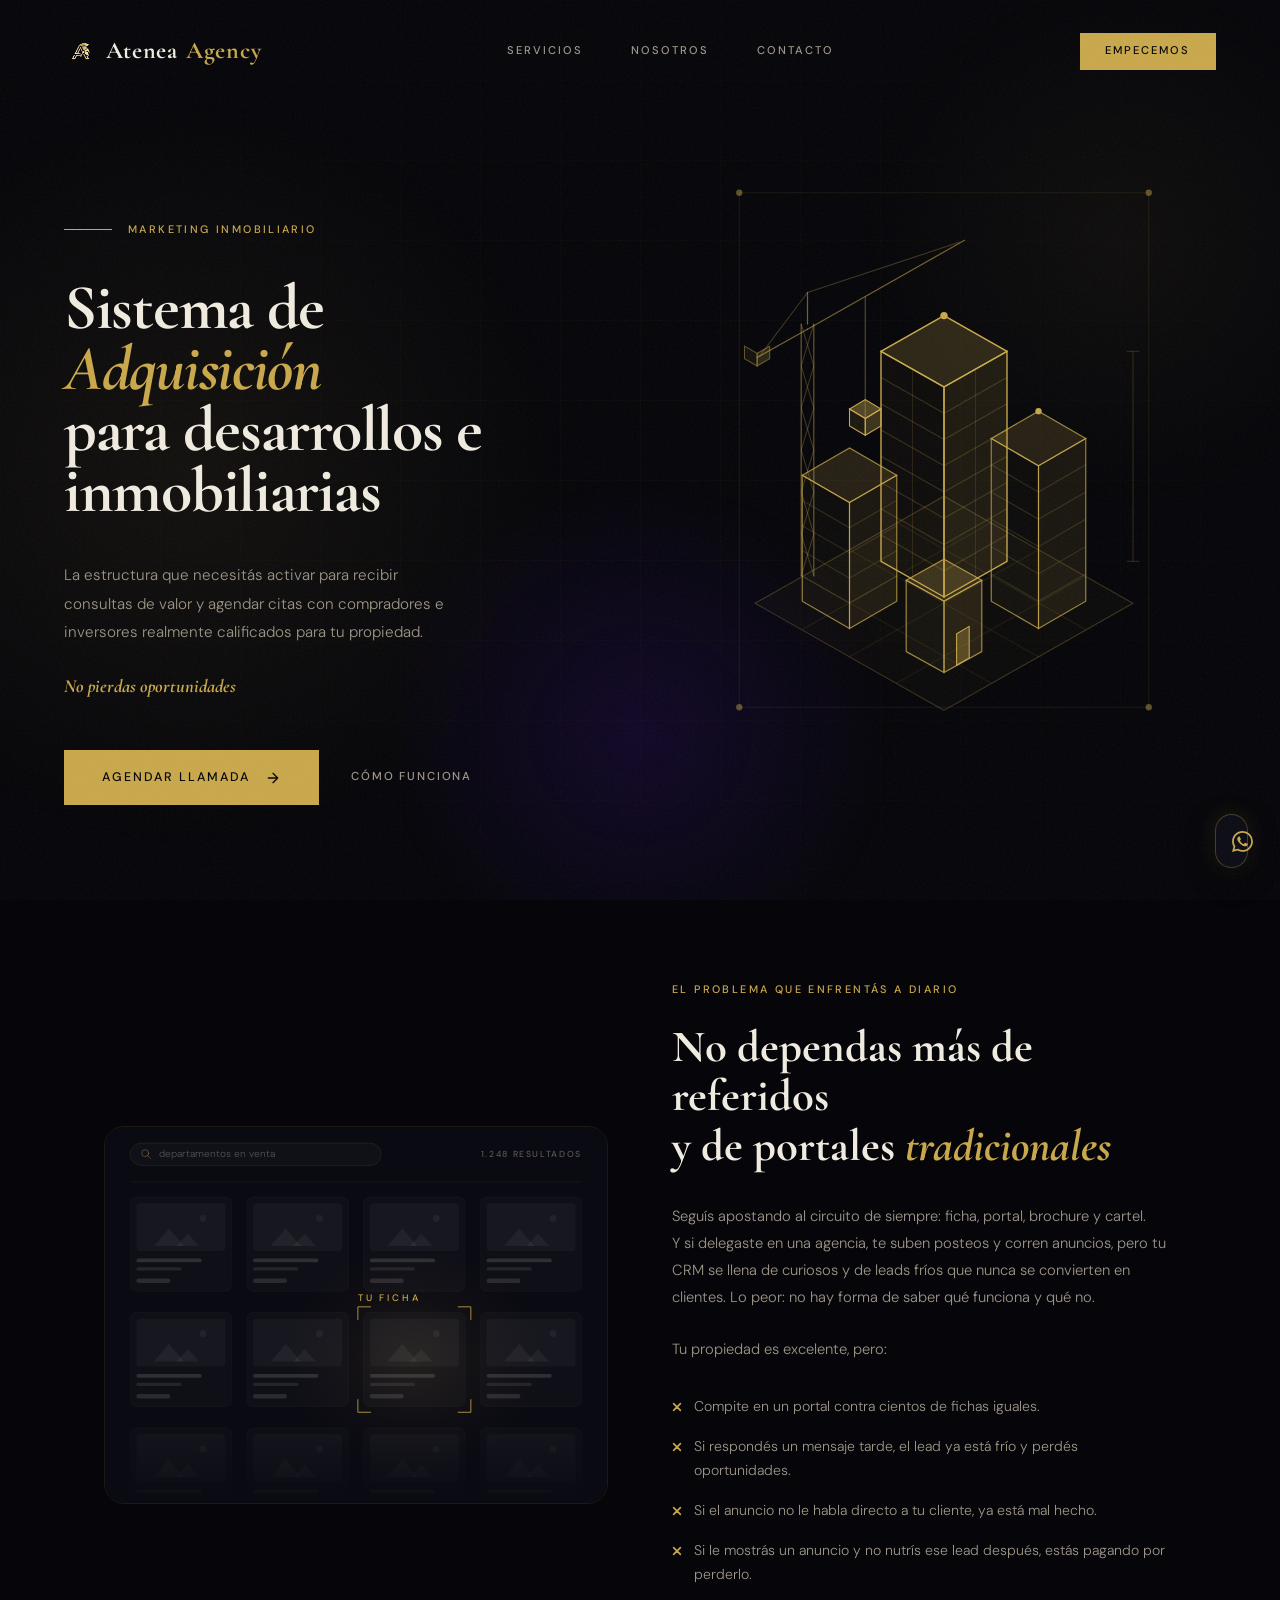
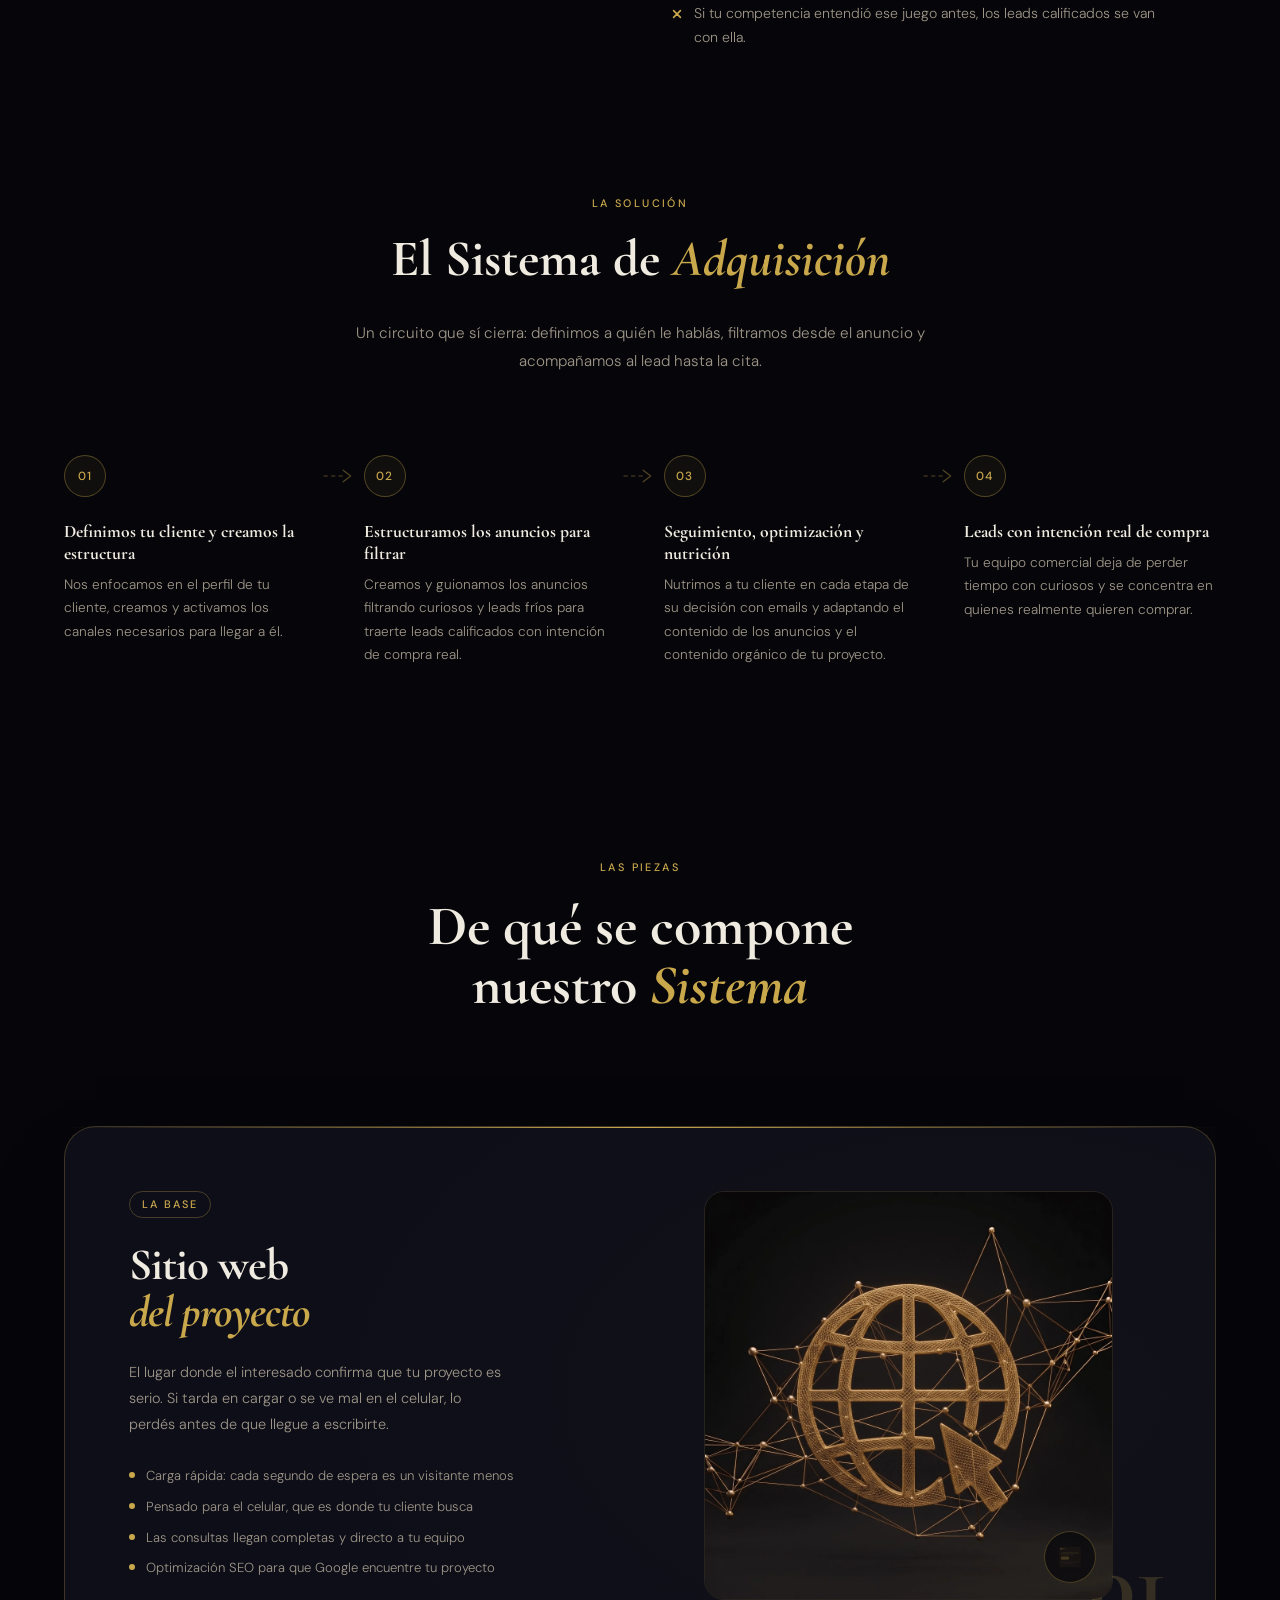
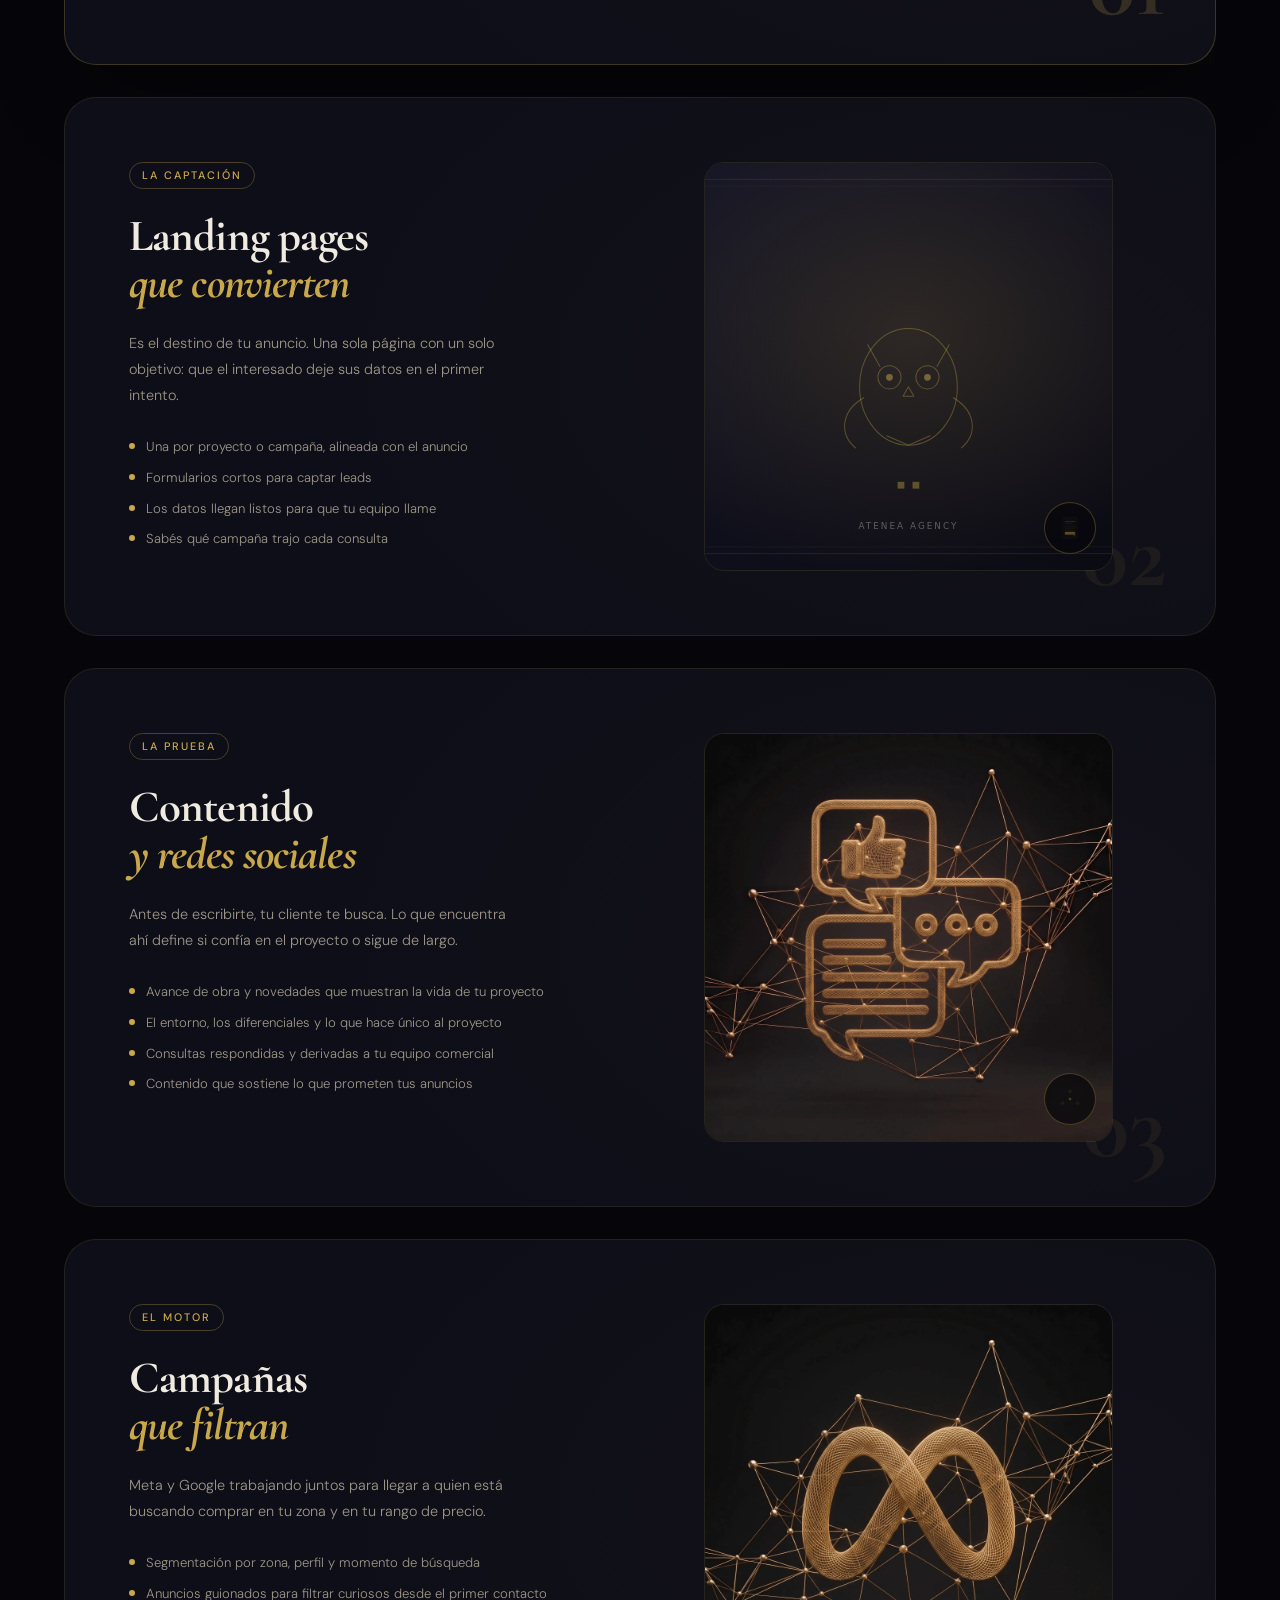
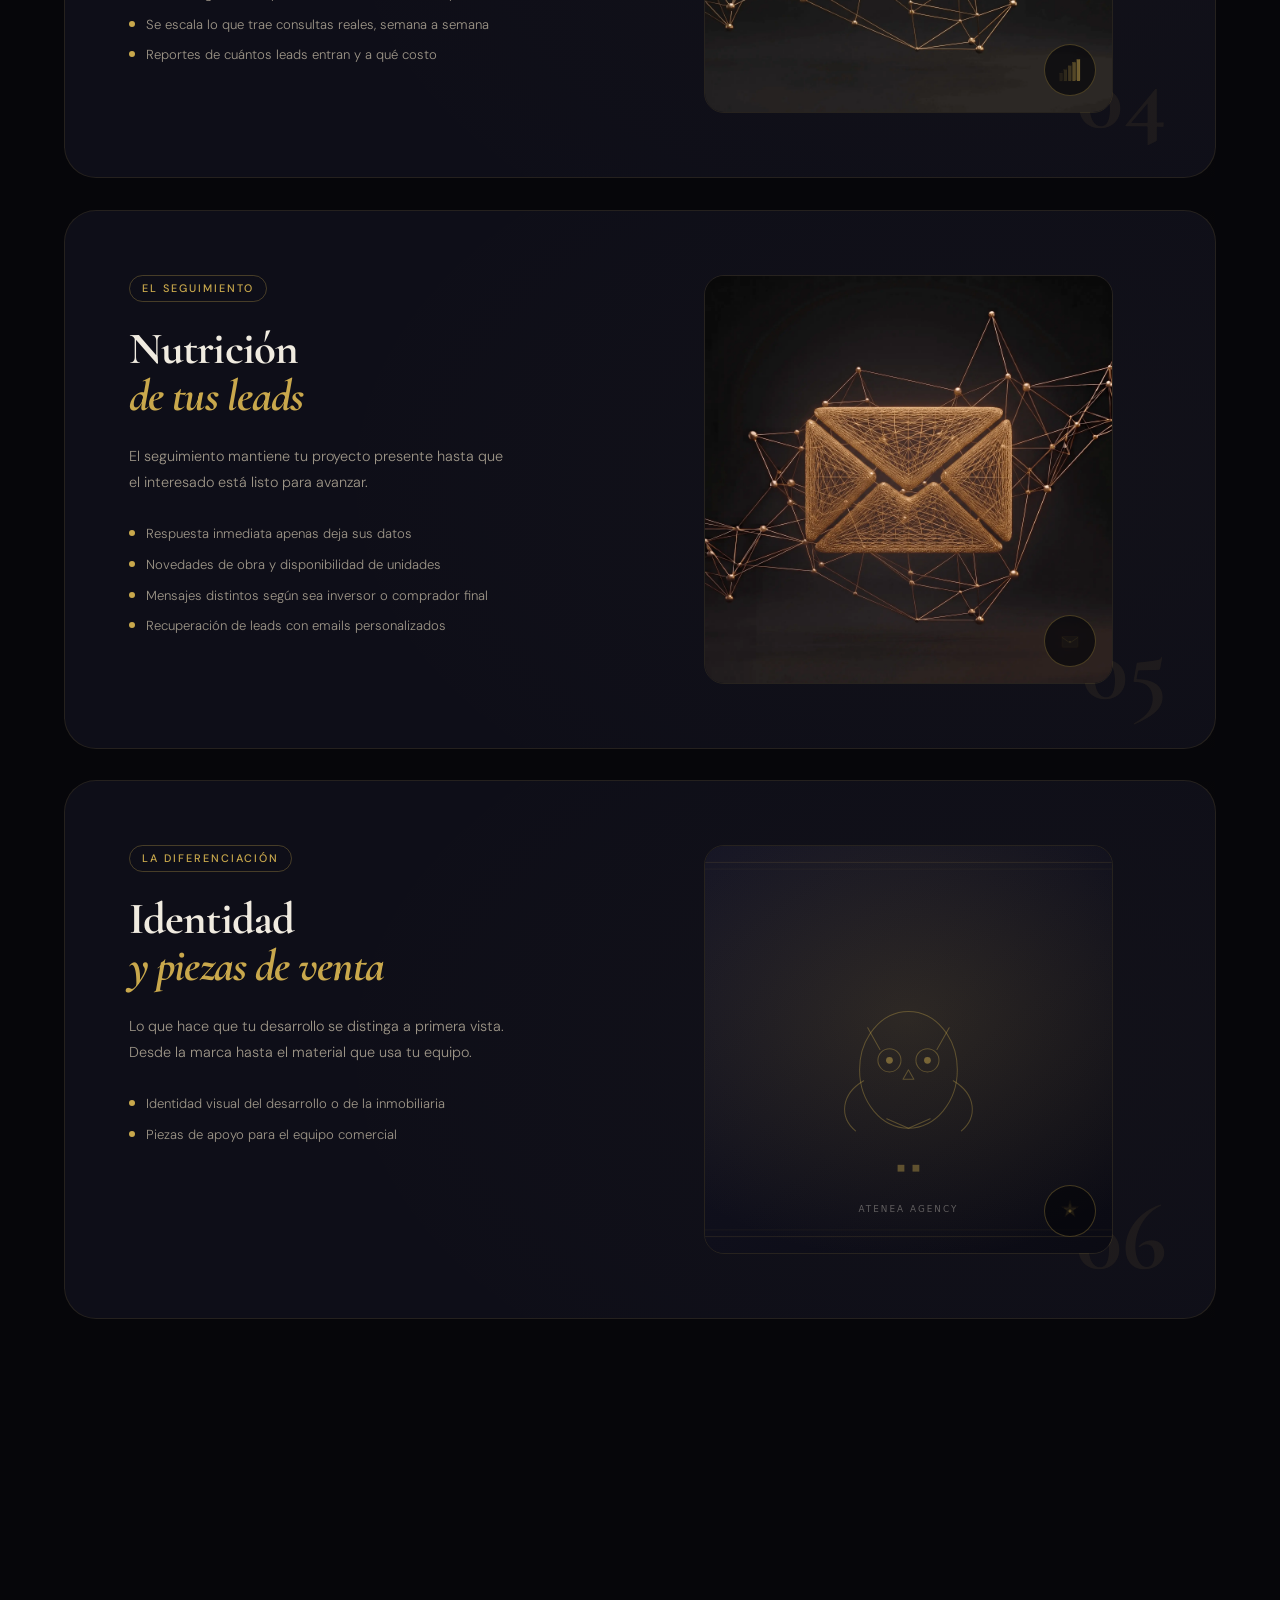
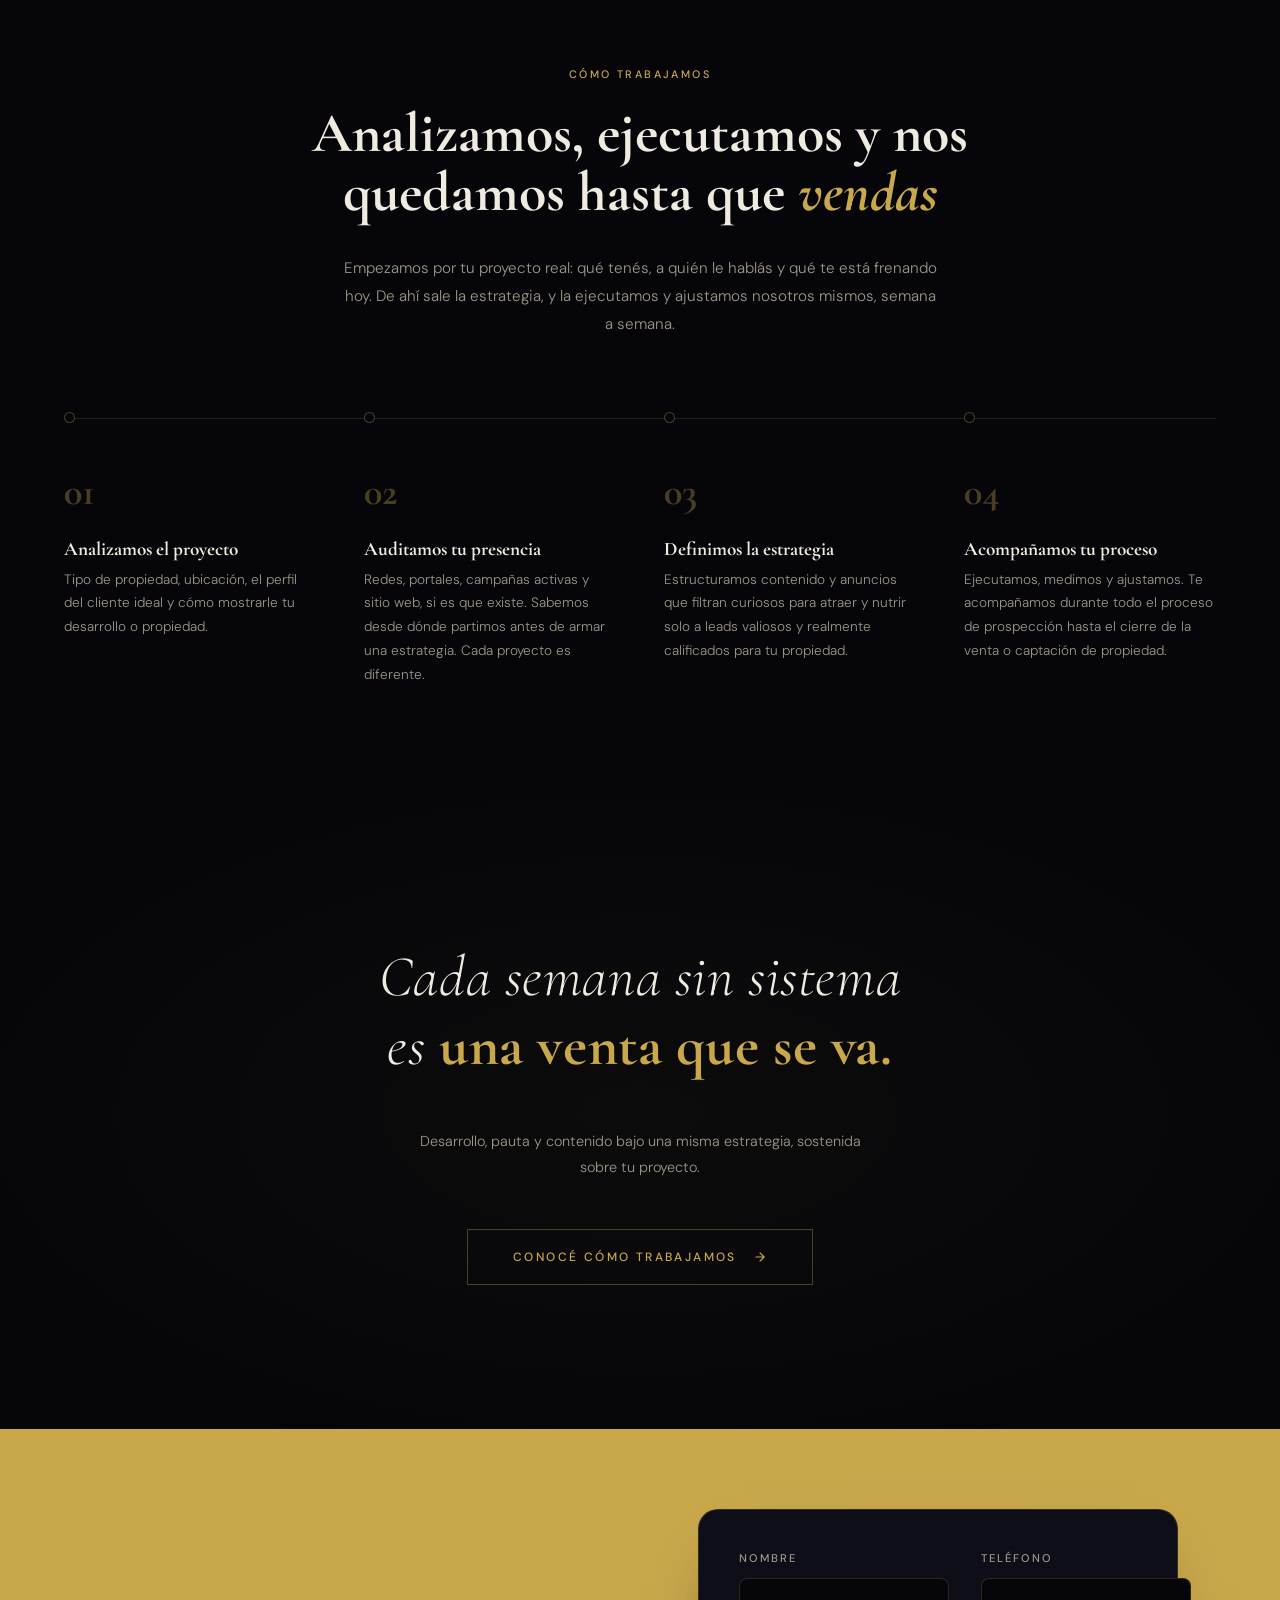
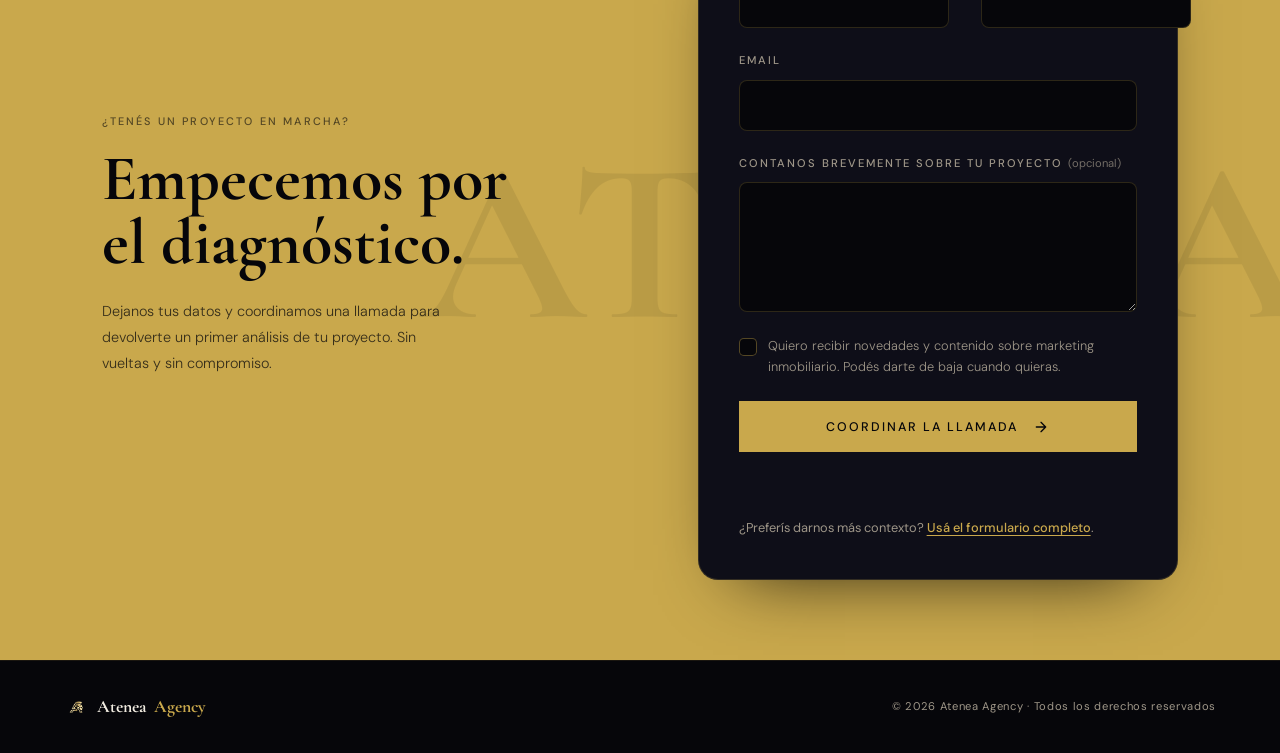
==== commit 06d8870d: "style: optimización en imagen de logo_mark" ====
--- a/index.html
+++ b/index.html
@@ -29,10 +29,14 @@
 
   <link rel="preconnect" href="https://fonts.googleapis.com">
   <link rel="preconnect" href="https://fonts.gstatic.com" crossorigin>
-  <link
+  <link rel="preload" as="style"
+    href="https://fonts.googleapis.com/css2?family=Cormorant+Garamond:ital,wght@0,300;0,700;1,700&family=DM+Sans:wght@300;400;500&display=swap">
+  <link rel="stylesheet"
     href="https://fonts.googleapis.com/css2?family=Cormorant+Garamond:ital,wght@0,300;0,700;1,700&family=DM+Sans:wght@300;400;500&display=swap"
-    rel="stylesheet">
-  <link rel="stylesheet" href="css/styles.css">
+    media="print" onload="this.media='all'">
+  <noscript><link rel="stylesheet"
+      href="https://fonts.googleapis.com/css2?family=Cormorant+Garamond:ital,wght@0,300;0,700;1,700&family=DM+Sans:wght@300;400;500&display=swap"></noscript>
+  <link rel="stylesheet" href="css/styles.css" fetchpriority="high">
 
   <script type="application/ld+json">
     {
@@ -99,7 +103,7 @@
   </div>
 
   <nav class="nav" id="nav" aria-label="Navegación principal">
-    <a href="index.html" class="nav__logo"><img class="logo-icon" src="assets/img/logo/logo_mark.png" alt="" width="512"
+    <a href="index.html" class="nav__logo"><img class="logo-icon" src="assets/img/logo/logo_mark.webp" alt="" width="512"
         height="512">Atenea<em>Agency</em></a>
     <div class="nav__links">
       <a href="servicios.html">Servicios</a>
@@ -119,6 +123,8 @@
     <a href="nosotros.html">Nosotros</a>
     <a href="contacto.html">Contacto</a>
   </nav>
+
+  <main>
 
   <section class="hero" aria-label="Presentación">
 
@@ -1043,8 +1049,10 @@
     </form>
   </section>
 
+  </main>
+
   <footer class="footer">
-    <div class="footer__logo"><img class="logo-icon" src="assets/img/logo/logo_mark.png" alt="" width="512" height="512"
+    <div class="footer__logo"><img class="logo-icon" src="assets/img/logo/logo_mark.webp" alt="" width="512" height="512"
         loading="lazy" decoding="async">Atenea<em>Agency</em></div>
     <p class="footer__copy">© <span class="js-year">2026</span> Atenea Agency · Todos los derechos reservados</p>
   </footer>
@@ -1060,7 +1068,7 @@
     <span class="wa__label" aria-hidden="true">Escribinos</span>
   </a>
 
-  <script src="js/main.js"></script>
+  <script src="js/main.min.js" defer></script>
 </body>
 
 </html>
--- a/css/styles.css
+++ b/css/styles.css
@@ -1,2757 +1 @@
-*,
-*::before,
-*::after {
-  box-sizing: border-box;
-  margin: 0;
-  padding: 0;
-}
-
-html {
-  scroll-behavior: smooth;
-  font-size: 16px;
-  height: 100%;
-}
-
-body {
-  background-color: #06060A;
-  color: #F0EBE0;
-  font-family: "DM Sans", system-ui, sans-serif;
-  font-weight: 400;
-  line-height: 1.6;
-  overflow-x: hidden;
-  min-height: 100vh;
-}
-body::after {
-  content: "";
-  position: fixed;
-  inset: 0;
-  background-image: url("data:image/svg+xml,%3Csvg viewBox='0 0 512 512' xmlns='http://www.w3.org/2000/svg'%3E%3Cfilter id='n'%3E%3CfeTurbulence type='fractalNoise' baseFrequency='0.75' numOctaves='4' stitchTiles='stitch'/%3E%3C/filter%3E%3Crect width='100%25' height='100%25' filter='url(%23n)' opacity='0.035'/%3E%3C/svg%3E");
-  pointer-events: none;
-  z-index: 9999;
-}
-
-a {
-  color: inherit;
-  text-decoration: none;
-}
-
-ul {
-  list-style: none;
-}
-
-img,
-svg {
-  display: block;
-  max-width: 100%;
-}
-
-button {
-  font-family: inherit;
-  border: none;
-  background: none;
-}
-
-.sr-only {
-  position: absolute;
-  width: 1px;
-  height: 1px;
-  padding: 0;
-  margin: -1px;
-  overflow: hidden;
-  clip: rect(0, 0, 0, 0);
-  white-space: nowrap;
-  border: 0;
-}
-
-h1, h2, h3, h4, h5, h6 {
-  font-family: "Cormorant Garamond", Georgia, serif;
-  font-weight: 700;
-  line-height: 1.05;
-  color: #F0EBE0;
-}
-
-p {
-  line-height: 1.75;
-}
-
-@keyframes lineUp {
-  to {
-    opacity: 1;
-    transform: translateY(0);
-  }
-}
-@keyframes slideRight {
-  from {
-    opacity: 0;
-    transform: translateX(-20px);
-  }
-  to {
-    opacity: 1;
-    transform: translateX(0);
-  }
-}
-@keyframes fadeIn {
-  to {
-    opacity: 1;
-  }
-}
-@keyframes drawLine {
-  to {
-    stroke-dashoffset: 0;
-  }
-}
-@keyframes marqueeScroll {
-  from {
-    transform: translate3d(0, 0, 0);
-  }
-  to {
-    transform: translate3d(-50%, 0, 0);
-  }
-}
-@media (prefers-reduced-motion: reduce) {
-  *,
-  *::before,
-  *::after {
-    animation-duration: 0.01ms !important;
-    animation-iteration-count: 1 !important;
-    animation-delay: 0ms !important;
-    transition-duration: 0.01ms !important;
-    transition-delay: 0ms !important;
-    scroll-behavior: auto !important;
-  }
-  .reveal,
-  .reveal .steps__item,
-  .reveal .process__item {
-    opacity: 1 !important;
-    transform: none !important;
-  }
-  .fx-svg [data-fade] {
-    opacity: 1 !important;
-  }
-  .fx-svg [data-draw] {
-    stroke-dashoffset: 0 !important;
-  }
-  .strip__item {
-    --card-scale: 1 !important;
-    --card-y: 0px !important;
-    --card-lift: 0px !important;
-    --card-reveal-y: 0px !important;
-    opacity: 1 !important;
-  }
-  #cursor,
-  #cursorRing,
-  .parallax-scene {
-    display: none !important;
-  }
-}
-@keyframes fxPulse {
-  50% {
-    opacity: var(--lo, 0.4);
-  }
-}
-@keyframes waHalo {
-  0% {
-    opacity: 0.45;
-    transform: scale(1);
-  }
-  70% {
-    opacity: 0;
-    transform: scale(1.5);
-  }
-  100% {
-    opacity: 0;
-    transform: scale(1.5);
-  }
-}
-#cursor,
-#cursorRing {
-  position: fixed;
-  top: 0;
-  left: 0;
-  border-radius: 50%;
-  pointer-events: none;
-  z-index: 9999;
-  transform: translate(-50%, -50%);
-  will-change: left, top;
-  transition: opacity 0.2s ease;
-}
-
-.parallax-scene {
-  position: fixed;
-  inset: 0;
-  pointer-events: none;
-  z-index: 0;
-  overflow: hidden;
-}
-
-.layer {
-  position: absolute;
-  inset: 0;
-  will-change: transform;
-}
-
-.orb-1 {
-  position: absolute;
-  left: -15vw;
-  top: 10vh;
-  width: 60vw;
-  height: 60vw;
-  background: radial-gradient(ellipse at center, rgba(201, 168, 76, 0.07) 0%, transparent 70%);
-  border-radius: 50%;
-}
-
-.orb-2 {
-  position: absolute;
-  right: -10vw;
-  top: -5vh;
-  width: 45vw;
-  height: 45vw;
-  background: radial-gradient(ellipse at center, rgba(201, 168, 76, 0.05) 0%, transparent 65%);
-  border-radius: 50%;
-}
-
-.orb-3 {
-  position: absolute;
-  left: 30vw;
-  bottom: -10vh;
-  width: 40vw;
-  height: 40vw;
-  background: radial-gradient(ellipse at center, rgba(26, 10, 60, 0.6) 0%, transparent 70%);
-  border-radius: 50%;
-}
-
-.grid-bg {
-  position: absolute;
-  inset: 0;
-  background-image: linear-gradient(rgba(201, 168, 76, 0.03) 1px, transparent 1px), linear-gradient(90deg, rgba(201, 168, 76, 0.03) 1px, transparent 1px);
-  background-size: 80px 80px;
-  mask-image: radial-gradient(ellipse 80% 80% at 50% 50%, black 0%, transparent 100%);
-}
-
-.btn-primary {
-  display: inline-flex;
-  align-items: center;
-  gap: 0.9rem;
-  font-family: "DM Sans", system-ui, sans-serif;
-  font-size: 0.78rem;
-  font-weight: 500;
-  letter-spacing: 0.16em;
-  text-transform: uppercase;
-  color: #06060A;
-  background: #C9A84C;
-  padding: 1.1rem 2.4rem;
-  border: none;
-  position: relative;
-  overflow: hidden;
-  transition: gap 0.3s ease, letter-spacing 0.3s ease;
-}
-.btn-primary::before {
-  content: "";
-  position: absolute;
-  inset: 0;
-  background: #E8C97A;
-  transform: translateX(-101%);
-  transition: transform 0.4s cubic-bezier(0.23, 1, 0.32, 1);
-}
-.btn-primary span,
-.btn-primary svg {
-  position: relative;
-  z-index: 1;
-}
-.btn-primary svg {
-  transition: transform 0.3s ease;
-}
-.btn-primary:hover {
-  gap: 1.4rem;
-  letter-spacing: 0.2em;
-}
-.btn-primary:hover::before {
-  transform: translateX(0);
-}
-.btn-primary:hover svg {
-  transform: translateX(4px);
-}
-
-.btn-ghost {
-  font-family: "DM Sans", system-ui, sans-serif;
-  font-size: 0.72rem;
-  font-weight: 500;
-  letter-spacing: 0.16em;
-  text-transform: uppercase;
-  color: #9E9688;
-  background: none;
-  border: none;
-  padding: 0.3rem 0;
-  position: relative;
-  transition: color 0.2s ease;
-}
-.btn-ghost::after {
-  content: "";
-  position: absolute;
-  bottom: 0;
-  left: 0;
-  right: 0;
-  height: 1px;
-  background: #C9A84C;
-  transform: scaleX(0);
-  transform-origin: left;
-  transition: transform 0.35s ease;
-}
-.btn-ghost:hover {
-  color: #F0EBE0;
-}
-.btn-ghost:hover::after {
-  transform: scaleX(1);
-}
-
-.btn-outline {
-  display: inline-flex;
-  align-items: center;
-  gap: 1rem;
-  font-family: "DM Sans", system-ui, sans-serif;
-  font-size: 0.75rem;
-  font-weight: 500;
-  letter-spacing: 0.2em;
-  text-transform: uppercase;
-  color: #C9A84C;
-  background: transparent;
-  border: 1px solid rgba(201, 168, 76, 0.35);
-  padding: 1.1rem 2.8rem;
-  transition: background 0.3s ease, border-color 0.3s ease, gap 0.3s ease;
-}
-.btn-outline:hover {
-  background: rgba(201, 168, 76, 0.07);
-  border-color: #C9A84C;
-  gap: 1.5rem;
-}
-
-.btn-dark {
-  display: inline-block;
-  font-family: "DM Sans", system-ui, sans-serif;
-  font-size: 0.75rem;
-  font-weight: 500;
-  letter-spacing: 0.18em;
-  text-transform: uppercase;
-  color: #C9A84C;
-  background: #06060A;
-  padding: 1.1rem 2.4rem;
-  border: none;
-  transition: background 0.3s ease, letter-spacing 0.3s ease;
-}
-.btn-dark:hover {
-  background: #0E0E18;
-  letter-spacing: 0.24em;
-}
-
-.btn-dark-outline {
-  display: inline-block;
-  font-family: "DM Sans", system-ui, sans-serif;
-  font-size: 0.75rem;
-  font-weight: 500;
-  letter-spacing: 0.18em;
-  text-transform: uppercase;
-  color: #06060A;
-  background: transparent;
-  border: 1px solid rgba(6, 6, 10, 0.4);
-  padding: 1.1rem 2.4rem;
-  transition: background 0.3s ease, border-color 0.3s ease;
-}
-.btn-dark-outline:hover {
-  background: rgba(6, 6, 10, 0.08);
-  border-color: #06060A;
-}
-
-.logo-icon {
-  height: 1.4em;
-  width: auto;
-}
-
-.nav {
-  position: fixed;
-  top: 0;
-  left: 0;
-  right: 0;
-  z-index: 1000;
-  display: flex;
-  align-items: center;
-  justify-content: space-between;
-  padding: 2rem 5vw;
-  transition: padding 0.4s cubic-bezier(0.23, 1, 0.32, 1), background 0.4s cubic-bezier(0.23, 1, 0.32, 1), border-color 0.4s cubic-bezier(0.23, 1, 0.32, 1);
-}
-.nav.stuck {
-  padding: 1.1rem 5vw;
-  background: rgba(6, 6, 10, 0.9);
-  backdrop-filter: blur(16px);
-  border-bottom: 1px solid rgba(201, 168, 76, 0.1);
-}
-@media (max-width: 899px) {
-  .nav {
-    padding: 1.4rem 5vw;
-  }
-  .nav.stuck {
-    padding: 1rem 5vw;
-  }
-}
-.nav__logo {
-  font-family: "Cormorant Garamond", Georgia, serif;
-  font-size: 1.5rem;
-  font-weight: 700;
-  letter-spacing: 0.03em;
-  color: #F0EBE0;
-  position: relative;
-  display: inline-flex;
-  align-items: center;
-  gap: 0.5rem;
-}
-.nav__logo em {
-  color: #C9A84C;
-  font-style: normal;
-}
-.nav__logo::after {
-  content: "";
-  position: absolute;
-  bottom: -4px;
-  left: 0;
-  width: 100%;
-  height: 1px;
-  background: linear-gradient(to right, #C9A84C, transparent);
-  transform: scaleX(0);
-  transform-origin: left;
-  transition: transform 0.4s cubic-bezier(0.23, 1, 0.32, 1);
-}
-.nav__logo:hover::after {
-  transform: scaleX(1);
-}
-.nav__links {
-  display: flex;
-  gap: 3rem;
-  align-items: center;
-}
-@media (max-width: 899px) {
-  .nav__links {
-    display: none;
-  }
-}
-.nav__links a {
-  font-size: 0.7rem;
-  font-weight: 500;
-  letter-spacing: 0.18em;
-  text-transform: uppercase;
-  color: #9E9688;
-  transition: color 0.2s ease;
-}
-.nav__links a:hover {
-  color: #F0EBE0;
-}
-.nav__btn {
-  font-size: 0.7rem;
-  font-weight: 500;
-  letter-spacing: 0.18em;
-  text-transform: uppercase;
-  color: #06060A;
-  background: #C9A84C;
-  padding: 0.6rem 1.6rem;
-  transition: background 0.3s ease, letter-spacing 0.3s ease;
-}
-@media (max-width: 899px) {
-  .nav__btn {
-    display: none;
-  }
-}
-.nav__btn:hover {
-  background: #E8C97A;
-  letter-spacing: 0.22em;
-}
-.nav__ham {
-  display: none;
-  flex-direction: column;
-  gap: 6px;
-  padding: 0.3rem;
-}
-@media (max-width: 899px) {
-  .nav__ham {
-    display: flex;
-  }
-}
-.nav__ham span {
-  display: block;
-  height: 1px;
-  background: #F0EBE0;
-  transition: all 0.3s ease;
-}
-.nav__ham span:nth-child(1) {
-  width: 24px;
-}
-.nav__ham span:nth-child(2) {
-  width: 16px;
-}
-.nav__ham span:nth-child(3) {
-  width: 20px;
-}
-.nav__ham:hover span {
-  width: 24px !important;
-  background: #C9A84C;
-}
-.nav__ham.open span:nth-child(1) {
-  transform: translateY(7px) rotate(45deg);
-  width: 24px;
-}
-.nav__ham.open span:nth-child(2) {
-  opacity: 0;
-}
-.nav__ham.open span:nth-child(3) {
-  transform: translateY(-7px) rotate(-45deg);
-  width: 24px;
-}
-
-.mobile-menu {
-  position: fixed;
-  inset: 0;
-  background: rgba(6, 6, 10, 0.97);
-  backdrop-filter: blur(24px);
-  display: flex;
-  flex-direction: column;
-  align-items: stretch;
-  justify-content: center;
-  padding: 0 5vw;
-  z-index: 999;
-  counter-reset: menu;
-  opacity: 0;
-  visibility: hidden;
-  pointer-events: none;
-  transition: opacity 0.4s ease, visibility 0s linear 0.4s;
-}
-.mobile-menu::before {
-  content: "";
-  position: absolute;
-  inset: 0;
-  background: radial-gradient(ellipse 90% 55% at 15% 12%, rgba(201, 168, 76, 0.12), transparent 65%), radial-gradient(ellipse 70% 50% at 100% 100%, rgba(26, 10, 60, 0.55), transparent 70%);
-  pointer-events: none;
-}
-.mobile-menu.open {
-  opacity: 1;
-  visibility: visible;
-  pointer-events: auto;
-  transition: opacity 0.4s ease;
-}
-.mobile-menu a {
-  position: relative;
-  display: flex;
-  align-items: baseline;
-  gap: 1.1rem;
-  padding: 1.5rem 0;
-  border-bottom: 1px solid rgba(201, 168, 76, 0.12);
-  counter-increment: menu;
-  font-family: "Cormorant Garamond", Georgia, serif;
-  font-size: clamp(2.4rem, 13vw, 3.4rem);
-  font-weight: 700;
-  color: #F0EBE0;
-  letter-spacing: 0.01em;
-  line-height: 1.1;
-  opacity: 0;
-  transform: translateY(20px);
-  transition: color 0.2s ease, padding-left 0.4s cubic-bezier(0.23, 1, 0.32, 1), border-color 0.3s ease, opacity 0.4s ease, transform 0.4s cubic-bezier(0.23, 1, 0.32, 1);
-}
-.mobile-menu a::before {
-  content: counter(menu, decimal-leading-zero);
-  font-family: "DM Sans", system-ui, sans-serif;
-  font-size: 0.7rem;
-  font-weight: 500;
-  letter-spacing: 0.18em;
-  color: #C9A84C;
-  opacity: 0.65;
-}
-.mobile-menu a:first-child {
-  border-top: 1px solid rgba(201, 168, 76, 0.12);
-}
-.mobile-menu a[aria-current=page] {
-  color: #C9A84C;
-}
-.mobile-menu a[aria-current=page]::before {
-  opacity: 1;
-}
-.mobile-menu a:hover, .mobile-menu a:focus-visible, .mobile-menu a:active {
-  color: #C9A84C;
-  padding-left: 0.6rem;
-  border-color: rgba(201, 168, 76, 0.4);
-}
-.mobile-menu a:nth-child(1) {
-  transition-delay: 0.11s;
-}
-.mobile-menu a:nth-child(2) {
-  transition-delay: 0.17s;
-}
-.mobile-menu a:nth-child(3) {
-  transition-delay: 0.23s;
-}
-.mobile-menu a:nth-child(4) {
-  transition-delay: 0.29s;
-}
-.mobile-menu a:nth-child(5) {
-  transition-delay: 0.35s;
-}
-.mobile-menu.open a {
-  opacity: 1;
-  transform: translateY(0);
-}
-.mobile-menu:not(.open) a {
-  transition-delay: 0s;
-}
-
-.strip {
-  position: relative;
-  z-index: 1;
-  padding: 7rem 5vw;
-  background: transparent;
-  margin: 0 auto;
-}
-.strip__header {
-  text-align: center;
-  margin-bottom: 7rem;
-}
-.strip__label {
-  display: flex;
-  align-items: center;
-  gap: 1rem;
-  font-size: 0.68rem;
-  font-weight: 500;
-  letter-spacing: 0.22em;
-  text-transform: uppercase;
-  color: #C9A84C;
-  justify-content: center;
-  margin-bottom: 1.25rem;
-}
-.strip__title {
-  font-family: "Cormorant Garamond", Georgia, serif;
-  font-size: clamp(2rem, 5vw, 3.5rem);
-  font-weight: 700;
-  color: #F0EBE0;
-  line-height: 1.05;
-}
-.strip__title em {
-  font-style: italic;
-  color: #C9A84C;
-}
-.strip__stack {
-  max-width: 1200px;
-  margin: 0 auto;
-  position: relative;
-  padding-bottom: 10vh;
-}
-@media (max-width: 899px) {
-  .strip__stack {
-    padding-bottom: 3rem;
-  }
-}
-
-.strip__item {
-  --card-scale: 1;
-  --card-y: 0px;
-  --card-lift: 0px;
-  --card-reveal-y: 36px;
-  position: sticky;
-  max-width: 1200px;
-  top: 80px;
-  display: flex;
-  flex-direction: column-reverse;
-  gap: 2.5rem;
-  background: #0E0E18;
-  border: 1px solid rgba(201, 168, 76, 0.12);
-  border-radius: 2rem;
-  padding: 4rem;
-  margin-bottom: 2rem;
-  will-change: transform, opacity;
-  transform-origin: center center;
-  transition: border-color 0.4s ease, box-shadow 0.4s ease, transform 0.4s cubic-bezier(0.23, 1, 0.32, 1), opacity 0.5s ease;
-}
-.strip__item.reveal, .strip__item.reveal.on {
-  transform: translateY(var(--card-reveal-y)) scale(var(--card-scale)) translateY(calc(var(--card-y) + var(--card-lift)));
-}
-.strip__item.reveal.on {
-  --card-reveal-y: 0px;
-}
-.strip__item::before {
-  content: "";
-  position: absolute;
-  top: 0;
-  left: 0;
-  right: 0;
-  height: 1.2px;
-  background: linear-gradient(to right, transparent, #C9A84C, transparent);
-  transform: scaleX(0);
-  transform-origin: left;
-  transition: transform 0.6s cubic-bezier(0.23, 1, 0.32, 1);
-}
-.strip__item.active::before {
-  transform: scaleX(1);
-}
-.strip__item::after {
-  content: "";
-  position: absolute;
-  inset: 0;
-  background: radial-gradient(ellipse 60% 80% at 80% 50%, rgba(201, 168, 76, 0.025) 0%, transparent 100%);
-  pointer-events: none;
-}
-.strip__item.reveal.is-buried-1 {
-  opacity: 0.92;
-}
-.strip__item.reveal.is-buried-2 {
-  opacity: 0.72;
-}
-.strip__item.reveal.is-buried-3, .strip__item.reveal.is-buried-4, .strip__item.reveal.is-buried-5 {
-  opacity: 0.5;
-}
-@media (hover: hover) and (pointer: fine) {
-  .strip__item:hover {
-    --card-lift: -10px;
-    border-color: rgba(201, 168, 76, 0.45);
-    box-shadow: 0 36px 70px -30px rgba(0, 0, 0, 0.65), 0 0 52px -20px rgba(201, 168, 76, 0.32);
-  }
-  .strip__item:hover::before {
-    transform: scaleX(1);
-  }
-  .strip__item:hover .strip__item__num {
-    color: rgba(201, 168, 76, 0.3);
-  }
-  .strip__item:hover .strip__item__media {
-    border-color: rgba(201, 168, 76, 0.34);
-  }
-  .strip__item:hover .strip__item__img {
-    transform: scale(1.05);
-  }
-  .strip__item:hover .strip__item__icon {
-    border-color: #C9A84C;
-    background: rgba(201, 168, 76, 0.14);
-    color: #E8C97A;
-  }
-}
-.strip__item.active {
-  border-color: rgba(201, 168, 76, 0.25);
-  box-shadow: 0 40px 80px -32px rgba(0, 0, 0, 0.55);
-}
-.strip__item.active::before {
-  transform: scaleX(1);
-}
-.strip__item.active .strip__item__num {
-  color: rgba(201, 168, 76, 0.2);
-}
-@media (min-width: 900px) {
-  .strip__item {
-    flex-direction: row;
-    gap: 4rem;
-  }
-}
-@media (max-width: 899px) {
-  .strip__item {
-    position: static;
-    padding: 2.5rem 2rem;
-    margin-bottom: 2rem;
-    --card-scale: 1;
-    --card-y: 0px;
-    --card-lift: 0px;
-  }
-  .strip__item.reveal.is-buried-1, .strip__item.reveal.is-buried-2, .strip__item.reveal.is-buried-3, .strip__item.reveal.is-buried-4, .strip__item.reveal.is-buried-5 {
-    opacity: 1;
-  }
-}
-
-.strip__item__text {
-  display: flex;
-  flex-direction: column;
-  align-items: flex-start;
-  gap: 1rem;
-  position: relative;
-  z-index: 2;
-}
-@media (min-width: 900px) {
-  .strip__item__text {
-    width: 50%;
-    gap: 1.5rem;
-  }
-}
-
-.strip__item__num {
-  font-family: "Cormorant Garamond", Georgia, serif;
-  font-size: clamp(4rem, 8vw, 6rem);
-  font-weight: 700;
-  color: rgba(201, 168, 76, 0.08);
-  line-height: 1;
-  position: absolute;
-  bottom: 1.5rem;
-  right: 2rem;
-  pointer-events: none;
-  user-select: none;
-  transition: color 0.3s ease;
-  z-index: 1;
-}
-@media (min-width: 900px) {
-  .strip__item__num {
-    bottom: 2rem;
-    right: 3rem;
-  }
-}
-
-.strip__item__tag {
-  display: inline-block;
-  font-family: "DM Sans", system-ui, sans-serif;
-  font-size: 0.68rem;
-  font-weight: 500;
-  letter-spacing: 0.18em;
-  text-transform: uppercase;
-  color: #C9A84C;
-  border: 1px solid rgba(201, 168, 76, 0.3);
-  border-radius: 2rem;
-  padding: 4px 12px;
-  transition: background 0.2s ease, border-color 0.2s ease;
-}
-.strip__item__tag:hover {
-  background: rgba(201, 168, 76, 0.08);
-  border-color: #C9A84C;
-}
-
-.strip__item__title {
-  font-family: "Cormorant Garamond", Georgia, serif;
-  font-size: clamp(1.8rem, 3.5vw, 2.8rem);
-  font-weight: 700;
-  color: #F0EBE0;
-  line-height: 1.05;
-  letter-spacing: -0.02em;
-  margin: 0;
-  position: relative;
-  z-index: 2;
-}
-.strip__item__title em {
-  font-style: italic;
-  color: #C9A84C;
-}
-
-.strip__item__desc {
-  font-size: 0.9rem;
-  font-weight: 300;
-  color: #9E9688;
-  line-height: 1.8;
-  max-width: 38ch;
-  position: relative;
-  z-index: 2;
-}
-
-.strip__item__list {
-  display: flex;
-  flex-direction: column;
-  gap: 0.6rem;
-  position: relative;
-  z-index: 2;
-  margin-top: 0.2rem;
-}
-.strip__item__list li {
-  display: flex;
-  align-items: baseline;
-  gap: 0.7rem;
-  font-size: 0.82rem;
-  font-weight: 300;
-  color: #9E9688;
-}
-.strip__item__list li::before {
-  content: "";
-  flex-shrink: 0;
-  width: 6px;
-  height: 6px;
-  border-radius: 50%;
-  background: #C9A84C;
-  transform: translateY(-2px);
-}
-
-.strip__item__media {
-  width: 100%;
-  aspect-ratio: 4/3;
-  position: relative;
-  z-index: 2;
-  overflow: hidden;
-  border-radius: 1.25rem;
-  border: 1px solid rgba(201, 168, 76, 0.12);
-  transition: border-color 0.4s cubic-bezier(0.23, 1, 0.32, 1);
-}
-@media (min-width: 900px) {
-  .strip__item__media {
-    aspect-ratio: 1/1;
-    width: 40%;
-    flex-shrink: 0;
-  }
-}
-
-.strip__item__img {
-  width: 100%;
-  height: 100%;
-  object-fit: cover;
-  transition: transform 0.7s cubic-bezier(0.23, 1, 0.32, 1);
-}
-
-.strip__item__icon {
-  position: absolute;
-  bottom: 1rem;
-  right: 1rem;
-  width: 52px;
-  height: 52px;
-  border-radius: 50%;
-  background: rgba(6, 6, 10, 0.7);
-  border: 1px solid rgba(201, 168, 76, 0.3);
-  display: flex;
-  align-items: center;
-  justify-content: center;
-  transition: border-color 0.4s cubic-bezier(0.23, 1, 0.32, 1), background 0.4s cubic-bezier(0.23, 1, 0.32, 1), color 0.4s cubic-bezier(0.23, 1, 0.32, 1);
-}
-.strip__item__icon svg {
-  width: 26px;
-  height: 26px;
-}
-
-.wa {
-  position: fixed;
-  right: 2rem;
-  bottom: 2rem;
-  z-index: 2000;
-  display: inline-flex;
-  align-items: center;
-  padding: 5px;
-  border-radius: 999px;
-  color: #C9A84C;
-  background: rgba(14, 14, 24, 0.9);
-  backdrop-filter: blur(10px);
-  border: 1px solid rgba(201, 168, 76, 0.3);
-  box-shadow: 0 10px 30px rgba(0, 0, 0, 0.45), 0 0 22px rgba(201, 168, 76, 0.14);
-  transition: color 0.3s ease, background 0.3s ease, border-color 0.3s ease, box-shadow 0.3s ease, transform 0.3s ease;
-}
-.wa::before, .wa::after {
-  content: "";
-  position: absolute;
-  inset: 0;
-  border-radius: inherit;
-  border: 1px solid rgba(201, 168, 76, 0.55);
-  pointer-events: none;
-  opacity: 0;
-  animation: waHalo 3.4s ease-out infinite;
-}
-.wa::after {
-  animation-delay: 1.7s;
-}
-.wa:hover::before, .wa:hover::after, .wa:focus-visible::before, .wa:focus-visible::after {
-  animation-play-state: paused;
-  opacity: 0;
-}
-.wa__icon {
-  flex: 0 0 42px;
-  height: 42px;
-  display: flex;
-  align-items: center;
-  justify-content: center;
-}
-.wa__icon svg {
-  width: 21px;
-  height: 21px;
-  fill: currentColor;
-}
-.wa__label {
-  font-size: 0.7rem;
-  font-weight: 500;
-  letter-spacing: 0.18em;
-  text-transform: uppercase;
-  max-width: 0;
-  overflow: hidden;
-  white-space: nowrap;
-  opacity: 0;
-  transition: max-width 0.4s cubic-bezier(0.23, 1, 0.32, 1), opacity 0.2s ease, padding-right 0.4s cubic-bezier(0.23, 1, 0.32, 1);
-}
-@media (max-width: 899px) {
-  .wa {
-    right: 1.5rem;
-    bottom: 1.5rem;
-  }
-  .wa__label {
-    display: none;
-  }
-}
-.wa:hover, .wa:focus-visible {
-  color: #06060A;
-  background: #C9A84C;
-  border-color: #C9A84C;
-  box-shadow: 0 14px 36px rgba(201, 168, 76, 0.28);
-  transform: translateY(-2px);
-}
-@media (min-width: 900px) {
-  .wa:hover .wa__label, .wa:focus-visible .wa__label {
-    max-width: 10rem;
-    padding-right: 0.9rem;
-    opacity: 1;
-  }
-}
-.wa:focus-visible {
-  outline: 1px solid rgba(201, 168, 76, 0.55);
-  outline-offset: 3px;
-}
-
-.page-hero {
-  position: relative;
-  z-index: 1;
-  padding: 11rem 5vw 7rem;
-  text-align: center;
-  max-width: 900px;
-  margin: 0 auto;
-}
-@media (max-width: 899px) {
-  .page-hero {
-    padding: 8rem 5vw 5rem;
-  }
-}
-.page-hero__eyebrow {
-  display: flex;
-  align-items: center;
-  gap: 1rem;
-  font-size: 0.68rem;
-  font-weight: 500;
-  letter-spacing: 0.22em;
-  text-transform: uppercase;
-  color: #C9A84C;
-  justify-content: center;
-  margin-bottom: 2rem;
-  opacity: 0;
-  animation: slideRight 0.8s 0.1s cubic-bezier(0.23, 1, 0.32, 1) forwards;
-}
-.page-hero__title {
-  font-family: "Cormorant Garamond", Georgia, serif;
-  font-size: clamp(2.8rem, 6vw, 5rem);
-  font-weight: 700;
-  line-height: 1.02;
-  letter-spacing: -0.02em;
-  margin-bottom: 2rem;
-}
-.page-hero__title em {
-  font-style: italic;
-  color: #C9A84C;
-}
-.page-hero__lead {
-  font-size: 1rem;
-  font-weight: 300;
-  color: #9E9688;
-  line-height: 1.85;
-  max-width: 56ch;
-  margin: 0 auto;
-}
-.page-hero__actions {
-  display: flex;
-  align-items: center;
-  justify-content: center;
-  gap: 2rem;
-  margin-top: 3rem;
-}
-@media (max-width: 599px) {
-  .page-hero__actions {
-    flex-direction: column;
-  }
-}
-
-.split {
-  position: relative;
-  z-index: 1;
-  max-width: 1200px;
-  margin: 0 auto;
-  padding: 5rem 5vw;
-  display: grid;
-  grid-template-columns: 1fr 1fr;
-  gap: 4rem;
-  align-items: center;
-}
-@media (max-width: 899px) {
-  .split {
-    grid-template-columns: 1fr;
-    padding: 4rem 5vw;
-  }
-}
-.split--reverse .split__media {
-  order: 2;
-}
-@media (max-width: 899px) {
-  .split--reverse .split__media {
-    order: -1;
-  }
-}
-.split__media {
-  aspect-ratio: 4/3;
-  overflow: hidden;
-  border-radius: 1.25rem;
-  border: 1px solid rgba(201, 168, 76, 0.12);
-}
-@media (max-width: 899px) {
-  .split__media {
-    order: -1;
-  }
-}
-.split__media--portrait {
-  aspect-ratio: 3/4;
-}
-@media (max-width: 899px) {
-  .split__media--hide-mobile {
-    display: none;
-  }
-}
-.split__img {
-  width: 100%;
-  height: 100%;
-  object-fit: cover;
-}
-.split__label {
-  display: flex;
-  align-items: center;
-  gap: 1rem;
-  font-size: 0.68rem;
-  font-weight: 500;
-  letter-spacing: 0.22em;
-  text-transform: uppercase;
-  color: #C9A84C;
-  margin-bottom: 1.5rem;
-}
-.split__title {
-  font-family: "Cormorant Garamond", Georgia, serif;
-  font-size: clamp(1.9rem, 3.5vw, 2.8rem);
-  font-weight: 700;
-  line-height: 1.1;
-  margin-bottom: 2rem;
-}
-.split__title em {
-  font-style: italic;
-  color: #C9A84C;
-}
-.split__body {
-  font-size: 0.92rem;
-  font-weight: 300;
-  color: #9E9688;
-  line-height: 1.85;
-  margin-bottom: 1.5rem;
-}
-.split__body:last-child {
-  margin-bottom: 0;
-}
-.split__list {
-  display: flex;
-  flex-direction: column;
-  gap: 1rem;
-  margin-top: 2rem;
-}
-.split__list li {
-  display: flex;
-  align-items: baseline;
-  gap: 0.75rem;
-  font-size: 0.88rem;
-  font-weight: 300;
-  color: #9E9688;
-  line-height: 1.7;
-}
-.split__list li::before {
-  content: "";
-  flex-shrink: 0;
-  width: 6px;
-  height: 6px;
-  border-radius: 50%;
-  background: #C9A84C;
-  transform: translateY(-2px);
-}
-.split__list--cross li::before {
-  width: 10px;
-  height: 10px;
-  border-radius: 0;
-  -webkit-mask: url("data:image/svg+xml,%3Csvg xmlns='http://www.w3.org/2000/svg' viewBox='0 0 10 10'%3E%3Cpath d='M1.6 1.6 L8.4 8.4 M8.4 1.6 L1.6 8.4' stroke='%23000' stroke-width='1.6' stroke-linecap='round'/%3E%3C/svg%3E") center/contain no-repeat;
-  mask: url("data:image/svg+xml,%3Csvg xmlns='http://www.w3.org/2000/svg' viewBox='0 0 10 10'%3E%3Cpath d='M1.6 1.6 L8.4 8.4 M8.4 1.6 L1.6 8.4' stroke='%23000' stroke-width='1.6' stroke-linecap='round'/%3E%3C/svg%3E") center/contain no-repeat;
-  transform: translateY(1px);
-}
-
-.fx-svg {
-  display: block;
-  width: 100%;
-  height: 100%;
-}
-.fx-svg [data-fade] {
-  opacity: 0;
-}
-.fx-svg [data-draw] {
-  stroke-dashoffset: var(--len, 40);
-}
-
-.reveal.on .fx-svg [data-fade] {
-  animation: fadeIn 0.55s ease var(--d, 0s) forwards;
-}
-.reveal.on .fx-svg [data-draw] {
-  animation: drawLine 0.5s ease var(--d, 0s) forwards;
-}
-.reveal.on .fx-svg [data-loop=pulse] {
-  animation: fxPulse var(--dur, 4s) ease-in-out var(--d2, 0s) infinite;
-}
-
-.process {
-  position: relative;
-  z-index: 1;
-  padding: 7rem 5vw;
-}
-@media (max-width: 899px) {
-  .process {
-    padding: 5rem 5vw;
-  }
-}
-.process__header {
-  text-align: center;
-  margin-bottom: 5rem;
-}
-.process__header .btn-outline {
-  margin-top: 2rem;
-}
-.process__label {
-  display: flex;
-  align-items: center;
-  gap: 1rem;
-  font-size: 0.68rem;
-  font-weight: 500;
-  letter-spacing: 0.22em;
-  text-transform: uppercase;
-  color: #C9A84C;
-  justify-content: center;
-  margin-bottom: 1.25rem;
-}
-.process__title {
-  font-family: "Cormorant Garamond", Georgia, serif;
-  font-size: clamp(2rem, 5vw, 3.5rem);
-  font-weight: 700;
-  color: #F0EBE0;
-  line-height: 1.05;
-}
-.process__title em {
-  font-style: italic;
-  color: #C9A84C;
-}
-.process__intro {
-  font-size: 0.95rem;
-  font-weight: 300;
-  color: #9E9688;
-  line-height: 1.85;
-  max-width: 60ch;
-  margin: 2rem auto 0;
-}
-.process__grid {
-  --process-progress: 0;
-  --process-rail: 2.75rem;
-  position: relative;
-  max-width: 1200px;
-  margin: 0 auto;
-  display: grid;
-  grid-template-columns: repeat(4, 1fr);
-  gap: 3rem;
-  padding-top: var(--process-rail);
-}
-.process__grid::before, .process__grid::after {
-  content: "";
-  position: absolute;
-  top: 0;
-  left: 0;
-  right: 0;
-  height: 1px;
-  border-radius: 1px;
-}
-.process__grid::before {
-  background: rgba(201, 168, 76, 0.15);
-}
-.process__grid::after {
-  background: linear-gradient(to right, rgba(201, 168, 76, 0.45), #C9A84C 45%, #E8C97A);
-  box-shadow: 0 0 12px -1px rgba(201, 168, 76, 0.5);
-  transform: scaleX(var(--process-progress));
-  transform-origin: left center;
-  will-change: transform;
-}
-@media (max-width: 899px) {
-  .process__grid {
-    grid-template-columns: 1fr;
-    gap: 4rem;
-    padding-top: 0;
-    padding-left: var(--process-rail);
-  }
-  .process__grid::before, .process__grid::after {
-    top: 0.4rem;
-    bottom: 0.4rem;
-    left: 6px;
-    right: auto;
-    width: 1px;
-    height: auto;
-  }
-  .process__grid::after {
-    background: linear-gradient(to bottom, rgba(201, 168, 76, 0.45), #C9A84C 45%, #E8C97A);
-    transform: scaleY(var(--process-progress));
-    transform-origin: center top;
-  }
-}
-.process__item {
-  position: relative;
-  opacity: 0;
-  transform: translateY(24px);
-  transition: opacity 0.6s ease, transform 0.6s cubic-bezier(0.23, 1, 0.32, 1);
-}
-.process__item:nth-child(1) {
-  transition-delay: 0.22s;
-}
-.process__item:nth-child(2) {
-  transition-delay: 0.34s;
-}
-.process__item:nth-child(3) {
-  transition-delay: 0.46s;
-}
-.process__item:nth-child(4) {
-  transition-delay: 0.58s;
-}
-.process__item::before {
-  content: "";
-  position: absolute;
-  top: calc(-1 * var(--process-rail) - 6px);
-  left: 0;
-  width: 11px;
-  height: 11px;
-  border-radius: 50%;
-  background: #06060A;
-  border: 1px solid rgba(201, 168, 76, 0.35);
-  transition: background 0.4s cubic-bezier(0.23, 1, 0.32, 1), border-color 0.4s cubic-bezier(0.23, 1, 0.32, 1), box-shadow 0.4s cubic-bezier(0.23, 1, 0.32, 1), transform 0.4s cubic-bezier(0.23, 1, 0.32, 1);
-}
-.process__item.is-reached::before {
-  background: #C9A84C;
-  border-color: #E8C97A;
-  box-shadow: 0 0 0 4px rgba(201, 168, 76, 0.12), 0 0 16px -2px rgba(201, 168, 76, 0.7);
-  transform: scale(1.15);
-}
-.process__item.is-reached .process__num {
-  color: rgba(201, 168, 76, 0.7);
-}
-@media (max-width: 899px) {
-  .process__item::before {
-    top: 0.15rem;
-    left: calc(-1 * var(--process-rail));
-  }
-}
-.process__num {
-  display: block;
-  font-family: "Cormorant Garamond", Georgia, serif;
-  font-size: 2.4rem;
-  font-weight: 700;
-  color: rgba(201, 168, 76, 0.35);
-  margin-bottom: 1rem;
-  transition: color 0.4s cubic-bezier(0.23, 1, 0.32, 1);
-}
-.process__item-title {
-  font-size: 1.2rem;
-  margin-bottom: 0.5rem;
-}
-.process__item-desc {
-  font-size: 0.85rem;
-  font-weight: 300;
-  color: #9E9688;
-  line-height: 1.75;
-}
-
-.reveal.on .process__item {
-  opacity: 1;
-  transform: translateY(0);
-}
-
-.marquee-block {
-  position: relative;
-  z-index: 1;
-  padding: 5rem 0;
-}
-@media (max-width: 899px) {
-  .marquee-block {
-    padding: 4rem 0;
-  }
-}
-.marquee-block__header {
-  text-align: center;
-  padding: 0 5vw;
-  margin-bottom: 3rem;
-}
-.marquee-block__label {
-  display: flex;
-  align-items: center;
-  gap: 1rem;
-  font-size: 0.68rem;
-  font-weight: 500;
-  letter-spacing: 0.22em;
-  text-transform: uppercase;
-  color: #C9A84C;
-  justify-content: center;
-}
-
-.marquee {
-  --marquee-duration: 38s;
-  position: relative;
-  overflow: hidden;
-  mask-image: linear-gradient(to right, transparent 0%, #000 12%, #000 88%, transparent 100%);
-}
-.marquee:hover .marquee__track, .marquee:focus-within .marquee__track {
-  animation-play-state: paused;
-}
-.marquee__track {
-  display: flex;
-  width: max-content;
-  animation: marqueeScroll var(--marquee-duration) linear infinite;
-  will-change: transform;
-}
-.marquee__group {
-  display: flex;
-  align-items: center;
-  flex-shrink: 0;
-  gap: 5rem;
-  padding-right: 5rem;
-  list-style: none;
-  margin: 0;
-}
-@media (max-width: 899px) {
-  .marquee__group {
-    gap: 3rem;
-    padding-right: 3rem;
-  }
-}
-.marquee__item {
-  display: flex;
-  align-items: center;
-  justify-content: center;
-  height: 68px;
-  min-width: 150px;
-  padding: 0 1.5rem;
-  flex-shrink: 0;
-  opacity: 0.45;
-  transition: opacity 0.4s cubic-bezier(0.23, 1, 0.32, 1), color 0.4s cubic-bezier(0.23, 1, 0.32, 1), border-color 0.4s cubic-bezier(0.23, 1, 0.32, 1);
-}
-.marquee__item:hover {
-  opacity: 1;
-}
-.marquee__logo {
-  max-height: 100%;
-  max-width: 100%;
-  width: auto;
-  object-fit: contain;
-  filter: grayscale(1);
-  transition: filter 0.4s cubic-bezier(0.23, 1, 0.32, 1);
-}
-.marquee__item:hover .marquee__logo {
-  filter: grayscale(0);
-}
-.marquee__wordmark {
-  display: flex;
-  align-items: center;
-  justify-content: center;
-  height: 100%;
-  width: 100%;
-  padding: 0 1.5rem;
-  border: 1px solid rgba(201, 168, 76, 0.18);
-  border-radius: 0.75rem;
-  font-family: "Cormorant Garamond", Georgia, serif;
-  font-size: 1.05rem;
-  font-weight: 700;
-  letter-spacing: 0.06em;
-  white-space: nowrap;
-  color: #F0EBE0;
-  transition: border-color 0.4s cubic-bezier(0.23, 1, 0.32, 1), color 0.4s cubic-bezier(0.23, 1, 0.32, 1);
-}
-.marquee__item:hover .marquee__wordmark {
-  border-color: rgba(201, 168, 76, 0.5);
-  color: #C9A84C;
-}
-
-@media (prefers-reduced-motion: reduce) {
-  .marquee {
-    overflow-x: auto;
-    mask-image: none;
-  }
-  .marquee__track {
-    animation: none;
-  }
-  .marquee__group[aria-hidden=true] {
-    display: none;
-  }
-}
-.form__row {
-  display: grid;
-  grid-template-columns: 1fr 1fr;
-  gap: 2rem;
-}
-@media (max-width: 599px) {
-  .form__row {
-    grid-template-columns: 1fr;
-  }
-}
-.form__group {
-  display: flex;
-  flex-direction: column;
-  gap: 0.6rem;
-}
-.form__label {
-  font-size: 0.7rem;
-  font-weight: 500;
-  letter-spacing: 0.18em;
-  text-transform: uppercase;
-  color: #9E9688;
-}
-.form__optional, .form__hint {
-  text-transform: none;
-  letter-spacing: normal;
-  font-weight: 400;
-  color: rgba(158, 150, 136, 0.7);
-}
-.form__input {
-  font-family: "DM Sans", system-ui, sans-serif;
-  font-size: 0.92rem;
-  color: #F0EBE0;
-  background: #0E0E18;
-  border: 1px solid rgba(201, 168, 76, 0.2);
-  border-radius: 0.5rem;
-  padding: 0.9rem 1.1rem;
-  transition: border-color 0.2s ease;
-}
-.form__input::placeholder {
-  color: rgba(158, 150, 136, 0.6);
-}
-.form__input:focus {
-  outline: none;
-  border-color: #C9A84C;
-}
-.form__select {
-  appearance: none;
-  background-image: linear-gradient(45deg, transparent 50%, rgba(201, 168, 76, 0.6) 50%), linear-gradient(135deg, rgba(201, 168, 76, 0.6) 50%, transparent 50%);
-  background-position: calc(100% - 22px) center, calc(100% - 16px) center;
-  background-size: 6px 6px, 6px 6px;
-  background-repeat: no-repeat;
-}
-.form__textarea {
-  resize: vertical;
-  min-height: 140px;
-}
-.form__submit {
-  align-self: flex-start;
-}
-.form__check {
-  display: flex;
-  align-items: flex-start;
-  gap: 0.7rem;
-  position: relative;
-  font-size: 0.8rem;
-  font-weight: 300;
-  line-height: 1.6;
-  color: #9E9688;
-}
-.form__check input[type=checkbox] {
-  position: absolute;
-  opacity: 0;
-  width: 1px;
-  height: 1px;
-  margin: 0;
-}
-.form__check-box {
-  flex-shrink: 0;
-  width: 18px;
-  height: 18px;
-  margin-top: 2px;
-  border: 1px solid rgba(201, 168, 76, 0.4);
-  border-radius: 0.3rem;
-  background: #06060A;
-  position: relative;
-  transition: background 0.2s ease, border-color 0.2s ease;
-}
-.form__check-box::after {
-  content: "";
-  position: absolute;
-  top: 2px;
-  left: 6px;
-  width: 4px;
-  height: 8px;
-  border: solid #06060A;
-  border-width: 0 2px 2px 0;
-  transform: rotate(45deg) scale(0);
-  transition: transform 0.2s ease;
-}
-.form__check input[type=checkbox]:checked + .form__check-box {
-  background: #C9A84C;
-  border-color: #C9A84C;
-}
-.form__check input[type=checkbox]:checked + .form__check-box::after {
-  transform: rotate(45deg) scale(1);
-}
-.form__check input[type=checkbox]:focus-visible + .form__check-box {
-  outline: 2px solid #E8C97A;
-  outline-offset: 2px;
-}
-.form__status {
-  font-size: 0.85rem;
-  color: #C9A84C;
-  min-height: 1.2em;
-}
-.form__status.is-error {
-  color: #C85A5A;
-}
-.form__honeypot {
-  position: absolute;
-  left: -9999px;
-  width: 1px;
-  height: 1px;
-  overflow: hidden;
-}
-
-.was-validated .form__input:invalid {
-  border-color: rgba(200, 90, 90, 0.6);
-}
-
-.form-panel {
-  position: relative;
-  background: #0E0E18;
-  border: 1px solid rgba(201, 168, 76, 0.2);
-  border-radius: 1.25rem;
-  padding: 2.5rem;
-  display: flex;
-  flex-direction: column;
-  gap: 1.5rem;
-  box-shadow: 0 30px 70px -40px rgba(0, 0, 0, 0.9);
-}
-@media (max-width: 599px) {
-  .form-panel {
-    padding: 2rem;
-  }
-}
-.form-panel .form__input {
-  background: #06060A;
-}
-.form-panel .form__submit {
-  align-self: stretch;
-  justify-content: center;
-  text-align: center;
-}
-
-.steps-block {
-  position: relative;
-  z-index: 1;
-  padding: 4rem 5vw 5rem;
-}
-@media (max-width: 899px) {
-  .steps-block {
-    padding: 3rem 5vw 4rem;
-  }
-}
-.steps-block__header {
-  text-align: center;
-  max-width: 60ch;
-  margin: 0 auto 5rem;
-}
-.steps-block__label {
-  display: flex;
-  align-items: center;
-  gap: 1rem;
-  font-size: 0.68rem;
-  font-weight: 500;
-  letter-spacing: 0.22em;
-  text-transform: uppercase;
-  color: #C9A84C;
-  justify-content: center;
-  margin-bottom: 1.25rem;
-}
-.steps-block__title {
-  font-family: "Cormorant Garamond", Georgia, serif;
-  font-size: clamp(2rem, 5vw, 3.2rem);
-  font-weight: 700;
-  line-height: 1.05;
-}
-.steps-block__title em {
-  font-style: italic;
-  color: #C9A84C;
-}
-.steps-block__intro {
-  font-size: 0.95rem;
-  font-weight: 300;
-  color: #9E9688;
-  line-height: 1.85;
-  margin-top: 2rem;
-}
-
-.steps {
-  display: grid;
-  grid-template-columns: repeat(4, 1fr);
-  gap: 3rem;
-  max-width: 1200px;
-  margin: 0 auto;
-  list-style: none;
-}
-@media (max-width: 899px) {
-  .steps {
-    grid-template-columns: 1fr;
-    gap: 4rem;
-    max-width: 420px;
-  }
-}
-.steps__item {
-  position: relative;
-  opacity: 0;
-  transform: translateY(24px);
-  transition: opacity 0.6s ease, transform 0.6s cubic-bezier(0.23, 1, 0.32, 1);
-}
-.steps__item:nth-child(1) {
-  transition-delay: 0.22s;
-}
-.steps__item:nth-child(2) {
-  transition-delay: 0.34s;
-}
-.steps__item:nth-child(3) {
-  transition-delay: 0.46s;
-}
-.steps__item:nth-child(4) {
-  transition-delay: 0.58s;
-}
-.steps__num {
-  display: flex;
-  align-items: center;
-  justify-content: center;
-  width: 42px;
-  height: 42px;
-  margin-bottom: 1.5rem;
-  border-radius: 50%;
-  border: 1px solid rgba(201, 168, 76, 0.35);
-  background: rgba(201, 168, 76, 0.06);
-  font-family: "DM Sans", system-ui, sans-serif;
-  font-size: 0.74rem;
-  font-weight: 500;
-  letter-spacing: 0.1em;
-  color: #C9A84C;
-}
-.steps__title {
-  font-size: 1.1rem;
-  line-height: 1.25;
-  margin-bottom: 0.5rem;
-}
-.steps__desc {
-  font-size: 0.85rem;
-  font-weight: 300;
-  color: #9E9688;
-  line-height: 1.7;
-}
-.steps__arrow {
-  position: absolute;
-  top: 21px;
-  left: calc(100% + 0.4rem);
-  width: 34px;
-  height: 20px;
-  transform: translateY(-50%);
-  color: rgba(201, 168, 76, 0.4);
-}
-@media (max-width: 899px) {
-  .steps__arrow {
-    top: auto;
-    left: 21px;
-    bottom: -3rem;
-    transform: translate(-50%, 50%) rotate(90deg);
-  }
-}
-
-.steps--muted .steps__num {
-  border-color: rgba(158, 150, 136, 0.32);
-  background: rgba(158, 150, 136, 0.06);
-  color: #9E9688;
-}
-.steps--muted .steps__title {
-  color: rgba(240, 235, 224, 0.82);
-}
-.steps--muted .steps__arrow {
-  color: rgba(158, 150, 136, 0.35);
-}
-
-.reveal.on .steps__item {
-  opacity: 1;
-  transform: translateY(0);
-}
-
-.shift {
-  position: relative;
-  z-index: 1;
-  padding: 7rem 5vw;
-}
-@media (max-width: 899px) {
-  .shift {
-    padding: 5rem 5vw;
-  }
-}
-.shift__header {
-  text-align: center;
-  max-width: 60ch;
-  margin: 0 auto 5rem;
-}
-.shift__header--tight {
-  margin-bottom: 3rem;
-}
-.shift__label {
-  display: flex;
-  align-items: center;
-  gap: 1rem;
-  font-size: 0.68rem;
-  font-weight: 500;
-  letter-spacing: 0.22em;
-  text-transform: uppercase;
-  color: #C9A84C;
-  justify-content: center;
-  margin-bottom: 1.25rem;
-}
-.shift__title {
-  font-family: "Cormorant Garamond", Georgia, serif;
-  font-size: clamp(2rem, 5vw, 3.5rem);
-  font-weight: 700;
-  line-height: 1.05;
-}
-.shift__title em {
-  font-style: italic;
-  color: #C9A84C;
-}
-.shift__intro {
-  font-size: 0.95rem;
-  font-weight: 300;
-  color: #9E9688;
-  line-height: 1.85;
-  margin-top: 2rem;
-}
-.shift__stage {
-  max-width: 1200px;
-  margin: 0 auto;
-}
-.shift__stage-label {
-  font-size: 0.7rem;
-  font-weight: 500;
-  letter-spacing: 0.18em;
-  text-transform: uppercase;
-  display: flex;
-  align-items: center;
-  justify-content: center;
-  gap: 0.9rem;
-  margin-bottom: 3rem;
-  color: #9E9688;
-  text-align: center;
-}
-.shift__stage-label::before, .shift__stage-label::after {
-  content: "";
-  flex: none;
-  height: 1px;
-  width: clamp(1.5rem, 6vw, 3.5rem);
-  background: currentColor;
-  opacity: 0.35;
-}
-.shift__stage--after .shift__stage-label {
-  color: #C9A84C;
-}
-.shift__pivot {
-  display: flex;
-  align-items: center;
-  justify-content: center;
-  padding: 4rem 0;
-  color: rgba(201, 168, 76, 0.5);
-}
-@media (max-width: 899px) {
-  .shift__pivot {
-    padding: 3rem 0;
-  }
-}
-.shift__pivot svg {
-  width: 24px;
-  height: 52px;
-}
-
-.hero {
-  position: relative;
-  z-index: 1;
-  min-height: 100vh;
-  max-width: 1320px;
-  margin: 0 auto;
-  display: grid;
-  grid-template-columns: 1fr 1fr;
-  align-items: center;
-  padding: 0 5vw;
-  gap: 4rem;
-  overflow: hidden;
-}
-@media (max-width: 899px) {
-  .hero {
-    grid-template-columns: 1fr;
-    padding-top: 7rem;
-    padding-bottom: 4rem;
-    gap: 0;
-  }
-}
-.hero__left {
-  padding-top: 14vh;
-  position: relative;
-  z-index: 2;
-}
-@media (max-width: 899px) {
-  .hero__left {
-    padding-top: 0;
-  }
-}
-.hero__kicker {
-  display: flex;
-  align-items: center;
-  gap: 1rem;
-  font-size: 0.68rem;
-  font-weight: 500;
-  letter-spacing: 0.22em;
-  text-transform: uppercase;
-  color: #C9A84C;
-  margin-bottom: 2.5rem;
-  opacity: 0;
-  animation: slideRight 0.8s 0.2s cubic-bezier(0.23, 1, 0.32, 1) forwards;
-}
-.hero__kicker-line {
-  width: 48px;
-  height: 1px;
-  background: #C9A84C;
-  flex-shrink: 0;
-}
-.hero__heading {
-  font-family: "Cormorant Garamond", Georgia, serif;
-  font-size: clamp(2rem, 5vw, 7.5rem);
-  font-weight: 700;
-  line-height: 0.95;
-  letter-spacing: -0.02em;
-  margin-bottom: 2.5rem;
-}
-@media (max-width: 899px) {
-  .hero__heading {
-    font-size: clamp(3.2rem, 12vw, 5rem);
-  }
-}
-.hero__heading .line {
-  display: block;
-  opacity: 0;
-  transform: translateY(24px);
-}
-.hero__heading .line:nth-child(1) {
-  animation: lineUp 0.9s 0.4s cubic-bezier(0.23, 1, 0.32, 1) forwards;
-}
-.hero__heading .line:nth-child(2) {
-  animation: lineUp 0.9s 0.55s cubic-bezier(0.23, 1, 0.32, 1) forwards;
-}
-.hero__heading .line:nth-child(3) {
-  animation: lineUp 0.9s 0.7s cubic-bezier(0.23, 1, 0.32, 1) forwards;
-}
-.hero__heading em {
-  font-style: italic;
-  color: #C9A84C;
-  display: inline-block;
-}
-.hero__body {
-  font-size: 0.95rem;
-  font-weight: 300;
-  color: #9E9688;
-  line-height: 1.85;
-  max-width: 400px;
-  margin-bottom: 1.5rem;
-  opacity: 0;
-  animation: fadeIn 0.9s 0.9s ease forwards;
-}
-.hero__tagline {
-  font-family: "Cormorant Garamond", Georgia, serif;
-  font-style: italic;
-  font-weight: 700;
-  font-size: 1.15rem;
-  color: #C9A84C;
-  margin-bottom: 3rem;
-  opacity: 0;
-  animation: fadeIn 0.9s 1s ease forwards;
-}
-.hero__actions {
-  display: flex;
-  align-items: center;
-  gap: 2rem;
-  opacity: 0;
-  animation: fadeIn 0.9s 1.1s ease forwards;
-}
-@media (max-width: 599px) {
-  .hero__actions {
-    flex-direction: column;
-    align-items: flex-start;
-  }
-}
-.hero__right {
-  position: relative;
-  height: 100vh;
-  display: flex;
-  align-items: center;
-  justify-content: center;
-}
-@media (max-width: 899px) {
-  .hero__right {
-    display: none;
-  }
-}
-.hero__visual {
-  position: relative;
-  width: 100%;
-  height: 70vh;
-  opacity: 0;
-  animation: fadeIn 1.2s 0.6s ease forwards;
-}
-.hero__deco-svg {
-  position: absolute;
-  inset: 0;
-  width: 100%;
-  height: 100%;
-}
-
-.divider {
-  border: none;
-  height: 1px;
-  background: linear-gradient(to right, transparent, rgba(201, 168, 76, 0.4), transparent);
-}
-
-.manifesto {
-  position: relative;
-  z-index: 1;
-  padding: 9rem 5vw;
-  overflow: hidden;
-}
-@media (max-width: 899px) {
-  .manifesto {
-    padding: 7rem 5vw;
-  }
-}
-.manifesto__bg {
-  position: absolute;
-  inset: 0;
-  background: radial-gradient(ellipse 60% 60% at 50% 50%, rgba(201, 168, 76, 0.04) 0%, transparent 100%);
-}
-.manifesto__content {
-  position: relative;
-  max-width: 820px;
-  margin: 0 auto;
-  text-align: center;
-}
-.manifesto__quote {
-  font-family: "Cormorant Garamond", Georgia, serif;
-  font-size: clamp(2.2rem, 4.5vw, 4rem);
-  font-weight: 300;
-  font-style: italic;
-  line-height: 1.2;
-  color: #F0EBE0;
-  margin-bottom: 3rem;
-  letter-spacing: 0.01em;
-}
-.manifesto__quote strong {
-  font-weight: 700;
-  font-style: normal;
-  color: #C9A84C;
-}
-.manifesto__sub {
-  font-size: 0.9rem;
-  font-weight: 300;
-  color: #9E9688;
-  max-width: 46ch;
-  margin: 0 auto 3rem;
-  line-height: 1.8;
-}
-
-.finale {
-  position: relative;
-  z-index: 1;
-  background: #C9A84C;
-  padding: 5rem 8vw;
-  display: flex;
-  align-items: center;
-  justify-content: space-between;
-  gap: 3rem;
-  flex-wrap: wrap;
-  overflow: hidden;
-}
-.finale::before {
-  content: "ATENEA";
-  position: absolute;
-  right: -2vw;
-  top: 50%;
-  transform: translateY(-50%);
-  font-family: "Cormorant Garamond", Georgia, serif;
-  font-size: 18vw;
-  font-weight: 700;
-  color: rgba(0, 0, 0, 0.07);
-  line-height: 1;
-  pointer-events: none;
-  white-space: nowrap;
-}
-@media (max-width: 599px) {
-  .finale {
-    flex-direction: column;
-    padding: 5rem 5vw;
-  }
-}
-.finale__left {
-  position: relative;
-}
-.finale__eyebrow {
-  font-size: 0.68rem;
-  letter-spacing: 0.2em;
-  text-transform: uppercase;
-  font-weight: 500;
-  color: rgba(6, 6, 10, 0.6);
-  margin-bottom: 1rem;
-}
-.finale__title {
-  font-family: "Cormorant Garamond", Georgia, serif;
-  font-size: clamp(2.5rem, 5vw, 4.5rem);
-  font-weight: 700;
-  color: #06060A;
-  line-height: 1;
-}
-.finale__right {
-  position: relative;
-  display: flex;
-  align-items: center;
-  gap: 1.5rem;
-  flex-wrap: wrap;
-}
-@media (max-width: 599px) {
-  .finale__right {
-    flex-direction: column;
-    width: 100%;
-  }
-  .finale__right .btn-dark,
-  .finale__right .btn-dark-outline {
-    width: 100%;
-    text-align: center;
-  }
-}
-.finale__lead {
-  font-size: 0.9rem;
-  font-weight: 300;
-  color: rgba(6, 6, 10, 0.75);
-  line-height: 1.8;
-  max-width: 34ch;
-  margin-top: 1.5rem;
-}
-.finale__form {
-  flex: 1 1 400px;
-  max-width: 480px;
-}
-@media (max-width: 599px) {
-  .finale__form {
-    width: 100%;
-    max-width: none;
-  }
-}
-.finale__form .form__textarea {
-  min-height: 130px;
-}
-.finale__alt {
-  font-size: 0.8rem;
-  color: #9E9688;
-}
-.finale__alt a {
-  color: #C9A84C;
-  font-weight: 500;
-  text-decoration: underline;
-  text-underline-offset: 3px;
-  transition: color 0.2s ease;
-}
-.finale__alt a:hover {
-  color: #E8C97A;
-}
-
-.footer {
-  position: relative;
-  z-index: 1;
-  padding: 2rem 5vw;
-  display: flex;
-  align-items: center;
-  justify-content: space-between;
-  border-top: 1px solid rgba(201, 168, 76, 0.1);
-}
-@media (max-width: 599px) {
-  .footer {
-    flex-direction: column;
-    gap: 1rem;
-    text-align: center;
-  }
-}
-.footer__logo {
-  font-family: "Cormorant Garamond", Georgia, serif;
-  font-size: 1.1rem;
-  font-weight: 700;
-  color: #F0EBE0;
-  display: inline-flex;
-  align-items: center;
-  gap: 0.5rem;
-}
-.footer__logo em {
-  color: #C9A84C;
-  font-style: normal;
-}
-.footer__copy {
-  font-size: 0.7rem;
-  color: #9E9688;
-  letter-spacing: 0.06em;
-}
-
-.reveal {
-  opacity: 0;
-  transform: translateY(36px);
-  transition: opacity 0.8s ease, transform 0.8s cubic-bezier(0.23, 1, 0.32, 1);
-}
-.reveal.on {
-  opacity: 1;
-  transform: translateY(0);
-}
-.reveal.is-pending {
-  will-change: opacity, transform;
-}
-
-.philosophy {
-  position: relative;
-  z-index: 1;
-  padding: 7rem 5vw;
-  background: #0E0E18;
-}
-@media (max-width: 899px) {
-  .philosophy {
-    padding: 5rem 5vw;
-  }
-}
-.philosophy__header {
-  text-align: center;
-  margin-bottom: 5rem;
-}
-.philosophy__label {
-  display: flex;
-  align-items: center;
-  gap: 1rem;
-  font-size: 0.68rem;
-  font-weight: 500;
-  letter-spacing: 0.22em;
-  text-transform: uppercase;
-  color: #C9A84C;
-  justify-content: center;
-  margin-bottom: 1.25rem;
-}
-.philosophy__title {
-  font-family: "Cormorant Garamond", Georgia, serif;
-  font-size: clamp(2rem, 5vw, 3.5rem);
-  font-weight: 700;
-  line-height: 1.05;
-}
-.philosophy__title em {
-  font-style: italic;
-  color: #C9A84C;
-}
-.philosophy__grid {
-  max-width: 1200px;
-  margin: 0 auto;
-  display: grid;
-  grid-template-columns: repeat(4, 1fr);
-  gap: 3rem;
-}
-@media (max-width: 899px) {
-  .philosophy__grid {
-    grid-template-columns: 1fr 1fr;
-  }
-}
-@media (max-width: 599px) {
-  .philosophy__grid {
-    grid-template-columns: 1fr;
-  }
-}
-.philosophy__item {
-  padding: 2rem;
-  border: 1px solid rgba(201, 168, 76, 0.1);
-  border-radius: 1rem;
-  transition: border-color 0.3s ease;
-}
-.philosophy__item:hover {
-  border-color: rgba(201, 168, 76, 0.3);
-}
-.philosophy__icon {
-  width: 48px;
-  height: 48px;
-  margin-bottom: 1.5rem;
-}
-.philosophy__item-title {
-  font-size: 1.1rem;
-  margin-bottom: 0.5rem;
-}
-.philosophy__item-desc {
-  font-size: 0.82rem;
-  font-weight: 300;
-  color: #9E9688;
-  line-height: 1.75;
-}
-
-.team {
-  position: relative;
-  z-index: 1;
-  padding: 7rem 5vw;
-}
-@media (max-width: 899px) {
-  .team {
-    padding: 5rem 5vw;
-  }
-}
-.team__header {
-  text-align: center;
-  margin-bottom: 5rem;
-}
-.team__label {
-  display: flex;
-  align-items: center;
-  gap: 1rem;
-  font-size: 0.68rem;
-  font-weight: 500;
-  letter-spacing: 0.22em;
-  text-transform: uppercase;
-  color: #C9A84C;
-  justify-content: center;
-  margin-bottom: 1.25rem;
-}
-.team__title {
-  font-family: "Cormorant Garamond", Georgia, serif;
-  font-size: clamp(2rem, 5vw, 3.5rem);
-  font-weight: 700;
-  line-height: 1.05;
-}
-.team__title em {
-  font-style: italic;
-  color: #C9A84C;
-}
-.team__grid {
-  max-width: 62rem;
-  margin: 0 auto;
-}
-.team__card {
-  display: flex;
-  align-items: center;
-  gap: 3rem;
-}
-@media (max-width: 899px) {
-  .team__card {
-    flex-direction: column;
-    align-items: flex-start;
-    gap: 2rem;
-  }
-}
-.team__media {
-  flex-shrink: 0;
-  width: clamp(240px, 32vw, 340px);
-  aspect-ratio: 4/5;
-  overflow: hidden;
-  border-radius: 1rem;
-  border: 1px solid rgba(201, 168, 76, 0.12);
-}
-@media (max-width: 899px) {
-  .team__media {
-    width: 100%;
-    max-width: 380px;
-    aspect-ratio: 3/2;
-  }
-}
-.team__img {
-  width: 100%;
-  height: 100%;
-  object-fit: cover;
-}
-.team__info {
-  flex: 1;
-  min-width: 0;
-}
-.team__name {
-  font-size: clamp(1.6rem, 3vw, 2.1rem);
-  line-height: 1.15;
-}
-.team__name em {
-  font-style: italic;
-  font-weight: 300;
-  color: #C9A84C;
-}
-.team__role {
-  font-size: 0.7rem;
-  font-weight: 500;
-  letter-spacing: 0.18em;
-  text-transform: uppercase;
-  color: #C9A84C;
-  margin-top: 0.45rem;
-  margin-bottom: 1.5rem;
-}
-.team__bio {
-  font-size: 0.95rem;
-  font-weight: 300;
-  color: #9E9688;
-  line-height: 1.85;
-}
-.team__closing {
-  max-width: 46rem;
-  margin: 5rem auto 0;
-  text-align: center;
-  background: radial-gradient(ellipse 60% 60% at 50% 50%, rgba(201, 168, 76, 0.04) 0%, transparent 100%);
-}
-.team__closing::before {
-  content: "";
-  display: block;
-  width: 48px;
-  height: 1px;
-  margin: 0 auto 2.5rem;
-  background: rgba(201, 168, 76, 0.35);
-}
-@media (max-width: 899px) {
-  .team__closing {
-    margin-top: 4rem;
-  }
-}
-.team__closing-title {
-  font-size: clamp(1.7rem, 3.4vw, 2.6rem);
-  font-weight: 300;
-  line-height: 1.15;
-  margin-bottom: 2rem;
-}
-.team__closing-title strong {
-  font-weight: 700;
-  color: #C9A84C;
-}
-@media (max-width: 899px) {
-  .team__closing-title {
-    margin-bottom: 1.5rem;
-  }
-  .team__closing-title br {
-    display: none;
-  }
-}
-.team__closing-body {
-  max-width: 38rem;
-  margin: 0 auto;
-  font-size: 0.92rem;
-  font-weight: 300;
-  color: #9E9688;
-  line-height: 1.85;
-  text-wrap: pretty;
-}
-.team__closing-cta {
-  margin-top: 2.5rem;
-}
-.team__closing-line {
-  margin-top: 1.5rem;
-  font-family: "Cormorant Garamond", Georgia, serif;
-  font-size: clamp(1.3rem, 2.4vw, 1.75rem);
-  font-weight: 500;
-  line-height: 1.35;
-}
-.team__closing-line em {
-  font-style: italic;
-  color: #C9A84C;
-}
-
-.contact {
-  position: relative;
-  z-index: 1;
-  max-width: 1200px;
-  margin: 0 auto;
-  padding: 0 5vw 9rem;
-  display: grid;
-  grid-template-columns: 0.9fr 1.1fr;
-  gap: 4rem;
-}
-@media (max-width: 899px) {
-  .contact {
-    grid-template-columns: 1fr;
-    padding: 0 5vw 5rem;
-    gap: 3rem;
-  }
-}
-.contact__label {
-  display: flex;
-  align-items: center;
-  gap: 1rem;
-  font-size: 0.68rem;
-  font-weight: 500;
-  letter-spacing: 0.22em;
-  text-transform: uppercase;
-  color: #C9A84C;
-  margin-bottom: 1.5rem;
-}
-.contact__heading {
-  font-family: "Cormorant Garamond", Georgia, serif;
-  font-size: clamp(1.9rem, 3.5vw, 2.6rem);
-  font-weight: 700;
-  line-height: 1.1;
-  margin-bottom: 2rem;
-}
-.contact__body {
-  font-size: 0.9rem;
-  font-weight: 300;
-  color: #9E9688;
-  line-height: 1.85;
-  margin-bottom: 2.5rem;
-}
-.contact__list {
-  display: flex;
-  flex-direction: column;
-  gap: 1.5rem;
-  margin-bottom: 2.5rem;
-  padding-bottom: 2.5rem;
-  border-bottom: 1px solid rgba(201, 168, 76, 0.12);
-}
-.contact__list-item {
-  display: flex;
-  flex-direction: column;
-  gap: 0.2rem;
-  font-size: 0.92rem;
-}
-.contact__list-item a {
-  transition: color 0.2s ease;
-}
-.contact__list-item a:hover {
-  color: #C9A84C;
-}
-.contact__list-label {
-  font-size: 0.7rem;
-  font-weight: 500;
-  letter-spacing: 0.18em;
-  text-transform: uppercase;
-  color: #C9A84C;
-}
-.contact__media {
-  aspect-ratio: 16/10;
-  overflow: hidden;
-  border-radius: 1.25rem;
-  border: 1px solid rgba(201, 168, 76, 0.12);
-}
-.contact__form {
-  display: flex;
-  flex-direction: column;
-  gap: 2rem;
-}
-
-.lp-bar {
-  position: relative;
-  z-index: 1;
-  padding: 2rem 5vw;
-  display: flex;
-  align-items: center;
-  justify-content: space-between;
-  gap: 1.5rem;
-  flex-wrap: wrap;
-}
-.lp-bar__logo {
-  font-family: "Cormorant Garamond", Georgia, serif;
-  font-size: 1.4rem;
-  font-weight: 700;
-  letter-spacing: 0.03em;
-  color: #F0EBE0;
-  display: inline-flex;
-  align-items: center;
-  gap: 0.5rem;
-}
-.lp-bar__logo em {
-  color: #C9A84C;
-  font-style: normal;
-}
-.lp-bar__tag {
-  font-size: 0.7rem;
-  font-weight: 500;
-  letter-spacing: 0.18em;
-  text-transform: uppercase;
-  color: #C9A84C;
-  border: 1px solid rgba(201, 168, 76, 0.3);
-  border-radius: 2rem;
-  padding: 0.4rem 1rem;
-}
-
-.lp-hero {
-  position: relative;
-  z-index: 1;
-  max-width: 1200px;
-  margin: 0 auto;
-  padding: 4rem 5vw 7rem;
-  display: grid;
-  grid-template-columns: 1.05fr 0.95fr;
-  gap: 4rem;
-  align-items: center;
-}
-@media (max-width: 899px) {
-  .lp-hero {
-    grid-template-columns: 1fr;
-    padding: 2.5rem 5vw 5rem;
-    gap: 3rem;
-  }
-}
-.lp-hero__kicker {
-  display: flex;
-  align-items: center;
-  gap: 1rem;
-  font-size: 0.68rem;
-  font-weight: 500;
-  letter-spacing: 0.22em;
-  text-transform: uppercase;
-  color: #C9A84C;
-  margin-bottom: 2rem;
-}
-.lp-hero__title {
-  font-family: "Cormorant Garamond", Georgia, serif;
-  font-size: clamp(2.4rem, 5vw, 4rem);
-  font-weight: 700;
-  line-height: 1.02;
-  letter-spacing: -0.02em;
-  margin-bottom: 2rem;
-}
-.lp-hero__title em {
-  font-style: italic;
-  color: #C9A84C;
-}
-.lp-hero__lead {
-  font-size: 1rem;
-  font-weight: 300;
-  color: #9E9688;
-  line-height: 1.85;
-  max-width: 48ch;
-  margin-bottom: 2.5rem;
-}
-.lp-hero__points {
-  display: flex;
-  flex-direction: column;
-  gap: 0.8rem;
-}
-.lp-hero__points li {
-  display: flex;
-  align-items: center;
-  gap: 0.8rem;
-  font-size: 0.88rem;
-  font-weight: 300;
-  color: #F0EBE0;
-}
-.lp-hero__points svg {
-  flex-shrink: 0;
-  width: 18px;
-  height: 18px;
-  color: #C9A84C;
-}
-
-.lp-form__title {
-  font-family: "Cormorant Garamond", Georgia, serif;
-  font-size: 1.5rem;
-  font-weight: 700;
-  line-height: 1.2;
-}
-.lp-form__note {
-  font-size: 0.75rem;
-  color: #9E9688;
-  line-height: 1.6;
-}
-
-.lp-check {
-  position: relative;
-  z-index: 1;
-  padding: 7rem 5vw;
-  background: #0E0E18;
-}
-@media (max-width: 899px) {
-  .lp-check {
-    padding: 5rem 5vw;
-  }
-}
-.lp-check__header {
-  text-align: center;
-  margin-bottom: 5rem;
-}
-.lp-check__label {
-  display: flex;
-  align-items: center;
-  gap: 1rem;
-  font-size: 0.68rem;
-  font-weight: 500;
-  letter-spacing: 0.22em;
-  text-transform: uppercase;
-  color: #C9A84C;
-  justify-content: center;
-  margin-bottom: 1.25rem;
-}
-.lp-check__title {
-  font-family: "Cormorant Garamond", Georgia, serif;
-  font-size: clamp(2rem, 5vw, 3.2rem);
-  font-weight: 700;
-  line-height: 1.05;
-}
-.lp-check__title em {
-  font-style: italic;
-  color: #C9A84C;
-}
-.lp-check__grid {
-  max-width: 1200px;
-  margin: 0 auto;
-  display: grid;
-  grid-template-columns: repeat(2, 1fr);
-  gap: 2rem;
-}
-@media (max-width: 899px) {
-  .lp-check__grid {
-    grid-template-columns: 1fr;
-  }
-}
-.lp-check__item {
-  display: flex;
-  gap: 1.5rem;
-  padding: 2rem;
-  border: 1px solid rgba(201, 168, 76, 0.12);
-  border-radius: 1rem;
-  transition: border-color 0.3s ease;
-}
-.lp-check__item:hover {
-  border-color: rgba(201, 168, 76, 0.32);
-}
-.lp-check__icon {
-  flex-shrink: 0;
-  width: 40px;
-  height: 40px;
-}
-.lp-check__item-title {
-  font-size: 1.1rem;
-  margin-bottom: 0.5rem;
-}
-.lp-check__item-desc {
-  font-size: 0.85rem;
-  font-weight: 300;
-  color: #9E9688;
-  line-height: 1.75;
-}
-
-.lp-close {
-  position: relative;
-  z-index: 1;
-  padding: 7rem 5vw;
-  text-align: center;
-}
-.lp-close__title {
-  font-family: "Cormorant Garamond", Georgia, serif;
-  font-size: clamp(2rem, 5vw, 3.4rem);
-  font-weight: 700;
-  line-height: 1.05;
-  margin-bottom: 1.5rem;
-}
-.lp-close__title em {
-  font-style: italic;
-  color: #C9A84C;
-}
-.lp-close__lead {
-  font-size: 0.95rem;
-  font-weight: 300;
-  color: #9E9688;
-  line-height: 1.85;
-  max-width: 52ch;
-  margin: 0 auto 3rem;
-}
-
-.lp-footer {
-  position: relative;
-  z-index: 1;
-  padding: 2rem 5vw 3rem;
-  text-align: center;
-  border-top: 1px solid rgba(201, 168, 76, 0.1);
-}
-.lp-footer__copy {
-  font-size: 0.7rem;
-  color: #9E9688;
-  letter-spacing: 0.06em;
-}
-
-/*# sourceMappingURL=styles.css.map */
+*,*::before,*::after{box-sizing:border-box;margin:0;padding:0}html{scroll-behavior:smooth;font-size:16px;height:100%}body{background-color:#06060a;color:#f0ebe0;font-family:"DM Sans",system-ui,sans-serif;font-weight:400;line-height:1.6;overflow-x:hidden;min-height:100vh}body::after{content:"";position:fixed;inset:0;background-image:url("data:image/svg+xml,%3Csvg viewBox='0 0 512 512' xmlns='http://www.w3.org/2000/svg'%3E%3Cfilter id='n'%3E%3CfeTurbulence type='fractalNoise' baseFrequency='0.75' numOctaves='4' stitchTiles='stitch'/%3E%3C/filter%3E%3Crect width='100%25' height='100%25' filter='url(%23n)' opacity='0.035'/%3E%3C/svg%3E");pointer-events:none;z-index:9999}a{color:inherit;text-decoration:none}ul{list-style:none}img,svg{display:block;max-width:100%}button{font-family:inherit;border:none;background:none}.sr-only{position:absolute;width:1px;height:1px;padding:0;margin:-1px;overflow:hidden;clip:rect(0, 0, 0, 0);white-space:nowrap;border:0}h1,h2,h3,h4,h5,h6{font-family:"Cormorant Garamond",Georgia,serif;font-weight:700;line-height:1.05;color:#f0ebe0}p{line-height:1.75}@keyframes lineUp{to{opacity:1;transform:translateY(0)}}@keyframes slideRight{from{opacity:0;transform:translateX(-20px)}to{opacity:1;transform:translateX(0)}}@keyframes fadeIn{to{opacity:1}}@keyframes drawLine{to{stroke-dashoffset:0}}@keyframes marqueeScroll{from{transform:translate3d(0, 0, 0)}to{transform:translate3d(-50%, 0, 0)}}@media(prefers-reduced-motion: reduce){*,*::before,*::after{animation-duration:.01ms !important;animation-iteration-count:1 !important;animation-delay:0ms !important;transition-duration:.01ms !important;transition-delay:0ms !important;scroll-behavior:auto !important}.reveal,.reveal .steps__item,.reveal .process__item{opacity:1 !important;transform:none !important}.fx-svg [data-fade]{opacity:1 !important}.fx-svg [data-draw]{stroke-dashoffset:0 !important}.strip__item{--card-scale: 1 !important;--card-y: 0px !important;--card-lift: 0px !important;--card-reveal-y: 0px !important;opacity:1 !important}#cursor,#cursorRing,.parallax-scene{display:none !important}}@keyframes fxPulse{50%{opacity:var(--lo, 0.4)}}@keyframes waHalo{0%{opacity:.45;transform:scale(1)}70%{opacity:0;transform:scale(1.5)}100%{opacity:0;transform:scale(1.5)}}#cursor,#cursorRing{position:fixed;top:0;left:0;border-radius:50%;pointer-events:none;z-index:9999;transform:translate(-50%, -50%);will-change:left,top;transition:opacity .2s ease}.parallax-scene{position:fixed;inset:0;pointer-events:none;z-index:0;overflow:hidden}.layer{position:absolute;inset:0;will-change:transform}.orb-1{position:absolute;left:-15vw;top:10vh;width:60vw;height:60vw;background:radial-gradient(ellipse at center, rgba(201, 168, 76, 0.07) 0%, transparent 70%);border-radius:50%}.orb-2{position:absolute;right:-10vw;top:-5vh;width:45vw;height:45vw;background:radial-gradient(ellipse at center, rgba(201, 168, 76, 0.05) 0%, transparent 65%);border-radius:50%}.orb-3{position:absolute;left:30vw;bottom:-10vh;width:40vw;height:40vw;background:radial-gradient(ellipse at center, rgba(26, 10, 60, 0.6) 0%, transparent 70%);border-radius:50%}.grid-bg{position:absolute;inset:0;background-image:linear-gradient(rgba(201, 168, 76, 0.03) 1px, transparent 1px),linear-gradient(90deg, rgba(201, 168, 76, 0.03) 1px, transparent 1px);background-size:80px 80px;mask-image:radial-gradient(ellipse 80% 80% at 50% 50%, black 0%, transparent 100%)}.btn-primary{display:inline-flex;align-items:center;gap:.9rem;font-family:"DM Sans",system-ui,sans-serif;font-size:.78rem;font-weight:500;letter-spacing:.16em;text-transform:uppercase;color:#06060a;background:#c9a84c;padding:1.1rem 2.4rem;border:none;position:relative;overflow:hidden;transition:gap .3s ease,letter-spacing .3s ease}.btn-primary::before{content:"";position:absolute;inset:0;background:#e8c97a;transform:translateX(-101%);transition:transform .4s cubic-bezier(0.23, 1, 0.32, 1)}.btn-primary span,.btn-primary svg{position:relative;z-index:1}.btn-primary svg{transition:transform .3s ease}.btn-primary:hover{gap:1.4rem;letter-spacing:.2em}.btn-primary:hover::before{transform:translateX(0)}.btn-primary:hover svg{transform:translateX(4px)}.btn-ghost{font-family:"DM Sans",system-ui,sans-serif;font-size:.72rem;font-weight:500;letter-spacing:.16em;text-transform:uppercase;color:#9e9688;background:none;border:none;padding:.3rem 0;position:relative;transition:color .2s ease}.btn-ghost::after{content:"";position:absolute;bottom:0;left:0;right:0;height:1px;background:#c9a84c;transform:scaleX(0);transform-origin:left;transition:transform .35s ease}.btn-ghost:hover{color:#f0ebe0}.btn-ghost:hover::after{transform:scaleX(1)}.btn-outline{display:inline-flex;align-items:center;gap:1rem;font-family:"DM Sans",system-ui,sans-serif;font-size:.75rem;font-weight:500;letter-spacing:.2em;text-transform:uppercase;color:#c9a84c;background:rgba(0,0,0,0);border:1px solid rgba(201,168,76,.35);padding:1.1rem 2.8rem;transition:background .3s ease,border-color .3s ease,gap .3s ease}.btn-outline:hover{background:rgba(201,168,76,.07);border-color:#c9a84c;gap:1.5rem}.btn-dark{display:inline-block;font-family:"DM Sans",system-ui,sans-serif;font-size:.75rem;font-weight:500;letter-spacing:.18em;text-transform:uppercase;color:#c9a84c;background:#06060a;padding:1.1rem 2.4rem;border:none;transition:background .3s ease,letter-spacing .3s ease}.btn-dark:hover{background:#0e0e18;letter-spacing:.24em}.btn-dark-outline{display:inline-block;font-family:"DM Sans",system-ui,sans-serif;font-size:.75rem;font-weight:500;letter-spacing:.18em;text-transform:uppercase;color:#06060a;background:rgba(0,0,0,0);border:1px solid rgba(6,6,10,.4);padding:1.1rem 2.4rem;transition:background .3s ease,border-color .3s ease}.btn-dark-outline:hover{background:rgba(6,6,10,.08);border-color:#06060a}.logo-icon{height:1.4em;width:auto}.nav{position:fixed;top:0;left:0;right:0;z-index:1000;display:flex;align-items:center;justify-content:space-between;padding:2rem 5vw;transition:padding .4s cubic-bezier(0.23, 1, 0.32, 1),background .4s cubic-bezier(0.23, 1, 0.32, 1),border-color .4s cubic-bezier(0.23, 1, 0.32, 1)}.nav.stuck{padding:1.1rem 5vw;background:rgba(6,6,10,.9);backdrop-filter:blur(16px);border-bottom:1px solid rgba(201,168,76,.1)}@media(max-width: 899px){.nav{padding:1.4rem 5vw}.nav.stuck{padding:1rem 5vw}}.nav__logo{font-family:"Cormorant Garamond",Georgia,serif;font-size:1.5rem;font-weight:700;letter-spacing:.03em;color:#f0ebe0;position:relative;display:inline-flex;align-items:center;gap:.5rem}.nav__logo em{color:#c9a84c;font-style:normal}.nav__logo::after{content:"";position:absolute;bottom:-4px;left:0;width:100%;height:1px;background:linear-gradient(to right, #C9A84C, transparent);transform:scaleX(0);transform-origin:left;transition:transform .4s cubic-bezier(0.23, 1, 0.32, 1)}.nav__logo:hover::after{transform:scaleX(1)}.nav__links{display:flex;gap:3rem;align-items:center}@media(max-width: 899px){.nav__links{display:none}}.nav__links a{font-size:.7rem;font-weight:500;letter-spacing:.18em;text-transform:uppercase;color:#9e9688;transition:color .2s ease}.nav__links a:hover{color:#f0ebe0}.nav__btn{font-size:.7rem;font-weight:500;letter-spacing:.18em;text-transform:uppercase;color:#06060a;background:#c9a84c;padding:.6rem 1.6rem;transition:background .3s ease,letter-spacing .3s ease}@media(max-width: 899px){.nav__btn{display:none}}.nav__btn:hover{background:#e8c97a;letter-spacing:.22em}.nav__ham{display:none;flex-direction:column;gap:6px;padding:.3rem}@media(max-width: 899px){.nav__ham{display:flex}}.nav__ham span{display:block;height:1px;background:#f0ebe0;transition:all .3s ease}.nav__ham span:nth-child(1){width:24px}.nav__ham span:nth-child(2){width:16px}.nav__ham span:nth-child(3){width:20px}.nav__ham:hover span{width:24px !important;background:#c9a84c}.nav__ham.open span:nth-child(1){transform:translateY(7px) rotate(45deg);width:24px}.nav__ham.open span:nth-child(2){opacity:0}.nav__ham.open span:nth-child(3){transform:translateY(-7px) rotate(-45deg);width:24px}.mobile-menu{position:fixed;inset:0;background:rgba(6,6,10,.97);backdrop-filter:blur(24px);display:flex;flex-direction:column;align-items:stretch;justify-content:center;padding:0 5vw;z-index:999;counter-reset:menu;opacity:0;visibility:hidden;pointer-events:none;transition:opacity .4s ease,visibility 0s linear .4s}.mobile-menu::before{content:"";position:absolute;inset:0;background:radial-gradient(ellipse 90% 55% at 15% 12%, rgba(201, 168, 76, 0.12), transparent 65%),radial-gradient(ellipse 70% 50% at 100% 100%, rgba(26, 10, 60, 0.55), transparent 70%);pointer-events:none}.mobile-menu.open{opacity:1;visibility:visible;pointer-events:auto;transition:opacity .4s ease}.mobile-menu a{position:relative;display:flex;align-items:baseline;gap:1.1rem;padding:1.5rem 0;border-bottom:1px solid rgba(201,168,76,.12);counter-increment:menu;font-family:"Cormorant Garamond",Georgia,serif;font-size:clamp(2.4rem,13vw,3.4rem);font-weight:700;color:#f0ebe0;letter-spacing:.01em;line-height:1.1;opacity:0;transform:translateY(20px);transition:color .2s ease,padding-left .4s cubic-bezier(0.23, 1, 0.32, 1),border-color .3s ease,opacity .4s ease,transform .4s cubic-bezier(0.23, 1, 0.32, 1)}.mobile-menu a::before{content:counter(menu, decimal-leading-zero);font-family:"DM Sans",system-ui,sans-serif;font-size:.7rem;font-weight:500;letter-spacing:.18em;color:#c9a84c;opacity:.65}.mobile-menu a:first-child{border-top:1px solid rgba(201,168,76,.12)}.mobile-menu a[aria-current=page]{color:#c9a84c}.mobile-menu a[aria-current=page]::before{opacity:1}.mobile-menu a:hover,.mobile-menu a:focus-visible,.mobile-menu a:active{color:#c9a84c;padding-left:.6rem;border-color:rgba(201,168,76,.4)}.mobile-menu a:nth-child(1){transition-delay:.11s}.mobile-menu a:nth-child(2){transition-delay:.17s}.mobile-menu a:nth-child(3){transition-delay:.23s}.mobile-menu a:nth-child(4){transition-delay:.29s}.mobile-menu a:nth-child(5){transition-delay:.35s}.mobile-menu.open a{opacity:1;transform:translateY(0)}.mobile-menu:not(.open) a{transition-delay:0s}.strip{position:relative;z-index:1;padding:7rem 5vw;background:rgba(0,0,0,0);margin:0 auto}.strip__header{text-align:center;margin-bottom:7rem}.strip__label{display:flex;align-items:center;gap:1rem;font-size:.68rem;font-weight:500;letter-spacing:.22em;text-transform:uppercase;color:#c9a84c;justify-content:center;margin-bottom:1.25rem}.strip__title{font-family:"Cormorant Garamond",Georgia,serif;font-size:clamp(2rem,5vw,3.5rem);font-weight:700;color:#f0ebe0;line-height:1.05}.strip__title em{font-style:italic;color:#c9a84c}.strip__stack{max-width:1200px;margin:0 auto;position:relative;padding-bottom:10vh}@media(max-width: 899px){.strip__stack{padding-bottom:3rem}}.strip__item{--card-scale: 1;--card-y: 0px;--card-lift: 0px;--card-reveal-y: 36px;position:sticky;max-width:1200px;top:80px;display:flex;flex-direction:column-reverse;gap:2.5rem;background:#0e0e18;border:1px solid rgba(201,168,76,.12);border-radius:2rem;padding:4rem;margin-bottom:2rem;will-change:transform,opacity;transform-origin:center center;transition:border-color .4s ease,box-shadow .4s ease,transform .4s cubic-bezier(0.23, 1, 0.32, 1),opacity .5s ease}.strip__item.reveal,.strip__item.reveal.on{transform:translateY(var(--card-reveal-y)) scale(var(--card-scale)) translateY(calc(var(--card-y) + var(--card-lift)))}.strip__item.reveal.on{--card-reveal-y: 0px}.strip__item::before{content:"";position:absolute;top:0;left:0;right:0;height:1.2px;background:linear-gradient(to right, transparent, #C9A84C, transparent);transform:scaleX(0);transform-origin:left;transition:transform .6s cubic-bezier(0.23, 1, 0.32, 1)}.strip__item.active::before{transform:scaleX(1)}.strip__item::after{content:"";position:absolute;inset:0;background:radial-gradient(ellipse 60% 80% at 80% 50%, rgba(201, 168, 76, 0.025) 0%, transparent 100%);pointer-events:none}.strip__item.reveal.is-buried-1{opacity:.92}.strip__item.reveal.is-buried-2{opacity:.72}.strip__item.reveal.is-buried-3,.strip__item.reveal.is-buried-4,.strip__item.reveal.is-buried-5{opacity:.5}@media(hover: hover)and (pointer: fine){.strip__item:hover{--card-lift: -10px;border-color:rgba(201,168,76,.45);box-shadow:0 36px 70px -30px rgba(0,0,0,.65),0 0 52px -20px rgba(201,168,76,.32)}.strip__item:hover::before{transform:scaleX(1)}.strip__item:hover .strip__item__num{color:rgba(201,168,76,.3)}.strip__item:hover .strip__item__media{border-color:rgba(201,168,76,.34)}.strip__item:hover .strip__item__img{transform:scale(1.05)}.strip__item:hover .strip__item__icon{border-color:#c9a84c;background:rgba(201,168,76,.14);color:#e8c97a}}.strip__item.active{border-color:rgba(201,168,76,.25);box-shadow:0 40px 80px -32px rgba(0,0,0,.55)}.strip__item.active::before{transform:scaleX(1)}.strip__item.active .strip__item__num{color:rgba(201,168,76,.2)}@media(min-width: 900px){.strip__item{flex-direction:row;gap:4rem}}@media(max-width: 899px){.strip__item{position:static;padding:2.5rem 2rem;margin-bottom:2rem;--card-scale: 1;--card-y: 0px;--card-lift: 0px}.strip__item.reveal.is-buried-1,.strip__item.reveal.is-buried-2,.strip__item.reveal.is-buried-3,.strip__item.reveal.is-buried-4,.strip__item.reveal.is-buried-5{opacity:1}}.strip__item__text{display:flex;flex-direction:column;align-items:flex-start;gap:1rem;position:relative;z-index:2}@media(min-width: 900px){.strip__item__text{width:50%;gap:1.5rem}}.strip__item__num{font-family:"Cormorant Garamond",Georgia,serif;font-size:clamp(4rem,8vw,6rem);font-weight:700;color:rgba(201,168,76,.08);line-height:1;position:absolute;bottom:1.5rem;right:2rem;pointer-events:none;user-select:none;transition:color .3s ease;z-index:1}@media(min-width: 900px){.strip__item__num{bottom:2rem;right:3rem}}.strip__item__tag{display:inline-block;font-family:"DM Sans",system-ui,sans-serif;font-size:.68rem;font-weight:500;letter-spacing:.18em;text-transform:uppercase;color:#c9a84c;border:1px solid rgba(201,168,76,.3);border-radius:2rem;padding:4px 12px;transition:background .2s ease,border-color .2s ease}.strip__item__tag:hover{background:rgba(201,168,76,.08);border-color:#c9a84c}.strip__item__title{font-family:"Cormorant Garamond",Georgia,serif;font-size:clamp(1.8rem,3.5vw,2.8rem);font-weight:700;color:#f0ebe0;line-height:1.05;letter-spacing:-0.02em;margin:0;position:relative;z-index:2}.strip__item__title em{font-style:italic;color:#c9a84c}.strip__item__desc{font-size:.9rem;font-weight:300;color:#9e9688;line-height:1.8;max-width:38ch;position:relative;z-index:2}.strip__item__list{display:flex;flex-direction:column;gap:.6rem;position:relative;z-index:2;margin-top:.2rem}.strip__item__list li{display:flex;align-items:baseline;gap:.7rem;font-size:.82rem;font-weight:300;color:#9e9688}.strip__item__list li::before{content:"";flex-shrink:0;width:6px;height:6px;border-radius:50%;background:#c9a84c;transform:translateY(-2px)}.strip__item__media{width:100%;aspect-ratio:4/3;position:relative;z-index:2;overflow:hidden;border-radius:1.25rem;border:1px solid rgba(201,168,76,.12);transition:border-color .4s cubic-bezier(0.23, 1, 0.32, 1)}@media(min-width: 900px){.strip__item__media{aspect-ratio:1/1;width:40%;flex-shrink:0}}.strip__item__img{width:100%;height:100%;object-fit:cover;transition:transform .7s cubic-bezier(0.23, 1, 0.32, 1)}.strip__item__icon{position:absolute;bottom:1rem;right:1rem;width:52px;height:52px;border-radius:50%;background:rgba(6,6,10,.7);border:1px solid rgba(201,168,76,.3);display:flex;align-items:center;justify-content:center;transition:border-color .4s cubic-bezier(0.23, 1, 0.32, 1),background .4s cubic-bezier(0.23, 1, 0.32, 1),color .4s cubic-bezier(0.23, 1, 0.32, 1)}.strip__item__icon svg{width:26px;height:26px}.wa{position:fixed;right:2rem;bottom:2rem;z-index:2000;display:inline-flex;align-items:center;padding:5px;border-radius:999px;color:#c9a84c;background:rgba(14,14,24,.9);backdrop-filter:blur(10px);border:1px solid rgba(201,168,76,.3);box-shadow:0 10px 30px rgba(0,0,0,.45),0 0 22px rgba(201,168,76,.14);transition:color .3s ease,background .3s ease,border-color .3s ease,box-shadow .3s ease,transform .3s ease}.wa::before,.wa::after{content:"";position:absolute;inset:0;border-radius:inherit;border:1px solid rgba(201,168,76,.55);pointer-events:none;opacity:0;animation:waHalo 3.4s ease-out infinite}.wa::after{animation-delay:1.7s}.wa:hover::before,.wa:hover::after,.wa:focus-visible::before,.wa:focus-visible::after{animation-play-state:paused;opacity:0}.wa__icon{flex:0 0 42px;height:42px;display:flex;align-items:center;justify-content:center}.wa__icon svg{width:21px;height:21px;fill:currentColor}.wa__label{font-size:.7rem;font-weight:500;letter-spacing:.18em;text-transform:uppercase;max-width:0;overflow:hidden;white-space:nowrap;opacity:0;transition:max-width .4s cubic-bezier(0.23, 1, 0.32, 1),opacity .2s ease,padding-right .4s cubic-bezier(0.23, 1, 0.32, 1)}@media(max-width: 899px){.wa{right:1.5rem;bottom:1.5rem}.wa__label{display:none}}.wa:hover,.wa:focus-visible{color:#06060a;background:#c9a84c;border-color:#c9a84c;box-shadow:0 14px 36px rgba(201,168,76,.28);transform:translateY(-2px)}@media(min-width: 900px){.wa:hover .wa__label,.wa:focus-visible .wa__label{max-width:10rem;padding-right:.9rem;opacity:1}}.wa:focus-visible{outline:1px solid rgba(201,168,76,.55);outline-offset:3px}.page-hero{position:relative;z-index:1;padding:11rem 5vw 7rem;text-align:center;max-width:900px;margin:0 auto}@media(max-width: 899px){.page-hero{padding:8rem 5vw 5rem}}.page-hero__eyebrow{display:flex;align-items:center;gap:1rem;font-size:.68rem;font-weight:500;letter-spacing:.22em;text-transform:uppercase;color:#c9a84c;justify-content:center;margin-bottom:2rem;opacity:0;animation:slideRight .8s .1s cubic-bezier(0.23, 1, 0.32, 1) forwards}.page-hero__title{font-family:"Cormorant Garamond",Georgia,serif;font-size:clamp(2.8rem,6vw,5rem);font-weight:700;line-height:1.02;letter-spacing:-0.02em;margin-bottom:2rem}.page-hero__title em{font-style:italic;color:#c9a84c}.page-hero__lead{font-size:1rem;font-weight:300;color:#9e9688;line-height:1.85;max-width:56ch;margin:0 auto}.page-hero__actions{display:flex;align-items:center;justify-content:center;gap:2rem;margin-top:3rem}@media(max-width: 599px){.page-hero__actions{flex-direction:column}}.split{position:relative;z-index:1;max-width:1200px;margin:0 auto;padding:5rem 5vw;display:grid;grid-template-columns:1fr 1fr;gap:4rem;align-items:center}@media(max-width: 899px){.split{grid-template-columns:1fr;padding:4rem 5vw}}.split--reverse .split__media{order:2}@media(max-width: 899px){.split--reverse .split__media{order:-1}}.split__media{aspect-ratio:4/3;overflow:hidden;border-radius:1.25rem;border:1px solid rgba(201,168,76,.12)}@media(max-width: 899px){.split__media{order:-1}}.split__media--portrait{aspect-ratio:3/4}@media(max-width: 899px){.split__media--hide-mobile{display:none}}.split__img{width:100%;height:100%;object-fit:cover}.split__label{display:flex;align-items:center;gap:1rem;font-size:.68rem;font-weight:500;letter-spacing:.22em;text-transform:uppercase;color:#c9a84c;margin-bottom:1.5rem}.split__title{font-family:"Cormorant Garamond",Georgia,serif;font-size:clamp(1.9rem,3.5vw,2.8rem);font-weight:700;line-height:1.1;margin-bottom:2rem}.split__title em{font-style:italic;color:#c9a84c}.split__body{font-size:.92rem;font-weight:300;color:#9e9688;line-height:1.85;margin-bottom:1.5rem}.split__body:last-child{margin-bottom:0}.split__list{display:flex;flex-direction:column;gap:1rem;margin-top:2rem}.split__list li{display:flex;align-items:baseline;gap:.75rem;font-size:.88rem;font-weight:300;color:#9e9688;line-height:1.7}.split__list li::before{content:"";flex-shrink:0;width:6px;height:6px;border-radius:50%;background:#c9a84c;transform:translateY(-2px)}.split__list--cross li::before{width:10px;height:10px;border-radius:0;-webkit-mask:url("data:image/svg+xml,%3Csvg xmlns='http://www.w3.org/2000/svg' viewBox='0 0 10 10'%3E%3Cpath d='M1.6 1.6 L8.4 8.4 M8.4 1.6 L1.6 8.4' stroke='%23000' stroke-width='1.6' stroke-linecap='round'/%3E%3C/svg%3E") center/contain no-repeat;mask:url("data:image/svg+xml,%3Csvg xmlns='http://www.w3.org/2000/svg' viewBox='0 0 10 10'%3E%3Cpath d='M1.6 1.6 L8.4 8.4 M8.4 1.6 L1.6 8.4' stroke='%23000' stroke-width='1.6' stroke-linecap='round'/%3E%3C/svg%3E") center/contain no-repeat;transform:translateY(1px)}.fx-svg{display:block;width:100%;height:100%}.fx-svg [data-fade]{opacity:0}.fx-svg [data-draw]{stroke-dashoffset:var(--len, 40)}.reveal.on .fx-svg [data-fade]{animation:fadeIn .55s ease var(--d, 0s) forwards}.reveal.on .fx-svg [data-draw]{animation:drawLine .5s ease var(--d, 0s) forwards}.reveal.on .fx-svg [data-loop=pulse]{animation:fxPulse var(--dur, 4s) ease-in-out var(--d2, 0s) infinite}.process{position:relative;z-index:1;padding:7rem 5vw}@media(max-width: 899px){.process{padding:5rem 5vw}}.process__header{text-align:center;margin-bottom:5rem}.process__header .btn-outline{margin-top:2rem}.process__label{display:flex;align-items:center;gap:1rem;font-size:.68rem;font-weight:500;letter-spacing:.22em;text-transform:uppercase;color:#c9a84c;justify-content:center;margin-bottom:1.25rem}.process__title{font-family:"Cormorant Garamond",Georgia,serif;font-size:clamp(2rem,5vw,3.5rem);font-weight:700;color:#f0ebe0;line-height:1.05}.process__title em{font-style:italic;color:#c9a84c}.process__intro{font-size:.95rem;font-weight:300;color:#9e9688;line-height:1.85;max-width:60ch;margin:2rem auto 0}.process__grid{--process-progress: 0;--process-rail: 2.75rem;position:relative;max-width:1200px;margin:0 auto;display:grid;grid-template-columns:repeat(4, 1fr);gap:3rem;padding-top:var(--process-rail)}.process__grid::before,.process__grid::after{content:"";position:absolute;top:0;left:0;right:0;height:1px;border-radius:1px}.process__grid::before{background:rgba(201,168,76,.15)}.process__grid::after{background:linear-gradient(to right, rgba(201, 168, 76, 0.45), #C9A84C 45%, #E8C97A);box-shadow:0 0 12px -1px rgba(201,168,76,.5);transform:scaleX(var(--process-progress));transform-origin:left center;will-change:transform}@media(max-width: 899px){.process__grid{grid-template-columns:1fr;gap:4rem;padding-top:0;padding-left:var(--process-rail)}.process__grid::before,.process__grid::after{top:.4rem;bottom:.4rem;left:6px;right:auto;width:1px;height:auto}.process__grid::after{background:linear-gradient(to bottom, rgba(201, 168, 76, 0.45), #C9A84C 45%, #E8C97A);transform:scaleY(var(--process-progress));transform-origin:center top}}.process__item{position:relative;opacity:0;transform:translateY(24px);transition:opacity .6s ease,transform .6s cubic-bezier(0.23, 1, 0.32, 1)}.process__item:nth-child(1){transition-delay:.22s}.process__item:nth-child(2){transition-delay:.34s}.process__item:nth-child(3){transition-delay:.46s}.process__item:nth-child(4){transition-delay:.58s}.process__item::before{content:"";position:absolute;top:calc(-1*var(--process-rail) - 6px);left:0;width:11px;height:11px;border-radius:50%;background:#06060a;border:1px solid rgba(201,168,76,.35);transition:background .4s cubic-bezier(0.23, 1, 0.32, 1),border-color .4s cubic-bezier(0.23, 1, 0.32, 1),box-shadow .4s cubic-bezier(0.23, 1, 0.32, 1),transform .4s cubic-bezier(0.23, 1, 0.32, 1)}.process__item.is-reached::before{background:#c9a84c;border-color:#e8c97a;box-shadow:0 0 0 4px rgba(201,168,76,.12),0 0 16px -2px rgba(201,168,76,.7);transform:scale(1.15)}.process__item.is-reached .process__num{color:rgba(201,168,76,.7)}@media(max-width: 899px){.process__item::before{top:.15rem;left:calc(-1*var(--process-rail))}}.process__num{display:block;font-family:"Cormorant Garamond",Georgia,serif;font-size:2.4rem;font-weight:700;color:rgba(201,168,76,.35);margin-bottom:1rem;transition:color .4s cubic-bezier(0.23, 1, 0.32, 1)}.process__item-title{font-size:1.2rem;margin-bottom:.5rem}.process__item-desc{font-size:.85rem;font-weight:300;color:#9e9688;line-height:1.75}.reveal.on .process__item{opacity:1;transform:translateY(0)}.marquee-block{position:relative;z-index:1;padding:5rem 0}@media(max-width: 899px){.marquee-block{padding:4rem 0}}.marquee-block__header{text-align:center;padding:0 5vw;margin-bottom:3rem}.marquee-block__label{display:flex;align-items:center;gap:1rem;font-size:.68rem;font-weight:500;letter-spacing:.22em;text-transform:uppercase;color:#c9a84c;justify-content:center}.marquee{--marquee-duration: 38s;position:relative;overflow:hidden;mask-image:linear-gradient(to right, transparent 0%, #000 12%, #000 88%, transparent 100%)}.marquee:hover .marquee__track,.marquee:focus-within .marquee__track{animation-play-state:paused}.marquee__track{display:flex;width:max-content;animation:marqueeScroll var(--marquee-duration) linear infinite;will-change:transform}.marquee__group{display:flex;align-items:center;flex-shrink:0;gap:5rem;padding-right:5rem;list-style:none;margin:0}@media(max-width: 899px){.marquee__group{gap:3rem;padding-right:3rem}}.marquee__item{display:flex;align-items:center;justify-content:center;height:68px;min-width:150px;padding:0 1.5rem;flex-shrink:0;opacity:.45;transition:opacity .4s cubic-bezier(0.23, 1, 0.32, 1),color .4s cubic-bezier(0.23, 1, 0.32, 1),border-color .4s cubic-bezier(0.23, 1, 0.32, 1)}.marquee__item:hover{opacity:1}.marquee__logo{max-height:100%;max-width:100%;width:auto;object-fit:contain;filter:grayscale(1);transition:filter .4s cubic-bezier(0.23, 1, 0.32, 1)}.marquee__item:hover .marquee__logo{filter:grayscale(0)}.marquee__wordmark{display:flex;align-items:center;justify-content:center;height:100%;width:100%;padding:0 1.5rem;border:1px solid rgba(201,168,76,.18);border-radius:.75rem;font-family:"Cormorant Garamond",Georgia,serif;font-size:1.05rem;font-weight:700;letter-spacing:.06em;white-space:nowrap;color:#f0ebe0;transition:border-color .4s cubic-bezier(0.23, 1, 0.32, 1),color .4s cubic-bezier(0.23, 1, 0.32, 1)}.marquee__item:hover .marquee__wordmark{border-color:rgba(201,168,76,.5);color:#c9a84c}@media(prefers-reduced-motion: reduce){.marquee{overflow-x:auto;mask-image:none}.marquee__track{animation:none}.marquee__group[aria-hidden=true]{display:none}}.form__row{display:grid;grid-template-columns:1fr 1fr;gap:2rem}@media(max-width: 599px){.form__row{grid-template-columns:1fr}}.form__group{display:flex;flex-direction:column;gap:.6rem}.form__label{font-size:.7rem;font-weight:500;letter-spacing:.18em;text-transform:uppercase;color:#9e9688}.form__optional,.form__hint{text-transform:none;letter-spacing:normal;font-weight:400;color:rgba(158,150,136,.7)}.form__input{font-family:"DM Sans",system-ui,sans-serif;font-size:.92rem;color:#f0ebe0;background:#0e0e18;border:1px solid rgba(201,168,76,.2);border-radius:.5rem;padding:.9rem 1.1rem;transition:border-color .2s ease}.form__input::placeholder{color:rgba(158,150,136,.6)}.form__input:focus{outline:none;border-color:#c9a84c}.form__select{appearance:none;background-image:linear-gradient(45deg, transparent 50%, rgba(201, 168, 76, 0.6) 50%),linear-gradient(135deg, rgba(201, 168, 76, 0.6) 50%, transparent 50%);background-position:calc(100% - 22px) center,calc(100% - 16px) center;background-size:6px 6px,6px 6px;background-repeat:no-repeat}.form__textarea{resize:vertical;min-height:140px}.form__submit{align-self:flex-start}.form__check{display:flex;align-items:flex-start;gap:.7rem;position:relative;font-size:.8rem;font-weight:300;line-height:1.6;color:#9e9688}.form__check input[type=checkbox]{position:absolute;opacity:0;width:1px;height:1px;margin:0}.form__check-box{flex-shrink:0;width:18px;height:18px;margin-top:2px;border:1px solid rgba(201,168,76,.4);border-radius:.3rem;background:#06060a;position:relative;transition:background .2s ease,border-color .2s ease}.form__check-box::after{content:"";position:absolute;top:2px;left:6px;width:4px;height:8px;border:solid #06060a;border-width:0 2px 2px 0;transform:rotate(45deg) scale(0);transition:transform .2s ease}.form__check input[type=checkbox]:checked+.form__check-box{background:#c9a84c;border-color:#c9a84c}.form__check input[type=checkbox]:checked+.form__check-box::after{transform:rotate(45deg) scale(1)}.form__check input[type=checkbox]:focus-visible+.form__check-box{outline:2px solid #e8c97a;outline-offset:2px}.form__status{font-size:.85rem;color:#c9a84c;min-height:1.2em}.form__status.is-error{color:#c85a5a}.form__honeypot{position:absolute;left:-9999px;width:1px;height:1px;overflow:hidden}.was-validated .form__input:invalid{border-color:rgba(200,90,90,.6)}.form-panel{position:relative;background:#0e0e18;border:1px solid rgba(201,168,76,.2);border-radius:1.25rem;padding:2.5rem;display:flex;flex-direction:column;gap:1.5rem;box-shadow:0 30px 70px -40px rgba(0,0,0,.9)}@media(max-width: 599px){.form-panel{padding:2rem}}.form-panel .form__input{background:#06060a}.form-panel .form__submit{align-self:stretch;justify-content:center;text-align:center}.steps-block{position:relative;z-index:1;padding:4rem 5vw 5rem}@media(max-width: 899px){.steps-block{padding:3rem 5vw 4rem}}.steps-block__header{text-align:center;max-width:60ch;margin:0 auto 5rem}.steps-block__label{display:flex;align-items:center;gap:1rem;font-size:.68rem;font-weight:500;letter-spacing:.22em;text-transform:uppercase;color:#c9a84c;justify-content:center;margin-bottom:1.25rem}.steps-block__title{font-family:"Cormorant Garamond",Georgia,serif;font-size:clamp(2rem,5vw,3.2rem);font-weight:700;line-height:1.05}.steps-block__title em{font-style:italic;color:#c9a84c}.steps-block__intro{font-size:.95rem;font-weight:300;color:#9e9688;line-height:1.85;margin-top:2rem}.steps{display:grid;grid-template-columns:repeat(4, 1fr);gap:3rem;max-width:1200px;margin:0 auto;list-style:none}@media(max-width: 899px){.steps{grid-template-columns:1fr;gap:4rem;max-width:420px}}.steps__item{position:relative;opacity:0;transform:translateY(24px);transition:opacity .6s ease,transform .6s cubic-bezier(0.23, 1, 0.32, 1)}.steps__item:nth-child(1){transition-delay:.22s}.steps__item:nth-child(2){transition-delay:.34s}.steps__item:nth-child(3){transition-delay:.46s}.steps__item:nth-child(4){transition-delay:.58s}.steps__num{display:flex;align-items:center;justify-content:center;width:42px;height:42px;margin-bottom:1.5rem;border-radius:50%;border:1px solid rgba(201,168,76,.35);background:rgba(201,168,76,.06);font-family:"DM Sans",system-ui,sans-serif;font-size:.74rem;font-weight:500;letter-spacing:.1em;color:#c9a84c}.steps__title{font-size:1.1rem;line-height:1.25;margin-bottom:.5rem}.steps__desc{font-size:.85rem;font-weight:300;color:#9e9688;line-height:1.7}.steps__arrow{position:absolute;top:21px;left:calc(100% + .4rem);width:34px;height:20px;transform:translateY(-50%);color:rgba(201,168,76,.4)}@media(max-width: 899px){.steps__arrow{top:auto;left:21px;bottom:-3rem;transform:translate(-50%, 50%) rotate(90deg)}}.steps--muted .steps__num{border-color:rgba(158,150,136,.32);background:rgba(158,150,136,.06);color:#9e9688}.steps--muted .steps__title{color:rgba(240,235,224,.82)}.steps--muted .steps__arrow{color:rgba(158,150,136,.35)}.reveal.on .steps__item{opacity:1;transform:translateY(0)}.shift{position:relative;z-index:1;padding:7rem 5vw}@media(max-width: 899px){.shift{padding:5rem 5vw}}.shift__header{text-align:center;max-width:60ch;margin:0 auto 5rem}.shift__header--tight{margin-bottom:3rem}.shift__label{display:flex;align-items:center;gap:1rem;font-size:.68rem;font-weight:500;letter-spacing:.22em;text-transform:uppercase;color:#c9a84c;justify-content:center;margin-bottom:1.25rem}.shift__title{font-family:"Cormorant Garamond",Georgia,serif;font-size:clamp(2rem,5vw,3.5rem);font-weight:700;line-height:1.05}.shift__title em{font-style:italic;color:#c9a84c}.shift__intro{font-size:.95rem;font-weight:300;color:#9e9688;line-height:1.85;margin-top:2rem}.shift__stage{max-width:1200px;margin:0 auto}.shift__stage-label{font-size:.7rem;font-weight:500;letter-spacing:.18em;text-transform:uppercase;display:flex;align-items:center;justify-content:center;gap:.9rem;margin-bottom:3rem;color:#9e9688;text-align:center}.shift__stage-label::before,.shift__stage-label::after{content:"";flex:none;height:1px;width:clamp(1.5rem,6vw,3.5rem);background:currentColor;opacity:.35}.shift__stage--after .shift__stage-label{color:#c9a84c}.shift__pivot{display:flex;align-items:center;justify-content:center;padding:4rem 0;color:rgba(201,168,76,.5)}@media(max-width: 899px){.shift__pivot{padding:3rem 0}}.shift__pivot svg{width:24px;height:52px}.hero{position:relative;z-index:1;min-height:100vh;max-width:1320px;margin:0 auto;display:grid;grid-template-columns:1fr 1fr;align-items:center;padding:0 5vw;gap:4rem;overflow:hidden}@media(max-width: 899px){.hero{grid-template-columns:1fr;padding-top:7rem;padding-bottom:4rem;gap:0}}.hero__left{padding-top:14vh;position:relative;z-index:2}@media(max-width: 899px){.hero__left{padding-top:0}}.hero__kicker{display:flex;align-items:center;gap:1rem;font-size:.68rem;font-weight:500;letter-spacing:.22em;text-transform:uppercase;color:#c9a84c;margin-bottom:2.5rem;opacity:0;animation:slideRight .8s .2s cubic-bezier(0.23, 1, 0.32, 1) forwards}.hero__kicker-line{width:48px;height:1px;background:#c9a84c;flex-shrink:0}.hero__heading{font-family:"Cormorant Garamond",Georgia,serif;font-size:clamp(2rem,5vw,7.5rem);font-weight:700;line-height:.95;letter-spacing:-0.02em;margin-bottom:2.5rem}@media(max-width: 899px){.hero__heading{font-size:clamp(3.2rem,12vw,5rem)}}.hero__heading .line{display:block;opacity:0;transform:translateY(24px)}.hero__heading .line:nth-child(1){animation:lineUp .9s .4s cubic-bezier(0.23, 1, 0.32, 1) forwards}.hero__heading .line:nth-child(2){animation:lineUp .9s .55s cubic-bezier(0.23, 1, 0.32, 1) forwards}.hero__heading .line:nth-child(3){animation:lineUp .9s .7s cubic-bezier(0.23, 1, 0.32, 1) forwards}.hero__heading em{font-style:italic;color:#c9a84c;display:inline-block}.hero__body{font-size:.95rem;font-weight:300;color:#9e9688;line-height:1.85;max-width:400px;margin-bottom:1.5rem;opacity:0;animation:fadeIn .9s .9s ease forwards}.hero__tagline{font-family:"Cormorant Garamond",Georgia,serif;font-style:italic;font-weight:700;font-size:1.15rem;color:#c9a84c;margin-bottom:3rem;opacity:0;animation:fadeIn .9s 1s ease forwards}.hero__actions{display:flex;align-items:center;gap:2rem;opacity:0;animation:fadeIn .9s 1.1s ease forwards}@media(max-width: 599px){.hero__actions{flex-direction:column;align-items:flex-start}}.hero__right{position:relative;height:100vh;display:flex;align-items:center;justify-content:center}@media(max-width: 899px){.hero__right{display:none}}.hero__visual{position:relative;width:100%;height:70vh;opacity:0;animation:fadeIn 1.2s .6s ease forwards}.hero__deco-svg{position:absolute;inset:0;width:100%;height:100%}.divider{border:none;height:1px;background:linear-gradient(to right, transparent, rgba(201, 168, 76, 0.4), transparent)}.manifesto{position:relative;z-index:1;padding:9rem 5vw;overflow:hidden}@media(max-width: 899px){.manifesto{padding:7rem 5vw}}.manifesto__bg{position:absolute;inset:0;background:radial-gradient(ellipse 60% 60% at 50% 50%, rgba(201, 168, 76, 0.04) 0%, transparent 100%)}.manifesto__content{position:relative;max-width:820px;margin:0 auto;text-align:center}.manifesto__quote{font-family:"Cormorant Garamond",Georgia,serif;font-size:clamp(2.2rem,4.5vw,4rem);font-weight:300;font-style:italic;line-height:1.2;color:#f0ebe0;margin-bottom:3rem;letter-spacing:.01em}.manifesto__quote strong{font-weight:700;font-style:normal;color:#c9a84c}.manifesto__sub{font-size:.9rem;font-weight:300;color:#9e9688;max-width:46ch;margin:0 auto 3rem;line-height:1.8}.finale{position:relative;z-index:1;background:#c9a84c;padding:5rem 8vw;display:flex;align-items:center;justify-content:space-between;gap:3rem;flex-wrap:wrap;overflow:hidden}.finale::before{content:"ATENEA";position:absolute;right:-2vw;top:50%;transform:translateY(-50%);font-family:"Cormorant Garamond",Georgia,serif;font-size:18vw;font-weight:700;color:rgba(0,0,0,.07);line-height:1;pointer-events:none;white-space:nowrap}@media(max-width: 599px){.finale{flex-direction:column;padding:5rem 5vw}}.finale__left{position:relative}.finale__eyebrow{font-size:.68rem;letter-spacing:.2em;text-transform:uppercase;font-weight:500;color:rgba(6,6,10,.6);margin-bottom:1rem}.finale__title{font-family:"Cormorant Garamond",Georgia,serif;font-size:clamp(2.5rem,5vw,4.5rem);font-weight:700;color:#06060a;line-height:1}.finale__right{position:relative;display:flex;align-items:center;gap:1.5rem;flex-wrap:wrap}@media(max-width: 599px){.finale__right{flex-direction:column;width:100%}.finale__right .btn-dark,.finale__right .btn-dark-outline{width:100%;text-align:center}}.finale__lead{font-size:.9rem;font-weight:300;color:rgba(6,6,10,.75);line-height:1.8;max-width:34ch;margin-top:1.5rem}.finale__form{flex:1 1 400px;max-width:480px}@media(max-width: 599px){.finale__form{width:100%;max-width:none}}.finale__form .form__textarea{min-height:130px}.finale__alt{font-size:.8rem;color:#9e9688}.finale__alt a{color:#c9a84c;font-weight:500;text-decoration:underline;text-underline-offset:3px;transition:color .2s ease}.finale__alt a:hover{color:#e8c97a}.footer{position:relative;z-index:1;padding:2rem 5vw;display:flex;align-items:center;justify-content:space-between;border-top:1px solid rgba(201,168,76,.1)}@media(max-width: 599px){.footer{flex-direction:column;gap:1rem;text-align:center}}.footer__logo{font-family:"Cormorant Garamond",Georgia,serif;font-size:1.1rem;font-weight:700;color:#f0ebe0;display:inline-flex;align-items:center;gap:.5rem}.footer__logo em{color:#c9a84c;font-style:normal}.footer__copy{font-size:.7rem;color:#9e9688;letter-spacing:.06em}.reveal{opacity:0;transform:translateY(36px);transition:opacity .8s ease,transform .8s cubic-bezier(0.23, 1, 0.32, 1)}.reveal.on{opacity:1;transform:translateY(0)}.reveal.is-pending{will-change:opacity,transform}.philosophy{position:relative;z-index:1;padding:7rem 5vw;background:#0e0e18}@media(max-width: 899px){.philosophy{padding:5rem 5vw}}.philosophy__header{text-align:center;margin-bottom:5rem}.philosophy__label{display:flex;align-items:center;gap:1rem;font-size:.68rem;font-weight:500;letter-spacing:.22em;text-transform:uppercase;color:#c9a84c;justify-content:center;margin-bottom:1.25rem}.philosophy__title{font-family:"Cormorant Garamond",Georgia,serif;font-size:clamp(2rem,5vw,3.5rem);font-weight:700;line-height:1.05}.philosophy__title em{font-style:italic;color:#c9a84c}.philosophy__grid{max-width:1200px;margin:0 auto;display:grid;grid-template-columns:repeat(4, 1fr);gap:3rem}@media(max-width: 899px){.philosophy__grid{grid-template-columns:1fr 1fr}}@media(max-width: 599px){.philosophy__grid{grid-template-columns:1fr}}.philosophy__item{padding:2rem;border:1px solid rgba(201,168,76,.1);border-radius:1rem;transition:border-color .3s ease}.philosophy__item:hover{border-color:rgba(201,168,76,.3)}.philosophy__icon{width:48px;height:48px;margin-bottom:1.5rem}.philosophy__item-title{font-size:1.1rem;margin-bottom:.5rem}.philosophy__item-desc{font-size:.82rem;font-weight:300;color:#9e9688;line-height:1.75}.team{position:relative;z-index:1;padding:7rem 5vw}@media(max-width: 899px){.team{padding:5rem 5vw}}.team__header{text-align:center;margin-bottom:5rem}.team__label{display:flex;align-items:center;gap:1rem;font-size:.68rem;font-weight:500;letter-spacing:.22em;text-transform:uppercase;color:#c9a84c;justify-content:center;margin-bottom:1.25rem}.team__title{font-family:"Cormorant Garamond",Georgia,serif;font-size:clamp(2rem,5vw,3.5rem);font-weight:700;line-height:1.05}.team__title em{font-style:italic;color:#c9a84c}.team__grid{max-width:62rem;margin:0 auto}.team__card{display:flex;align-items:center;gap:3rem}@media(max-width: 899px){.team__card{flex-direction:column;align-items:flex-start;gap:2rem}}.team__media{flex-shrink:0;width:clamp(260px,34vw,380px);aspect-ratio:4/5;overflow:hidden;border-radius:1rem;border:1px solid rgba(201,168,76,.12)}@media(max-width: 899px){.team__media{width:100%;max-width:380px;aspect-ratio:3/2}}.team__img{width:100%;height:100%;object-fit:cover}.team__info{flex:1;min-width:0}.team__info>*+*{margin-top:1.5rem}.team__role{font-size:.7rem;font-weight:500;letter-spacing:.18em;text-transform:uppercase;display:flex;align-items:center;gap:.75rem;color:#c9a84c}.team__role::before{content:"";flex-shrink:0;width:32px;height:1px;background:rgba(201,168,76,.5)}.team__bio{font-size:.95rem;font-weight:300;color:#9e9688;line-height:1.85}.team__duo{display:grid;gap:1rem;padding-left:1.5rem;border-left:1px solid rgba(201,168,76,.28)}@media(max-width: 899px){.team__duo{padding-left:1rem}}.team__who strong{color:#e8c97a;font-weight:600;letter-spacing:.01em}.team__closing{max-width:46rem;margin:5rem auto 0;text-align:center;background:radial-gradient(ellipse 60% 60% at 50% 50%, rgba(201, 168, 76, 0.04) 0%, transparent 100%)}.team__closing::before{content:"";display:block;width:48px;height:1px;margin:0 auto 2.5rem;background:rgba(201,168,76,.35)}@media(max-width: 899px){.team__closing{margin-top:4rem}}.team__closing-title{font-size:clamp(1.7rem,3.4vw,2.6rem);font-weight:300;line-height:1.15;margin-bottom:2rem}.team__closing-title strong{font-weight:700;color:#c9a84c}@media(max-width: 899px){.team__closing-title{margin-bottom:1.5rem}.team__closing-title br{display:none}}.team__closing-body{max-width:38rem;margin:0 auto;font-size:.92rem;font-weight:300;color:#9e9688;line-height:1.85;text-wrap:pretty}.team__closing-cta{margin-top:2.5rem}.team__closing-line{margin-top:1.5rem;font-family:"Cormorant Garamond",Georgia,serif;font-size:clamp(1.3rem,2.4vw,1.75rem);font-weight:500;line-height:1.35}.team__closing-line em{font-style:italic;color:#c9a84c}.contact{position:relative;z-index:1;max-width:1200px;margin:0 auto;padding:0 5vw 9rem;display:grid;grid-template-columns:.9fr 1.1fr;gap:4rem}@media(max-width: 899px){.contact{grid-template-columns:1fr;padding:0 5vw 5rem;gap:3rem}}.contact__label{display:flex;align-items:center;gap:1rem;font-size:.68rem;font-weight:500;letter-spacing:.22em;text-transform:uppercase;color:#c9a84c;margin-bottom:1.5rem}.contact__heading{font-family:"Cormorant Garamond",Georgia,serif;font-size:clamp(1.9rem,3.5vw,2.6rem);font-weight:700;line-height:1.1;margin-bottom:2rem}.contact__body{font-size:.9rem;font-weight:300;color:#9e9688;line-height:1.85;margin-bottom:2.5rem}.contact__list{display:flex;flex-direction:column;gap:1.5rem;margin-bottom:2.5rem;padding-bottom:2.5rem;border-bottom:1px solid rgba(201,168,76,.12)}.contact__list-item{display:flex;flex-direction:column;gap:.2rem;font-size:.92rem}.contact__list-item a{transition:color .2s ease}.contact__list-item a:hover{color:#c9a84c}.contact__list-label{font-size:.7rem;font-weight:500;letter-spacing:.18em;text-transform:uppercase;color:#c9a84c}.contact__media{aspect-ratio:16/10;overflow:hidden;border-radius:1.25rem;border:1px solid rgba(201,168,76,.12)}.contact__form{display:flex;flex-direction:column;gap:2rem}.lp-bar{position:relative;z-index:1;padding:2rem 5vw;display:flex;align-items:center;justify-content:space-between;gap:1.5rem;flex-wrap:wrap}.lp-bar__logo{font-family:"Cormorant Garamond",Georgia,serif;font-size:1.4rem;font-weight:700;letter-spacing:.03em;color:#f0ebe0;display:inline-flex;align-items:center;gap:.5rem}.lp-bar__logo em{color:#c9a84c;font-style:normal}.lp-bar__tag{font-size:.7rem;font-weight:500;letter-spacing:.18em;text-transform:uppercase;color:#c9a84c;border:1px solid rgba(201,168,76,.3);border-radius:2rem;padding:.4rem 1rem}.lp-hero{position:relative;z-index:1;max-width:1200px;margin:0 auto;padding:4rem 5vw 7rem;display:grid;grid-template-columns:1.05fr .95fr;gap:4rem;align-items:center}@media(max-width: 899px){.lp-hero{grid-template-columns:1fr;padding:2.5rem 5vw 5rem;gap:3rem}}.lp-hero__kicker{display:flex;align-items:center;gap:1rem;font-size:.68rem;font-weight:500;letter-spacing:.22em;text-transform:uppercase;color:#c9a84c;margin-bottom:2rem}.lp-hero__title{font-family:"Cormorant Garamond",Georgia,serif;font-size:clamp(2.4rem,5vw,4rem);font-weight:700;line-height:1.02;letter-spacing:-0.02em;margin-bottom:2rem}.lp-hero__title em{font-style:italic;color:#c9a84c}.lp-hero__lead{font-size:1rem;font-weight:300;color:#9e9688;line-height:1.85;max-width:48ch;margin-bottom:2.5rem}.lp-hero__points{display:flex;flex-direction:column;gap:.8rem}.lp-hero__points li{display:flex;align-items:center;gap:.8rem;font-size:.88rem;font-weight:300;color:#f0ebe0}.lp-hero__points svg{flex-shrink:0;width:18px;height:18px;color:#c9a84c}.lp-form__title{font-family:"Cormorant Garamond",Georgia,serif;font-size:1.5rem;font-weight:700;line-height:1.2}.lp-form__note{font-size:.75rem;color:#9e9688;line-height:1.6}.lp-check{position:relative;z-index:1;padding:7rem 5vw;background:#0e0e18}@media(max-width: 899px){.lp-check{padding:5rem 5vw}}.lp-check__header{text-align:center;margin-bottom:5rem}.lp-check__label{display:flex;align-items:center;gap:1rem;font-size:.68rem;font-weight:500;letter-spacing:.22em;text-transform:uppercase;color:#c9a84c;justify-content:center;margin-bottom:1.25rem}.lp-check__title{font-family:"Cormorant Garamond",Georgia,serif;font-size:clamp(2rem,5vw,3.2rem);font-weight:700;line-height:1.05}.lp-check__title em{font-style:italic;color:#c9a84c}.lp-check__grid{max-width:1200px;margin:0 auto;display:grid;grid-template-columns:repeat(2, 1fr);gap:2rem}@media(max-width: 899px){.lp-check__grid{grid-template-columns:1fr}}.lp-check__item{display:flex;gap:1.5rem;padding:2rem;border:1px solid rgba(201,168,76,.12);border-radius:1rem;transition:border-color .3s ease}.lp-check__item:hover{border-color:rgba(201,168,76,.32)}.lp-check__icon{flex-shrink:0;width:40px;height:40px}.lp-check__item-title{font-size:1.1rem;margin-bottom:.5rem}.lp-check__item-desc{font-size:.85rem;font-weight:300;color:#9e9688;line-height:1.75}.lp-close{position:relative;z-index:1;padding:7rem 5vw;text-align:center}.lp-close__title{font-family:"Cormorant Garamond",Georgia,serif;font-size:clamp(2rem,5vw,3.4rem);font-weight:700;line-height:1.05;margin-bottom:1.5rem}.lp-close__title em{font-style:italic;color:#c9a84c}.lp-close__lead{font-size:.95rem;font-weight:300;color:#9e9688;line-height:1.85;max-width:52ch;margin:0 auto 3rem}.lp-footer{position:relative;z-index:1;padding:2rem 5vw 3rem;text-align:center;border-top:1px solid rgba(201,168,76,.1)}.lp-footer__copy{font-size:.7rem;color:#9e9688;letter-spacing:.06em}
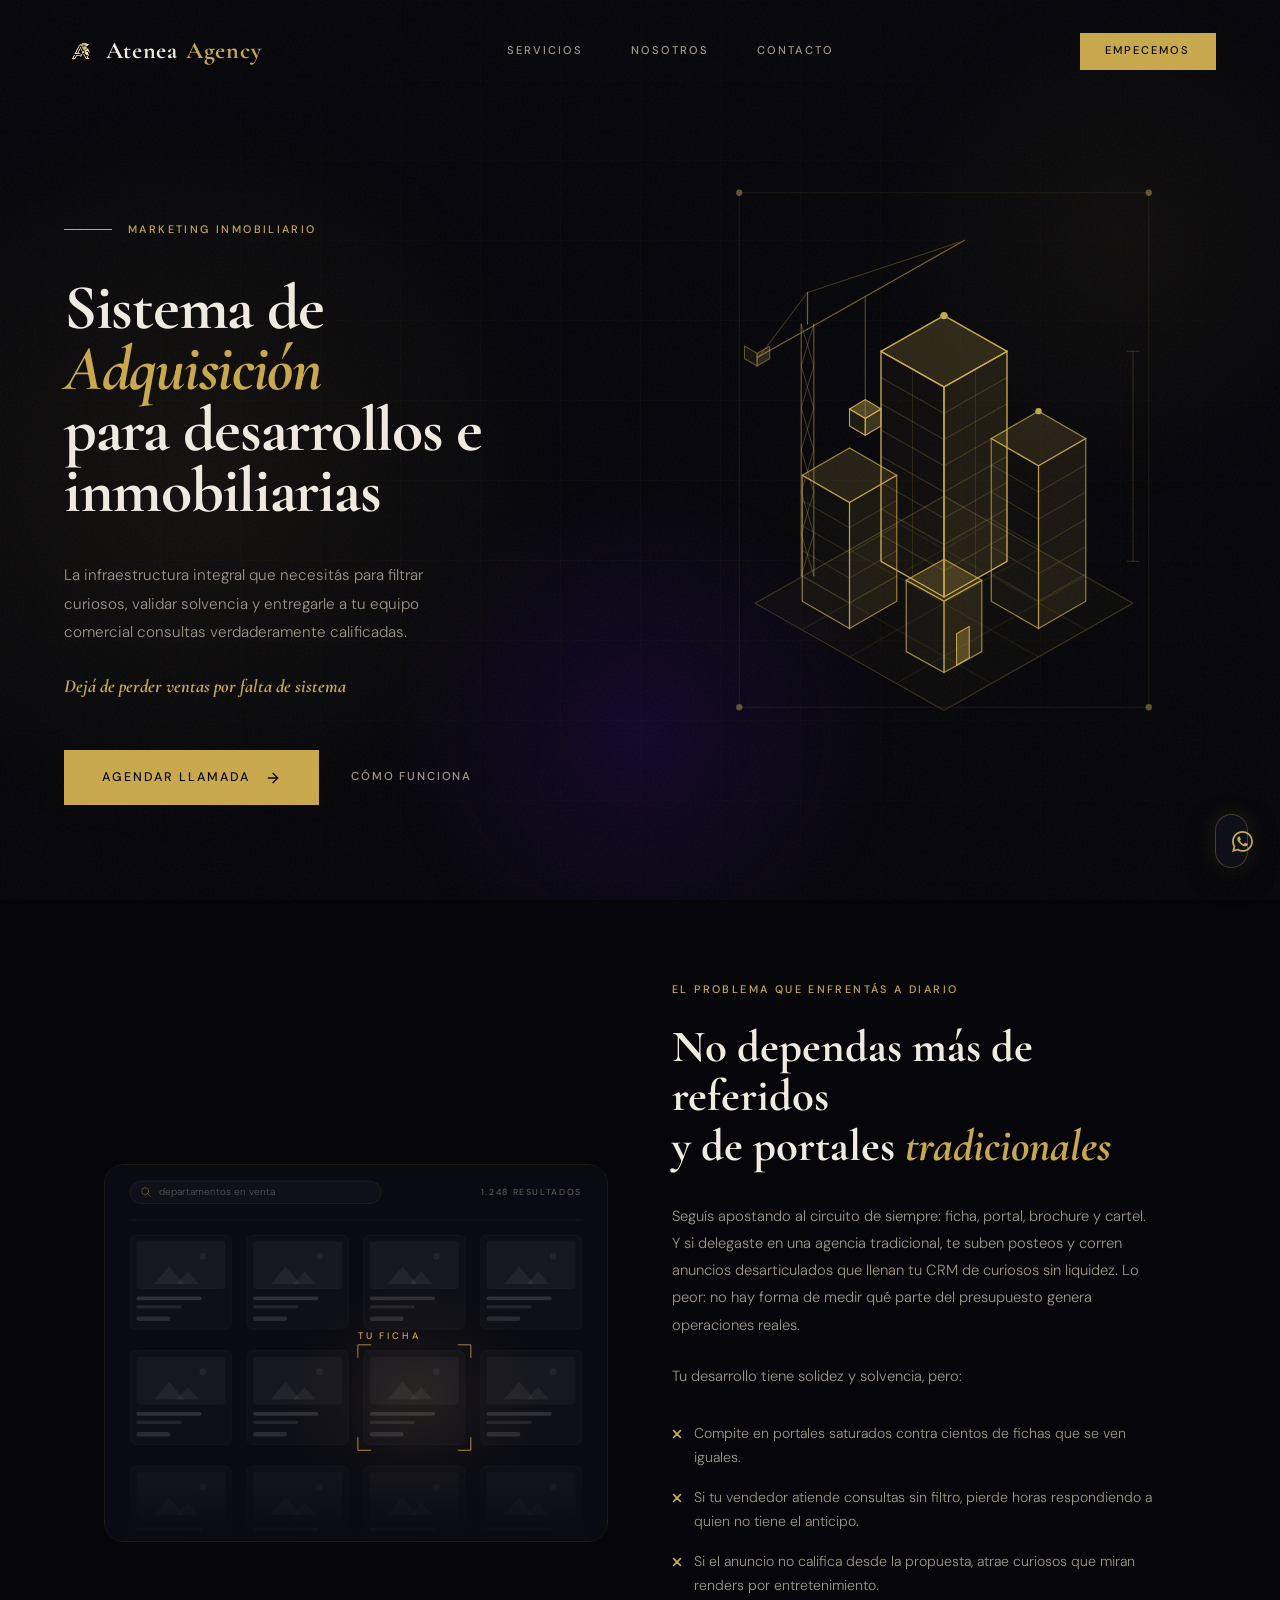
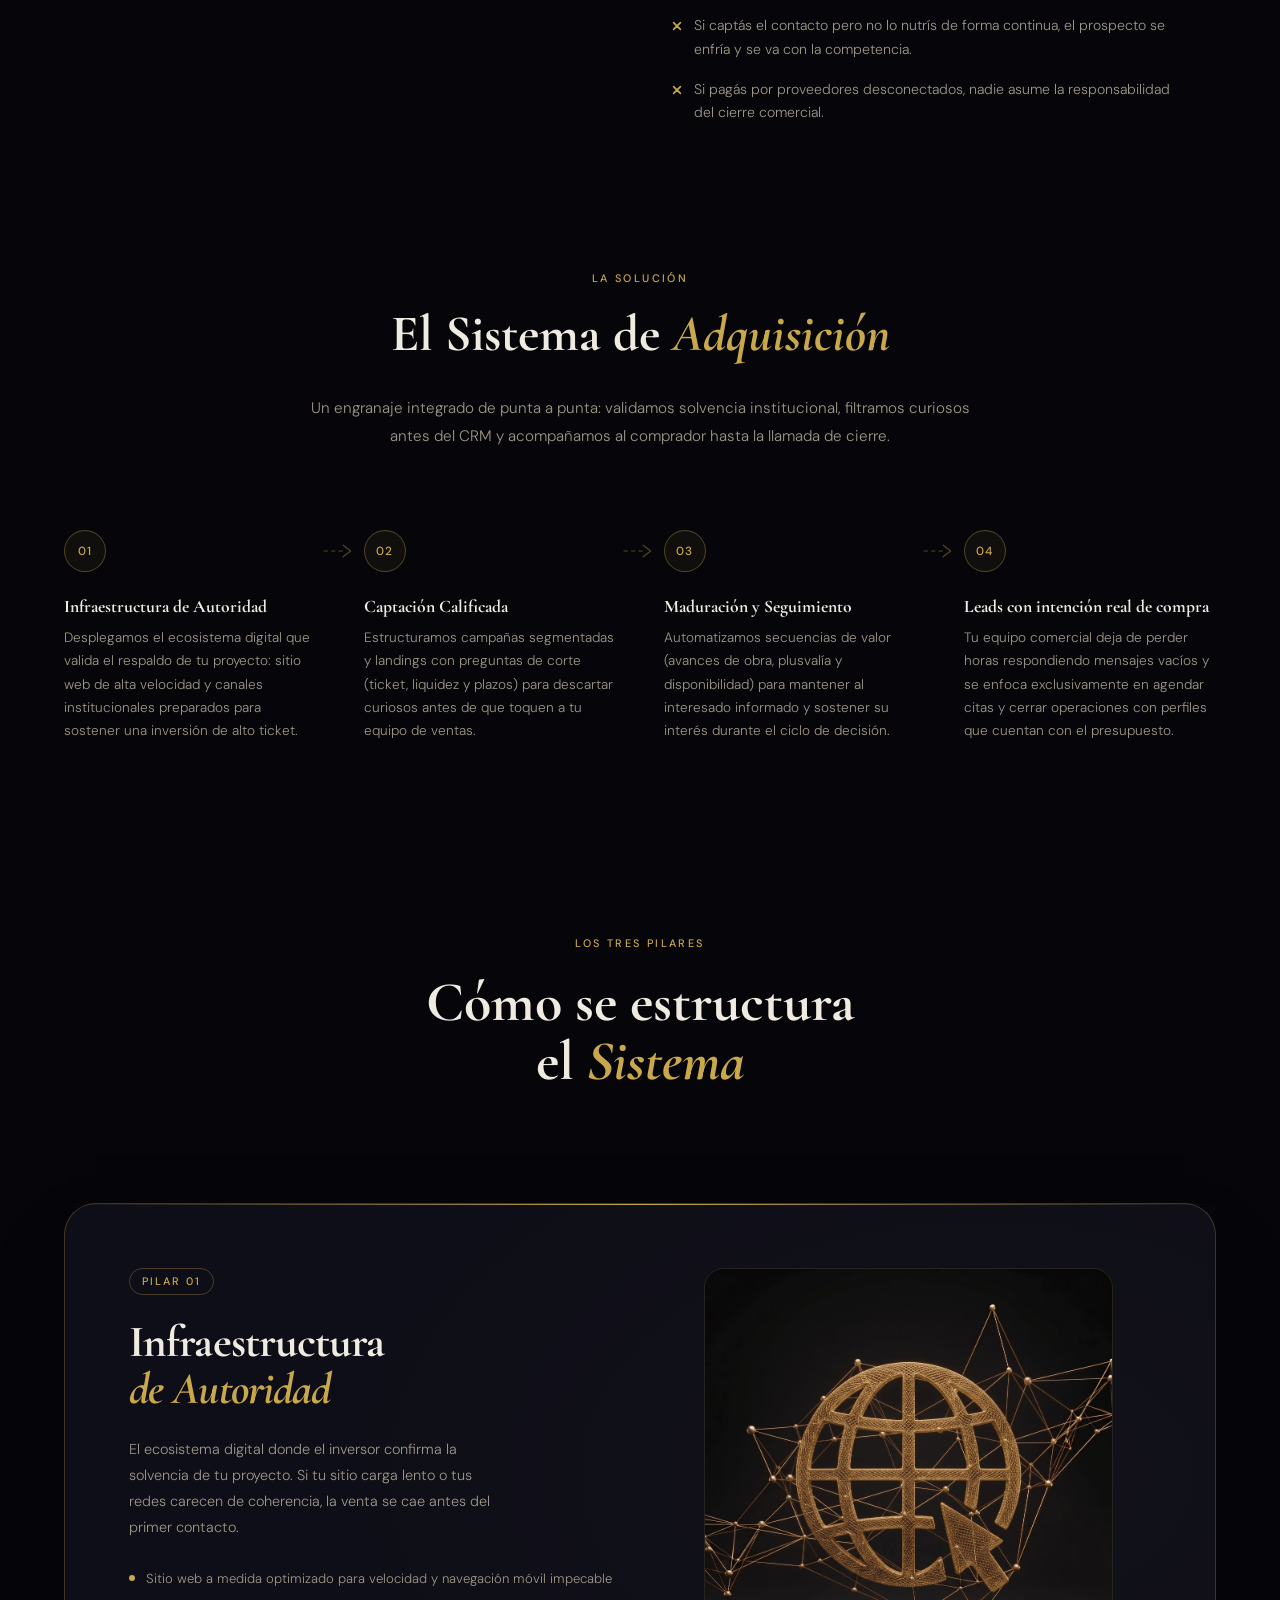
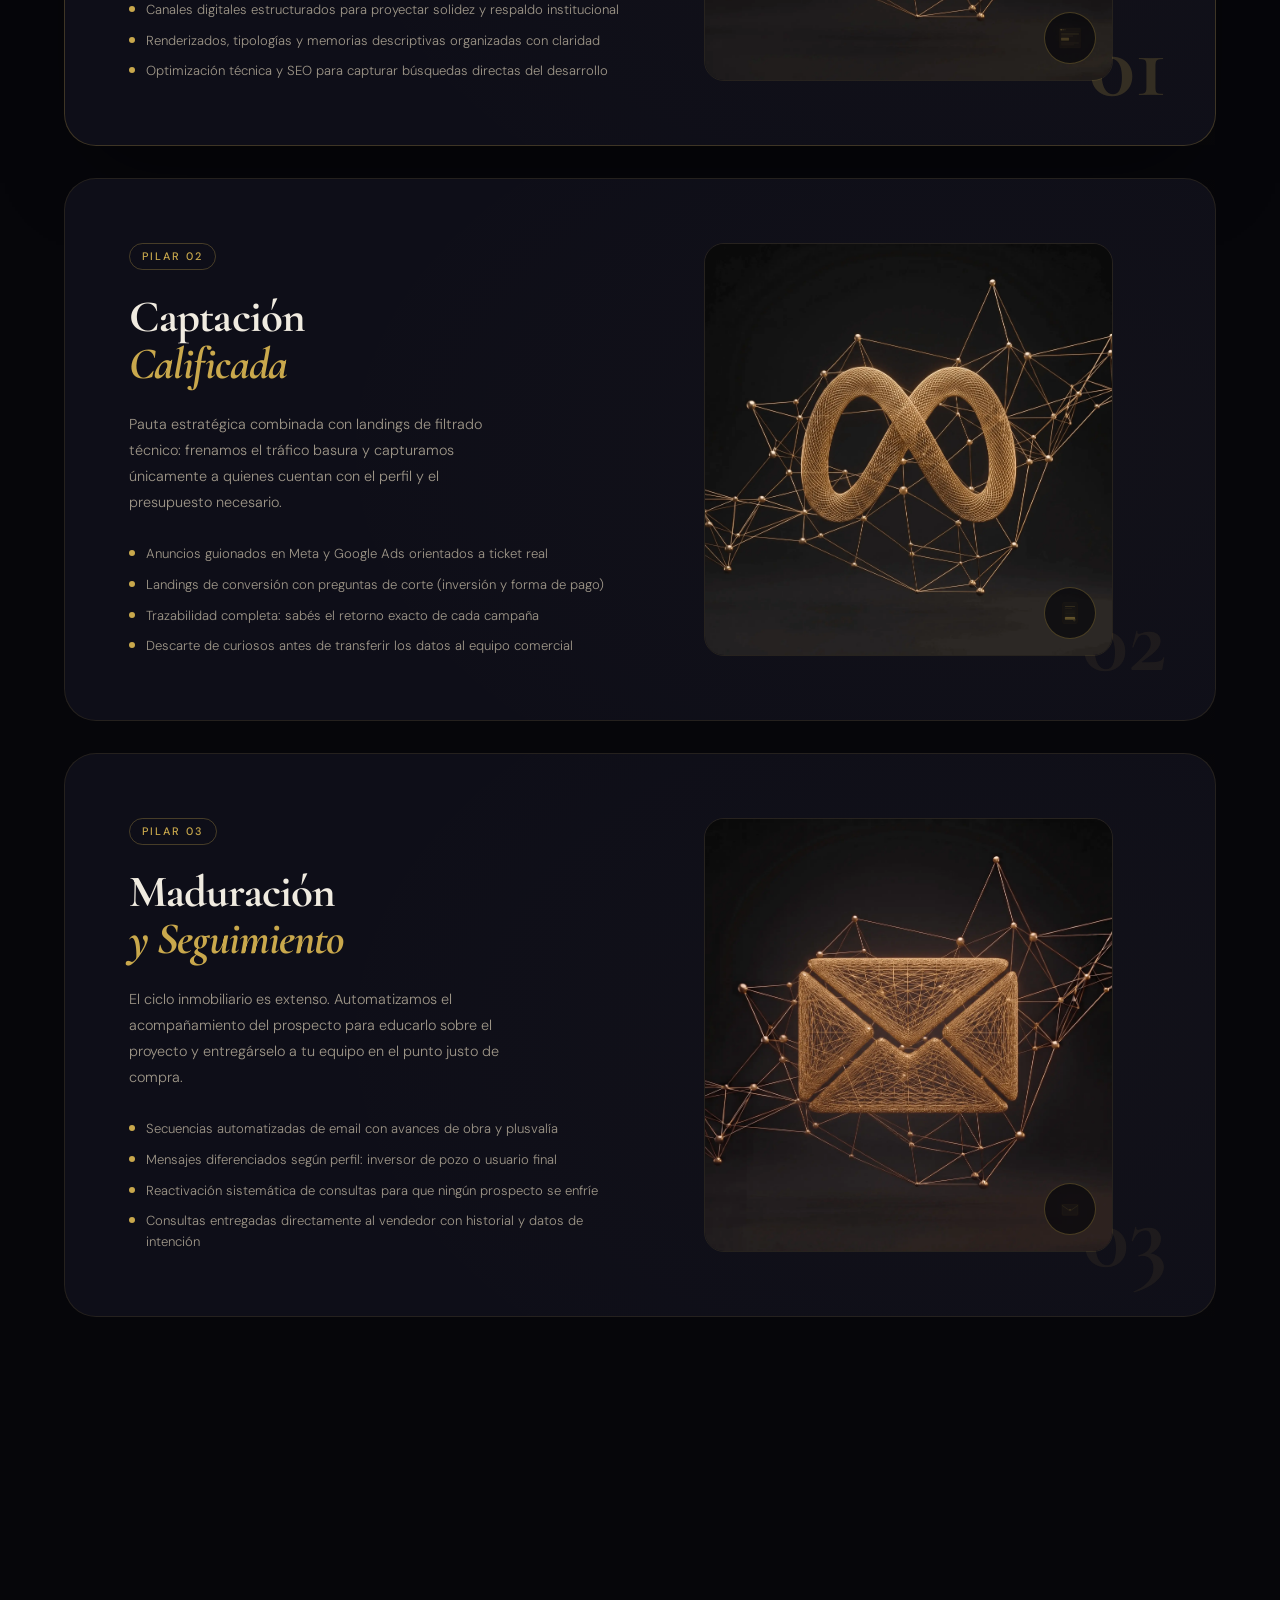
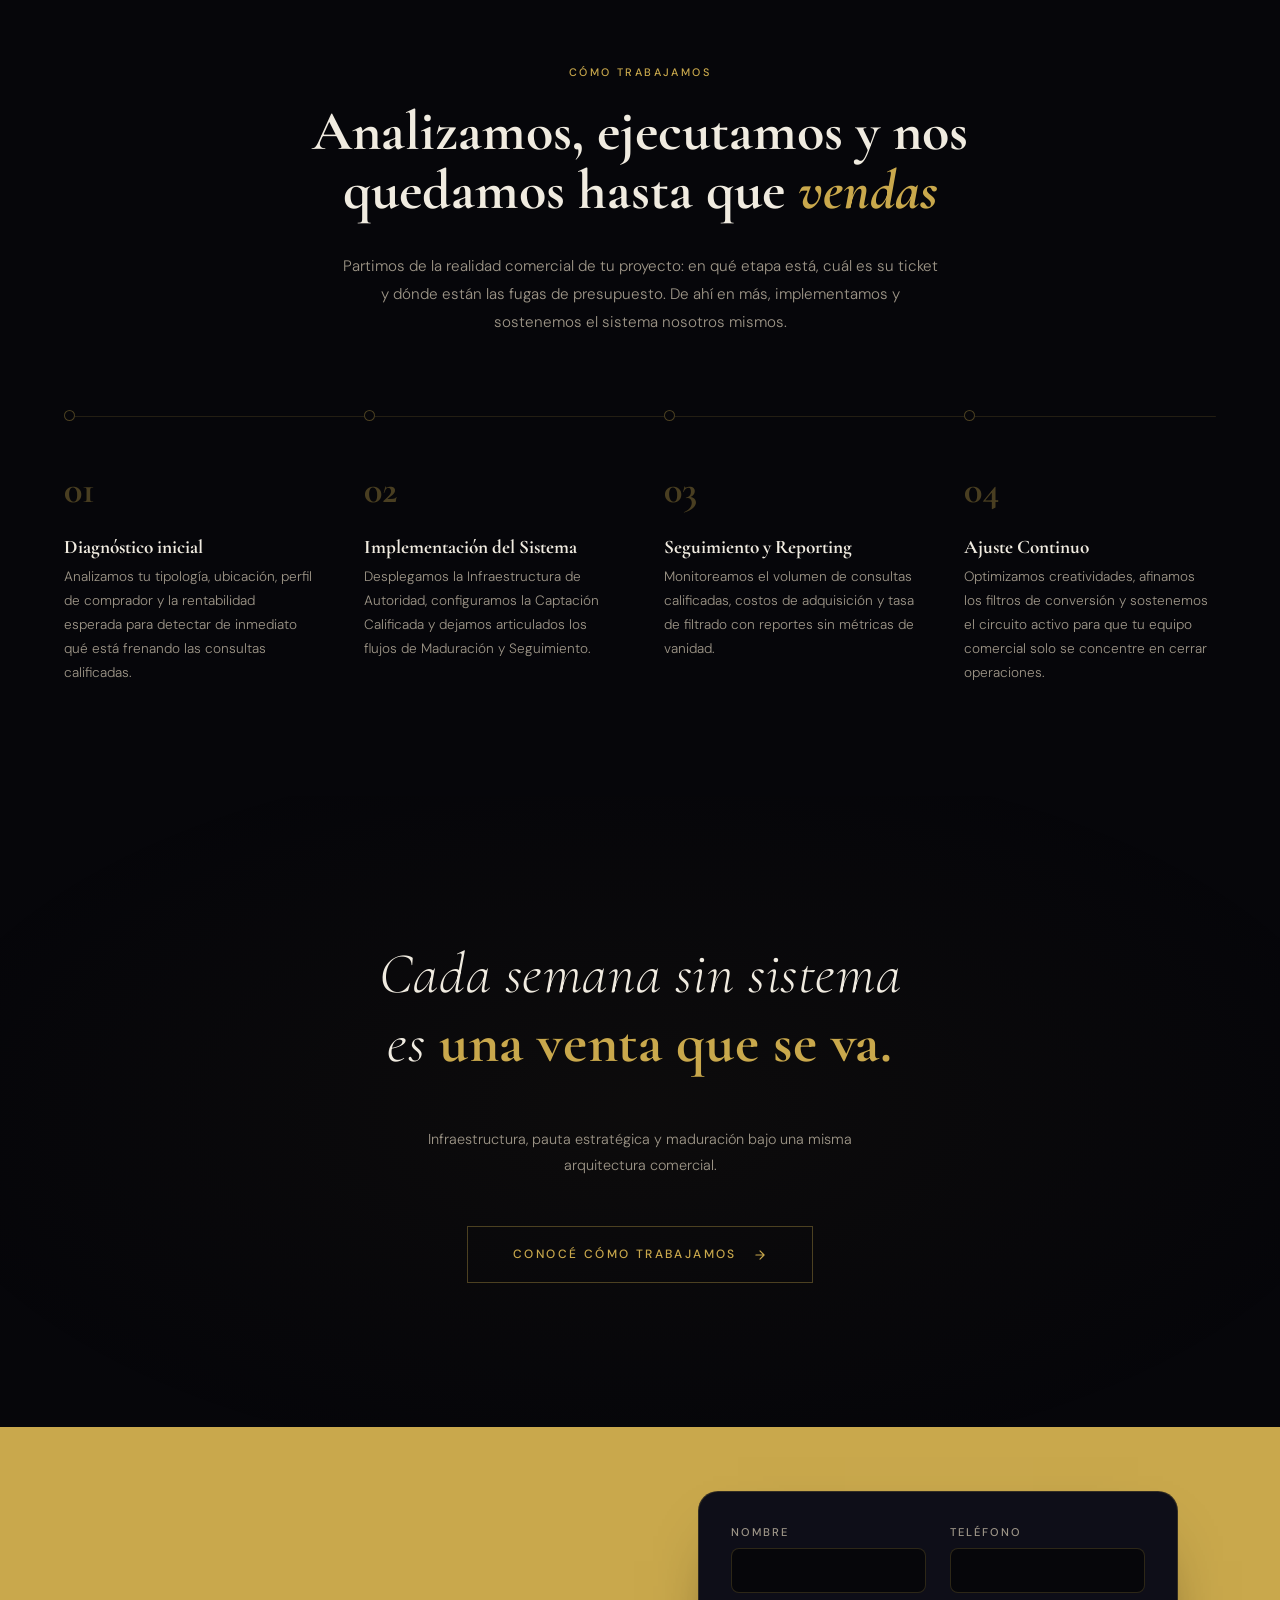
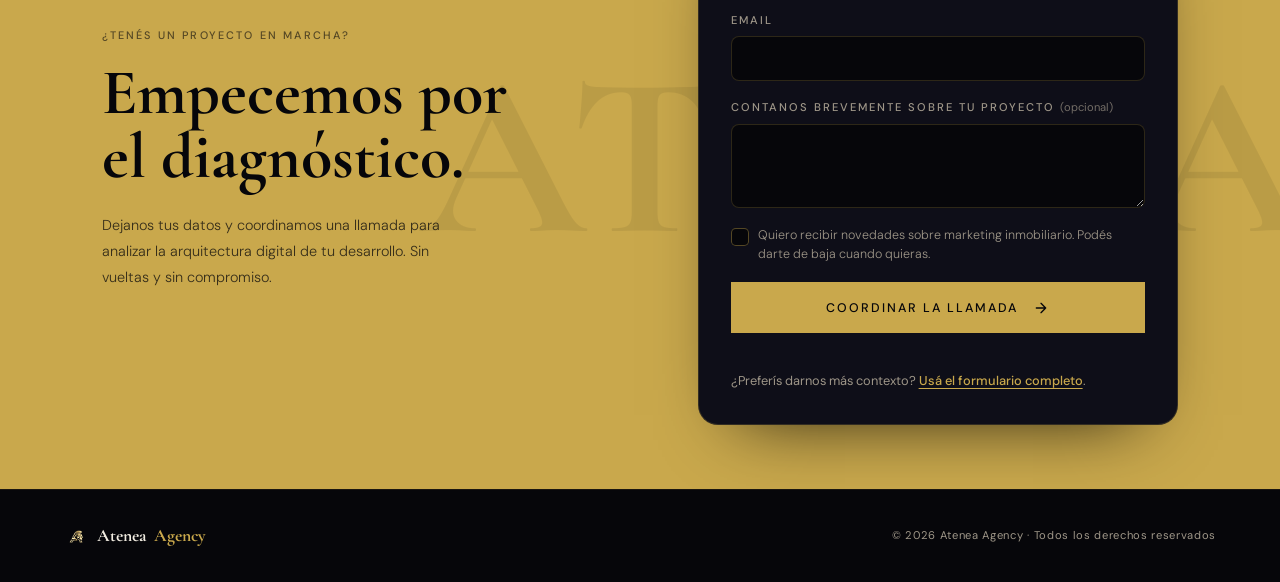
==== commit 6c01e024: "feat: mejorar copys de todas las páginas y ajustar tamaño de formulario" ====
--- a/index.html
+++ b/index.html
@@ -34,8 +34,10 @@
   <link rel="stylesheet"
     href="https://fonts.googleapis.com/css2?family=Cormorant+Garamond:ital,wght@0,300;0,700;1,700&family=DM+Sans:wght@300;400;500&display=swap"
     media="print" onload="this.media='all'">
-  <noscript><link rel="stylesheet"
-      href="https://fonts.googleapis.com/css2?family=Cormorant+Garamond:ital,wght@0,300;0,700;1,700&family=DM+Sans:wght@300;400;500&display=swap"></noscript>
+  <noscript>
+    <link rel="stylesheet"
+      href="https://fonts.googleapis.com/css2?family=Cormorant+Garamond:ital,wght@0,300;0,700;1,700&family=DM+Sans:wght@300;400;500&display=swap">
+  </noscript>
   <link rel="stylesheet" href="css/styles.css" fetchpriority="high">
 
   <script type="application/ld+json">
@@ -74,12 +76,9 @@
         "@type": "OfferCatalog",
         "name": "Servicios",
         "itemListElement": [
-          { "@type": "Offer", "itemOffered": { "@type": "Service", "name": "Desarrollo web a medida", "serviceType": "Marketing inmobiliario" } },
-          { "@type": "Offer", "itemOffered": { "@type": "Service", "name": "Landing pages de captación", "serviceType": "Marketing inmobiliario" } },
-          { "@type": "Offer", "itemOffered": { "@type": "Service", "name": "Gestión de redes sociales", "serviceType": "Marketing inmobiliario" } },
-          { "@type": "Offer", "itemOffered": { "@type": "Service", "name": "Campañas de pauta en Meta y Google Ads", "serviceType": "Marketing inmobiliario" } },
-          { "@type": "Offer", "itemOffered": { "@type": "Service", "name": "Email marketing y nutrición de leads", "serviceType": "Marketing inmobiliario" } },
-          { "@type": "Offer", "itemOffered": { "@type": "Service", "name": "Identidad de marca y diseño", "serviceType": "Marketing inmobiliario" } }
+          { "@type": "Offer", "itemOffered": { "@type": "Service", "name": "Infraestructura de Autoridad Digital", "serviceType": "Marketing inmobiliario" } },
+          { "@type": "Offer", "itemOffered": { "@type": "Service", "name": "Captación Calificada y Filtrado", "serviceType": "Marketing inmobiliario" } },
+          { "@type": "Offer", "itemOffered": { "@type": "Service", "name": "Maduración y Nutrición de Leads", "serviceType": "Marketing inmobiliario" } }
         ]
       }
     }
@@ -103,8 +102,8 @@
   </div>
 
   <nav class="nav" id="nav" aria-label="Navegación principal">
-    <a href="index.html" class="nav__logo"><img class="logo-icon" src="assets/img/logo/logo_mark.webp" alt="" width="512"
-        height="512">Atenea<em>Agency</em></a>
+    <a href="index.html" class="nav__logo"><img class="logo-icon" src="assets/img/logo/logo_mark.webp" alt=""
+        width="512" height="512">Atenea<em>Agency</em></a>
     <div class="nav__links">
       <a href="servicios.html">Servicios</a>
       <a href="nosotros.html">Nosotros</a>
@@ -126,934 +125,809 @@
 
   <main>
 
-  <section class="hero" aria-label="Presentación">
-
-    <div class="hero__left">
-      <div class="hero__kicker">
-        <div class="hero__kicker-line"></div>
-        <span>Marketing Inmobiliario</span>
-      </div>
-
-      <h1 class="hero__heading">
-        <span class="line">Sistema de</span>
-        <span class="line"><em>Adquisición</em></span>
-        <span class="line">para desarrollos e inmobiliarias</span>
-      </h1>
-
-      <p class="hero__body">
-        La estructura que necesitás activar para recibir consultas de valor y agendar citas con compradores e inversores
-        realmente calificados para tu propiedad.
-      </p>
-
-      <p class="hero__tagline">No pierdas oportunidades</p>
-
-      <div class="hero__actions">
-        <a href="contacto.html" class="btn-primary">
-          <span>Agendar llamada</span>
+    <section class="hero" aria-label="Presentación">
+
+      <div class="hero__left">
+        <div class="hero__kicker">
+          <div class="hero__kicker-line"></div>
+          <span>Marketing Inmobiliario</span>
+        </div>
+
+        <h1 class="hero__heading">
+          <span class="line">Sistema de</span>
+          <span class="line"><em>Adquisición</em></span>
+          <span class="line">para desarrollos e inmobiliarias</span>
+        </h1>
+
+        <p class="hero__body">
+          La infraestructura integral que necesitás para filtrar curiosos, validar solvencia y entregarle a tu equipo
+          comercial consultas verdaderamente calificadas.
+        </p>
+
+        <p class="hero__tagline">Dejá de perder ventas por falta de sistema</p>
+
+        <div class="hero__actions">
+          <a href="contacto.html" class="btn-primary">
+            <span>Agendar llamada</span>
+            <svg width="16" height="16" viewBox="0 0 24 24" fill="none" stroke="currentColor" stroke-width="2"
+              stroke-linecap="round" stroke-linejoin="round" aria-hidden="true">
+              <path d="M5 12h14M12 5l7 7-7 7" />
+            </svg>
+          </a>
+          <a href="servicios.html" class="btn-ghost">Cómo funciona</a>
+        </div>
+      </div>
+
+      <div class="hero__right" aria-hidden="true">
+        <div class="hero__visual">
+          <svg class="hero__deco-svg" viewBox="0 0 500 600" xmlns="http://www.w3.org/2000/svg" fill="none">
+
+            <rect x="55" y="55" width="390" height="490" stroke="rgba(201,168,76,0.1)" stroke-width="1"
+              stroke-dasharray="1760" stroke-dashoffset="1760"
+              style="animation:drawLine 2.8s .1s cubic-bezier(.23,1,.32,1) forwards" />
+            <circle cx="55" cy="55" r="3" fill="rgba(201,168,76,0.45)"
+              style="opacity:0;animation:fadeIn .3s 3s forwards" />
+            <circle cx="445" cy="55" r="3" fill="rgba(201,168,76,0.45)"
+              style="opacity:0;animation:fadeIn .3s 3s forwards" />
+            <circle cx="55" cy="545" r="3" fill="rgba(201,168,76,0.45)"
+              style="opacity:0;animation:fadeIn .3s 3s forwards" />
+            <circle cx="445" cy="545" r="3" fill="rgba(201,168,76,0.45)"
+              style="opacity:0;animation:fadeIn .3s 3s forwards" />
+
+            <g style="opacity:0;animation:fadeIn .8s .4s forwards">
+              <polygon points="250,548 430,446 250,344 70,446" fill="rgba(201,168,76,0.035)"
+                stroke="rgba(201,168,76,0.28)" stroke-width="1" />
+            </g>
+            <g stroke="rgba(201,168,76,0.1)" stroke-width="1">
+              <line x1="115" y1="471" x2="295" y2="369" stroke-dasharray="207" stroke-dashoffset="207"
+                style="animation:drawLine .9s 1s ease forwards" />
+              <line x1="160" y1="497" x2="340" y2="395" stroke-dasharray="207" stroke-dashoffset="207"
+                style="animation:drawLine .9s 1.05s ease forwards" />
+              <line x1="205" y1="522" x2="385" y2="420" stroke-dasharray="207" stroke-dashoffset="207"
+                style="animation:drawLine .9s 1.1s ease forwards" />
+              <line x1="385" y1="471" x2="205" y2="369" stroke-dasharray="207" stroke-dashoffset="207"
+                style="animation:drawLine .9s 1.15s ease forwards" />
+              <line x1="340" y1="497" x2="160" y2="395" stroke-dasharray="207" stroke-dashoffset="207"
+                style="animation:drawLine .9s 1.2s ease forwards" />
+              <line x1="295" y1="522" x2="115" y2="420" stroke-dasharray="207" stroke-dashoffset="207"
+                style="animation:drawLine .9s 1.25s ease forwards" />
+            </g>
+
+            <g stroke="rgba(201,168,76,0.5)" stroke-width="1.1" stroke-linecap="round">
+              <line x1="114" y1="420" x2="114" y2="180" stroke-dasharray="240" stroke-dashoffset="240"
+                style="animation:drawLine 1.1s 2.2s cubic-bezier(.23,1,.32,1) forwards" />
+              <line x1="126" y1="420" x2="126" y2="180" stroke-dasharray="240" stroke-dashoffset="240"
+                style="animation:drawLine 1.1s 2.25s cubic-bezier(.23,1,.32,1) forwards" />
+            </g>
+            <g stroke="rgba(201,168,76,0.28)" stroke-width="1">
+              <line x1="114" y1="420" x2="126" y2="380" stroke-dasharray="42" stroke-dashoffset="42"
+                style="animation:drawLine .3s 2.5s ease forwards" />
+              <line x1="126" y1="420" x2="114" y2="380" stroke-dasharray="42" stroke-dashoffset="42"
+                style="animation:drawLine .3s 2.5s ease forwards" />
+              <line x1="114" y1="380" x2="126" y2="340" stroke-dasharray="42" stroke-dashoffset="42"
+                style="animation:drawLine .3s 2.56s ease forwards" />
+              <line x1="126" y1="380" x2="114" y2="340" stroke-dasharray="42" stroke-dashoffset="42"
+                style="animation:drawLine .3s 2.56s ease forwards" />
+              <line x1="114" y1="340" x2="126" y2="300" stroke-dasharray="42" stroke-dashoffset="42"
+                style="animation:drawLine .3s 2.62s ease forwards" />
+              <line x1="126" y1="340" x2="114" y2="300" stroke-dasharray="42" stroke-dashoffset="42"
+                style="animation:drawLine .3s 2.62s ease forwards" />
+              <line x1="114" y1="300" x2="126" y2="260" stroke-dasharray="42" stroke-dashoffset="42"
+                style="animation:drawLine .3s 2.68s ease forwards" />
+              <line x1="126" y1="300" x2="114" y2="260" stroke-dasharray="42" stroke-dashoffset="42"
+                style="animation:drawLine .3s 2.68s ease forwards" />
+              <line x1="114" y1="260" x2="126" y2="220" stroke-dasharray="42" stroke-dashoffset="42"
+                style="animation:drawLine .3s 2.74s ease forwards" />
+              <line x1="126" y1="260" x2="114" y2="220" stroke-dasharray="42" stroke-dashoffset="42"
+                style="animation:drawLine .3s 2.74s ease forwards" />
+              <line x1="114" y1="220" x2="126" y2="180" stroke-dasharray="42" stroke-dashoffset="42"
+                style="animation:drawLine .3s 2.8s ease forwards" />
+              <line x1="126" y1="220" x2="114" y2="180" stroke-dasharray="42" stroke-dashoffset="42"
+                style="animation:drawLine .3s 2.8s ease forwards" />
+            </g>
+            <g stroke="rgba(201,168,76,0.55)" stroke-width="1.2" stroke-linecap="round">
+              <line x1="120" y1="185" x2="270" y2="100" stroke-dasharray="172" stroke-dashoffset="172"
+                style="animation:drawLine .8s 2.9s cubic-bezier(.23,1,.32,1) forwards" />
+              <line x1="120" y1="185" x2="72" y2="212" stroke-dasharray="55" stroke-dashoffset="55"
+                style="animation:drawLine .4s 2.9s ease forwards" />
+              <line x1="120" y1="180" x2="120" y2="150" stroke-dasharray="30" stroke-dashoffset="30"
+                style="animation:drawLine .3s 3s ease forwards" />
+            </g>
+            <g stroke="rgba(201,168,76,0.3)" stroke-width="1">
+              <line x1="120" y1="150" x2="265" y2="102" stroke-dasharray="153" stroke-dashoffset="153"
+                style="animation:drawLine .6s 3.2s ease forwards" />
+              <line x1="120" y1="150" x2="74" y2="211" stroke-dasharray="76" stroke-dashoffset="76"
+                style="animation:drawLine .4s 3.2s ease forwards" />
+            </g>
+            <g style="opacity:0;animation:fadeIn .5s 3.3s forwards">
+              <polygon points="72,220 84,213 84,201 72,208" fill="rgba(201,168,76,0.2)" stroke="rgba(201,168,76,0.45)"
+                stroke-width="1" />
+              <polygon points="72,220 60,213 60,201 72,208" fill="rgba(201,168,76,0.08)" stroke="rgba(201,168,76,0.45)"
+                stroke-width="1" />
+            </g>
+            <line x1="175" y1="154" x2="175" y2="270" stroke="rgba(201,168,76,0.45)" stroke-width="1"
+              stroke-dasharray="116" stroke-dashoffset="116" style="animation:drawLine .5s 3.4s ease forwards" />
+            <g style="opacity:0;animation:fadeIn .5s 3.7s forwards">
+              <polygon points="175,286 190,277 190,261 175,270" fill="rgba(201,168,76,0.28)" stroke="#C9A84C"
+                stroke-width="1" />
+              <polygon points="175,286 160,277 160,261 175,270" fill="rgba(201,168,76,0.12)" stroke="#C9A84C"
+                stroke-width="1" />
+              <polygon points="175,270 190,261 175,252 160,261" fill="rgba(201,168,76,0.4)" stroke="#C9A84C"
+                stroke-width="1" />
+            </g>
+
+            <g style="opacity:0;animation:fadeIn .9s .9s forwards">
+              <polygon points="250,440 310,406 310,206 250,240" fill="rgba(201,168,76,0.12)" stroke="#C9A84C"
+                stroke-width="1.3" />
+              <polygon points="250,440 190,406 190,206 250,240" fill="rgba(201,168,76,0.045)" stroke="#C9A84C"
+                stroke-width="1.3" />
+              <polygon points="250,240 310,206 250,172 190,206" fill="rgba(201,168,76,0.2)" stroke="#C9A84C"
+                stroke-width="1.3" />
+            </g>
+            <g stroke="rgba(201,168,76,0.22)" stroke-width="1">
+              <line x1="250" y1="415" x2="310" y2="381" stroke-dasharray="69" stroke-dashoffset="69"
+                style="animation:drawLine .4s 1.6s ease forwards" />
+              <line x1="250" y1="415" x2="190" y2="381" stroke-dasharray="69" stroke-dashoffset="69"
+                style="animation:drawLine .4s 1.6s ease forwards" />
+              <line x1="250" y1="390" x2="310" y2="356" stroke-dasharray="69" stroke-dashoffset="69"
+                style="animation:drawLine .4s 1.66s ease forwards" />
+              <line x1="250" y1="390" x2="190" y2="356" stroke-dasharray="69" stroke-dashoffset="69"
+                style="animation:drawLine .4s 1.66s ease forwards" />
+              <line x1="250" y1="365" x2="310" y2="331" stroke-dasharray="69" stroke-dashoffset="69"
+                style="animation:drawLine .4s 1.72s ease forwards" />
+              <line x1="250" y1="365" x2="190" y2="331" stroke-dasharray="69" stroke-dashoffset="69"
+                style="animation:drawLine .4s 1.72s ease forwards" />
+              <line x1="250" y1="340" x2="310" y2="306" stroke-dasharray="69" stroke-dashoffset="69"
+                style="animation:drawLine .4s 1.78s ease forwards" />
+              <line x1="250" y1="340" x2="190" y2="306" stroke-dasharray="69" stroke-dashoffset="69"
+                style="animation:drawLine .4s 1.78s ease forwards" />
+              <line x1="250" y1="315" x2="310" y2="281" stroke-dasharray="69" stroke-dashoffset="69"
+                style="animation:drawLine .4s 1.84s ease forwards" />
+              <line x1="250" y1="315" x2="190" y2="281" stroke-dasharray="69" stroke-dashoffset="69"
+                style="animation:drawLine .4s 1.84s ease forwards" />
+              <line x1="250" y1="290" x2="310" y2="256" stroke-dasharray="69" stroke-dashoffset="69"
+                style="animation:drawLine .4s 1.9s ease forwards" />
+              <line x1="250" y1="290" x2="190" y2="256" stroke-dasharray="69" stroke-dashoffset="69"
+                style="animation:drawLine .4s 1.9s ease forwards" />
+              <line x1="250" y1="265" x2="310" y2="231" stroke-dasharray="69" stroke-dashoffset="69"
+                style="animation:drawLine .4s 1.96s ease forwards" />
+              <line x1="250" y1="265" x2="190" y2="231" stroke-dasharray="69" stroke-dashoffset="69"
+                style="animation:drawLine .4s 1.96s ease forwards" />
+            </g>
+            <g stroke="rgba(201,168,76,0.14)" stroke-width="1">
+              <line x1="280" y1="423" x2="280" y2="223" stroke-dasharray="200" stroke-dashoffset="200"
+                style="animation:drawLine .7s 2.05s ease forwards" />
+              <line x1="220" y1="423" x2="220" y2="223" stroke-dasharray="200" stroke-dashoffset="200"
+                style="animation:drawLine .7s 2.05s ease forwards" />
+            </g>
+            <circle cx="250" cy="172" r="3.5" fill="#C9A84C" style="opacity:0;animation:fadeIn .4s 2.2s forwards" />
+
+            <g style="opacity:0;animation:fadeIn .8s 1.3s forwards">
+              <polygon points="160,470 205,444 205,324 160,350" fill="rgba(201,168,76,0.1)"
+                stroke="rgba(201,168,76,0.75)" stroke-width="1.1" />
+              <polygon points="160,470 115,444 115,324 160,350" fill="rgba(201,168,76,0.04)"
+                stroke="rgba(201,168,76,0.75)" stroke-width="1.1" />
+              <polygon points="160,350 205,324 160,298 115,324" fill="rgba(201,168,76,0.17)"
+                stroke="rgba(201,168,76,0.75)" stroke-width="1.1" />
+            </g>
+            <g stroke="rgba(201,168,76,0.2)" stroke-width="1">
+              <line x1="160" y1="446" x2="205" y2="420" stroke-dasharray="52" stroke-dashoffset="52"
+                style="animation:drawLine .4s 2s ease forwards" />
+              <line x1="160" y1="446" x2="115" y2="420" stroke-dasharray="52" stroke-dashoffset="52"
+                style="animation:drawLine .4s 2s ease forwards" />
+              <line x1="160" y1="422" x2="205" y2="396" stroke-dasharray="52" stroke-dashoffset="52"
+                style="animation:drawLine .4s 2.06s ease forwards" />
+              <line x1="160" y1="422" x2="115" y2="396" stroke-dasharray="52" stroke-dashoffset="52"
+                style="animation:drawLine .4s 2.06s ease forwards" />
+              <line x1="160" y1="398" x2="205" y2="372" stroke-dasharray="52" stroke-dashoffset="52"
+                style="animation:drawLine .4s 2.12s ease forwards" />
+              <line x1="160" y1="398" x2="115" y2="372" stroke-dasharray="52" stroke-dashoffset="52"
+                style="animation:drawLine .4s 2.12s ease forwards" />
+              <line x1="160" y1="374" x2="205" y2="348" stroke-dasharray="52" stroke-dashoffset="52"
+                style="animation:drawLine .4s 2.18s ease forwards" />
+              <line x1="160" y1="374" x2="115" y2="348" stroke-dasharray="52" stroke-dashoffset="52"
+                style="animation:drawLine .4s 2.18s ease forwards" />
+            </g>
+
+            <g style="opacity:0;animation:fadeIn .8s 1.5s forwards">
+              <polygon points="340,470 385,444 385,289 340,315" fill="rgba(201,168,76,0.1)"
+                stroke="rgba(201,168,76,0.75)" stroke-width="1.1" />
+              <polygon points="340,470 295,444 295,289 340,315" fill="rgba(201,168,76,0.04)"
+                stroke="rgba(201,168,76,0.75)" stroke-width="1.1" />
+              <polygon points="340,315 385,289 340,263 295,289" fill="rgba(201,168,76,0.17)"
+                stroke="rgba(201,168,76,0.75)" stroke-width="1.1" />
+            </g>
+            <g stroke="rgba(201,168,76,0.2)" stroke-width="1">
+              <line x1="340" y1="444" x2="385" y2="418" stroke-dasharray="52" stroke-dashoffset="52"
+                style="animation:drawLine .4s 2.1s ease forwards" />
+              <line x1="340" y1="444" x2="295" y2="418" stroke-dasharray="52" stroke-dashoffset="52"
+                style="animation:drawLine .4s 2.1s ease forwards" />
+              <line x1="340" y1="418" x2="385" y2="392" stroke-dasharray="52" stroke-dashoffset="52"
+                style="animation:drawLine .4s 2.16s ease forwards" />
+              <line x1="340" y1="418" x2="295" y2="392" stroke-dasharray="52" stroke-dashoffset="52"
+                style="animation:drawLine .4s 2.16s ease forwards" />
+              <line x1="340" y1="392" x2="385" y2="366" stroke-dasharray="52" stroke-dashoffset="52"
+                style="animation:drawLine .4s 2.22s ease forwards" />
+              <line x1="340" y1="392" x2="295" y2="366" stroke-dasharray="52" stroke-dashoffset="52"
+                style="animation:drawLine .4s 2.22s ease forwards" />
+              <line x1="340" y1="366" x2="385" y2="340" stroke-dasharray="52" stroke-dashoffset="52"
+                style="animation:drawLine .4s 2.28s ease forwards" />
+              <line x1="340" y1="366" x2="295" y2="340" stroke-dasharray="52" stroke-dashoffset="52"
+                style="animation:drawLine .4s 2.28s ease forwards" />
+              <line x1="340" y1="340" x2="385" y2="314" stroke-dasharray="52" stroke-dashoffset="52"
+                style="animation:drawLine .4s 2.34s ease forwards" />
+              <line x1="340" y1="340" x2="295" y2="314" stroke-dasharray="52" stroke-dashoffset="52"
+                style="animation:drawLine .4s 2.34s ease forwards" />
+            </g>
+            <circle cx="340" cy="263" r="3" fill="#C9A84C" style="opacity:0;animation:fadeIn .4s 2.5s forwards" />
+
+            <g style="opacity:0;animation:fadeIn .8s 1.7s forwards">
+              <polygon points="250,512 286,492 286,424 250,444" fill="rgba(201,168,76,0.14)"
+                stroke="rgba(201,168,76,0.8)" stroke-width="1.1" />
+              <polygon points="250,512 214,492 214,424 250,444" fill="rgba(201,168,76,0.05)"
+                stroke="rgba(201,168,76,0.8)" stroke-width="1.1" />
+              <polygon points="250,444 286,424 250,404 214,424" fill="rgba(201,168,76,0.22)"
+                stroke="rgba(201,168,76,0.8)" stroke-width="1.1" />
+            </g>
+            <polygon points="262,505 274,498 274,468 262,475" fill="rgba(201,168,76,0.3)" stroke="#C9A84C"
+              stroke-width="1" style="opacity:0;animation:fadeIn .5s 2.4s forwards" />
+
+            <g stroke="rgba(201,168,76,0.22)" stroke-width="1">
+              <line x1="430" y1="206" x2="430" y2="406" stroke-dasharray="200" stroke-dashoffset="200"
+                style="animation:drawLine .8s 3.5s ease forwards" />
+              <line x1="424" y1="206" x2="436" y2="206" stroke-dasharray="12" stroke-dashoffset="12"
+                style="animation:drawLine .2s 4.1s ease forwards" />
+              <line x1="424" y1="406" x2="436" y2="406" stroke-dasharray="12" stroke-dashoffset="12"
+                style="animation:drawLine .2s 4.1s ease forwards" />
+            </g>
+
+          </svg>
+        </div>
+      </div>
+
+    </section>
+
+    <section class="split reveal" aria-labelledby="mercado-title">
+      <div class="split__media split__media--hide-mobile">
+        <svg class="fx-svg" viewBox="0 0 800 600" role="img" preserveAspectRatio="xMidYMid slice"
+          aria-label="Grilla de fichas idénticas en un portal inmobiliario: la tuya, señalada, se ve igual que todas las demás">
+          <title>Tu ficha compite contra cientos de fichas iguales</title>
+
+          <defs>
+            <radialGradient id="fichaGlow" cx="50%" cy="50%" r="50%">
+              <stop offset="0%" stop-color="#C9A84C" stop-opacity="0.1" />
+              <stop offset="60%" stop-color="#C9A84C" stop-opacity="0.028" />
+              <stop offset="100%" stop-color="#C9A84C" stop-opacity="0" />
+            </radialGradient>
+            <linearGradient id="fichaFade" x1="0" y1="455" x2="0" y2="600" gradientUnits="userSpaceOnUse">
+              <stop offset="0%" stop-color="#0A0A12" stop-opacity="0" />
+              <stop offset="100%" stop-color="#0A0A12" stop-opacity="1" />
+            </linearGradient>
+          </defs>
+
+          <rect width="800" height="600" fill="#0A0A12" />
+          <g data-fade style="--d:1.05s">
+            <ellipse data-loop="pulse" style="--dur:5.6s; --d2:1.4s; --lo:0.45" cx="493" cy="371" rx="205" ry="178"
+              fill="url(#fichaGlow)" />
+          </g>
+
+          <g data-fade style="--d:0s">
+            <rect x="40" y="26" width="400" height="36" rx="18" fill="rgba(255,255,255,0.025)"
+              stroke="rgba(201,168,76,0.16)" />
+            <g fill="none" stroke="rgba(201,168,76,0.45)" stroke-width="1.3" stroke-linecap="round">
+              <circle cx="64" cy="42" r="5.5" />
+              <line x1="68" y1="46" x2="72.5" y2="50.5" />
+            </g>
+            <text x="86" y="48" fill="rgba(240,235,224,0.3)" font-family="'DM Sans', system-ui, sans-serif"
+              font-size="16" font-weight="300">departamentos en venta</text>
+            <text x="760" y="48" text-anchor="end" fill="rgba(158,150,136,0.55)"
+              font-family="'DM Sans', system-ui, sans-serif" font-size="14" font-weight="500" letter-spacing="2.6">1.248
+              RESULTADOS</text>
+            <line x1="40" y1="88" x2="760" y2="88" stroke="rgba(201,168,76,0.1)" stroke-width="1" />
+          </g>
+
+          <g class="fx-svg__grid">
+            <g data-fade style="--d:0.120s">
+              <rect x="40" y="112" width="162" height="150" rx="10" fill="rgba(255,255,255,0.018)"
+                stroke="rgba(255,255,255,0.055)" />
+              <rect x="50" y="122" width="142" height="76" rx="6" fill="rgba(255,255,255,0.035)" />
+              <g fill="rgba(255,255,255,0.05)">
+                <path d="M78 190 L102 162 L126 190 Z" />
+                <path d="M114 190 L132 170 L150 190 Z" />
+                <circle cx="156" cy="146" r="5.5" />
+              </g>
+              <rect x="50" y="210" width="104" height="6" rx="3" fill="rgba(240,235,224,0.14)" />
+              <rect x="50" y="224" width="72" height="5" rx="2.5" fill="rgba(240,235,224,0.09)" />
+              <rect x="50" y="242" width="54" height="7" rx="3.5" fill="rgba(240,235,224,0.12)" />
+            </g>
+            <g data-fade style="--d:0.165s">
+              <rect x="226" y="112" width="162" height="150" rx="10" fill="rgba(255,255,255,0.018)"
+                stroke="rgba(255,255,255,0.055)" />
+              <rect x="236" y="122" width="142" height="76" rx="6" fill="rgba(255,255,255,0.035)" />
+              <g fill="rgba(255,255,255,0.05)">
+                <path d="M264 190 L288 162 L312 190 Z" />
+                <path d="M300 190 L318 170 L336 190 Z" />
+                <circle cx="342" cy="146" r="5.5" />
+              </g>
+              <rect x="236" y="210" width="104" height="6" rx="3" fill="rgba(240,235,224,0.14)" />
+              <rect x="236" y="224" width="72" height="5" rx="2.5" fill="rgba(240,235,224,0.09)" />
+              <rect x="236" y="242" width="54" height="7" rx="3.5" fill="rgba(240,235,224,0.12)" />
+            </g>
+            <g data-fade style="--d:0.210s">
+              <rect x="412" y="112" width="162" height="150" rx="10" fill="rgba(255,255,255,0.018)"
+                stroke="rgba(255,255,255,0.055)" />
+              <rect x="422" y="122" width="142" height="76" rx="6" fill="rgba(255,255,255,0.035)" />
+              <g fill="rgba(255,255,255,0.05)">
+                <path d="M450 190 L474 162 L498 190 Z" />
+                <path d="M486 190 L504 170 L522 190 Z" />
+                <circle cx="528" cy="146" r="5.5" />
+              </g>
+              <rect x="422" y="210" width="104" height="6" rx="3" fill="rgba(240,235,224,0.14)" />
+              <rect x="422" y="224" width="72" height="5" rx="2.5" fill="rgba(240,235,224,0.09)" />
+              <rect x="422" y="242" width="54" height="7" rx="3.5" fill="rgba(240,235,224,0.12)" />
+            </g>
+            <g data-fade style="--d:0.255s">
+              <rect x="598" y="112" width="162" height="150" rx="10" fill="rgba(255,255,255,0.018)"
+                stroke="rgba(255,255,255,0.055)" />
+              <rect x="608" y="122" width="142" height="76" rx="6" fill="rgba(255,255,255,0.035)" />
+              <g fill="rgba(255,255,255,0.05)">
+                <path d="M636 190 L660 162 L684 190 Z" />
+                <path d="M672 190 L690 170 L708 190 Z" />
+                <circle cx="714" cy="146" r="5.5" />
+              </g>
+              <rect x="608" y="210" width="104" height="6" rx="3" fill="rgba(240,235,224,0.14)" />
+              <rect x="608" y="224" width="72" height="5" rx="2.5" fill="rgba(240,235,224,0.09)" />
+              <rect x="608" y="242" width="54" height="7" rx="3.5" fill="rgba(240,235,224,0.12)" />
+            </g>
+            <g data-fade style="--d:0.300s">
+              <rect x="40" y="296" width="162" height="150" rx="10" fill="rgba(255,255,255,0.018)"
+                stroke="rgba(255,255,255,0.055)" />
+              <rect x="50" y="306" width="142" height="76" rx="6" fill="rgba(255,255,255,0.035)" />
+              <g fill="rgba(255,255,255,0.05)">
+                <path d="M78 374 L102 346 L126 374 Z" />
+                <path d="M114 374 L132 354 L150 374 Z" />
+                <circle cx="156" cy="330" r="5.5" />
+              </g>
+              <rect x="50" y="394" width="104" height="6" rx="3" fill="rgba(240,235,224,0.14)" />
+              <rect x="50" y="408" width="72" height="5" rx="2.5" fill="rgba(240,235,224,0.09)" />
+              <rect x="50" y="426" width="54" height="7" rx="3.5" fill="rgba(240,235,224,0.12)" />
+            </g>
+            <g data-fade style="--d:0.345s">
+              <rect x="226" y="296" width="162" height="150" rx="10" fill="rgba(255,255,255,0.018)"
+                stroke="rgba(255,255,255,0.055)" />
+              <rect x="236" y="306" width="142" height="76" rx="6" fill="rgba(255,255,255,0.035)" />
+              <g fill="rgba(255,255,255,0.05)">
+                <path d="M264 374 L288 346 L312 374 Z" />
+                <path d="M300 374 L318 354 L336 374 Z" />
+                <circle cx="342" cy="330" r="5.5" />
+              </g>
+              <rect x="236" y="394" width="104" height="6" rx="3" fill="rgba(240,235,224,0.14)" />
+              <rect x="236" y="408" width="72" height="5" rx="2.5" fill="rgba(240,235,224,0.09)" />
+              <rect x="236" y="426" width="54" height="7" rx="3.5" fill="rgba(240,235,224,0.12)" />
+            </g>
+            <g data-fade style="--d:0.390s">
+              <rect x="412" y="296" width="162" height="150" rx="10" fill="rgba(255,255,255,0.018)"
+                stroke="rgba(255,255,255,0.055)" />
+              <rect x="422" y="306" width="142" height="76" rx="6" fill="rgba(255,255,255,0.035)" />
+              <g fill="rgba(255,255,255,0.05)">
+                <path d="M450 374 L474 346 L498 374 Z" />
+                <path d="M486 374 L504 354 L522 374 Z" />
+                <circle cx="528" cy="330" r="5.5" />
+              </g>
+              <rect x="422" y="394" width="104" height="6" rx="3" fill="rgba(240,235,224,0.14)" />
+              <rect x="422" y="408" width="72" height="5" rx="2.5" fill="rgba(240,235,224,0.09)" />
+              <rect x="422" y="426" width="54" height="7" rx="3.5" fill="rgba(240,235,224,0.12)" />
+            </g>
+            <g data-fade style="--d:0.435s">
+              <rect x="598" y="296" width="162" height="150" rx="10" fill="rgba(255,255,255,0.018)"
+                stroke="rgba(255,255,255,0.055)" />
+              <rect x="608" y="306" width="142" height="76" rx="6" fill="rgba(255,255,255,0.035)" />
+              <g fill="rgba(255,255,255,0.05)">
+                <path d="M636 374 L660 346 L684 374 Z" />
+                <path d="M672 374 L690 354 L708 374 Z" />
+                <circle cx="714" cy="330" r="5.5" />
+              </g>
+              <rect x="608" y="394" width="104" height="6" rx="3" fill="rgba(240,235,224,0.14)" />
+              <rect x="608" y="408" width="72" height="5" rx="2.5" fill="rgba(240,235,224,0.09)" />
+              <rect x="608" y="426" width="54" height="7" rx="3.5" fill="rgba(240,235,224,0.12)" />
+            </g>
+            <g data-fade style="--d:0.480s">
+              <rect x="40" y="480" width="162" height="150" rx="10" fill="rgba(255,255,255,0.018)"
+                stroke="rgba(255,255,255,0.055)" />
+              <rect x="50" y="490" width="142" height="76" rx="6" fill="rgba(255,255,255,0.035)" />
+              <g fill="rgba(255,255,255,0.05)">
+                <path d="M78 558 L102 530 L126 558 Z" />
+                <path d="M114 558 L132 538 L150 558 Z" />
+                <circle cx="156" cy="514" r="5.5" />
+              </g>
+              <rect x="50" y="578" width="104" height="6" rx="3" fill="rgba(240,235,224,0.14)" />
+              <rect x="50" y="592" width="72" height="5" rx="2.5" fill="rgba(240,235,224,0.09)" />
+              <rect x="50" y="610" width="54" height="7" rx="3.5" fill="rgba(240,235,224,0.12)" />
+            </g>
+            <g data-fade style="--d:0.525s">
+              <rect x="226" y="480" width="162" height="150" rx="10" fill="rgba(255,255,255,0.018)"
+                stroke="rgba(255,255,255,0.055)" />
+              <rect x="236" y="490" width="142" height="76" rx="6" fill="rgba(255,255,255,0.035)" />
+              <g fill="rgba(255,255,255,0.05)">
+                <path d="M264 558 L288 530 L312 558 Z" />
+                <path d="M300 558 L318 538 L336 558 Z" />
+                <circle cx="342" cy="514" r="5.5" />
+              </g>
+              <rect x="236" y="578" width="104" height="6" rx="3" fill="rgba(240,235,224,0.14)" />
+              <rect x="236" y="592" width="72" height="5" rx="2.5" fill="rgba(240,235,224,0.09)" />
+              <rect x="236" y="610" width="54" height="7" rx="3.5" fill="rgba(240,235,224,0.12)" />
+            </g>
+            <g data-fade style="--d:0.570s">
+              <rect x="412" y="480" width="162" height="150" rx="10" fill="rgba(255,255,255,0.018)"
+                stroke="rgba(255,255,255,0.055)" />
+              <rect x="422" y="490" width="142" height="76" rx="6" fill="rgba(255,255,255,0.035)" />
+              <g fill="rgba(255,255,255,0.05)">
+                <path d="M450 558 L474 530 L498 558 Z" />
+                <path d="M486 558 L504 538 L522 558 Z" />
+                <circle cx="528" cy="514" r="5.5" />
+              </g>
+              <rect x="422" y="578" width="104" height="6" rx="3" fill="rgba(240,235,224,0.14)" />
+              <rect x="422" y="592" width="72" height="5" rx="2.5" fill="rgba(240,235,224,0.09)" />
+              <rect x="422" y="610" width="54" height="7" rx="3.5" fill="rgba(240,235,224,0.12)" />
+            </g>
+            <g data-fade style="--d:0.615s">
+              <rect x="598" y="480" width="162" height="150" rx="10" fill="rgba(255,255,255,0.018)"
+                stroke="rgba(255,255,255,0.055)" />
+              <rect x="608" y="490" width="142" height="76" rx="6" fill="rgba(255,255,255,0.035)" />
+              <g fill="rgba(255,255,255,0.05)">
+                <path d="M636 558 L660 530 L684 558 Z" />
+                <path d="M672 558 L690 538 L708 558 Z" />
+                <circle cx="714" cy="514" r="5.5" />
+              </g>
+              <rect x="608" y="578" width="104" height="6" rx="3" fill="rgba(240,235,224,0.14)" />
+              <rect x="608" y="592" width="72" height="5" rx="2.5" fill="rgba(240,235,224,0.09)" />
+              <rect x="608" y="610" width="54" height="7" rx="3.5" fill="rgba(240,235,224,0.12)" />
+            </g>
+          </g>
+
+          <g class="fx-svg__mark">
+            <path d="M423 287 L403 287 L403 307" data-draw style="--d:0.85s; --len:40" stroke-dasharray="40"
+              stroke-dashoffset="40" fill="none" stroke="#C9A84C" stroke-width="1.3" stroke-linecap="square" />
+            <path d="M563 287 L583 287 L583 307" data-draw style="--d:0.91s; --len:40" stroke-dasharray="40"
+              stroke-dashoffset="40" fill="none" stroke="#C9A84C" stroke-width="1.3" stroke-linecap="square" />
+            <path d="M583 435 L583 455 L563 455" data-draw style="--d:0.97s; --len:40" stroke-dasharray="40"
+              stroke-dashoffset="40" fill="none" stroke="#C9A84C" stroke-width="1.3" stroke-linecap="square" />
+            <path d="M423 455 L403 455 L403 435" data-draw style="--d:1.03s; --len:40" stroke-dasharray="40"
+              stroke-dashoffset="40" fill="none" stroke="#C9A84C" stroke-width="1.3" stroke-linecap="square" />
+            <text x="403" y="277" data-fade style="--d:1.1s" fill="#C9A84C"
+              font-family="'DM Sans', system-ui, sans-serif" font-size="15" font-weight="500" letter-spacing="4.5">TU
+              FICHA</text>
+          </g>
+
+          <rect x="0" y="455" width="800" height="145" fill="url(#fichaFade)" />
+        </svg>
+      </div>
+      <div class="split__text">
+        <p class="split__label">El problema que enfrentás a diario</p>
+        <h2 class="split__title" id="mercado-title">No dependas más de referidos<br>y de portales <em>tradicionales</em>
+        </h2>
+        <p class="split__body">
+          Seguís apostando al circuito de siempre: ficha, portal, brochure y cartel.<br>Y si delegaste en una agencia
+          tradicional,
+          te suben posteos y corren anuncios desarticulados que llenan tu CRM de curiosos sin liquidez. Lo peor: no hay
+          forma de medir qué parte del presupuesto genera operaciones reales.
+        </p>
+        <p class="split__body">
+          Tu desarrollo tiene solidez y solvencia, pero:</p>
+
+        <ul class="split__list split__list--cross">
+          <li>Compite en portales saturados contra cientos de fichas que se ven iguales.</li>
+          <li>Si tu vendedor atiende consultas sin filtro, pierde horas respondiendo a quien no tiene el anticipo.</li>
+          <li>Si el anuncio no califica desde la propuesta, atrae curiosos que miran renders por entretenimiento.</li>
+          <li>Si captás el contacto pero no lo nutrís de forma continua, el prospecto se enfría y se va con la
+            competencia.</li>
+          <li>Si pagás por proveedores desconectados, nadie asume la responsabilidad del cierre comercial.</li>
+        </ul>
+      </div>
+    </section>
+
+    <section class="steps-block reveal" aria-labelledby="sistema-title">
+      <div class="steps-block__header">
+        <p class="steps-block__label">La solución</p>
+        <h2 class="steps-block__title" id="sistema-title">El Sistema de <em>Adquisición</em></h2>
+        <p class="steps-block__intro">
+          Un engranaje integrado de punta a punta: validamos solvencia institucional, filtramos curiosos antes del CRM y
+          acompañamos al comprador hasta la llamada de cierre.
+        </p>
+      </div>
+
+      <ol class="steps">
+        <li class="steps__item">
+          <span class="steps__num">01</span>
+          <h3 class="steps__title">Infraestructura de Autoridad</h3>
+          <p class="steps__desc">Desplegamos el ecosistema digital que valida el respaldo de tu proyecto: sitio web de
+            alta velocidad y canales institucionales preparados para sostener una inversión de alto ticket.</p>
+          <svg class="steps__arrow" viewBox="0 0 40 24" fill="none" aria-hidden="true">
+            <path d="M2 12 H28" stroke="currentColor" stroke-width="1.4" stroke-dasharray="4 5"
+              stroke-linecap="round" />
+            <path d="M25 5 L34 12 L25 19" stroke="currentColor" stroke-width="1.4" stroke-linecap="round"
+              stroke-linejoin="round" />
+          </svg>
+        </li>
+
+        <li class="steps__item">
+          <span class="steps__num">02</span>
+          <h3 class="steps__title">Captación Calificada</h3>
+          <p class="steps__desc">Estructuramos campañas segmentadas y landings con preguntas de corte (ticket, liquidez
+            y plazos) para descartar curiosos antes de que toquen a tu equipo de ventas.</p>
+          <svg class="steps__arrow" viewBox="0 0 40 24" fill="none" aria-hidden="true">
+            <path d="M2 12 H28" stroke="currentColor" stroke-width="1.4" stroke-dasharray="4 5"
+              stroke-linecap="round" />
+            <path d="M25 5 L34 12 L25 19" stroke="currentColor" stroke-width="1.4" stroke-linecap="round"
+              stroke-linejoin="round" />
+          </svg>
+        </li>
+
+        <li class="steps__item">
+          <span class="steps__num">03</span>
+          <h3 class="steps__title">Maduración y Seguimiento</h3>
+          <p class="steps__desc">Automatizamos secuencias de valor (avances de obra, plusvalía y disponibilidad) para
+            mantener al interesado informado y sostener su interés durante el ciclo de decisión.</p>
+          <svg class="steps__arrow" viewBox="0 0 40 24" fill="none" aria-hidden="true">
+            <path d="M2 12 H28" stroke="currentColor" stroke-width="1.4" stroke-dasharray="4 5"
+              stroke-linecap="round" />
+            <path d="M25 5 L34 12 L25 19" stroke="currentColor" stroke-width="1.4" stroke-linecap="round"
+              stroke-linejoin="round" />
+          </svg>
+        </li>
+
+        <li class="steps__item">
+          <span class="steps__num">04</span>
+          <h3 class="steps__title">Leads con intención real de compra</h3>
+          <p class="steps__desc">Tu equipo comercial deja de perder horas respondiendo mensajes vacíos y se enfoca
+            exclusivamente en agendar citas y cerrar operaciones con perfiles que cuentan con el presupuesto.</p>
+        </li>
+      </ol>
+    </section>
+
+    <section class="strip" aria-labelledby="servicios-title">
+
+      <div class="strip__header reveal">
+        <p class="strip__label">Los tres pilares</p>
+        <h2 class="strip__title" id="servicios-title">Cómo se estructura<br>el <em>Sistema</em></h2>
+      </div>
+
+      <div class="strip__stack">
+
+        <article class="strip__item reveal">
+          <div class="strip__item__text">
+            <span class="strip__item__tag">Pilar 01</span>
+            <h3 class="strip__item__title">Infraestructura<br><em>de Autoridad</em></h3>
+            <p class="strip__item__desc">El ecosistema digital donde el inversor confirma la solvencia de tu proyecto.
+              Si tu sitio carga lento o tus redes carecen de coherencia, la venta se cae antes del primer contacto.</p>
+            <ul class="strip__item__list">
+              <li>Sitio web a medida optimizado para velocidad y navegación móvil impecable</li>
+              <li>Canales digitales estructurados para proyectar solidez y respaldo institucional</li>
+              <li>Renderizados, tipologías y memorias descriptivas organizadas con claridad</li>
+              <li>Optimización técnica y SEO para capturar búsquedas directas del desarrollo</li>
+            </ul>
+          </div>
+          <div class="strip__item__media">
+            <img class="strip__item__img" src="assets/img/web_atenea.webp"
+              alt="Sitio web a medida para un desarrollo inmobiliario" loading="lazy" decoding="async" width="800"
+              height="600">
+            <div class="strip__item__icon" aria-hidden="true">
+              <svg viewBox="0 0 240 240" fill="none" xmlns="http://www.w3.org/2000/svg">
+                <rect x="20" y="30" width="200" height="180" rx="4" stroke="rgba(201,168,76,0.25)" stroke-width="1"
+                  fill="rgba(201,168,76,0.03)" />
+                <line x1="20" y1="58" x2="220" y2="58" stroke="rgba(201,168,76,0.15)" stroke-width="1" />
+                <circle cx="38" cy="44" r="6" fill="rgba(201,168,76,0.5)" />
+                <circle cx="56" cy="44" r="6" fill="rgba(201,168,76,0.25)" />
+                <circle cx="74" cy="44" r="6" fill="rgba(201,168,76,0.12)" />
+                <rect x="38" y="78" width="164" height="10" rx="2" fill="rgba(201,168,76,0.14)" />
+                <rect x="38" y="98" width="110" height="8" rx="2" fill="rgba(201,168,76,0.08)" />
+                <rect x="38" y="118" width="72" height="26" rx="2" fill="rgba(201,168,76,0.25)"
+                  stroke="rgba(201,168,76,0.4)" stroke-width="1" />
+                <rect x="38" y="162" width="164" height="8" rx="2" fill="rgba(201,168,76,0.06)" />
+                <rect x="38" y="178" width="120" height="8" rx="2" fill="rgba(201,168,76,0.04)" />
+              </svg>
+            </div>
+          </div>
+          <div class="strip__item__num">01</div>
+        </article>
+
+        <article class="strip__item reveal">
+          <div class="strip__item__text">
+            <span class="strip__item__tag">Pilar 02</span>
+            <h3 class="strip__item__title">Captación<br><em>Calificada</em></h3>
+            <p class="strip__item__desc">Pauta estratégica combinada con landings de filtrado técnico: frenamos el
+              tráfico basura y capturamos únicamente a quienes cuentan con el perfil y el presupuesto necesario.</p>
+            <ul class="strip__item__list">
+              <li>Anuncios guionados en Meta y Google Ads orientados a ticket real</li>
+              <li>Landings de conversión con preguntas de corte (inversión y forma de pago)</li>
+              <li>Trazabilidad completa: sabés el retorno exacto de cada campaña</li>
+              <li>Descarte de curiosos antes de transferir los datos al equipo comercial</li>
+            </ul>
+          </div>
+          <div class="strip__item__media">
+            <img class="strip__item__img" src="assets/img/meta_atenea.webp"
+              alt="Campañas de pauta en Meta y Google Ads para real estate" loading="lazy" decoding="async" width="800"
+              height="600">
+            <div class="strip__item__icon" aria-hidden="true">
+              <svg viewBox="0 0 240 240" fill="none" xmlns="http://www.w3.org/2000/svg">
+                <rect x="52" y="24" width="136" height="192" rx="10" stroke="rgba(201,168,76,0.3)" stroke-width="1"
+                  fill="rgba(201,168,76,0.03)" />
+                <rect x="74" y="56" width="92" height="8" rx="2" fill="rgba(201,168,76,0.16)" />
+                <rect x="74" y="74" width="64" height="6" rx="2" fill="rgba(201,168,76,0.08)" />
+                <rect x="74" y="102" width="92" height="18" rx="3" stroke="rgba(201,168,76,0.35)" stroke-width="1"
+                  fill="none" />
+                <rect x="74" y="128" width="92" height="18" rx="3" stroke="rgba(201,168,76,0.35)" stroke-width="1"
+                  fill="none" />
+                <rect x="74" y="158" width="92" height="22" rx="3" fill="rgba(201,168,76,0.4)" stroke="#C9A84C"
+                  stroke-width="1" />
+                <path d="M 152 186 L 160 196 L 170 182" stroke="#C9A84C" stroke-width="1.6" fill="none"
+                  stroke-linecap="round" stroke-linejoin="round" />
+              </svg>
+            </div>
+          </div>
+          <div class="strip__item__num">02</div>
+        </article>
+
+        <article class="strip__item reveal">
+          <div class="strip__item__text">
+            <span class="strip__item__tag">Pilar 03</span>
+            <h3 class="strip__item__title">Maduración<br><em>y Seguimiento</em></h3>
+            <p class="strip__item__desc">El ciclo inmobiliario es extenso. Automatizamos el acompañamiento del prospecto
+              para educarlo sobre el proyecto y entregárselo a tu equipo en el punto justo de compra.</p>
+            <ul class="strip__item__list">
+              <li>Secuencias automatizadas de email con avances de obra y plusvalía</li>
+              <li>Mensajes diferenciados según perfil: inversor de pozo o usuario final</li>
+              <li>Reactivación sistemática de consultas para que ningún prospecto se enfríe</li>
+              <li>Consultas entregadas directamente al vendedor con historial y datos de intención</li>
+            </ul>
+          </div>
+          <div class="strip__item__media">
+            <img class="strip__item__img" src="assets/img/email_marketing_atenea.webp"
+              alt="Secuencia de email marketing para nutrición de leads inmobiliarios" loading="lazy" decoding="async"
+              width="800" height="600">
+            <div class="strip__item__icon" aria-hidden="true">
+              <svg viewBox="0 0 240 240" fill="none" xmlns="http://www.w3.org/2000/svg">
+                <circle cx="120" cy="120" r="94" stroke="rgba(201,168,76,0.1)" stroke-width="1" />
+                <rect x="46" y="78" width="148" height="100" rx="8" stroke="rgba(201,168,76,0.4)" stroke-width="1"
+                  fill="rgba(201,168,76,0.04)" />
+                <path d="M46 86 L120 138 L194 86" stroke="rgba(201,168,76,0.6)" stroke-width="1.4" fill="none"
+                  stroke-linecap="round" stroke-linejoin="round" />
+                <circle cx="120" cy="128" r="4" fill="#C9A84C" />
+              </svg>
+            </div>
+          </div>
+          <div class="strip__item__num">03</div>
+        </article>
+
+      </div>
+    </section>
+
+    <section class="process reveal" aria-labelledby="proceso-title">
+      <div class="process__header">
+        <p class="process__label">Cómo trabajamos</p>
+        <h2 class="process__title" id="proceso-title">Analizamos, ejecutamos y nos<br>quedamos hasta que <em>vendas</em>
+        </h2>
+        <p class="process__intro">
+          Partimos de la realidad comercial de tu proyecto: en qué etapa está, cuál es su ticket y dónde están las fugas
+          de presupuesto. De ahí en más, implementamos y sostenemos el sistema nosotros mismos.
+        </p>
+      </div>
+      <div class="process__grid">
+        <div class="process__item">
+          <span class="process__num">01</span>
+          <h3 class="process__item-title">Diagnóstico inicial</h3>
+          <p class="process__item-desc">Analizamos tu tipología, ubicación, perfil de comprador y la rentabilidad
+            esperada para detectar de inmediato qué está frenando las consultas calificadas.</p>
+        </div>
+        <div class="process__item">
+          <span class="process__num">02</span>
+          <h3 class="process__item-title">Implementación del Sistema</h3>
+          <p class="process__item-desc">Desplegamos la Infraestructura de Autoridad, configuramos la Captación
+            Calificada y dejamos articulados los flujos de Maduración y Seguimiento.</p>
+        </div>
+        <div class="process__item">
+          <span class="process__num">03</span>
+          <h3 class="process__item-title">Seguimiento y Reporting</h3>
+          <p class="process__item-desc">Monitoreamos el volumen de consultas calificadas, costos de adquisición y tasa
+            de filtrado con reportes sin métricas de vanidad.</p>
+        </div>
+        <div class="process__item">
+          <span class="process__num">04</span>
+          <h3 class="process__item-title">Ajuste Continuo</h3>
+          <p class="process__item-desc">Optimizamos creatividades, afinamos los filtros de conversión y sostenemos el
+            circuito activo para que tu equipo comercial solo se concentre en cerrar operaciones.</p>
+        </div>
+      </div>
+    </section>
+
+    <section class="manifesto reveal" aria-label="Filosofía">
+      <div class="manifesto__bg" aria-hidden="true"></div>
+      <div class="manifesto__content">
+        <p class="manifesto__quote">
+          Cada semana sin sistema<br>
+          es <strong>una venta que se va.</strong>
+        </p>
+        <p class="manifesto__sub">
+          Infraestructura, pauta estratégica y maduración bajo una misma arquitectura comercial.
+        </p>
+        <a href="nosotros.html" class="btn-outline">
+          Conocé cómo trabajamos
+          <svg width="14" height="14" viewBox="0 0 24 24" fill="none" stroke="currentColor" stroke-width="2"
+            stroke-linecap="round" stroke-linejoin="round" aria-hidden="true">
+            <path d="M5 12h14M12 5l7 7-7 7" />
+          </svg>
+        </a>
+      </div>
+    </section>
+
+    <section class="finale reveal" aria-labelledby="diagnostico-title">
+      <div class="finale__left">
+        <p class="finale__eyebrow">¿Tenés un proyecto en marcha?</p>
+        <h2 class="finale__title" id="diagnostico-title">Empecemos por<br>el diagnóstico.</h2>
+        <p class="finale__lead">
+          Dejanos tus datos y coordinamos una llamada para analizar la arquitectura digital de tu desarrollo. Sin
+          vueltas y sin compromiso.
+        </p>
+      </div>
+
+      <form class="finale__form form-panel js-contact-form" data-origen="Home" novalidate>
+        <div class="form__honeypot" aria-hidden="true">
+          <label for="homeWeb">No completar este campo</label>
+          <input type="text" id="homeWeb" name="website" tabindex="-1" autocomplete="off">
+        </div>
+
+        <div class="form__row">
+          <div class="form__group">
+            <label class="form__label" for="homeNombre">Nombre</label>
+            <input class="form__input" type="text" id="homeNombre" name="nombre" autocomplete="name" required>
+          </div>
+          <div class="form__group">
+            <label class="form__label" for="homeTelefono">Teléfono</label>
+            <input class="form__input" type="tel" id="homeTelefono" name="telefono" autocomplete="tel" inputmode="tel"
+              pattern="\+?[0-9]{8,15}" maxlength="16"
+              title="Ingresá solo números, sin espacios ni guiones. Podés anteponer + si es un número del exterior."
+              required>
+          </div>
+        </div>
+
+        <div class="form__group">
+          <label class="form__label" for="homeEmail">Email</label>
+          <input class="form__input" type="email" id="homeEmail" name="email" autocomplete="email" required>
+        </div>
+
+        <div class="form__group">
+          <label class="form__label" for="homeMensaje">Contanos brevemente sobre tu proyecto
+            <span class="form__optional">(opcional)</span></label>
+          <textarea class="form__input form__textarea" id="homeMensaje" name="mensaje" rows="2"></textarea>
+        </div>
+
+        <label class="form__check">
+          <input type="checkbox" id="homeSuscripcion" name="suscripcion" value="si">
+          <span class="form__check-box" aria-hidden="true"></span>
+          <span>Quiero recibir novedades sobre marketing inmobiliario. Podés darte de baja cuando quieras.</span>
+        </label>
+
+        <button class="btn-primary form__submit" type="submit">
+          <span>Coordinar la llamada</span>
           <svg width="16" height="16" viewBox="0 0 24 24" fill="none" stroke="currentColor" stroke-width="2"
             stroke-linecap="round" stroke-linejoin="round" aria-hidden="true">
             <path d="M5 12h14M12 5l7 7-7 7" />
           </svg>
-        </a>
-        <a href="servicios.html" class="btn-ghost">Cómo funciona</a>
-      </div>
-    </div>
-
-    <div class="hero__right" aria-hidden="true">
-      <div class="hero__visual">
-        <svg class="hero__deco-svg" viewBox="0 0 500 600" xmlns="http://www.w3.org/2000/svg" fill="none">
-
-          <rect x="55" y="55" width="390" height="490" stroke="rgba(201,168,76,0.1)" stroke-width="1"
-            stroke-dasharray="1760" stroke-dashoffset="1760"
-            style="animation:drawLine 2.8s .1s cubic-bezier(.23,1,.32,1) forwards" />
-          <circle cx="55" cy="55" r="3" fill="rgba(201,168,76,0.45)"
-            style="opacity:0;animation:fadeIn .3s 3s forwards" />
-          <circle cx="445" cy="55" r="3" fill="rgba(201,168,76,0.45)"
-            style="opacity:0;animation:fadeIn .3s 3s forwards" />
-          <circle cx="55" cy="545" r="3" fill="rgba(201,168,76,0.45)"
-            style="opacity:0;animation:fadeIn .3s 3s forwards" />
-          <circle cx="445" cy="545" r="3" fill="rgba(201,168,76,0.45)"
-            style="opacity:0;animation:fadeIn .3s 3s forwards" />
-
-          <g style="opacity:0;animation:fadeIn .8s .4s forwards">
-            <polygon points="250,548 430,446 250,344 70,446" fill="rgba(201,168,76,0.035)"
-              stroke="rgba(201,168,76,0.28)" stroke-width="1" />
-          </g>
-          <g stroke="rgba(201,168,76,0.1)" stroke-width="1">
-            <line x1="115" y1="471" x2="295" y2="369" stroke-dasharray="207" stroke-dashoffset="207"
-              style="animation:drawLine .9s 1s ease forwards" />
-            <line x1="160" y1="497" x2="340" y2="395" stroke-dasharray="207" stroke-dashoffset="207"
-              style="animation:drawLine .9s 1.05s ease forwards" />
-            <line x1="205" y1="522" x2="385" y2="420" stroke-dasharray="207" stroke-dashoffset="207"
-              style="animation:drawLine .9s 1.1s ease forwards" />
-            <line x1="385" y1="471" x2="205" y2="369" stroke-dasharray="207" stroke-dashoffset="207"
-              style="animation:drawLine .9s 1.15s ease forwards" />
-            <line x1="340" y1="497" x2="160" y2="395" stroke-dasharray="207" stroke-dashoffset="207"
-              style="animation:drawLine .9s 1.2s ease forwards" />
-            <line x1="295" y1="522" x2="115" y2="420" stroke-dasharray="207" stroke-dashoffset="207"
-              style="animation:drawLine .9s 1.25s ease forwards" />
-          </g>
-
-          <g stroke="rgba(201,168,76,0.5)" stroke-width="1.1" stroke-linecap="round">
-            <line x1="114" y1="420" x2="114" y2="180" stroke-dasharray="240" stroke-dashoffset="240"
-              style="animation:drawLine 1.1s 2.2s cubic-bezier(.23,1,.32,1) forwards" />
-            <line x1="126" y1="420" x2="126" y2="180" stroke-dasharray="240" stroke-dashoffset="240"
-              style="animation:drawLine 1.1s 2.25s cubic-bezier(.23,1,.32,1) forwards" />
-          </g>
-          <g stroke="rgba(201,168,76,0.28)" stroke-width="1">
-            <line x1="114" y1="420" x2="126" y2="380" stroke-dasharray="42" stroke-dashoffset="42"
-              style="animation:drawLine .3s 2.5s ease forwards" />
-            <line x1="126" y1="420" x2="114" y2="380" stroke-dasharray="42" stroke-dashoffset="42"
-              style="animation:drawLine .3s 2.5s ease forwards" />
-            <line x1="114" y1="380" x2="126" y2="340" stroke-dasharray="42" stroke-dashoffset="42"
-              style="animation:drawLine .3s 2.56s ease forwards" />
-            <line x1="126" y1="380" x2="114" y2="340" stroke-dasharray="42" stroke-dashoffset="42"
-              style="animation:drawLine .3s 2.56s ease forwards" />
-            <line x1="114" y1="340" x2="126" y2="300" stroke-dasharray="42" stroke-dashoffset="42"
-              style="animation:drawLine .3s 2.62s ease forwards" />
-            <line x1="126" y1="340" x2="114" y2="300" stroke-dasharray="42" stroke-dashoffset="42"
-              style="animation:drawLine .3s 2.62s ease forwards" />
-            <line x1="114" y1="300" x2="126" y2="260" stroke-dasharray="42" stroke-dashoffset="42"
-              style="animation:drawLine .3s 2.68s ease forwards" />
-            <line x1="126" y1="300" x2="114" y2="260" stroke-dasharray="42" stroke-dashoffset="42"
-              style="animation:drawLine .3s 2.68s ease forwards" />
-            <line x1="114" y1="260" x2="126" y2="220" stroke-dasharray="42" stroke-dashoffset="42"
-              style="animation:drawLine .3s 2.74s ease forwards" />
-            <line x1="126" y1="260" x2="114" y2="220" stroke-dasharray="42" stroke-dashoffset="42"
-              style="animation:drawLine .3s 2.74s ease forwards" />
-            <line x1="114" y1="220" x2="126" y2="180" stroke-dasharray="42" stroke-dashoffset="42"
-              style="animation:drawLine .3s 2.8s ease forwards" />
-            <line x1="126" y1="220" x2="114" y2="180" stroke-dasharray="42" stroke-dashoffset="42"
-              style="animation:drawLine .3s 2.8s ease forwards" />
-          </g>
-          <g stroke="rgba(201,168,76,0.55)" stroke-width="1.2" stroke-linecap="round">
-            <line x1="120" y1="185" x2="270" y2="100" stroke-dasharray="172" stroke-dashoffset="172"
-              style="animation:drawLine .8s 2.9s cubic-bezier(.23,1,.32,1) forwards" />
-            <line x1="120" y1="185" x2="72" y2="212" stroke-dasharray="55" stroke-dashoffset="55"
-              style="animation:drawLine .4s 2.9s ease forwards" />
-            <line x1="120" y1="180" x2="120" y2="150" stroke-dasharray="30" stroke-dashoffset="30"
-              style="animation:drawLine .3s 3s ease forwards" />
-          </g>
-          <g stroke="rgba(201,168,76,0.3)" stroke-width="1">
-            <line x1="120" y1="150" x2="265" y2="102" stroke-dasharray="153" stroke-dashoffset="153"
-              style="animation:drawLine .6s 3.2s ease forwards" />
-            <line x1="120" y1="150" x2="74" y2="211" stroke-dasharray="76" stroke-dashoffset="76"
-              style="animation:drawLine .4s 3.2s ease forwards" />
-          </g>
-          <g style="opacity:0;animation:fadeIn .5s 3.3s forwards">
-            <polygon points="72,220 84,213 84,201 72,208" fill="rgba(201,168,76,0.2)" stroke="rgba(201,168,76,0.45)"
-              stroke-width="1" />
-            <polygon points="72,220 60,213 60,201 72,208" fill="rgba(201,168,76,0.08)" stroke="rgba(201,168,76,0.45)"
-              stroke-width="1" />
-          </g>
-          <line x1="175" y1="154" x2="175" y2="270" stroke="rgba(201,168,76,0.45)" stroke-width="1"
-            stroke-dasharray="116" stroke-dashoffset="116" style="animation:drawLine .5s 3.4s ease forwards" />
-          <g style="opacity:0;animation:fadeIn .5s 3.7s forwards">
-            <polygon points="175,286 190,277 190,261 175,270" fill="rgba(201,168,76,0.28)" stroke="#C9A84C"
-              stroke-width="1" />
-            <polygon points="175,286 160,277 160,261 175,270" fill="rgba(201,168,76,0.12)" stroke="#C9A84C"
-              stroke-width="1" />
-            <polygon points="175,270 190,261 175,252 160,261" fill="rgba(201,168,76,0.4)" stroke="#C9A84C"
-              stroke-width="1" />
-          </g>
-
-          <g style="opacity:0;animation:fadeIn .9s .9s forwards">
-            <polygon points="250,440 310,406 310,206 250,240" fill="rgba(201,168,76,0.12)" stroke="#C9A84C"
-              stroke-width="1.3" />
-            <polygon points="250,440 190,406 190,206 250,240" fill="rgba(201,168,76,0.045)" stroke="#C9A84C"
-              stroke-width="1.3" />
-            <polygon points="250,240 310,206 250,172 190,206" fill="rgba(201,168,76,0.2)" stroke="#C9A84C"
-              stroke-width="1.3" />
-          </g>
-          <g stroke="rgba(201,168,76,0.22)" stroke-width="1">
-            <line x1="250" y1="415" x2="310" y2="381" stroke-dasharray="69" stroke-dashoffset="69"
-              style="animation:drawLine .4s 1.6s ease forwards" />
-            <line x1="250" y1="415" x2="190" y2="381" stroke-dasharray="69" stroke-dashoffset="69"
-              style="animation:drawLine .4s 1.6s ease forwards" />
-            <line x1="250" y1="390" x2="310" y2="356" stroke-dasharray="69" stroke-dashoffset="69"
-              style="animation:drawLine .4s 1.66s ease forwards" />
-            <line x1="250" y1="390" x2="190" y2="356" stroke-dasharray="69" stroke-dashoffset="69"
-              style="animation:drawLine .4s 1.66s ease forwards" />
-            <line x1="250" y1="365" x2="310" y2="331" stroke-dasharray="69" stroke-dashoffset="69"
-              style="animation:drawLine .4s 1.72s ease forwards" />
-            <line x1="250" y1="365" x2="190" y2="331" stroke-dasharray="69" stroke-dashoffset="69"
-              style="animation:drawLine .4s 1.72s ease forwards" />
-            <line x1="250" y1="340" x2="310" y2="306" stroke-dasharray="69" stroke-dashoffset="69"
-              style="animation:drawLine .4s 1.78s ease forwards" />
-            <line x1="250" y1="340" x2="190" y2="306" stroke-dasharray="69" stroke-dashoffset="69"
-              style="animation:drawLine .4s 1.78s ease forwards" />
-            <line x1="250" y1="315" x2="310" y2="281" stroke-dasharray="69" stroke-dashoffset="69"
-              style="animation:drawLine .4s 1.84s ease forwards" />
-            <line x1="250" y1="315" x2="190" y2="281" stroke-dasharray="69" stroke-dashoffset="69"
-              style="animation:drawLine .4s 1.84s ease forwards" />
-            <line x1="250" y1="290" x2="310" y2="256" stroke-dasharray="69" stroke-dashoffset="69"
-              style="animation:drawLine .4s 1.9s ease forwards" />
-            <line x1="250" y1="290" x2="190" y2="256" stroke-dasharray="69" stroke-dashoffset="69"
-              style="animation:drawLine .4s 1.9s ease forwards" />
-            <line x1="250" y1="265" x2="310" y2="231" stroke-dasharray="69" stroke-dashoffset="69"
-              style="animation:drawLine .4s 1.96s ease forwards" />
-            <line x1="250" y1="265" x2="190" y2="231" stroke-dasharray="69" stroke-dashoffset="69"
-              style="animation:drawLine .4s 1.96s ease forwards" />
-          </g>
-          <g stroke="rgba(201,168,76,0.14)" stroke-width="1">
-            <line x1="280" y1="423" x2="280" y2="223" stroke-dasharray="200" stroke-dashoffset="200"
-              style="animation:drawLine .7s 2.05s ease forwards" />
-            <line x1="220" y1="423" x2="220" y2="223" stroke-dasharray="200" stroke-dashoffset="200"
-              style="animation:drawLine .7s 2.05s ease forwards" />
-          </g>
-          <circle cx="250" cy="172" r="3.5" fill="#C9A84C" style="opacity:0;animation:fadeIn .4s 2.2s forwards" />
-
-          <g style="opacity:0;animation:fadeIn .8s 1.3s forwards">
-            <polygon points="160,470 205,444 205,324 160,350" fill="rgba(201,168,76,0.1)" stroke="rgba(201,168,76,0.75)"
-              stroke-width="1.1" />
-            <polygon points="160,470 115,444 115,324 160,350" fill="rgba(201,168,76,0.04)"
-              stroke="rgba(201,168,76,0.75)" stroke-width="1.1" />
-            <polygon points="160,350 205,324 160,298 115,324" fill="rgba(201,168,76,0.17)"
-              stroke="rgba(201,168,76,0.75)" stroke-width="1.1" />
-          </g>
-          <g stroke="rgba(201,168,76,0.2)" stroke-width="1">
-            <line x1="160" y1="446" x2="205" y2="420" stroke-dasharray="52" stroke-dashoffset="52"
-              style="animation:drawLine .4s 2s ease forwards" />
-            <line x1="160" y1="446" x2="115" y2="420" stroke-dasharray="52" stroke-dashoffset="52"
-              style="animation:drawLine .4s 2s ease forwards" />
-            <line x1="160" y1="422" x2="205" y2="396" stroke-dasharray="52" stroke-dashoffset="52"
-              style="animation:drawLine .4s 2.06s ease forwards" />
-            <line x1="160" y1="422" x2="115" y2="396" stroke-dasharray="52" stroke-dashoffset="52"
-              style="animation:drawLine .4s 2.06s ease forwards" />
-            <line x1="160" y1="398" x2="205" y2="372" stroke-dasharray="52" stroke-dashoffset="52"
-              style="animation:drawLine .4s 2.12s ease forwards" />
-            <line x1="160" y1="398" x2="115" y2="372" stroke-dasharray="52" stroke-dashoffset="52"
-              style="animation:drawLine .4s 2.12s ease forwards" />
-            <line x1="160" y1="374" x2="205" y2="348" stroke-dasharray="52" stroke-dashoffset="52"
-              style="animation:drawLine .4s 2.18s ease forwards" />
-            <line x1="160" y1="374" x2="115" y2="348" stroke-dasharray="52" stroke-dashoffset="52"
-              style="animation:drawLine .4s 2.18s ease forwards" />
-          </g>
-
-          <g style="opacity:0;animation:fadeIn .8s 1.5s forwards">
-            <polygon points="340,470 385,444 385,289 340,315" fill="rgba(201,168,76,0.1)" stroke="rgba(201,168,76,0.75)"
-              stroke-width="1.1" />
-            <polygon points="340,470 295,444 295,289 340,315" fill="rgba(201,168,76,0.04)"
-              stroke="rgba(201,168,76,0.75)" stroke-width="1.1" />
-            <polygon points="340,315 385,289 340,263 295,289" fill="rgba(201,168,76,0.17)"
-              stroke="rgba(201,168,76,0.75)" stroke-width="1.1" />
-          </g>
-          <g stroke="rgba(201,168,76,0.2)" stroke-width="1">
-            <line x1="340" y1="444" x2="385" y2="418" stroke-dasharray="52" stroke-dashoffset="52"
-              style="animation:drawLine .4s 2.1s ease forwards" />
-            <line x1="340" y1="444" x2="295" y2="418" stroke-dasharray="52" stroke-dashoffset="52"
-              style="animation:drawLine .4s 2.1s ease forwards" />
-            <line x1="340" y1="418" x2="385" y2="392" stroke-dasharray="52" stroke-dashoffset="52"
-              style="animation:drawLine .4s 2.16s ease forwards" />
-            <line x1="340" y1="418" x2="295" y2="392" stroke-dasharray="52" stroke-dashoffset="52"
-              style="animation:drawLine .4s 2.16s ease forwards" />
-            <line x1="340" y1="392" x2="385" y2="366" stroke-dasharray="52" stroke-dashoffset="52"
-              style="animation:drawLine .4s 2.22s ease forwards" />
-            <line x1="340" y1="392" x2="295" y2="366" stroke-dasharray="52" stroke-dashoffset="52"
-              style="animation:drawLine .4s 2.22s ease forwards" />
-            <line x1="340" y1="366" x2="385" y2="340" stroke-dasharray="52" stroke-dashoffset="52"
-              style="animation:drawLine .4s 2.28s ease forwards" />
-            <line x1="340" y1="366" x2="295" y2="340" stroke-dasharray="52" stroke-dashoffset="52"
-              style="animation:drawLine .4s 2.28s ease forwards" />
-            <line x1="340" y1="340" x2="385" y2="314" stroke-dasharray="52" stroke-dashoffset="52"
-              style="animation:drawLine .4s 2.34s ease forwards" />
-            <line x1="340" y1="340" x2="295" y2="314" stroke-dasharray="52" stroke-dashoffset="52"
-              style="animation:drawLine .4s 2.34s ease forwards" />
-          </g>
-          <circle cx="340" cy="263" r="3" fill="#C9A84C" style="opacity:0;animation:fadeIn .4s 2.5s forwards" />
-
-          <g style="opacity:0;animation:fadeIn .8s 1.7s forwards">
-            <polygon points="250,512 286,492 286,424 250,444" fill="rgba(201,168,76,0.14)" stroke="rgba(201,168,76,0.8)"
-              stroke-width="1.1" />
-            <polygon points="250,512 214,492 214,424 250,444" fill="rgba(201,168,76,0.05)" stroke="rgba(201,168,76,0.8)"
-              stroke-width="1.1" />
-            <polygon points="250,444 286,424 250,404 214,424" fill="rgba(201,168,76,0.22)" stroke="rgba(201,168,76,0.8)"
-              stroke-width="1.1" />
-          </g>
-          <polygon points="262,505 274,498 274,468 262,475" fill="rgba(201,168,76,0.3)" stroke="#C9A84C"
-            stroke-width="1" style="opacity:0;animation:fadeIn .5s 2.4s forwards" />
-
-          <g stroke="rgba(201,168,76,0.22)" stroke-width="1">
-            <line x1="430" y1="206" x2="430" y2="406" stroke-dasharray="200" stroke-dashoffset="200"
-              style="animation:drawLine .8s 3.5s ease forwards" />
-            <line x1="424" y1="206" x2="436" y2="206" stroke-dasharray="12" stroke-dashoffset="12"
-              style="animation:drawLine .2s 4.1s ease forwards" />
-            <line x1="424" y1="406" x2="436" y2="406" stroke-dasharray="12" stroke-dashoffset="12"
-              style="animation:drawLine .2s 4.1s ease forwards" />
-          </g>
-
-        </svg>
-      </div>
-    </div>
-
-  </section>
-
-  <section class="split reveal" aria-labelledby="mercado-title">
-    <div class="split__media split__media--hide-mobile">
-      <svg class="fx-svg" viewBox="0 0 800 600" role="img" preserveAspectRatio="xMidYMid slice"
-        aria-label="Grilla de fichas idénticas en un portal inmobiliario: la tuya, señalada, se ve igual que todas las demás">
-        <title>Tu ficha compite contra cientos de fichas iguales</title>
-
-        <defs>
-          <radialGradient id="fichaGlow" cx="50%" cy="50%" r="50%">
-            <stop offset="0%" stop-color="#C9A84C" stop-opacity="0.1" />
-            <stop offset="60%" stop-color="#C9A84C" stop-opacity="0.028" />
-            <stop offset="100%" stop-color="#C9A84C" stop-opacity="0" />
-          </radialGradient>
-          <linearGradient id="fichaFade" x1="0" y1="455" x2="0" y2="600" gradientUnits="userSpaceOnUse">
-            <stop offset="0%" stop-color="#0A0A12" stop-opacity="0" />
-            <stop offset="100%" stop-color="#0A0A12" stop-opacity="1" />
-          </linearGradient>
-        </defs>
-
-        <rect width="800" height="600" fill="#0A0A12" />
-        <g data-fade style="--d:1.05s">
-          <ellipse data-loop="pulse" style="--dur:5.6s; --d2:1.4s; --lo:0.45" cx="493" cy="371" rx="205" ry="178"
-            fill="url(#fichaGlow)" />
-        </g>
-
-        <g data-fade style="--d:0s">
-          <rect x="40" y="26" width="400" height="36" rx="18" fill="rgba(255,255,255,0.025)"
-            stroke="rgba(201,168,76,0.16)" />
-          <g fill="none" stroke="rgba(201,168,76,0.45)" stroke-width="1.3" stroke-linecap="round">
-            <circle cx="64" cy="42" r="5.5" />
-            <line x1="68" y1="46" x2="72.5" y2="50.5" />
-          </g>
-          <text x="86" y="48" fill="rgba(240,235,224,0.3)" font-family="'DM Sans', system-ui, sans-serif"
-            font-size="16" font-weight="300">departamentos en venta</text>
-          <text x="760" y="48" text-anchor="end" fill="rgba(158,150,136,0.55)"
-            font-family="'DM Sans', system-ui, sans-serif" font-size="14" font-weight="500"
-            letter-spacing="2.6">1.248 RESULTADOS</text>
-          <line x1="40" y1="88" x2="760" y2="88" stroke="rgba(201,168,76,0.1)" stroke-width="1" />
-        </g>
-
-        <g class="fx-svg__grid">
-          <g data-fade style="--d:0.120s">
-            <rect x="40" y="112" width="162" height="150" rx="10" fill="rgba(255,255,255,0.018)" stroke="rgba(255,255,255,0.055)"/>
-            <rect x="50" y="122" width="142" height="76" rx="6" fill="rgba(255,255,255,0.035)"/>
-            <g fill="rgba(255,255,255,0.05)">
-              <path d="M78 190 L102 162 L126 190 Z"/>
-              <path d="M114 190 L132 170 L150 190 Z"/>
-              <circle cx="156" cy="146" r="5.5"/>
-            </g>
-            <rect x="50" y="210" width="104" height="6" rx="3" fill="rgba(240,235,224,0.14)"/>
-            <rect x="50" y="224" width="72" height="5" rx="2.5" fill="rgba(240,235,224,0.09)"/>
-            <rect x="50" y="242" width="54" height="7" rx="3.5" fill="rgba(240,235,224,0.12)"/>
-          </g>
-          <g data-fade style="--d:0.165s">
-            <rect x="226" y="112" width="162" height="150" rx="10" fill="rgba(255,255,255,0.018)" stroke="rgba(255,255,255,0.055)"/>
-            <rect x="236" y="122" width="142" height="76" rx="6" fill="rgba(255,255,255,0.035)"/>
-            <g fill="rgba(255,255,255,0.05)">
-              <path d="M264 190 L288 162 L312 190 Z"/>
-              <path d="M300 190 L318 170 L336 190 Z"/>
-              <circle cx="342" cy="146" r="5.5"/>
-            </g>
-            <rect x="236" y="210" width="104" height="6" rx="3" fill="rgba(240,235,224,0.14)"/>
-            <rect x="236" y="224" width="72" height="5" rx="2.5" fill="rgba(240,235,224,0.09)"/>
-            <rect x="236" y="242" width="54" height="7" rx="3.5" fill="rgba(240,235,224,0.12)"/>
-          </g>
-          <g data-fade style="--d:0.210s">
-            <rect x="412" y="112" width="162" height="150" rx="10" fill="rgba(255,255,255,0.018)" stroke="rgba(255,255,255,0.055)"/>
-            <rect x="422" y="122" width="142" height="76" rx="6" fill="rgba(255,255,255,0.035)"/>
-            <g fill="rgba(255,255,255,0.05)">
-              <path d="M450 190 L474 162 L498 190 Z"/>
-              <path d="M486 190 L504 170 L522 190 Z"/>
-              <circle cx="528" cy="146" r="5.5"/>
-            </g>
-            <rect x="422" y="210" width="104" height="6" rx="3" fill="rgba(240,235,224,0.14)"/>
-            <rect x="422" y="224" width="72" height="5" rx="2.5" fill="rgba(240,235,224,0.09)"/>
-            <rect x="422" y="242" width="54" height="7" rx="3.5" fill="rgba(240,235,224,0.12)"/>
-          </g>
-          <g data-fade style="--d:0.255s">
-            <rect x="598" y="112" width="162" height="150" rx="10" fill="rgba(255,255,255,0.018)" stroke="rgba(255,255,255,0.055)"/>
-            <rect x="608" y="122" width="142" height="76" rx="6" fill="rgba(255,255,255,0.035)"/>
-            <g fill="rgba(255,255,255,0.05)">
-              <path d="M636 190 L660 162 L684 190 Z"/>
-              <path d="M672 190 L690 170 L708 190 Z"/>
-              <circle cx="714" cy="146" r="5.5"/>
-            </g>
-            <rect x="608" y="210" width="104" height="6" rx="3" fill="rgba(240,235,224,0.14)"/>
-            <rect x="608" y="224" width="72" height="5" rx="2.5" fill="rgba(240,235,224,0.09)"/>
-            <rect x="608" y="242" width="54" height="7" rx="3.5" fill="rgba(240,235,224,0.12)"/>
-          </g>
-          <g data-fade style="--d:0.300s">
-            <rect x="40" y="296" width="162" height="150" rx="10" fill="rgba(255,255,255,0.018)" stroke="rgba(255,255,255,0.055)"/>
-            <rect x="50" y="306" width="142" height="76" rx="6" fill="rgba(255,255,255,0.035)"/>
-            <g fill="rgba(255,255,255,0.05)">
-              <path d="M78 374 L102 346 L126 374 Z"/>
-              <path d="M114 374 L132 354 L150 374 Z"/>
-              <circle cx="156" cy="330" r="5.5"/>
-            </g>
-            <rect x="50" y="394" width="104" height="6" rx="3" fill="rgba(240,235,224,0.14)"/>
-            <rect x="50" y="408" width="72" height="5" rx="2.5" fill="rgba(240,235,224,0.09)"/>
-            <rect x="50" y="426" width="54" height="7" rx="3.5" fill="rgba(240,235,224,0.12)"/>
-          </g>
-          <g data-fade style="--d:0.345s">
-            <rect x="226" y="296" width="162" height="150" rx="10" fill="rgba(255,255,255,0.018)" stroke="rgba(255,255,255,0.055)"/>
-            <rect x="236" y="306" width="142" height="76" rx="6" fill="rgba(255,255,255,0.035)"/>
-            <g fill="rgba(255,255,255,0.05)">
-              <path d="M264 374 L288 346 L312 374 Z"/>
-              <path d="M300 374 L318 354 L336 374 Z"/>
-              <circle cx="342" cy="330" r="5.5"/>
-            </g>
-            <rect x="236" y="394" width="104" height="6" rx="3" fill="rgba(240,235,224,0.14)"/>
-            <rect x="236" y="408" width="72" height="5" rx="2.5" fill="rgba(240,235,224,0.09)"/>
-            <rect x="236" y="426" width="54" height="7" rx="3.5" fill="rgba(240,235,224,0.12)"/>
-          </g>
-          <g data-fade style="--d:0.390s">
-            <rect x="412" y="296" width="162" height="150" rx="10" fill="rgba(255,255,255,0.018)" stroke="rgba(255,255,255,0.055)"/>
-            <rect x="422" y="306" width="142" height="76" rx="6" fill="rgba(255,255,255,0.035)"/>
-            <g fill="rgba(255,255,255,0.05)">
-              <path d="M450 374 L474 346 L498 374 Z"/>
-              <path d="M486 374 L504 354 L522 374 Z"/>
-              <circle cx="528" cy="330" r="5.5"/>
-            </g>
-            <rect x="422" y="394" width="104" height="6" rx="3" fill="rgba(240,235,224,0.14)"/>
-            <rect x="422" y="408" width="72" height="5" rx="2.5" fill="rgba(240,235,224,0.09)"/>
-            <rect x="422" y="426" width="54" height="7" rx="3.5" fill="rgba(240,235,224,0.12)"/>
-          </g>
-          <g data-fade style="--d:0.435s">
-            <rect x="598" y="296" width="162" height="150" rx="10" fill="rgba(255,255,255,0.018)" stroke="rgba(255,255,255,0.055)"/>
-            <rect x="608" y="306" width="142" height="76" rx="6" fill="rgba(255,255,255,0.035)"/>
-            <g fill="rgba(255,255,255,0.05)">
-              <path d="M636 374 L660 346 L684 374 Z"/>
-              <path d="M672 374 L690 354 L708 374 Z"/>
-              <circle cx="714" cy="330" r="5.5"/>
-            </g>
-            <rect x="608" y="394" width="104" height="6" rx="3" fill="rgba(240,235,224,0.14)"/>
-            <rect x="608" y="408" width="72" height="5" rx="2.5" fill="rgba(240,235,224,0.09)"/>
-            <rect x="608" y="426" width="54" height="7" rx="3.5" fill="rgba(240,235,224,0.12)"/>
-          </g>
-          <g data-fade style="--d:0.480s">
-            <rect x="40" y="480" width="162" height="150" rx="10" fill="rgba(255,255,255,0.018)" stroke="rgba(255,255,255,0.055)"/>
-            <rect x="50" y="490" width="142" height="76" rx="6" fill="rgba(255,255,255,0.035)"/>
-            <g fill="rgba(255,255,255,0.05)">
-              <path d="M78 558 L102 530 L126 558 Z"/>
-              <path d="M114 558 L132 538 L150 558 Z"/>
-              <circle cx="156" cy="514" r="5.5"/>
-            </g>
-            <rect x="50" y="578" width="104" height="6" rx="3" fill="rgba(240,235,224,0.14)"/>
-            <rect x="50" y="592" width="72" height="5" rx="2.5" fill="rgba(240,235,224,0.09)"/>
-            <rect x="50" y="610" width="54" height="7" rx="3.5" fill="rgba(240,235,224,0.12)"/>
-          </g>
-          <g data-fade style="--d:0.525s">
-            <rect x="226" y="480" width="162" height="150" rx="10" fill="rgba(255,255,255,0.018)" stroke="rgba(255,255,255,0.055)"/>
-            <rect x="236" y="490" width="142" height="76" rx="6" fill="rgba(255,255,255,0.035)"/>
-            <g fill="rgba(255,255,255,0.05)">
-              <path d="M264 558 L288 530 L312 558 Z"/>
-              <path d="M300 558 L318 538 L336 558 Z"/>
-              <circle cx="342" cy="514" r="5.5"/>
-            </g>
-            <rect x="236" y="578" width="104" height="6" rx="3" fill="rgba(240,235,224,0.14)"/>
-            <rect x="236" y="592" width="72" height="5" rx="2.5" fill="rgba(240,235,224,0.09)"/>
-            <rect x="236" y="610" width="54" height="7" rx="3.5" fill="rgba(240,235,224,0.12)"/>
-          </g>
-          <g data-fade style="--d:0.570s">
-            <rect x="412" y="480" width="162" height="150" rx="10" fill="rgba(255,255,255,0.018)" stroke="rgba(255,255,255,0.055)"/>
-            <rect x="422" y="490" width="142" height="76" rx="6" fill="rgba(255,255,255,0.035)"/>
-            <g fill="rgba(255,255,255,0.05)">
-              <path d="M450 558 L474 530 L498 558 Z"/>
-              <path d="M486 558 L504 538 L522 558 Z"/>
-              <circle cx="528" cy="514" r="5.5"/>
-            </g>
-            <rect x="422" y="578" width="104" height="6" rx="3" fill="rgba(240,235,224,0.14)"/>
-            <rect x="422" y="592" width="72" height="5" rx="2.5" fill="rgba(240,235,224,0.09)"/>
-            <rect x="422" y="610" width="54" height="7" rx="3.5" fill="rgba(240,235,224,0.12)"/>
-          </g>
-          <g data-fade style="--d:0.615s">
-            <rect x="598" y="480" width="162" height="150" rx="10" fill="rgba(255,255,255,0.018)" stroke="rgba(255,255,255,0.055)"/>
-            <rect x="608" y="490" width="142" height="76" rx="6" fill="rgba(255,255,255,0.035)"/>
-            <g fill="rgba(255,255,255,0.05)">
-              <path d="M636 558 L660 530 L684 558 Z"/>
-              <path d="M672 558 L690 538 L708 558 Z"/>
-              <circle cx="714" cy="514" r="5.5"/>
-            </g>
-            <rect x="608" y="578" width="104" height="6" rx="3" fill="rgba(240,235,224,0.14)"/>
-            <rect x="608" y="592" width="72" height="5" rx="2.5" fill="rgba(240,235,224,0.09)"/>
-            <rect x="608" y="610" width="54" height="7" rx="3.5" fill="rgba(240,235,224,0.12)"/>
-          </g>
-        </g>
-
-        <g class="fx-svg__mark">
-          <path d="M423 287 L403 287 L403 307" data-draw style="--d:0.85s; --len:40"
-            stroke-dasharray="40" stroke-dashoffset="40" fill="none" stroke="#C9A84C" stroke-width="1.3" stroke-linecap="square"/>
-          <path d="M563 287 L583 287 L583 307" data-draw style="--d:0.91s; --len:40"
-            stroke-dasharray="40" stroke-dashoffset="40" fill="none" stroke="#C9A84C" stroke-width="1.3" stroke-linecap="square"/>
-          <path d="M583 435 L583 455 L563 455" data-draw style="--d:0.97s; --len:40"
-            stroke-dasharray="40" stroke-dashoffset="40" fill="none" stroke="#C9A84C" stroke-width="1.3" stroke-linecap="square"/>
-          <path d="M423 455 L403 455 L403 435" data-draw style="--d:1.03s; --len:40"
-            stroke-dasharray="40" stroke-dashoffset="40" fill="none" stroke="#C9A84C" stroke-width="1.3" stroke-linecap="square"/>
-          <text x="403" y="277" data-fade style="--d:1.1s" fill="#C9A84C"
-            font-family="'DM Sans', system-ui, sans-serif" font-size="15" font-weight="500"
-            letter-spacing="4.5">TU FICHA</text>
-        </g>
-
-        <rect x="0" y="455" width="800" height="145" fill="url(#fichaFade)" />
-      </svg>
-    </div>
-    <div class="split__text">
-      <p class="split__label">El problema que enfrentás a diario</p>
-      <h2 class="split__title" id="mercado-title">No dependas más de referidos<br>y de portales <em>tradicionales</em>
-      </h2>
-      <p class="split__body">
-        Seguís apostando al circuito de siempre: ficha, portal, brochure y cartel.<br>Y si delegaste en una agencia,
-        te suben posteos y corren anuncios, pero tu CRM se llena de curiosos y de leads fríos que nunca se convierten
-        en clientes. Lo peor: no hay forma de saber qué funciona y qué no.
-      </p>
-      <p class="split__body">
-        Tu propiedad es excelente, pero:</p>
-
-      <ul class="split__list split__list--cross">
-        <li>Compite en un portal contra cientos de fichas iguales.</li>
-        <li>Si respondés un mensaje tarde, el lead ya está frío y perdés oportunidades.</li>
-        <li>Si el anuncio no le habla directo a tu cliente, ya está mal hecho.</li>
-        <li>Si le mostrás un anuncio y no nutrís ese lead después, estás pagando por perderlo.</li>
-        <li>Si tu competencia entendió ese juego antes, los leads calificados se van con ella.</li>
-      </ul>
-    </div>
-  </section>
-
-  <section class="steps-block reveal" aria-labelledby="sistema-title">
-    <div class="steps-block__header">
-      <p class="steps-block__label">La solución</p>
-      <h2 class="steps-block__title" id="sistema-title">El Sistema de <em>Adquisición</em></h2>
-      <p class="steps-block__intro">
-        Un circuito que sí cierra: definimos a quién le hablás, filtramos desde el anuncio y acompañamos
-        al lead hasta la cita.
-      </p>
-    </div>
-
-    <ol class="steps">
-      <li class="steps__item">
-        <span class="steps__num">01</span>
-        <h3 class="steps__title">Definimos tu cliente y creamos la estructura</h3>
-        <p class="steps__desc">Nos enfocamos en el perfil de tu cliente, creamos y activamos los canales necesarios para
-          llegar a él.</p>
-        <svg class="steps__arrow" viewBox="0 0 40 24" fill="none" aria-hidden="true">
-          <path d="M2 12 H28" stroke="currentColor" stroke-width="1.4" stroke-dasharray="4 5" stroke-linecap="round" />
-          <path d="M25 5 L34 12 L25 19" stroke="currentColor" stroke-width="1.4" stroke-linecap="round"
-            stroke-linejoin="round" />
-        </svg>
-      </li>
-
-      <li class="steps__item">
-        <span class="steps__num">02</span>
-        <h3 class="steps__title">Estructuramos los anuncios para filtrar</h3>
-        <p class="steps__desc">Creamos y guionamos los anuncios filtrando curiosos y leads fríos para traerte leads
-          calificados con intención de compra real.</p>
-        <svg class="steps__arrow" viewBox="0 0 40 24" fill="none" aria-hidden="true">
-          <path d="M2 12 H28" stroke="currentColor" stroke-width="1.4" stroke-dasharray="4 5" stroke-linecap="round" />
-          <path d="M25 5 L34 12 L25 19" stroke="currentColor" stroke-width="1.4" stroke-linecap="round"
-            stroke-linejoin="round" />
-        </svg>
-      </li>
-
-      <li class="steps__item">
-        <span class="steps__num">03</span>
-        <h3 class="steps__title">Seguimiento, optimización y nutrición</h3>
-        <p class="steps__desc">Nutrimos a tu cliente en cada etapa de su decisión con emails y adaptando el contenido de
-          los
-          anuncios y el contenido orgánico de tu proyecto.</p>
-        <svg class="steps__arrow" viewBox="0 0 40 24" fill="none" aria-hidden="true">
-          <path d="M2 12 H28" stroke="currentColor" stroke-width="1.4" stroke-dasharray="4 5" stroke-linecap="round" />
-          <path d="M25 5 L34 12 L25 19" stroke="currentColor" stroke-width="1.4" stroke-linecap="round"
-            stroke-linejoin="round" />
-        </svg>
-      </li>
-
-      <li class="steps__item">
-        <span class="steps__num">04</span>
-        <h3 class="steps__title">Leads con intención real de compra</h3>
-        <p class="steps__desc">Tu equipo comercial deja de perder tiempo con curiosos y se concentra en quienes
-          realmente
-          quieren comprar.</p>
-      </li>
-    </ol>
-  </section>
-
-  <section class="strip" aria-labelledby="servicios-title">
-
-    <div class="strip__header reveal">
-      <p class="strip__label">Las piezas</p>
-      <h2 class="strip__title" id="servicios-title">De qué se compone<br>nuestro <em>Sistema</em></h2>
-    </div>
-
-    <div class="strip__stack">
-
-      <article class="strip__item reveal">
-        <div class="strip__item__text">
-          <span class="strip__item__tag">La base</span>
-          <h3 class="strip__item__title">Sitio web<br><em>del proyecto</em></h3>
-          <p class="strip__item__desc">El lugar donde el interesado confirma que tu proyecto es serio. Si tarda en
-            cargar o se ve mal en el celular, lo perdés antes de que llegue a escribirte.</p>
-          <ul class="strip__item__list">
-            <li>Carga rápida: cada segundo de espera es un visitante menos</li>
-            <li>Pensado para el celular, que es donde tu cliente busca</li>
-            <li>Las consultas llegan completas y directo a tu equipo</li>
-            <li>Optimización SEO para que Google encuentre tu proyecto</li>
-          </ul>
-        </div>
-        <div class="strip__item__media">
-          <img class="strip__item__img" src="assets/img/web_atenea.webp"
-            alt="Sitio web a medida para un desarrollo inmobiliario" loading="lazy" decoding="async" width="800"
-            height="600">
-          <div class="strip__item__icon" aria-hidden="true">
-            <svg viewBox="0 0 240 240" fill="none" xmlns="http://www.w3.org/2000/svg">
-              <rect x="20" y="30" width="200" height="180" rx="4" stroke="rgba(201,168,76,0.25)" stroke-width="1"
-                fill="rgba(201,168,76,0.03)" />
-              <line x1="20" y1="58" x2="220" y2="58" stroke="rgba(201,168,76,0.15)" stroke-width="1" />
-              <circle cx="38" cy="44" r="6" fill="rgba(201,168,76,0.5)" />
-              <circle cx="56" cy="44" r="6" fill="rgba(201,168,76,0.25)" />
-              <circle cx="74" cy="44" r="6" fill="rgba(201,168,76,0.12)" />
-              <rect x="38" y="78" width="164" height="10" rx="2" fill="rgba(201,168,76,0.14)" />
-              <rect x="38" y="98" width="110" height="8" rx="2" fill="rgba(201,168,76,0.08)" />
-              <rect x="38" y="118" width="72" height="26" rx="2" fill="rgba(201,168,76,0.25)"
-                stroke="rgba(201,168,76,0.4)" stroke-width="1" />
-              <rect x="38" y="162" width="164" height="8" rx="2" fill="rgba(201,168,76,0.06)" />
-              <rect x="38" y="178" width="120" height="8" rx="2" fill="rgba(201,168,76,0.04)" />
-            </svg>
-          </div>
-        </div>
-        <div class="strip__item__num">01</div>
-      </article>
-
-      <article class="strip__item reveal">
-        <div class="strip__item__text">
-          <span class="strip__item__tag">La captación</span>
-          <h3 class="strip__item__title">Landing pages<br><em>que convierten</em></h3>
-          <p class="strip__item__desc">Es el destino de tu anuncio. Una sola página con un solo objetivo: que el
-            interesado deje sus datos en el primer intento.</p>
-          <ul class="strip__item__list">
-            <li>Una por proyecto o campaña, alineada con el anuncio</li>
-            <li>Formularios cortos para captar leads</li>
-            <li>Los datos llegan listos para que tu equipo llame</li>
-            <li>Sabés qué campaña trajo cada consulta</li>
-          </ul>
-        </div>
-        <div class="strip__item__media">
-          <img class="strip__item__img" src="assets/img/placeholder.svg"
-            alt="Landing page de captación de leads para un emprendimiento" loading="lazy" decoding="async" width="800"
-            height="600">
-          <div class="strip__item__icon" aria-hidden="true">
-            <svg viewBox="0 0 240 240" fill="none" xmlns="http://www.w3.org/2000/svg">
-              <rect x="52" y="24" width="136" height="192" rx="10" stroke="rgba(201,168,76,0.3)" stroke-width="1"
-                fill="rgba(201,168,76,0.03)" />
-              <rect x="74" y="56" width="92" height="8" rx="2" fill="rgba(201,168,76,0.16)" />
-              <rect x="74" y="74" width="64" height="6" rx="2" fill="rgba(201,168,76,0.08)" />
-              <rect x="74" y="102" width="92" height="18" rx="3" stroke="rgba(201,168,76,0.35)" stroke-width="1"
-                fill="none" />
-              <rect x="74" y="128" width="92" height="18" rx="3" stroke="rgba(201,168,76,0.35)" stroke-width="1"
-                fill="none" />
-              <rect x="74" y="158" width="92" height="22" rx="3" fill="rgba(201,168,76,0.4)" stroke="#C9A84C"
-                stroke-width="1" />
-              <path d="M 152 186 L 160 196 L 170 182" stroke="#C9A84C" stroke-width="1.6" fill="none"
-                stroke-linecap="round" stroke-linejoin="round" />
-            </svg>
-          </div>
-        </div>
-        <div class="strip__item__num">02</div>
-      </article>
-
-      <article class="strip__item reveal">
-        <div class="strip__item__text">
-          <span class="strip__item__tag">La prueba</span>
-          <h3 class="strip__item__title">Contenido<br><em>y redes sociales</em></h3>
-          <p class="strip__item__desc">Antes de escribirte, tu cliente te busca. Lo que encuentra ahí define si confía
-            en el proyecto o sigue de largo.</p>
-          <ul class="strip__item__list">
-            <li>Avance de obra y novedades que muestran la vida de tu proyecto</li>
-            <li>El entorno, los diferenciales y lo que hace único al proyecto</li>
-            <li>Consultas respondidas y derivadas a tu equipo comercial</li>
-            <li>Contenido que sostiene lo que prometen tus anuncios</li>
-          </ul>
-        </div>
-        <div class="strip__item__media">
-          <img class="strip__item__img" src="assets/img/social_media_atenea.webp"
-            alt="Gestión de redes sociales para un proyecto inmobiliario" loading="lazy" decoding="async" width="800"
-            height="600">
-          <div class="strip__item__icon" aria-hidden="true">
-            <svg viewBox="0 0 240 240" fill="none" xmlns="http://www.w3.org/2000/svg">
-              <circle cx="120" cy="120" r="100" stroke="rgba(201,168,76,0.12)" stroke-width="1"
-                stroke-dasharray="4 8" />
-              <circle cx="120" cy="50" r="14" stroke="rgba(201,168,76,0.5)" stroke-width="1"
-                fill="rgba(201,168,76,0.06)" />
-              <circle cx="190" cy="158" r="14" stroke="rgba(201,168,76,0.5)" stroke-width="1"
-                fill="rgba(201,168,76,0.06)" />
-              <circle cx="50" cy="158" r="14" stroke="rgba(201,168,76,0.5)" stroke-width="1"
-                fill="rgba(201,168,76,0.06)" />
-              <line x1="120" y1="64" x2="182" y2="148" stroke="rgba(201,168,76,0.2)" stroke-width="1" />
-              <line x1="120" y1="64" x2="58" y2="148" stroke="rgba(201,168,76,0.2)" stroke-width="1" />
-              <line x1="58" y1="158" x2="178" y2="158" stroke="rgba(201,168,76,0.2)" stroke-width="1" />
-              <circle cx="120" cy="120" r="12" fill="rgba(201,168,76,0.15)" stroke="#C9A84C" stroke-width="1" />
-              <circle cx="120" cy="120" r="4" fill="#C9A84C" />
-            </svg>
-          </div>
-        </div>
-        <div class="strip__item__num">03</div>
-      </article>
-
-      <article class="strip__item reveal">
-        <div class="strip__item__text">
-          <span class="strip__item__tag">El motor</span>
-          <h3 class="strip__item__title">Campañas<br><em>que filtran</em></h3>
-          <p class="strip__item__desc">Meta y Google trabajando juntos para llegar a quien está buscando comprar en tu
-            zona y en tu rango de precio.</p>
-          <ul class="strip__item__list">
-            <li>Segmentación por zona, perfil y momento de búsqueda</li>
-            <li>Anuncios guionados para filtrar curiosos desde el primer contacto</li>
-            <li>Se escala lo que trae consultas reales, semana a semana</li>
-            <li>Reportes de cuántos leads entran y a qué costo</li>
-          </ul>
-        </div>
-        <div class="strip__item__media">
-          <img class="strip__item__img" src="assets/img/meta_atenea.webp"
-            alt="Campañas de pauta en Meta y Google Ads para real estate" loading="lazy" decoding="async" width="800"
-            height="600">
-          <div class="strip__item__icon" aria-hidden="true">
-            <svg viewBox="0 0 240 240" fill="none" xmlns="http://www.w3.org/2000/svg">
-              <rect x="24" y="148" width="28" height="72" fill="rgba(201,168,76,0.1)" stroke="rgba(201,168,76,0.25)"
-                stroke-width="1" />
-              <rect x="64" y="118" width="28" height="102" fill="rgba(201,168,76,0.16)" stroke="rgba(201,168,76,0.35)"
-                stroke-width="1" />
-              <rect x="104" y="82" width="28" height="138" fill="rgba(201,168,76,0.24)" stroke="rgba(201,168,76,0.5)"
-                stroke-width="1" />
-              <rect x="144" y="50" width="28" height="170" fill="rgba(201,168,76,0.36)" stroke="#C9A84C"
-                stroke-width="1" />
-              <rect x="184" y="24" width="28" height="196" fill="rgba(201,168,76,0.5)" stroke="#C9A84C"
-                stroke-width="1.5" />
-              <line x1="18" y1="222" x2="222" y2="222" stroke="rgba(201,168,76,0.2)" stroke-width="1" />
-              <path d="M 38 140 L 78 112 L 118 76 L 158 44 L 202 18" stroke="rgba(201,168,76,0.5)" stroke-width="1.5"
-                fill="none" stroke-dasharray="4 4" />
-            </svg>
-          </div>
-        </div>
-        <div class="strip__item__num">04</div>
-      </article>
-
-      <article class="strip__item reveal">
-        <div class="strip__item__text">
-          <span class="strip__item__tag">El seguimiento</span>
-          <h3 class="strip__item__title">Nutrición<br><em>de tus leads</em></h3>
-          <p class="strip__item__desc">El seguimiento mantiene tu proyecto
-            presente hasta que el interesado está listo para avanzar.</p>
-          <ul class="strip__item__list">
-            <li>Respuesta inmediata apenas deja sus datos</li>
-            <li>Novedades de obra y disponibilidad de unidades</li>
-            <li>Mensajes distintos según sea inversor o comprador final</li>
-            <li>Recuperación de leads con emails personalizados</li>
-          </ul>
-        </div>
-        <div class="strip__item__media">
-          <img class="strip__item__img" src="assets/img/email_marketing_atenea.webp"
-            alt="Secuencia de email marketing para nutrición de leads inmobiliarios" loading="lazy" decoding="async"
-            width="800" height="600">
-          <div class="strip__item__icon" aria-hidden="true">
-            <svg viewBox="0 0 240 240" fill="none" xmlns="http://www.w3.org/2000/svg">
-              <circle cx="120" cy="120" r="94" stroke="rgba(201,168,76,0.1)" stroke-width="1" />
-              <rect x="46" y="78" width="148" height="100" rx="8" stroke="rgba(201,168,76,0.4)" stroke-width="1"
-                fill="rgba(201,168,76,0.04)" />
-              <path d="M46 86 L120 138 L194 86" stroke="rgba(201,168,76,0.6)" stroke-width="1.4" fill="none"
-                stroke-linecap="round" stroke-linejoin="round" />
-              <circle cx="120" cy="128" r="4" fill="#C9A84C" />
-            </svg>
-          </div>
-        </div>
-        <div class="strip__item__num">05</div>
-      </article>
-
-      <article class="strip__item reveal">
-        <div class="strip__item__text">
-          <span class="strip__item__tag">La diferenciación</span>
-          <h3 class="strip__item__title">Identidad<br><em>y piezas de venta</em></h3>
-          <p class="strip__item__desc">Lo que hace que tu desarrollo se distinga a primera vista. Desde la marca hasta
-            el material que usa tu equipo.</p>
-          <ul class="strip__item__list">
-            <li>Identidad visual del desarrollo o de la inmobiliaria</li>
-            <li>Piezas de apoyo para el equipo comercial</li>
-          </ul>
-        </div>
-        <div class="strip__item__media">
-          <img class="strip__item__img" src="assets/img/placeholder.svg"
-            alt="Identidad de marca y piezas de diseño para un desarrollo" loading="lazy" decoding="async" width="800"
-            height="600">
-          <div class="strip__item__icon" aria-hidden="true">
-            <svg viewBox="0 0 240 240" fill="none" xmlns="http://www.w3.org/2000/svg">
-              <polygon points="120,22 138,80 198,80 150,116 168,174 120,138 72,174 90,116 42,80 102,80"
-                stroke="rgba(201,168,76,0.3)" stroke-width="1" fill="rgba(201,168,76,0.04)" />
-              <polygon points="120,52 133,92 175,92 142,116 155,156 120,132 85,156 98,116 65,92 107,92"
-                stroke="rgba(201,168,76,0.55)" stroke-width="1" fill="rgba(201,168,76,0.08)" />
-              <circle cx="120" cy="120" r="14" fill="rgba(201,168,76,0.2)" stroke="#C9A84C" stroke-width="1" />
-              <circle cx="120" cy="120" r="5" fill="#C9A84C" />
-            </svg>
-          </div>
-        </div>
-        <div class="strip__item__num">06</div>
-      </article>
-
-    </div>
-  </section>
-
-  <section class="process reveal" aria-labelledby="proceso-title">
-    <div class="process__header">
-      <p class="process__label">Cómo trabajamos</p>
-      <h2 class="process__title" id="proceso-title">Analizamos, ejecutamos y nos<br>quedamos hasta que <em>vendas</em>
-      </h2>
-      <p class="process__intro">
-        Empezamos por tu proyecto real: qué tenés, a quién le hablás y qué te está frenando hoy. De ahí sale la
-        estrategia, y la ejecutamos y ajustamos nosotros mismos, semana a semana.
-      </p>
-    </div>
-    <div class="process__grid">
-      <div class="process__item">
-        <span class="process__num">01</span>
-        <h3 class="process__item-title">Analizamos el proyecto</h3>
-        <p class="process__item-desc">Tipo de propiedad, ubicación, el perfil del cliente ideal y cómo mostrarle tu
-          desarrollo o propiedad.</p>
-      </div>
-      <div class="process__item">
-        <span class="process__num">02</span>
-        <h3 class="process__item-title">Auditamos tu presencia</h3>
-        <p class="process__item-desc">Redes, portales, campañas activas y sitio web, si es que existe. Sabemos
-          desde dónde partimos antes de armar una estrategia. Cada proyecto es diferente.</p>
-      </div>
-      <div class="process__item">
-        <span class="process__num">03</span>
-        <h3 class="process__item-title">Definimos la estrategia</h3>
-        <p class="process__item-desc">Estructuramos contenido y anuncios que filtran curiosos para atraer y nutrir solo
-          a leads valiosos y realmente calificados para tu propiedad.</p>
-      </div>
-      <div class="process__item">
-        <span class="process__num">04</span>
-        <h3 class="process__item-title">Acompañamos tu proceso</h3>
-        <p class="process__item-desc">Ejecutamos, medimos y ajustamos. Te acompañamos durante todo el proceso de
-          prospección hasta el cierre de la venta o captación de propiedad.</p>
-      </div>
-    </div>
-  </section>
-
-  <section class="manifesto reveal" aria-label="Filosofía">
-    <div class="manifesto__bg" aria-hidden="true"></div>
-    <div class="manifesto__content">
-      <p class="manifesto__quote">
-        Cada semana sin sistema<br>
-        es <strong>una venta que se va.</strong>
-      </p>
-      <p class="manifesto__sub">
-        Desarrollo, pauta y contenido bajo una misma estrategia, sostenida sobre tu proyecto.
-      </p>
-      <a href="nosotros.html" class="btn-outline">
-        Conocé cómo trabajamos
-        <svg width="14" height="14" viewBox="0 0 24 24" fill="none" stroke="currentColor" stroke-width="2"
-          stroke-linecap="round" stroke-linejoin="round" aria-hidden="true">
-          <path d="M5 12h14M12 5l7 7-7 7" />
-        </svg>
-      </a>
-    </div>
-  </section>
-
-  <!-- //CLIENTES · tira en loop infinito, lista para activar cuando haya más
-  de un cliente. Para publicarla: descomentar este bloque y reemplazar
-  cada <span class="marquee__wordmark">Cliente 0X</span> por
-  <img class="marquee__logo" src="assets/img/clientes/NOMBRE.webp" //alt="NOMBRE" loading="lazy" decoding="async">.
-  Los dos grupos tienen que llevar exactamente los mismos items: la
-  animación corta el track al 50%, y si difieren se nota el salto.
-  El segundo grupo va con aria-hidden porque es la copia del loop. -->
-
-  <!-- <section class="marquee-block reveal" aria-label="Clientes que confían en Atenea">
-    <div class="marquee-block__header">
-      <p class="marquee-block__label">Confían en Atenea</p>
-    </div>
-    <div class="marquee">
-      <div class="marquee__track">
-        <ul class="marquee__group">
-          <li class="marquee__item"><span class="marquee__wordmark">Cliente 01</span></li>
-          <li class="marquee__item"><span class="marquee__wordmark">Cliente 02</span></li>
-          <li class="marquee__item"><span class="marquee__wordmark">Cliente 03</span></li>
-          <li class="marquee__item"><span class="marquee__wordmark">Cliente 04</span></li>
-          <li class="marquee__item"><span class="marquee__wordmark">Cliente 05</span></li>
-          <li class="marquee__item"><span class="marquee__wordmark">Cliente 06</span></li>
-        </ul>
-        <ul class="marquee__group" aria-hidden="true">
-          <li class="marquee__item"><span class="marquee__wordmark">Cliente 01</span></li>
-          <li class="marquee__item"><span class="marquee__wordmark">Cliente 02</span></li>
-          <li class="marquee__item"><span class="marquee__wordmark">Cliente 03</span></li>
-          <li class="marquee__item"><span class="marquee__wordmark">Cliente 04</span></li>
-          <li class="marquee__item"><span class="marquee__wordmark">Cliente 05</span></li>
-          <li class="marquee__item"><span class="marquee__wordmark">Cliente 06</span></li>
-        </ul>
-      </div>
-    </div>
-  </section> -->
-
-  <section class="finale reveal" aria-labelledby="diagnostico-title">
-    <div class="finale__left">
-      <p class="finale__eyebrow">¿Tenés un proyecto en marcha?</p>
-      <h2 class="finale__title" id="diagnostico-title">Empecemos por<br>el diagnóstico.</h2>
-      <p class="finale__lead">
-        Dejanos tus datos y coordinamos una llamada para devolverte un primer análisis de tu proyecto. Sin vueltas y
-        sin compromiso.
-      </p>
-    </div>
-
-    <form class="finale__form form-panel js-contact-form" data-origen="Home" novalidate>
-      <div class="form__honeypot" aria-hidden="true">
-        <label for="homeWeb">No completar este campo</label>
-        <input type="text" id="homeWeb" name="website" tabindex="-1" autocomplete="off">
-      </div>
-
-      <div class="form__row">
-        <div class="form__group">
-          <label class="form__label" for="homeNombre">Nombre</label>
-          <input class="form__input" type="text" id="homeNombre" name="nombre" autocomplete="name" required>
-        </div>
-        <div class="form__group">
-          <label class="form__label" for="homeTelefono">Teléfono</label>
-          <input class="form__input" type="tel" id="homeTelefono" name="telefono" autocomplete="tel" inputmode="tel"
-            pattern="\+?[0-9]{8,15}" maxlength="16"
-            title="Ingresá solo números, sin espacios ni guiones. Podés anteponer + si es un número del exterior."
-            required>
-        </div>
-      </div>
-
-      <div class="form__group">
-        <label class="form__label" for="homeEmail">Email</label>
-        <input class="form__input" type="email" id="homeEmail" name="email" autocomplete="email" required>
-      </div>
-
-      <div class="form__group">
-        <label class="form__label" for="homeMensaje">Contanos brevemente sobre tu proyecto
-          <span class="form__optional">(opcional)</span></label>
-        <textarea class="form__input form__textarea" id="homeMensaje" name="mensaje" rows="3"></textarea>
-      </div>
-
-      <label class="form__check">
-        <input type="checkbox" id="homeSuscripcion" name="suscripcion" value="si">
-        <span class="form__check-box" aria-hidden="true"></span>
-        <span>Quiero recibir novedades y contenido sobre marketing inmobiliario. Podés darte de baja cuando
-          quieras.</span>
-      </label>
-
-      <button class="btn-primary form__submit" type="submit">
-        <span>Coordinar la llamada</span>
-        <svg width="16" height="16" viewBox="0 0 24 24" fill="none" stroke="currentColor" stroke-width="2"
-          stroke-linecap="round" stroke-linejoin="round" aria-hidden="true">
-          <path d="M5 12h14M12 5l7 7-7 7" />
-        </svg>
-      </button>
-
-      <p class="form__status js-form-status" role="status" aria-live="polite"></p>
-
-      <p class="finale__alt">
-        ¿Preferís darnos más contexto? <a href="contacto.html">Usá el formulario completo</a>.
-      </p>
-    </form>
-  </section>
+        </button>
+
+        <p class="form__status js-form-status" role="status" aria-live="polite"></p>
+
+        <p class="finale__alt">
+          ¿Preferís darnos más contexto? <a href="contacto.html">Usá el formulario completo</a>.
+        </p>
+      </form>
+    </section>
 
   </main>
 
   <footer class="footer">
-    <div class="footer__logo"><img class="logo-icon" src="assets/img/logo/logo_mark.webp" alt="" width="512" height="512"
-        loading="lazy" decoding="async">Atenea<em>Agency</em></div>
+    <div class="footer__logo"><img class="logo-icon" src="assets/img/logo/logo_mark.webp" alt="" width="512"
+        height="512" loading="lazy" decoding="async">Atenea<em>Agency</em></div>
     <p class="footer__copy">© <span class="js-year">2026</span> Atenea Agency · Todos los derechos reservados</p>
   </footer>
 
--- a/css/styles.css
+++ b/css/styles.css
@@ -1 +1 @@
-*,*::before,*::after{box-sizing:border-box;margin:0;padding:0}html{scroll-behavior:smooth;font-size:16px;height:100%}body{background-color:#06060a;color:#f0ebe0;font-family:"DM Sans",system-ui,sans-serif;font-weight:400;line-height:1.6;overflow-x:hidden;min-height:100vh}body::after{content:"";position:fixed;inset:0;background-image:url("data:image/svg+xml,%3Csvg viewBox='0 0 512 512' xmlns='http://www.w3.org/2000/svg'%3E%3Cfilter id='n'%3E%3CfeTurbulence type='fractalNoise' baseFrequency='0.75' numOctaves='4' stitchTiles='stitch'/%3E%3C/filter%3E%3Crect width='100%25' height='100%25' filter='url(%23n)' opacity='0.035'/%3E%3C/svg%3E");pointer-events:none;z-index:9999}a{color:inherit;text-decoration:none}ul{list-style:none}img,svg{display:block;max-width:100%}button{font-family:inherit;border:none;background:none}.sr-only{position:absolute;width:1px;height:1px;padding:0;margin:-1px;overflow:hidden;clip:rect(0, 0, 0, 0);white-space:nowrap;border:0}h1,h2,h3,h4,h5,h6{font-family:"Cormorant Garamond",Georgia,serif;font-weight:700;line-height:1.05;color:#f0ebe0}p{line-height:1.75}@keyframes lineUp{to{opacity:1;transform:translateY(0)}}@keyframes slideRight{from{opacity:0;transform:translateX(-20px)}to{opacity:1;transform:translateX(0)}}@keyframes fadeIn{to{opacity:1}}@keyframes drawLine{to{stroke-dashoffset:0}}@keyframes marqueeScroll{from{transform:translate3d(0, 0, 0)}to{transform:translate3d(-50%, 0, 0)}}@media(prefers-reduced-motion: reduce){*,*::before,*::after{animation-duration:.01ms !important;animation-iteration-count:1 !important;animation-delay:0ms !important;transition-duration:.01ms !important;transition-delay:0ms !important;scroll-behavior:auto !important}.reveal,.reveal .steps__item,.reveal .process__item{opacity:1 !important;transform:none !important}.fx-svg [data-fade]{opacity:1 !important}.fx-svg [data-draw]{stroke-dashoffset:0 !important}.strip__item{--card-scale: 1 !important;--card-y: 0px !important;--card-lift: 0px !important;--card-reveal-y: 0px !important;opacity:1 !important}#cursor,#cursorRing,.parallax-scene{display:none !important}}@keyframes fxPulse{50%{opacity:var(--lo, 0.4)}}@keyframes waHalo{0%{opacity:.45;transform:scale(1)}70%{opacity:0;transform:scale(1.5)}100%{opacity:0;transform:scale(1.5)}}#cursor,#cursorRing{position:fixed;top:0;left:0;border-radius:50%;pointer-events:none;z-index:9999;transform:translate(-50%, -50%);will-change:left,top;transition:opacity .2s ease}.parallax-scene{position:fixed;inset:0;pointer-events:none;z-index:0;overflow:hidden}.layer{position:absolute;inset:0;will-change:transform}.orb-1{position:absolute;left:-15vw;top:10vh;width:60vw;height:60vw;background:radial-gradient(ellipse at center, rgba(201, 168, 76, 0.07) 0%, transparent 70%);border-radius:50%}.orb-2{position:absolute;right:-10vw;top:-5vh;width:45vw;height:45vw;background:radial-gradient(ellipse at center, rgba(201, 168, 76, 0.05) 0%, transparent 65%);border-radius:50%}.orb-3{position:absolute;left:30vw;bottom:-10vh;width:40vw;height:40vw;background:radial-gradient(ellipse at center, rgba(26, 10, 60, 0.6) 0%, transparent 70%);border-radius:50%}.grid-bg{position:absolute;inset:0;background-image:linear-gradient(rgba(201, 168, 76, 0.03) 1px, transparent 1px),linear-gradient(90deg, rgba(201, 168, 76, 0.03) 1px, transparent 1px);background-size:80px 80px;mask-image:radial-gradient(ellipse 80% 80% at 50% 50%, black 0%, transparent 100%)}.btn-primary{display:inline-flex;align-items:center;gap:.9rem;font-family:"DM Sans",system-ui,sans-serif;font-size:.78rem;font-weight:500;letter-spacing:.16em;text-transform:uppercase;color:#06060a;background:#c9a84c;padding:1.1rem 2.4rem;border:none;position:relative;overflow:hidden;transition:gap .3s ease,letter-spacing .3s ease}.btn-primary::before{content:"";position:absolute;inset:0;background:#e8c97a;transform:translateX(-101%);transition:transform .4s cubic-bezier(0.23, 1, 0.32, 1)}.btn-primary span,.btn-primary svg{position:relative;z-index:1}.btn-primary svg{transition:transform .3s ease}.btn-primary:hover{gap:1.4rem;letter-spacing:.2em}.btn-primary:hover::before{transform:translateX(0)}.btn-primary:hover svg{transform:translateX(4px)}.btn-ghost{font-family:"DM Sans",system-ui,sans-serif;font-size:.72rem;font-weight:500;letter-spacing:.16em;text-transform:uppercase;color:#9e9688;background:none;border:none;padding:.3rem 0;position:relative;transition:color .2s ease}.btn-ghost::after{content:"";position:absolute;bottom:0;left:0;right:0;height:1px;background:#c9a84c;transform:scaleX(0);transform-origin:left;transition:transform .35s ease}.btn-ghost:hover{color:#f0ebe0}.btn-ghost:hover::after{transform:scaleX(1)}.btn-outline{display:inline-flex;align-items:center;gap:1rem;font-family:"DM Sans",system-ui,sans-serif;font-size:.75rem;font-weight:500;letter-spacing:.2em;text-transform:uppercase;color:#c9a84c;background:rgba(0,0,0,0);border:1px solid rgba(201,168,76,.35);padding:1.1rem 2.8rem;transition:background .3s ease,border-color .3s ease,gap .3s ease}.btn-outline:hover{background:rgba(201,168,76,.07);border-color:#c9a84c;gap:1.5rem}.btn-dark{display:inline-block;font-family:"DM Sans",system-ui,sans-serif;font-size:.75rem;font-weight:500;letter-spacing:.18em;text-transform:uppercase;color:#c9a84c;background:#06060a;padding:1.1rem 2.4rem;border:none;transition:background .3s ease,letter-spacing .3s ease}.btn-dark:hover{background:#0e0e18;letter-spacing:.24em}.btn-dark-outline{display:inline-block;font-family:"DM Sans",system-ui,sans-serif;font-size:.75rem;font-weight:500;letter-spacing:.18em;text-transform:uppercase;color:#06060a;background:rgba(0,0,0,0);border:1px solid rgba(6,6,10,.4);padding:1.1rem 2.4rem;transition:background .3s ease,border-color .3s ease}.btn-dark-outline:hover{background:rgba(6,6,10,.08);border-color:#06060a}.logo-icon{height:1.4em;width:auto}.nav{position:fixed;top:0;left:0;right:0;z-index:1000;display:flex;align-items:center;justify-content:space-between;padding:2rem 5vw;transition:padding .4s cubic-bezier(0.23, 1, 0.32, 1),background .4s cubic-bezier(0.23, 1, 0.32, 1),border-color .4s cubic-bezier(0.23, 1, 0.32, 1)}.nav.stuck{padding:1.1rem 5vw;background:rgba(6,6,10,.9);backdrop-filter:blur(16px);border-bottom:1px solid rgba(201,168,76,.1)}@media(max-width: 899px){.nav{padding:1.4rem 5vw}.nav.stuck{padding:1rem 5vw}}.nav__logo{font-family:"Cormorant Garamond",Georgia,serif;font-size:1.5rem;font-weight:700;letter-spacing:.03em;color:#f0ebe0;position:relative;display:inline-flex;align-items:center;gap:.5rem}.nav__logo em{color:#c9a84c;font-style:normal}.nav__logo::after{content:"";position:absolute;bottom:-4px;left:0;width:100%;height:1px;background:linear-gradient(to right, #C9A84C, transparent);transform:scaleX(0);transform-origin:left;transition:transform .4s cubic-bezier(0.23, 1, 0.32, 1)}.nav__logo:hover::after{transform:scaleX(1)}.nav__links{display:flex;gap:3rem;align-items:center}@media(max-width: 899px){.nav__links{display:none}}.nav__links a{font-size:.7rem;font-weight:500;letter-spacing:.18em;text-transform:uppercase;color:#9e9688;transition:color .2s ease}.nav__links a:hover{color:#f0ebe0}.nav__btn{font-size:.7rem;font-weight:500;letter-spacing:.18em;text-transform:uppercase;color:#06060a;background:#c9a84c;padding:.6rem 1.6rem;transition:background .3s ease,letter-spacing .3s ease}@media(max-width: 899px){.nav__btn{display:none}}.nav__btn:hover{background:#e8c97a;letter-spacing:.22em}.nav__ham{display:none;flex-direction:column;gap:6px;padding:.3rem}@media(max-width: 899px){.nav__ham{display:flex}}.nav__ham span{display:block;height:1px;background:#f0ebe0;transition:all .3s ease}.nav__ham span:nth-child(1){width:24px}.nav__ham span:nth-child(2){width:16px}.nav__ham span:nth-child(3){width:20px}.nav__ham:hover span{width:24px !important;background:#c9a84c}.nav__ham.open span:nth-child(1){transform:translateY(7px) rotate(45deg);width:24px}.nav__ham.open span:nth-child(2){opacity:0}.nav__ham.open span:nth-child(3){transform:translateY(-7px) rotate(-45deg);width:24px}.mobile-menu{position:fixed;inset:0;background:rgba(6,6,10,.97);backdrop-filter:blur(24px);display:flex;flex-direction:column;align-items:stretch;justify-content:center;padding:0 5vw;z-index:999;counter-reset:menu;opacity:0;visibility:hidden;pointer-events:none;transition:opacity .4s ease,visibility 0s linear .4s}.mobile-menu::before{content:"";position:absolute;inset:0;background:radial-gradient(ellipse 90% 55% at 15% 12%, rgba(201, 168, 76, 0.12), transparent 65%),radial-gradient(ellipse 70% 50% at 100% 100%, rgba(26, 10, 60, 0.55), transparent 70%);pointer-events:none}.mobile-menu.open{opacity:1;visibility:visible;pointer-events:auto;transition:opacity .4s ease}.mobile-menu a{position:relative;display:flex;align-items:baseline;gap:1.1rem;padding:1.5rem 0;border-bottom:1px solid rgba(201,168,76,.12);counter-increment:menu;font-family:"Cormorant Garamond",Georgia,serif;font-size:clamp(2.4rem,13vw,3.4rem);font-weight:700;color:#f0ebe0;letter-spacing:.01em;line-height:1.1;opacity:0;transform:translateY(20px);transition:color .2s ease,padding-left .4s cubic-bezier(0.23, 1, 0.32, 1),border-color .3s ease,opacity .4s ease,transform .4s cubic-bezier(0.23, 1, 0.32, 1)}.mobile-menu a::before{content:counter(menu, decimal-leading-zero);font-family:"DM Sans",system-ui,sans-serif;font-size:.7rem;font-weight:500;letter-spacing:.18em;color:#c9a84c;opacity:.65}.mobile-menu a:first-child{border-top:1px solid rgba(201,168,76,.12)}.mobile-menu a[aria-current=page]{color:#c9a84c}.mobile-menu a[aria-current=page]::before{opacity:1}.mobile-menu a:hover,.mobile-menu a:focus-visible,.mobile-menu a:active{color:#c9a84c;padding-left:.6rem;border-color:rgba(201,168,76,.4)}.mobile-menu a:nth-child(1){transition-delay:.11s}.mobile-menu a:nth-child(2){transition-delay:.17s}.mobile-menu a:nth-child(3){transition-delay:.23s}.mobile-menu a:nth-child(4){transition-delay:.29s}.mobile-menu a:nth-child(5){transition-delay:.35s}.mobile-menu.open a{opacity:1;transform:translateY(0)}.mobile-menu:not(.open) a{transition-delay:0s}.strip{position:relative;z-index:1;padding:7rem 5vw;background:rgba(0,0,0,0);margin:0 auto}.strip__header{text-align:center;margin-bottom:7rem}.strip__label{display:flex;align-items:center;gap:1rem;font-size:.68rem;font-weight:500;letter-spacing:.22em;text-transform:uppercase;color:#c9a84c;justify-content:center;margin-bottom:1.25rem}.strip__title{font-family:"Cormorant Garamond",Georgia,serif;font-size:clamp(2rem,5vw,3.5rem);font-weight:700;color:#f0ebe0;line-height:1.05}.strip__title em{font-style:italic;color:#c9a84c}.strip__stack{max-width:1200px;margin:0 auto;position:relative;padding-bottom:10vh}@media(max-width: 899px){.strip__stack{padding-bottom:3rem}}.strip__item{--card-scale: 1;--card-y: 0px;--card-lift: 0px;--card-reveal-y: 36px;position:sticky;max-width:1200px;top:80px;display:flex;flex-direction:column-reverse;gap:2.5rem;background:#0e0e18;border:1px solid rgba(201,168,76,.12);border-radius:2rem;padding:4rem;margin-bottom:2rem;will-change:transform,opacity;transform-origin:center center;transition:border-color .4s ease,box-shadow .4s ease,transform .4s cubic-bezier(0.23, 1, 0.32, 1),opacity .5s ease}.strip__item.reveal,.strip__item.reveal.on{transform:translateY(var(--card-reveal-y)) scale(var(--card-scale)) translateY(calc(var(--card-y) + var(--card-lift)))}.strip__item.reveal.on{--card-reveal-y: 0px}.strip__item::before{content:"";position:absolute;top:0;left:0;right:0;height:1.2px;background:linear-gradient(to right, transparent, #C9A84C, transparent);transform:scaleX(0);transform-origin:left;transition:transform .6s cubic-bezier(0.23, 1, 0.32, 1)}.strip__item.active::before{transform:scaleX(1)}.strip__item::after{content:"";position:absolute;inset:0;background:radial-gradient(ellipse 60% 80% at 80% 50%, rgba(201, 168, 76, 0.025) 0%, transparent 100%);pointer-events:none}.strip__item.reveal.is-buried-1{opacity:.92}.strip__item.reveal.is-buried-2{opacity:.72}.strip__item.reveal.is-buried-3,.strip__item.reveal.is-buried-4,.strip__item.reveal.is-buried-5{opacity:.5}@media(hover: hover)and (pointer: fine){.strip__item:hover{--card-lift: -10px;border-color:rgba(201,168,76,.45);box-shadow:0 36px 70px -30px rgba(0,0,0,.65),0 0 52px -20px rgba(201,168,76,.32)}.strip__item:hover::before{transform:scaleX(1)}.strip__item:hover .strip__item__num{color:rgba(201,168,76,.3)}.strip__item:hover .strip__item__media{border-color:rgba(201,168,76,.34)}.strip__item:hover .strip__item__img{transform:scale(1.05)}.strip__item:hover .strip__item__icon{border-color:#c9a84c;background:rgba(201,168,76,.14);color:#e8c97a}}.strip__item.active{border-color:rgba(201,168,76,.25);box-shadow:0 40px 80px -32px rgba(0,0,0,.55)}.strip__item.active::before{transform:scaleX(1)}.strip__item.active .strip__item__num{color:rgba(201,168,76,.2)}@media(min-width: 900px){.strip__item{flex-direction:row;gap:4rem}}@media(max-width: 899px){.strip__item{position:static;padding:2.5rem 2rem;margin-bottom:2rem;--card-scale: 1;--card-y: 0px;--card-lift: 0px}.strip__item.reveal.is-buried-1,.strip__item.reveal.is-buried-2,.strip__item.reveal.is-buried-3,.strip__item.reveal.is-buried-4,.strip__item.reveal.is-buried-5{opacity:1}}.strip__item__text{display:flex;flex-direction:column;align-items:flex-start;gap:1rem;position:relative;z-index:2}@media(min-width: 900px){.strip__item__text{width:50%;gap:1.5rem}}.strip__item__num{font-family:"Cormorant Garamond",Georgia,serif;font-size:clamp(4rem,8vw,6rem);font-weight:700;color:rgba(201,168,76,.08);line-height:1;position:absolute;bottom:1.5rem;right:2rem;pointer-events:none;user-select:none;transition:color .3s ease;z-index:1}@media(min-width: 900px){.strip__item__num{bottom:2rem;right:3rem}}.strip__item__tag{display:inline-block;font-family:"DM Sans",system-ui,sans-serif;font-size:.68rem;font-weight:500;letter-spacing:.18em;text-transform:uppercase;color:#c9a84c;border:1px solid rgba(201,168,76,.3);border-radius:2rem;padding:4px 12px;transition:background .2s ease,border-color .2s ease}.strip__item__tag:hover{background:rgba(201,168,76,.08);border-color:#c9a84c}.strip__item__title{font-family:"Cormorant Garamond",Georgia,serif;font-size:clamp(1.8rem,3.5vw,2.8rem);font-weight:700;color:#f0ebe0;line-height:1.05;letter-spacing:-0.02em;margin:0;position:relative;z-index:2}.strip__item__title em{font-style:italic;color:#c9a84c}.strip__item__desc{font-size:.9rem;font-weight:300;color:#9e9688;line-height:1.8;max-width:38ch;position:relative;z-index:2}.strip__item__list{display:flex;flex-direction:column;gap:.6rem;position:relative;z-index:2;margin-top:.2rem}.strip__item__list li{display:flex;align-items:baseline;gap:.7rem;font-size:.82rem;font-weight:300;color:#9e9688}.strip__item__list li::before{content:"";flex-shrink:0;width:6px;height:6px;border-radius:50%;background:#c9a84c;transform:translateY(-2px)}.strip__item__media{width:100%;aspect-ratio:4/3;position:relative;z-index:2;overflow:hidden;border-radius:1.25rem;border:1px solid rgba(201,168,76,.12);transition:border-color .4s cubic-bezier(0.23, 1, 0.32, 1)}@media(min-width: 900px){.strip__item__media{aspect-ratio:1/1;width:40%;flex-shrink:0}}.strip__item__img{width:100%;height:100%;object-fit:cover;transition:transform .7s cubic-bezier(0.23, 1, 0.32, 1)}.strip__item__icon{position:absolute;bottom:1rem;right:1rem;width:52px;height:52px;border-radius:50%;background:rgba(6,6,10,.7);border:1px solid rgba(201,168,76,.3);display:flex;align-items:center;justify-content:center;transition:border-color .4s cubic-bezier(0.23, 1, 0.32, 1),background .4s cubic-bezier(0.23, 1, 0.32, 1),color .4s cubic-bezier(0.23, 1, 0.32, 1)}.strip__item__icon svg{width:26px;height:26px}.wa{position:fixed;right:2rem;bottom:2rem;z-index:2000;display:inline-flex;align-items:center;padding:5px;border-radius:999px;color:#c9a84c;background:rgba(14,14,24,.9);backdrop-filter:blur(10px);border:1px solid rgba(201,168,76,.3);box-shadow:0 10px 30px rgba(0,0,0,.45),0 0 22px rgba(201,168,76,.14);transition:color .3s ease,background .3s ease,border-color .3s ease,box-shadow .3s ease,transform .3s ease}.wa::before,.wa::after{content:"";position:absolute;inset:0;border-radius:inherit;border:1px solid rgba(201,168,76,.55);pointer-events:none;opacity:0;animation:waHalo 3.4s ease-out infinite}.wa::after{animation-delay:1.7s}.wa:hover::before,.wa:hover::after,.wa:focus-visible::before,.wa:focus-visible::after{animation-play-state:paused;opacity:0}.wa__icon{flex:0 0 42px;height:42px;display:flex;align-items:center;justify-content:center}.wa__icon svg{width:21px;height:21px;fill:currentColor}.wa__label{font-size:.7rem;font-weight:500;letter-spacing:.18em;text-transform:uppercase;max-width:0;overflow:hidden;white-space:nowrap;opacity:0;transition:max-width .4s cubic-bezier(0.23, 1, 0.32, 1),opacity .2s ease,padding-right .4s cubic-bezier(0.23, 1, 0.32, 1)}@media(max-width: 899px){.wa{right:1.5rem;bottom:1.5rem}.wa__label{display:none}}.wa:hover,.wa:focus-visible{color:#06060a;background:#c9a84c;border-color:#c9a84c;box-shadow:0 14px 36px rgba(201,168,76,.28);transform:translateY(-2px)}@media(min-width: 900px){.wa:hover .wa__label,.wa:focus-visible .wa__label{max-width:10rem;padding-right:.9rem;opacity:1}}.wa:focus-visible{outline:1px solid rgba(201,168,76,.55);outline-offset:3px}.page-hero{position:relative;z-index:1;padding:11rem 5vw 7rem;text-align:center;max-width:900px;margin:0 auto}@media(max-width: 899px){.page-hero{padding:8rem 5vw 5rem}}.page-hero__eyebrow{display:flex;align-items:center;gap:1rem;font-size:.68rem;font-weight:500;letter-spacing:.22em;text-transform:uppercase;color:#c9a84c;justify-content:center;margin-bottom:2rem;opacity:0;animation:slideRight .8s .1s cubic-bezier(0.23, 1, 0.32, 1) forwards}.page-hero__title{font-family:"Cormorant Garamond",Georgia,serif;font-size:clamp(2.8rem,6vw,5rem);font-weight:700;line-height:1.02;letter-spacing:-0.02em;margin-bottom:2rem}.page-hero__title em{font-style:italic;color:#c9a84c}.page-hero__lead{font-size:1rem;font-weight:300;color:#9e9688;line-height:1.85;max-width:56ch;margin:0 auto}.page-hero__actions{display:flex;align-items:center;justify-content:center;gap:2rem;margin-top:3rem}@media(max-width: 599px){.page-hero__actions{flex-direction:column}}.split{position:relative;z-index:1;max-width:1200px;margin:0 auto;padding:5rem 5vw;display:grid;grid-template-columns:1fr 1fr;gap:4rem;align-items:center}@media(max-width: 899px){.split{grid-template-columns:1fr;padding:4rem 5vw}}.split--reverse .split__media{order:2}@media(max-width: 899px){.split--reverse .split__media{order:-1}}.split__media{aspect-ratio:4/3;overflow:hidden;border-radius:1.25rem;border:1px solid rgba(201,168,76,.12)}@media(max-width: 899px){.split__media{order:-1}}.split__media--portrait{aspect-ratio:3/4}@media(max-width: 899px){.split__media--hide-mobile{display:none}}.split__img{width:100%;height:100%;object-fit:cover}.split__label{display:flex;align-items:center;gap:1rem;font-size:.68rem;font-weight:500;letter-spacing:.22em;text-transform:uppercase;color:#c9a84c;margin-bottom:1.5rem}.split__title{font-family:"Cormorant Garamond",Georgia,serif;font-size:clamp(1.9rem,3.5vw,2.8rem);font-weight:700;line-height:1.1;margin-bottom:2rem}.split__title em{font-style:italic;color:#c9a84c}.split__body{font-size:.92rem;font-weight:300;color:#9e9688;line-height:1.85;margin-bottom:1.5rem}.split__body:last-child{margin-bottom:0}.split__list{display:flex;flex-direction:column;gap:1rem;margin-top:2rem}.split__list li{display:flex;align-items:baseline;gap:.75rem;font-size:.88rem;font-weight:300;color:#9e9688;line-height:1.7}.split__list li::before{content:"";flex-shrink:0;width:6px;height:6px;border-radius:50%;background:#c9a84c;transform:translateY(-2px)}.split__list--cross li::before{width:10px;height:10px;border-radius:0;-webkit-mask:url("data:image/svg+xml,%3Csvg xmlns='http://www.w3.org/2000/svg' viewBox='0 0 10 10'%3E%3Cpath d='M1.6 1.6 L8.4 8.4 M8.4 1.6 L1.6 8.4' stroke='%23000' stroke-width='1.6' stroke-linecap='round'/%3E%3C/svg%3E") center/contain no-repeat;mask:url("data:image/svg+xml,%3Csvg xmlns='http://www.w3.org/2000/svg' viewBox='0 0 10 10'%3E%3Cpath d='M1.6 1.6 L8.4 8.4 M8.4 1.6 L1.6 8.4' stroke='%23000' stroke-width='1.6' stroke-linecap='round'/%3E%3C/svg%3E") center/contain no-repeat;transform:translateY(1px)}.fx-svg{display:block;width:100%;height:100%}.fx-svg [data-fade]{opacity:0}.fx-svg [data-draw]{stroke-dashoffset:var(--len, 40)}.reveal.on .fx-svg [data-fade]{animation:fadeIn .55s ease var(--d, 0s) forwards}.reveal.on .fx-svg [data-draw]{animation:drawLine .5s ease var(--d, 0s) forwards}.reveal.on .fx-svg [data-loop=pulse]{animation:fxPulse var(--dur, 4s) ease-in-out var(--d2, 0s) infinite}.process{position:relative;z-index:1;padding:7rem 5vw}@media(max-width: 899px){.process{padding:5rem 5vw}}.process__header{text-align:center;margin-bottom:5rem}.process__header .btn-outline{margin-top:2rem}.process__label{display:flex;align-items:center;gap:1rem;font-size:.68rem;font-weight:500;letter-spacing:.22em;text-transform:uppercase;color:#c9a84c;justify-content:center;margin-bottom:1.25rem}.process__title{font-family:"Cormorant Garamond",Georgia,serif;font-size:clamp(2rem,5vw,3.5rem);font-weight:700;color:#f0ebe0;line-height:1.05}.process__title em{font-style:italic;color:#c9a84c}.process__intro{font-size:.95rem;font-weight:300;color:#9e9688;line-height:1.85;max-width:60ch;margin:2rem auto 0}.process__grid{--process-progress: 0;--process-rail: 2.75rem;position:relative;max-width:1200px;margin:0 auto;display:grid;grid-template-columns:repeat(4, 1fr);gap:3rem;padding-top:var(--process-rail)}.process__grid::before,.process__grid::after{content:"";position:absolute;top:0;left:0;right:0;height:1px;border-radius:1px}.process__grid::before{background:rgba(201,168,76,.15)}.process__grid::after{background:linear-gradient(to right, rgba(201, 168, 76, 0.45), #C9A84C 45%, #E8C97A);box-shadow:0 0 12px -1px rgba(201,168,76,.5);transform:scaleX(var(--process-progress));transform-origin:left center;will-change:transform}@media(max-width: 899px){.process__grid{grid-template-columns:1fr;gap:4rem;padding-top:0;padding-left:var(--process-rail)}.process__grid::before,.process__grid::after{top:.4rem;bottom:.4rem;left:6px;right:auto;width:1px;height:auto}.process__grid::after{background:linear-gradient(to bottom, rgba(201, 168, 76, 0.45), #C9A84C 45%, #E8C97A);transform:scaleY(var(--process-progress));transform-origin:center top}}.process__item{position:relative;opacity:0;transform:translateY(24px);transition:opacity .6s ease,transform .6s cubic-bezier(0.23, 1, 0.32, 1)}.process__item:nth-child(1){transition-delay:.22s}.process__item:nth-child(2){transition-delay:.34s}.process__item:nth-child(3){transition-delay:.46s}.process__item:nth-child(4){transition-delay:.58s}.process__item::before{content:"";position:absolute;top:calc(-1*var(--process-rail) - 6px);left:0;width:11px;height:11px;border-radius:50%;background:#06060a;border:1px solid rgba(201,168,76,.35);transition:background .4s cubic-bezier(0.23, 1, 0.32, 1),border-color .4s cubic-bezier(0.23, 1, 0.32, 1),box-shadow .4s cubic-bezier(0.23, 1, 0.32, 1),transform .4s cubic-bezier(0.23, 1, 0.32, 1)}.process__item.is-reached::before{background:#c9a84c;border-color:#e8c97a;box-shadow:0 0 0 4px rgba(201,168,76,.12),0 0 16px -2px rgba(201,168,76,.7);transform:scale(1.15)}.process__item.is-reached .process__num{color:rgba(201,168,76,.7)}@media(max-width: 899px){.process__item::before{top:.15rem;left:calc(-1*var(--process-rail))}}.process__num{display:block;font-family:"Cormorant Garamond",Georgia,serif;font-size:2.4rem;font-weight:700;color:rgba(201,168,76,.35);margin-bottom:1rem;transition:color .4s cubic-bezier(0.23, 1, 0.32, 1)}.process__item-title{font-size:1.2rem;margin-bottom:.5rem}.process__item-desc{font-size:.85rem;font-weight:300;color:#9e9688;line-height:1.75}.reveal.on .process__item{opacity:1;transform:translateY(0)}.marquee-block{position:relative;z-index:1;padding:5rem 0}@media(max-width: 899px){.marquee-block{padding:4rem 0}}.marquee-block__header{text-align:center;padding:0 5vw;margin-bottom:3rem}.marquee-block__label{display:flex;align-items:center;gap:1rem;font-size:.68rem;font-weight:500;letter-spacing:.22em;text-transform:uppercase;color:#c9a84c;justify-content:center}.marquee{--marquee-duration: 38s;position:relative;overflow:hidden;mask-image:linear-gradient(to right, transparent 0%, #000 12%, #000 88%, transparent 100%)}.marquee:hover .marquee__track,.marquee:focus-within .marquee__track{animation-play-state:paused}.marquee__track{display:flex;width:max-content;animation:marqueeScroll var(--marquee-duration) linear infinite;will-change:transform}.marquee__group{display:flex;align-items:center;flex-shrink:0;gap:5rem;padding-right:5rem;list-style:none;margin:0}@media(max-width: 899px){.marquee__group{gap:3rem;padding-right:3rem}}.marquee__item{display:flex;align-items:center;justify-content:center;height:68px;min-width:150px;padding:0 1.5rem;flex-shrink:0;opacity:.45;transition:opacity .4s cubic-bezier(0.23, 1, 0.32, 1),color .4s cubic-bezier(0.23, 1, 0.32, 1),border-color .4s cubic-bezier(0.23, 1, 0.32, 1)}.marquee__item:hover{opacity:1}.marquee__logo{max-height:100%;max-width:100%;width:auto;object-fit:contain;filter:grayscale(1);transition:filter .4s cubic-bezier(0.23, 1, 0.32, 1)}.marquee__item:hover .marquee__logo{filter:grayscale(0)}.marquee__wordmark{display:flex;align-items:center;justify-content:center;height:100%;width:100%;padding:0 1.5rem;border:1px solid rgba(201,168,76,.18);border-radius:.75rem;font-family:"Cormorant Garamond",Georgia,serif;font-size:1.05rem;font-weight:700;letter-spacing:.06em;white-space:nowrap;color:#f0ebe0;transition:border-color .4s cubic-bezier(0.23, 1, 0.32, 1),color .4s cubic-bezier(0.23, 1, 0.32, 1)}.marquee__item:hover .marquee__wordmark{border-color:rgba(201,168,76,.5);color:#c9a84c}@media(prefers-reduced-motion: reduce){.marquee{overflow-x:auto;mask-image:none}.marquee__track{animation:none}.marquee__group[aria-hidden=true]{display:none}}.form__row{display:grid;grid-template-columns:1fr 1fr;gap:2rem}@media(max-width: 599px){.form__row{grid-template-columns:1fr}}.form__group{display:flex;flex-direction:column;gap:.6rem}.form__label{font-size:.7rem;font-weight:500;letter-spacing:.18em;text-transform:uppercase;color:#9e9688}.form__optional,.form__hint{text-transform:none;letter-spacing:normal;font-weight:400;color:rgba(158,150,136,.7)}.form__input{font-family:"DM Sans",system-ui,sans-serif;font-size:.92rem;color:#f0ebe0;background:#0e0e18;border:1px solid rgba(201,168,76,.2);border-radius:.5rem;padding:.9rem 1.1rem;transition:border-color .2s ease}.form__input::placeholder{color:rgba(158,150,136,.6)}.form__input:focus{outline:none;border-color:#c9a84c}.form__select{appearance:none;background-image:linear-gradient(45deg, transparent 50%, rgba(201, 168, 76, 0.6) 50%),linear-gradient(135deg, rgba(201, 168, 76, 0.6) 50%, transparent 50%);background-position:calc(100% - 22px) center,calc(100% - 16px) center;background-size:6px 6px,6px 6px;background-repeat:no-repeat}.form__textarea{resize:vertical;min-height:140px}.form__submit{align-self:flex-start}.form__check{display:flex;align-items:flex-start;gap:.7rem;position:relative;font-size:.8rem;font-weight:300;line-height:1.6;color:#9e9688}.form__check input[type=checkbox]{position:absolute;opacity:0;width:1px;height:1px;margin:0}.form__check-box{flex-shrink:0;width:18px;height:18px;margin-top:2px;border:1px solid rgba(201,168,76,.4);border-radius:.3rem;background:#06060a;position:relative;transition:background .2s ease,border-color .2s ease}.form__check-box::after{content:"";position:absolute;top:2px;left:6px;width:4px;height:8px;border:solid #06060a;border-width:0 2px 2px 0;transform:rotate(45deg) scale(0);transition:transform .2s ease}.form__check input[type=checkbox]:checked+.form__check-box{background:#c9a84c;border-color:#c9a84c}.form__check input[type=checkbox]:checked+.form__check-box::after{transform:rotate(45deg) scale(1)}.form__check input[type=checkbox]:focus-visible+.form__check-box{outline:2px solid #e8c97a;outline-offset:2px}.form__status{font-size:.85rem;color:#c9a84c;min-height:1.2em}.form__status.is-error{color:#c85a5a}.form__honeypot{position:absolute;left:-9999px;width:1px;height:1px;overflow:hidden}.was-validated .form__input:invalid{border-color:rgba(200,90,90,.6)}.form-panel{position:relative;background:#0e0e18;border:1px solid rgba(201,168,76,.2);border-radius:1.25rem;padding:2.5rem;display:flex;flex-direction:column;gap:1.5rem;box-shadow:0 30px 70px -40px rgba(0,0,0,.9)}@media(max-width: 599px){.form-panel{padding:2rem}}.form-panel .form__input{background:#06060a}.form-panel .form__submit{align-self:stretch;justify-content:center;text-align:center}.steps-block{position:relative;z-index:1;padding:4rem 5vw 5rem}@media(max-width: 899px){.steps-block{padding:3rem 5vw 4rem}}.steps-block__header{text-align:center;max-width:60ch;margin:0 auto 5rem}.steps-block__label{display:flex;align-items:center;gap:1rem;font-size:.68rem;font-weight:500;letter-spacing:.22em;text-transform:uppercase;color:#c9a84c;justify-content:center;margin-bottom:1.25rem}.steps-block__title{font-family:"Cormorant Garamond",Georgia,serif;font-size:clamp(2rem,5vw,3.2rem);font-weight:700;line-height:1.05}.steps-block__title em{font-style:italic;color:#c9a84c}.steps-block__intro{font-size:.95rem;font-weight:300;color:#9e9688;line-height:1.85;margin-top:2rem}.steps{display:grid;grid-template-columns:repeat(4, 1fr);gap:3rem;max-width:1200px;margin:0 auto;list-style:none}@media(max-width: 899px){.steps{grid-template-columns:1fr;gap:4rem;max-width:420px}}.steps__item{position:relative;opacity:0;transform:translateY(24px);transition:opacity .6s ease,transform .6s cubic-bezier(0.23, 1, 0.32, 1)}.steps__item:nth-child(1){transition-delay:.22s}.steps__item:nth-child(2){transition-delay:.34s}.steps__item:nth-child(3){transition-delay:.46s}.steps__item:nth-child(4){transition-delay:.58s}.steps__num{display:flex;align-items:center;justify-content:center;width:42px;height:42px;margin-bottom:1.5rem;border-radius:50%;border:1px solid rgba(201,168,76,.35);background:rgba(201,168,76,.06);font-family:"DM Sans",system-ui,sans-serif;font-size:.74rem;font-weight:500;letter-spacing:.1em;color:#c9a84c}.steps__title{font-size:1.1rem;line-height:1.25;margin-bottom:.5rem}.steps__desc{font-size:.85rem;font-weight:300;color:#9e9688;line-height:1.7}.steps__arrow{position:absolute;top:21px;left:calc(100% + .4rem);width:34px;height:20px;transform:translateY(-50%);color:rgba(201,168,76,.4)}@media(max-width: 899px){.steps__arrow{top:auto;left:21px;bottom:-3rem;transform:translate(-50%, 50%) rotate(90deg)}}.steps--muted .steps__num{border-color:rgba(158,150,136,.32);background:rgba(158,150,136,.06);color:#9e9688}.steps--muted .steps__title{color:rgba(240,235,224,.82)}.steps--muted .steps__arrow{color:rgba(158,150,136,.35)}.reveal.on .steps__item{opacity:1;transform:translateY(0)}.shift{position:relative;z-index:1;padding:7rem 5vw}@media(max-width: 899px){.shift{padding:5rem 5vw}}.shift__header{text-align:center;max-width:60ch;margin:0 auto 5rem}.shift__header--tight{margin-bottom:3rem}.shift__label{display:flex;align-items:center;gap:1rem;font-size:.68rem;font-weight:500;letter-spacing:.22em;text-transform:uppercase;color:#c9a84c;justify-content:center;margin-bottom:1.25rem}.shift__title{font-family:"Cormorant Garamond",Georgia,serif;font-size:clamp(2rem,5vw,3.5rem);font-weight:700;line-height:1.05}.shift__title em{font-style:italic;color:#c9a84c}.shift__intro{font-size:.95rem;font-weight:300;color:#9e9688;line-height:1.85;margin-top:2rem}.shift__stage{max-width:1200px;margin:0 auto}.shift__stage-label{font-size:.7rem;font-weight:500;letter-spacing:.18em;text-transform:uppercase;display:flex;align-items:center;justify-content:center;gap:.9rem;margin-bottom:3rem;color:#9e9688;text-align:center}.shift__stage-label::before,.shift__stage-label::after{content:"";flex:none;height:1px;width:clamp(1.5rem,6vw,3.5rem);background:currentColor;opacity:.35}.shift__stage--after .shift__stage-label{color:#c9a84c}.shift__pivot{display:flex;align-items:center;justify-content:center;padding:4rem 0;color:rgba(201,168,76,.5)}@media(max-width: 899px){.shift__pivot{padding:3rem 0}}.shift__pivot svg{width:24px;height:52px}.hero{position:relative;z-index:1;min-height:100vh;max-width:1320px;margin:0 auto;display:grid;grid-template-columns:1fr 1fr;align-items:center;padding:0 5vw;gap:4rem;overflow:hidden}@media(max-width: 899px){.hero{grid-template-columns:1fr;padding-top:7rem;padding-bottom:4rem;gap:0}}.hero__left{padding-top:14vh;position:relative;z-index:2}@media(max-width: 899px){.hero__left{padding-top:0}}.hero__kicker{display:flex;align-items:center;gap:1rem;font-size:.68rem;font-weight:500;letter-spacing:.22em;text-transform:uppercase;color:#c9a84c;margin-bottom:2.5rem;opacity:0;animation:slideRight .8s .2s cubic-bezier(0.23, 1, 0.32, 1) forwards}.hero__kicker-line{width:48px;height:1px;background:#c9a84c;flex-shrink:0}.hero__heading{font-family:"Cormorant Garamond",Georgia,serif;font-size:clamp(2rem,5vw,7.5rem);font-weight:700;line-height:.95;letter-spacing:-0.02em;margin-bottom:2.5rem}@media(max-width: 899px){.hero__heading{font-size:clamp(3.2rem,12vw,5rem)}}.hero__heading .line{display:block;opacity:0;transform:translateY(24px)}.hero__heading .line:nth-child(1){animation:lineUp .9s .4s cubic-bezier(0.23, 1, 0.32, 1) forwards}.hero__heading .line:nth-child(2){animation:lineUp .9s .55s cubic-bezier(0.23, 1, 0.32, 1) forwards}.hero__heading .line:nth-child(3){animation:lineUp .9s .7s cubic-bezier(0.23, 1, 0.32, 1) forwards}.hero__heading em{font-style:italic;color:#c9a84c;display:inline-block}.hero__body{font-size:.95rem;font-weight:300;color:#9e9688;line-height:1.85;max-width:400px;margin-bottom:1.5rem;opacity:0;animation:fadeIn .9s .9s ease forwards}.hero__tagline{font-family:"Cormorant Garamond",Georgia,serif;font-style:italic;font-weight:700;font-size:1.15rem;color:#c9a84c;margin-bottom:3rem;opacity:0;animation:fadeIn .9s 1s ease forwards}.hero__actions{display:flex;align-items:center;gap:2rem;opacity:0;animation:fadeIn .9s 1.1s ease forwards}@media(max-width: 599px){.hero__actions{flex-direction:column;align-items:flex-start}}.hero__right{position:relative;height:100vh;display:flex;align-items:center;justify-content:center}@media(max-width: 899px){.hero__right{display:none}}.hero__visual{position:relative;width:100%;height:70vh;opacity:0;animation:fadeIn 1.2s .6s ease forwards}.hero__deco-svg{position:absolute;inset:0;width:100%;height:100%}.divider{border:none;height:1px;background:linear-gradient(to right, transparent, rgba(201, 168, 76, 0.4), transparent)}.manifesto{position:relative;z-index:1;padding:9rem 5vw;overflow:hidden}@media(max-width: 899px){.manifesto{padding:7rem 5vw}}.manifesto__bg{position:absolute;inset:0;background:radial-gradient(ellipse 60% 60% at 50% 50%, rgba(201, 168, 76, 0.04) 0%, transparent 100%)}.manifesto__content{position:relative;max-width:820px;margin:0 auto;text-align:center}.manifesto__quote{font-family:"Cormorant Garamond",Georgia,serif;font-size:clamp(2.2rem,4.5vw,4rem);font-weight:300;font-style:italic;line-height:1.2;color:#f0ebe0;margin-bottom:3rem;letter-spacing:.01em}.manifesto__quote strong{font-weight:700;font-style:normal;color:#c9a84c}.manifesto__sub{font-size:.9rem;font-weight:300;color:#9e9688;max-width:46ch;margin:0 auto 3rem;line-height:1.8}.finale{position:relative;z-index:1;background:#c9a84c;padding:5rem 8vw;display:flex;align-items:center;justify-content:space-between;gap:3rem;flex-wrap:wrap;overflow:hidden}.finale::before{content:"ATENEA";position:absolute;right:-2vw;top:50%;transform:translateY(-50%);font-family:"Cormorant Garamond",Georgia,serif;font-size:18vw;font-weight:700;color:rgba(0,0,0,.07);line-height:1;pointer-events:none;white-space:nowrap}@media(max-width: 599px){.finale{flex-direction:column;padding:5rem 5vw}}.finale__left{position:relative}.finale__eyebrow{font-size:.68rem;letter-spacing:.2em;text-transform:uppercase;font-weight:500;color:rgba(6,6,10,.6);margin-bottom:1rem}.finale__title{font-family:"Cormorant Garamond",Georgia,serif;font-size:clamp(2.5rem,5vw,4.5rem);font-weight:700;color:#06060a;line-height:1}.finale__right{position:relative;display:flex;align-items:center;gap:1.5rem;flex-wrap:wrap}@media(max-width: 599px){.finale__right{flex-direction:column;width:100%}.finale__right .btn-dark,.finale__right .btn-dark-outline{width:100%;text-align:center}}.finale__lead{font-size:.9rem;font-weight:300;color:rgba(6,6,10,.75);line-height:1.8;max-width:34ch;margin-top:1.5rem}.finale__form{flex:1 1 400px;max-width:480px}@media(max-width: 599px){.finale__form{width:100%;max-width:none}}.finale__form .form__textarea{min-height:130px}.finale__alt{font-size:.8rem;color:#9e9688}.finale__alt a{color:#c9a84c;font-weight:500;text-decoration:underline;text-underline-offset:3px;transition:color .2s ease}.finale__alt a:hover{color:#e8c97a}.footer{position:relative;z-index:1;padding:2rem 5vw;display:flex;align-items:center;justify-content:space-between;border-top:1px solid rgba(201,168,76,.1)}@media(max-width: 599px){.footer{flex-direction:column;gap:1rem;text-align:center}}.footer__logo{font-family:"Cormorant Garamond",Georgia,serif;font-size:1.1rem;font-weight:700;color:#f0ebe0;display:inline-flex;align-items:center;gap:.5rem}.footer__logo em{color:#c9a84c;font-style:normal}.footer__copy{font-size:.7rem;color:#9e9688;letter-spacing:.06em}.reveal{opacity:0;transform:translateY(36px);transition:opacity .8s ease,transform .8s cubic-bezier(0.23, 1, 0.32, 1)}.reveal.on{opacity:1;transform:translateY(0)}.reveal.is-pending{will-change:opacity,transform}.philosophy{position:relative;z-index:1;padding:7rem 5vw;background:#0e0e18}@media(max-width: 899px){.philosophy{padding:5rem 5vw}}.philosophy__header{text-align:center;margin-bottom:5rem}.philosophy__label{display:flex;align-items:center;gap:1rem;font-size:.68rem;font-weight:500;letter-spacing:.22em;text-transform:uppercase;color:#c9a84c;justify-content:center;margin-bottom:1.25rem}.philosophy__title{font-family:"Cormorant Garamond",Georgia,serif;font-size:clamp(2rem,5vw,3.5rem);font-weight:700;line-height:1.05}.philosophy__title em{font-style:italic;color:#c9a84c}.philosophy__grid{max-width:1200px;margin:0 auto;display:grid;grid-template-columns:repeat(4, 1fr);gap:3rem}@media(max-width: 899px){.philosophy__grid{grid-template-columns:1fr 1fr}}@media(max-width: 599px){.philosophy__grid{grid-template-columns:1fr}}.philosophy__item{padding:2rem;border:1px solid rgba(201,168,76,.1);border-radius:1rem;transition:border-color .3s ease}.philosophy__item:hover{border-color:rgba(201,168,76,.3)}.philosophy__icon{width:48px;height:48px;margin-bottom:1.5rem}.philosophy__item-title{font-size:1.1rem;margin-bottom:.5rem}.philosophy__item-desc{font-size:.82rem;font-weight:300;color:#9e9688;line-height:1.75}.team{position:relative;z-index:1;padding:7rem 5vw}@media(max-width: 899px){.team{padding:5rem 5vw}}.team__header{text-align:center;margin-bottom:5rem}.team__label{display:flex;align-items:center;gap:1rem;font-size:.68rem;font-weight:500;letter-spacing:.22em;text-transform:uppercase;color:#c9a84c;justify-content:center;margin-bottom:1.25rem}.team__title{font-family:"Cormorant Garamond",Georgia,serif;font-size:clamp(2rem,5vw,3.5rem);font-weight:700;line-height:1.05}.team__title em{font-style:italic;color:#c9a84c}.team__grid{max-width:62rem;margin:0 auto}.team__card{display:flex;align-items:center;gap:3rem}@media(max-width: 899px){.team__card{flex-direction:column;align-items:flex-start;gap:2rem}}.team__media{flex-shrink:0;width:clamp(260px,34vw,380px);aspect-ratio:4/5;overflow:hidden;border-radius:1rem;border:1px solid rgba(201,168,76,.12)}@media(max-width: 899px){.team__media{width:100%;max-width:380px;aspect-ratio:3/2}}.team__img{width:100%;height:100%;object-fit:cover}.team__info{flex:1;min-width:0}.team__info>*+*{margin-top:1.5rem}.team__role{font-size:.7rem;font-weight:500;letter-spacing:.18em;text-transform:uppercase;display:flex;align-items:center;gap:.75rem;color:#c9a84c}.team__role::before{content:"";flex-shrink:0;width:32px;height:1px;background:rgba(201,168,76,.5)}.team__bio{font-size:.95rem;font-weight:300;color:#9e9688;line-height:1.85}.team__duo{display:grid;gap:1rem;padding-left:1.5rem;border-left:1px solid rgba(201,168,76,.28)}@media(max-width: 899px){.team__duo{padding-left:1rem}}.team__who strong{color:#e8c97a;font-weight:600;letter-spacing:.01em}.team__closing{max-width:46rem;margin:5rem auto 0;text-align:center;background:radial-gradient(ellipse 60% 60% at 50% 50%, rgba(201, 168, 76, 0.04) 0%, transparent 100%)}.team__closing::before{content:"";display:block;width:48px;height:1px;margin:0 auto 2.5rem;background:rgba(201,168,76,.35)}@media(max-width: 899px){.team__closing{margin-top:4rem}}.team__closing-title{font-size:clamp(1.7rem,3.4vw,2.6rem);font-weight:300;line-height:1.15;margin-bottom:2rem}.team__closing-title strong{font-weight:700;color:#c9a84c}@media(max-width: 899px){.team__closing-title{margin-bottom:1.5rem}.team__closing-title br{display:none}}.team__closing-body{max-width:38rem;margin:0 auto;font-size:.92rem;font-weight:300;color:#9e9688;line-height:1.85;text-wrap:pretty}.team__closing-cta{margin-top:2.5rem}.team__closing-line{margin-top:1.5rem;font-family:"Cormorant Garamond",Georgia,serif;font-size:clamp(1.3rem,2.4vw,1.75rem);font-weight:500;line-height:1.35}.team__closing-line em{font-style:italic;color:#c9a84c}.contact{position:relative;z-index:1;max-width:1200px;margin:0 auto;padding:0 5vw 9rem;display:grid;grid-template-columns:.9fr 1.1fr;gap:4rem}@media(max-width: 899px){.contact{grid-template-columns:1fr;padding:0 5vw 5rem;gap:3rem}}.contact__label{display:flex;align-items:center;gap:1rem;font-size:.68rem;font-weight:500;letter-spacing:.22em;text-transform:uppercase;color:#c9a84c;margin-bottom:1.5rem}.contact__heading{font-family:"Cormorant Garamond",Georgia,serif;font-size:clamp(1.9rem,3.5vw,2.6rem);font-weight:700;line-height:1.1;margin-bottom:2rem}.contact__body{font-size:.9rem;font-weight:300;color:#9e9688;line-height:1.85;margin-bottom:2.5rem}.contact__list{display:flex;flex-direction:column;gap:1.5rem;margin-bottom:2.5rem;padding-bottom:2.5rem;border-bottom:1px solid rgba(201,168,76,.12)}.contact__list-item{display:flex;flex-direction:column;gap:.2rem;font-size:.92rem}.contact__list-item a{transition:color .2s ease}.contact__list-item a:hover{color:#c9a84c}.contact__list-label{font-size:.7rem;font-weight:500;letter-spacing:.18em;text-transform:uppercase;color:#c9a84c}.contact__media{aspect-ratio:16/10;overflow:hidden;border-radius:1.25rem;border:1px solid rgba(201,168,76,.12)}.contact__form{display:flex;flex-direction:column;gap:2rem}.lp-bar{position:relative;z-index:1;padding:2rem 5vw;display:flex;align-items:center;justify-content:space-between;gap:1.5rem;flex-wrap:wrap}.lp-bar__logo{font-family:"Cormorant Garamond",Georgia,serif;font-size:1.4rem;font-weight:700;letter-spacing:.03em;color:#f0ebe0;display:inline-flex;align-items:center;gap:.5rem}.lp-bar__logo em{color:#c9a84c;font-style:normal}.lp-bar__tag{font-size:.7rem;font-weight:500;letter-spacing:.18em;text-transform:uppercase;color:#c9a84c;border:1px solid rgba(201,168,76,.3);border-radius:2rem;padding:.4rem 1rem}.lp-hero{position:relative;z-index:1;max-width:1200px;margin:0 auto;padding:4rem 5vw 7rem;display:grid;grid-template-columns:1.05fr .95fr;gap:4rem;align-items:center}@media(max-width: 899px){.lp-hero{grid-template-columns:1fr;padding:2.5rem 5vw 5rem;gap:3rem}}.lp-hero__kicker{display:flex;align-items:center;gap:1rem;font-size:.68rem;font-weight:500;letter-spacing:.22em;text-transform:uppercase;color:#c9a84c;margin-bottom:2rem}.lp-hero__title{font-family:"Cormorant Garamond",Georgia,serif;font-size:clamp(2.4rem,5vw,4rem);font-weight:700;line-height:1.02;letter-spacing:-0.02em;margin-bottom:2rem}.lp-hero__title em{font-style:italic;color:#c9a84c}.lp-hero__lead{font-size:1rem;font-weight:300;color:#9e9688;line-height:1.85;max-width:48ch;margin-bottom:2.5rem}.lp-hero__points{display:flex;flex-direction:column;gap:.8rem}.lp-hero__points li{display:flex;align-items:center;gap:.8rem;font-size:.88rem;font-weight:300;color:#f0ebe0}.lp-hero__points svg{flex-shrink:0;width:18px;height:18px;color:#c9a84c}.lp-form__title{font-family:"Cormorant Garamond",Georgia,serif;font-size:1.5rem;font-weight:700;line-height:1.2}.lp-form__note{font-size:.75rem;color:#9e9688;line-height:1.6}.lp-check{position:relative;z-index:1;padding:7rem 5vw;background:#0e0e18}@media(max-width: 899px){.lp-check{padding:5rem 5vw}}.lp-check__header{text-align:center;margin-bottom:5rem}.lp-check__label{display:flex;align-items:center;gap:1rem;font-size:.68rem;font-weight:500;letter-spacing:.22em;text-transform:uppercase;color:#c9a84c;justify-content:center;margin-bottom:1.25rem}.lp-check__title{font-family:"Cormorant Garamond",Georgia,serif;font-size:clamp(2rem,5vw,3.2rem);font-weight:700;line-height:1.05}.lp-check__title em{font-style:italic;color:#c9a84c}.lp-check__grid{max-width:1200px;margin:0 auto;display:grid;grid-template-columns:repeat(2, 1fr);gap:2rem}@media(max-width: 899px){.lp-check__grid{grid-template-columns:1fr}}.lp-check__item{display:flex;gap:1.5rem;padding:2rem;border:1px solid rgba(201,168,76,.12);border-radius:1rem;transition:border-color .3s ease}.lp-check__item:hover{border-color:rgba(201,168,76,.32)}.lp-check__icon{flex-shrink:0;width:40px;height:40px}.lp-check__item-title{font-size:1.1rem;margin-bottom:.5rem}.lp-check__item-desc{font-size:.85rem;font-weight:300;color:#9e9688;line-height:1.75}.lp-close{position:relative;z-index:1;padding:7rem 5vw;text-align:center}.lp-close__title{font-family:"Cormorant Garamond",Georgia,serif;font-size:clamp(2rem,5vw,3.4rem);font-weight:700;line-height:1.05;margin-bottom:1.5rem}.lp-close__title em{font-style:italic;color:#c9a84c}.lp-close__lead{font-size:.95rem;font-weight:300;color:#9e9688;line-height:1.85;max-width:52ch;margin:0 auto 3rem}.lp-footer{position:relative;z-index:1;padding:2rem 5vw 3rem;text-align:center;border-top:1px solid rgba(201,168,76,.1)}.lp-footer__copy{font-size:.7rem;color:#9e9688;letter-spacing:.06em}
+*,*::before,*::after{box-sizing:border-box;margin:0;padding:0}html{scroll-behavior:smooth;font-size:16px;height:100%}body{background-color:#06060a;color:#f0ebe0;font-family:"DM Sans",system-ui,sans-serif;font-weight:400;line-height:1.6;overflow-x:hidden;min-height:100vh}body::after{content:"";position:fixed;inset:0;background-image:url("data:image/svg+xml,%3Csvg viewBox='0 0 512 512' xmlns='http://www.w3.org/2000/svg'%3E%3Cfilter id='n'%3E%3CfeTurbulence type='fractalNoise' baseFrequency='0.75' numOctaves='4' stitchTiles='stitch'/%3E%3C/filter%3E%3Crect width='100%25' height='100%25' filter='url(%23n)' opacity='0.035'/%3E%3C/svg%3E");pointer-events:none;z-index:9999}a{color:inherit;text-decoration:none}ul{list-style:none}img,svg{display:block;max-width:100%}button{font-family:inherit;border:none;background:none}.sr-only{position:absolute;width:1px;height:1px;padding:0;margin:-1px;overflow:hidden;clip:rect(0, 0, 0, 0);white-space:nowrap;border:0}h1,h2,h3,h4,h5,h6{font-family:"Cormorant Garamond",Georgia,serif;font-weight:700;line-height:1.05;color:#f0ebe0}p{line-height:1.75}@keyframes lineUp{to{opacity:1;transform:translateY(0)}}@keyframes slideRight{from{opacity:0;transform:translateX(-20px)}to{opacity:1;transform:translateX(0)}}@keyframes fadeIn{to{opacity:1}}@keyframes drawLine{to{stroke-dashoffset:0}}@keyframes marqueeScroll{from{transform:translate3d(0, 0, 0)}to{transform:translate3d(-50%, 0, 0)}}@media(prefers-reduced-motion: reduce){*,*::before,*::after{animation-duration:.01ms !important;animation-iteration-count:1 !important;animation-delay:0ms !important;transition-duration:.01ms !important;transition-delay:0ms !important;scroll-behavior:auto !important}.reveal,.reveal .steps__item,.reveal .process__item{opacity:1 !important;transform:none !important}.fx-svg [data-fade]{opacity:1 !important}.fx-svg [data-draw]{stroke-dashoffset:0 !important}.strip__item{--card-scale: 1 !important;--card-y: 0px !important;--card-lift: 0px !important;--card-reveal-y: 0px !important;opacity:1 !important}#cursor,#cursorRing,.parallax-scene{display:none !important}}@keyframes fxPulse{50%{opacity:var(--lo, 0.4)}}@keyframes waHalo{0%{opacity:.45;transform:scale(1)}70%{opacity:0;transform:scale(1.5)}100%{opacity:0;transform:scale(1.5)}}#cursor,#cursorRing{position:fixed;top:0;left:0;border-radius:50%;pointer-events:none;z-index:9999;transform:translate(-50%, -50%);will-change:left,top;transition:opacity .2s ease}.parallax-scene{position:fixed;inset:0;pointer-events:none;z-index:0;overflow:hidden}.layer{position:absolute;inset:0;will-change:transform}.orb-1{position:absolute;left:-15vw;top:10vh;width:60vw;height:60vw;background:radial-gradient(ellipse at center, rgba(201, 168, 76, 0.07) 0%, transparent 70%);border-radius:50%}.orb-2{position:absolute;right:-10vw;top:-5vh;width:45vw;height:45vw;background:radial-gradient(ellipse at center, rgba(201, 168, 76, 0.05) 0%, transparent 65%);border-radius:50%}.orb-3{position:absolute;left:30vw;bottom:-10vh;width:40vw;height:40vw;background:radial-gradient(ellipse at center, rgba(26, 10, 60, 0.6) 0%, transparent 70%);border-radius:50%}.grid-bg{position:absolute;inset:0;background-image:linear-gradient(rgba(201, 168, 76, 0.03) 1px, transparent 1px),linear-gradient(90deg, rgba(201, 168, 76, 0.03) 1px, transparent 1px);background-size:80px 80px;mask-image:radial-gradient(ellipse 80% 80% at 50% 50%, black 0%, transparent 100%)}.btn-primary{display:inline-flex;align-items:center;gap:.9rem;font-family:"DM Sans",system-ui,sans-serif;font-size:.78rem;font-weight:500;letter-spacing:.16em;text-transform:uppercase;color:#06060a;background:#c9a84c;padding:1.1rem 2.4rem;border:none;position:relative;overflow:hidden;transition:gap .3s ease,letter-spacing .3s ease}.btn-primary::before{content:"";position:absolute;inset:0;background:#e8c97a;transform:translateX(-101%);transition:transform .4s cubic-bezier(0.23, 1, 0.32, 1)}.btn-primary span,.btn-primary svg{position:relative;z-index:1}.btn-primary svg{transition:transform .3s ease}.btn-primary:hover{gap:1.4rem;letter-spacing:.2em}.btn-primary:hover::before{transform:translateX(0)}.btn-primary:hover svg{transform:translateX(4px)}.btn-ghost{font-family:"DM Sans",system-ui,sans-serif;font-size:.72rem;font-weight:500;letter-spacing:.16em;text-transform:uppercase;color:#9e9688;background:none;border:none;padding:.3rem 0;position:relative;transition:color .2s ease}.btn-ghost::after{content:"";position:absolute;bottom:0;left:0;right:0;height:1px;background:#c9a84c;transform:scaleX(0);transform-origin:left;transition:transform .35s ease}.btn-ghost:hover{color:#f0ebe0}.btn-ghost:hover::after{transform:scaleX(1)}.btn-outline{display:inline-flex;align-items:center;gap:1rem;font-family:"DM Sans",system-ui,sans-serif;font-size:.75rem;font-weight:500;letter-spacing:.2em;text-transform:uppercase;color:#c9a84c;background:rgba(0,0,0,0);border:1px solid rgba(201,168,76,.35);padding:1.1rem 2.8rem;transition:background .3s ease,border-color .3s ease,gap .3s ease}.btn-outline:hover{background:rgba(201,168,76,.07);border-color:#c9a84c;gap:1.5rem}.btn-dark{display:inline-block;font-family:"DM Sans",system-ui,sans-serif;font-size:.75rem;font-weight:500;letter-spacing:.18em;text-transform:uppercase;color:#c9a84c;background:#06060a;padding:1.1rem 2.4rem;border:none;transition:background .3s ease,letter-spacing .3s ease}.btn-dark:hover{background:#0e0e18;letter-spacing:.24em}.btn-dark-outline{display:inline-block;font-family:"DM Sans",system-ui,sans-serif;font-size:.75rem;font-weight:500;letter-spacing:.18em;text-transform:uppercase;color:#06060a;background:rgba(0,0,0,0);border:1px solid rgba(6,6,10,.4);padding:1.1rem 2.4rem;transition:background .3s ease,border-color .3s ease}.btn-dark-outline:hover{background:rgba(6,6,10,.08);border-color:#06060a}.logo-icon{height:1.4em;width:auto}.nav{position:fixed;top:0;left:0;right:0;z-index:1000;display:flex;align-items:center;justify-content:space-between;padding:2rem 5vw;transition:padding .4s cubic-bezier(0.23, 1, 0.32, 1),background .4s cubic-bezier(0.23, 1, 0.32, 1),border-color .4s cubic-bezier(0.23, 1, 0.32, 1)}.nav.stuck{padding:1.1rem 5vw;background:rgba(6,6,10,.9);backdrop-filter:blur(16px);border-bottom:1px solid rgba(201,168,76,.1)}@media(max-width: 899px){.nav{padding:1.4rem 5vw}.nav.stuck{padding:1rem 5vw}}.nav__logo{font-family:"Cormorant Garamond",Georgia,serif;font-size:1.5rem;font-weight:700;letter-spacing:.03em;color:#f0ebe0;position:relative;display:inline-flex;align-items:center;gap:.5rem}.nav__logo em{color:#c9a84c;font-style:normal}.nav__logo::after{content:"";position:absolute;bottom:-4px;left:0;width:100%;height:1px;background:linear-gradient(to right, #C9A84C, transparent);transform:scaleX(0);transform-origin:left;transition:transform .4s cubic-bezier(0.23, 1, 0.32, 1)}.nav__logo:hover::after{transform:scaleX(1)}.nav__links{display:flex;gap:3rem;align-items:center}@media(max-width: 899px){.nav__links{display:none}}.nav__links a{font-size:.7rem;font-weight:500;letter-spacing:.18em;text-transform:uppercase;color:#9e9688;transition:color .2s ease}.nav__links a:hover{color:#f0ebe0}.nav__btn{font-size:.7rem;font-weight:500;letter-spacing:.18em;text-transform:uppercase;color:#06060a;background:#c9a84c;padding:.6rem 1.6rem;transition:background .3s ease,letter-spacing .3s ease}@media(max-width: 899px){.nav__btn{display:none}}.nav__btn:hover{background:#e8c97a;letter-spacing:.22em}.nav__ham{display:none;flex-direction:column;gap:6px;padding:.3rem}@media(max-width: 899px){.nav__ham{display:flex}}.nav__ham span{display:block;height:1px;background:#f0ebe0;transition:all .3s ease}.nav__ham span:nth-child(1){width:24px}.nav__ham span:nth-child(2){width:16px}.nav__ham span:nth-child(3){width:20px}.nav__ham:hover span{width:24px !important;background:#c9a84c}.nav__ham.open span:nth-child(1){transform:translateY(7px) rotate(45deg);width:24px}.nav__ham.open span:nth-child(2){opacity:0}.nav__ham.open span:nth-child(3){transform:translateY(-7px) rotate(-45deg);width:24px}.mobile-menu{position:fixed;inset:0;background:rgba(6,6,10,.97);backdrop-filter:blur(24px);display:flex;flex-direction:column;align-items:stretch;justify-content:center;padding:0 5vw;z-index:999;counter-reset:menu;opacity:0;visibility:hidden;pointer-events:none;transition:opacity .4s ease,visibility 0s linear .4s}.mobile-menu::before{content:"";position:absolute;inset:0;background:radial-gradient(ellipse 90% 55% at 15% 12%, rgba(201, 168, 76, 0.12), transparent 65%),radial-gradient(ellipse 70% 50% at 100% 100%, rgba(26, 10, 60, 0.55), transparent 70%);pointer-events:none}.mobile-menu.open{opacity:1;visibility:visible;pointer-events:auto;transition:opacity .4s ease}.mobile-menu a{position:relative;display:flex;align-items:baseline;gap:1.1rem;padding:1.5rem 0;border-bottom:1px solid rgba(201,168,76,.12);counter-increment:menu;font-family:"Cormorant Garamond",Georgia,serif;font-size:clamp(2.4rem,13vw,3.4rem);font-weight:700;color:#f0ebe0;letter-spacing:.01em;line-height:1.1;opacity:0;transform:translateY(20px);transition:color .2s ease,padding-left .4s cubic-bezier(0.23, 1, 0.32, 1),border-color .3s ease,opacity .4s ease,transform .4s cubic-bezier(0.23, 1, 0.32, 1)}.mobile-menu a::before{content:counter(menu, decimal-leading-zero);font-family:"DM Sans",system-ui,sans-serif;font-size:.7rem;font-weight:500;letter-spacing:.18em;color:#c9a84c;opacity:.65}.mobile-menu a:first-child{border-top:1px solid rgba(201,168,76,.12)}.mobile-menu a[aria-current=page]{color:#c9a84c}.mobile-menu a[aria-current=page]::before{opacity:1}.mobile-menu a:hover,.mobile-menu a:focus-visible,.mobile-menu a:active{color:#c9a84c;padding-left:.6rem;border-color:rgba(201,168,76,.4)}.mobile-menu a:nth-child(1){transition-delay:.11s}.mobile-menu a:nth-child(2){transition-delay:.17s}.mobile-menu a:nth-child(3){transition-delay:.23s}.mobile-menu a:nth-child(4){transition-delay:.29s}.mobile-menu a:nth-child(5){transition-delay:.35s}.mobile-menu.open a{opacity:1;transform:translateY(0)}.mobile-menu:not(.open) a{transition-delay:0s}.strip{position:relative;z-index:1;padding:7rem 5vw;background:rgba(0,0,0,0);margin:0 auto}.strip__header{text-align:center;margin-bottom:7rem}.strip__label{display:flex;align-items:center;gap:1rem;font-size:.68rem;font-weight:500;letter-spacing:.22em;text-transform:uppercase;color:#c9a84c;justify-content:center;margin-bottom:1.25rem}.strip__title{font-family:"Cormorant Garamond",Georgia,serif;font-size:clamp(2rem,5vw,3.5rem);font-weight:700;color:#f0ebe0;line-height:1.05}.strip__title em{font-style:italic;color:#c9a84c}.strip__stack{max-width:1200px;margin:0 auto;position:relative;padding-bottom:10vh}@media(max-width: 899px){.strip__stack{padding-bottom:3rem}}.strip__item{--card-scale: 1;--card-y: 0px;--card-lift: 0px;--card-reveal-y: 36px;position:sticky;max-width:1200px;top:80px;display:flex;flex-direction:column-reverse;gap:2.5rem;background:#0e0e18;border:1px solid rgba(201,168,76,.12);border-radius:2rem;padding:4rem;margin-bottom:2rem;will-change:transform,opacity;transform-origin:center center;transition:border-color .4s ease,box-shadow .4s ease,transform .4s cubic-bezier(0.23, 1, 0.32, 1),opacity .5s ease}.strip__item.reveal,.strip__item.reveal.on{transform:translateY(var(--card-reveal-y)) scale(var(--card-scale)) translateY(calc(var(--card-y) + var(--card-lift)))}.strip__item.reveal.on{--card-reveal-y: 0px}.strip__item::before{content:"";position:absolute;top:0;left:0;right:0;height:1.2px;background:linear-gradient(to right, transparent, #C9A84C, transparent);transform:scaleX(0);transform-origin:left;transition:transform .6s cubic-bezier(0.23, 1, 0.32, 1)}.strip__item.active::before{transform:scaleX(1)}.strip__item::after{content:"";position:absolute;inset:0;background:radial-gradient(ellipse 60% 80% at 80% 50%, rgba(201, 168, 76, 0.025) 0%, transparent 100%);pointer-events:none}.strip__item.reveal.is-buried-1{opacity:.92}.strip__item.reveal.is-buried-2{opacity:.72}.strip__item.reveal.is-buried-3,.strip__item.reveal.is-buried-4,.strip__item.reveal.is-buried-5{opacity:.5}@media(hover: hover)and (pointer: fine){.strip__item:hover{--card-lift: -10px;border-color:rgba(201,168,76,.45);box-shadow:0 36px 70px -30px rgba(0,0,0,.65),0 0 52px -20px rgba(201,168,76,.32)}.strip__item:hover::before{transform:scaleX(1)}.strip__item:hover .strip__item__num{color:rgba(201,168,76,.3)}.strip__item:hover .strip__item__media{border-color:rgba(201,168,76,.34)}.strip__item:hover .strip__item__img{transform:scale(1.05)}.strip__item:hover .strip__item__icon{border-color:#c9a84c;background:rgba(201,168,76,.14);color:#e8c97a}}.strip__item.active{border-color:rgba(201,168,76,.25);box-shadow:0 40px 80px -32px rgba(0,0,0,.55)}.strip__item.active::before{transform:scaleX(1)}.strip__item.active .strip__item__num{color:rgba(201,168,76,.2)}@media(min-width: 900px){.strip__item{flex-direction:row;gap:4rem}}@media(max-width: 899px){.strip__item{position:static;padding:2.5rem 2rem;margin-bottom:2rem;--card-scale: 1;--card-y: 0px;--card-lift: 0px}.strip__item.reveal.is-buried-1,.strip__item.reveal.is-buried-2,.strip__item.reveal.is-buried-3,.strip__item.reveal.is-buried-4,.strip__item.reveal.is-buried-5{opacity:1}}.strip__item__text{display:flex;flex-direction:column;align-items:flex-start;gap:1rem;position:relative;z-index:2}@media(min-width: 900px){.strip__item__text{width:50%;gap:1.5rem}}.strip__item__num{font-family:"Cormorant Garamond",Georgia,serif;font-size:clamp(4rem,8vw,6rem);font-weight:700;color:rgba(201,168,76,.08);line-height:1;position:absolute;bottom:1.5rem;right:2rem;pointer-events:none;user-select:none;transition:color .3s ease;z-index:1}@media(min-width: 900px){.strip__item__num{bottom:2rem;right:3rem}}.strip__item__tag{display:inline-block;font-family:"DM Sans",system-ui,sans-serif;font-size:.68rem;font-weight:500;letter-spacing:.18em;text-transform:uppercase;color:#c9a84c;border:1px solid rgba(201,168,76,.3);border-radius:2rem;padding:4px 12px;transition:background .2s ease,border-color .2s ease}.strip__item__tag:hover{background:rgba(201,168,76,.08);border-color:#c9a84c}.strip__item__title{font-family:"Cormorant Garamond",Georgia,serif;font-size:clamp(1.8rem,3.5vw,2.8rem);font-weight:700;color:#f0ebe0;line-height:1.05;letter-spacing:-0.02em;margin:0;position:relative;z-index:2}.strip__item__title em{font-style:italic;color:#c9a84c}.strip__item__desc{font-size:.9rem;font-weight:300;color:#9e9688;line-height:1.8;max-width:38ch;position:relative;z-index:2}.strip__item__list{display:flex;flex-direction:column;gap:.6rem;position:relative;z-index:2;margin-top:.2rem}.strip__item__list li{display:flex;align-items:baseline;gap:.7rem;font-size:.82rem;font-weight:300;color:#9e9688}.strip__item__list li::before{content:"";flex-shrink:0;width:6px;height:6px;border-radius:50%;background:#c9a84c;transform:translateY(-2px)}.strip__item__media{width:100%;aspect-ratio:4/3;position:relative;z-index:2;overflow:hidden;border-radius:1.25rem;border:1px solid rgba(201,168,76,.12);transition:border-color .4s cubic-bezier(0.23, 1, 0.32, 1)}@media(min-width: 900px){.strip__item__media{aspect-ratio:1/1;width:40%;flex-shrink:0}}.strip__item__img{width:100%;height:100%;object-fit:cover;transition:transform .7s cubic-bezier(0.23, 1, 0.32, 1)}.strip__item__icon{position:absolute;bottom:1rem;right:1rem;width:52px;height:52px;border-radius:50%;background:rgba(6,6,10,.7);border:1px solid rgba(201,168,76,.3);display:flex;align-items:center;justify-content:center;transition:border-color .4s cubic-bezier(0.23, 1, 0.32, 1),background .4s cubic-bezier(0.23, 1, 0.32, 1),color .4s cubic-bezier(0.23, 1, 0.32, 1)}.strip__item__icon svg{width:26px;height:26px}.wa{position:fixed;right:2rem;bottom:2rem;z-index:2000;display:inline-flex;align-items:center;padding:5px;border-radius:999px;color:#c9a84c;background:rgba(14,14,24,.9);backdrop-filter:blur(10px);border:1px solid rgba(201,168,76,.3);box-shadow:0 10px 30px rgba(0,0,0,.45),0 0 22px rgba(201,168,76,.14);transition:color .3s ease,background .3s ease,border-color .3s ease,box-shadow .3s ease,transform .3s ease}.wa::before,.wa::after{content:"";position:absolute;inset:0;border-radius:inherit;border:1px solid rgba(201,168,76,.55);pointer-events:none;opacity:0;animation:waHalo 3.4s ease-out infinite}.wa::after{animation-delay:1.7s}.wa:hover::before,.wa:hover::after,.wa:focus-visible::before,.wa:focus-visible::after{animation-play-state:paused;opacity:0}.wa__icon{flex:0 0 42px;height:42px;display:flex;align-items:center;justify-content:center}.wa__icon svg{width:21px;height:21px;fill:currentColor}.wa__label{font-size:.7rem;font-weight:500;letter-spacing:.18em;text-transform:uppercase;max-width:0;overflow:hidden;white-space:nowrap;opacity:0;transition:max-width .4s cubic-bezier(0.23, 1, 0.32, 1),opacity .2s ease,padding-right .4s cubic-bezier(0.23, 1, 0.32, 1)}@media(max-width: 899px){.wa{right:1.5rem;bottom:1.5rem}.wa__label{display:none}}.wa:hover,.wa:focus-visible{color:#06060a;background:#c9a84c;border-color:#c9a84c;box-shadow:0 14px 36px rgba(201,168,76,.28);transform:translateY(-2px)}@media(min-width: 900px){.wa:hover .wa__label,.wa:focus-visible .wa__label{max-width:10rem;padding-right:.9rem;opacity:1}}.wa:focus-visible{outline:1px solid rgba(201,168,76,.55);outline-offset:3px}.page-hero{position:relative;z-index:1;padding:11rem 5vw 7rem;text-align:center;max-width:900px;margin:0 auto}@media(max-width: 899px){.page-hero{padding:8rem 5vw 5rem}}.page-hero__eyebrow{display:flex;align-items:center;gap:1rem;font-size:.68rem;font-weight:500;letter-spacing:.22em;text-transform:uppercase;color:#c9a84c;justify-content:center;margin-bottom:2rem;opacity:0;animation:slideRight .8s .1s cubic-bezier(0.23, 1, 0.32, 1) forwards}.page-hero__title{font-family:"Cormorant Garamond",Georgia,serif;font-size:clamp(2.8rem,6vw,4rem);font-weight:700;line-height:1.02;letter-spacing:-0.02em;margin-bottom:2rem}.page-hero__title em{font-style:italic;color:#c9a84c}.page-hero__lead{font-size:1rem;font-weight:300;color:#9e9688;line-height:1.85;max-width:56ch;margin:0 auto}.page-hero__actions{display:flex;align-items:center;justify-content:center;gap:2rem;margin-top:3rem}@media(max-width: 599px){.page-hero__actions{flex-direction:column}}.split{position:relative;z-index:1;max-width:1200px;margin:0 auto;padding:5rem 5vw;display:grid;grid-template-columns:1fr 1fr;gap:4rem;align-items:center}@media(max-width: 899px){.split{grid-template-columns:1fr;padding:4rem 5vw}}.split--reverse .split__media{order:2}@media(max-width: 899px){.split--reverse .split__media{order:-1}}@media(max-width: 899px){.split--reverse .split__media.split__media--mobile-last{order:3}}.split__media{aspect-ratio:4/3;overflow:hidden;border-radius:1.25rem;border:1px solid rgba(201,168,76,.12)}@media(max-width: 899px){.split__media{order:-1}}.split__media--portrait{aspect-ratio:3/4}@media(max-width: 899px){.split__media--hide-mobile{display:none}}.split__img{width:100%;height:100%;object-fit:cover}@media(min-width: 768px)and (prefers-reduced-motion: no-preference){.split__img--parallax{height:calc(100% + 36px);margin-top:-18px;backface-visibility:hidden}.split__img--parallax.is-parallax-active{will-change:transform}}.split__label{display:flex;align-items:center;gap:1rem;font-size:.68rem;font-weight:500;letter-spacing:.22em;text-transform:uppercase;color:#c9a84c;margin-bottom:1.5rem}.split__title{font-family:"Cormorant Garamond",Georgia,serif;font-size:clamp(1.9rem,3.5vw,2.8rem);font-weight:700;line-height:1.1;margin-bottom:2rem}.split__title em{font-style:italic;color:#c9a84c}.split__body{font-size:.92rem;font-weight:300;color:#9e9688;line-height:1.85;margin-bottom:1.5rem}.split__body:last-child{margin-bottom:0}.split__list{display:flex;flex-direction:column;gap:1rem;margin-top:2rem}.split__list li{display:flex;align-items:baseline;gap:.75rem;font-size:.88rem;font-weight:300;color:#9e9688;line-height:1.7}.split__list li::before{content:"";flex-shrink:0;width:6px;height:6px;border-radius:50%;background:#c9a84c;transform:translateY(-2px)}.split__list--cross li::before{width:10px;height:10px;border-radius:0;-webkit-mask:url("data:image/svg+xml,%3Csvg xmlns='http://www.w3.org/2000/svg' viewBox='0 0 10 10'%3E%3Cpath d='M1.6 1.6 L8.4 8.4 M8.4 1.6 L1.6 8.4' stroke='%23000' stroke-width='1.6' stroke-linecap='round'/%3E%3C/svg%3E") center/contain no-repeat;mask:url("data:image/svg+xml,%3Csvg xmlns='http://www.w3.org/2000/svg' viewBox='0 0 10 10'%3E%3Cpath d='M1.6 1.6 L8.4 8.4 M8.4 1.6 L1.6 8.4' stroke='%23000' stroke-width='1.6' stroke-linecap='round'/%3E%3C/svg%3E") center/contain no-repeat;transform:translateY(1px)}.fx-svg{display:block;width:100%;height:100%}.fx-svg [data-fade]{opacity:0}.fx-svg [data-draw]{stroke-dashoffset:var(--len, 40)}.reveal.on .fx-svg [data-fade]{animation:fadeIn .55s ease var(--d, 0s) forwards}.reveal.on .fx-svg [data-draw]{animation:drawLine .5s ease var(--d, 0s) forwards}.reveal.on .fx-svg [data-loop=pulse]{animation:fxPulse var(--dur, 4s) ease-in-out var(--d2, 0s) infinite}.process{position:relative;z-index:1;padding:7rem 5vw}@media(max-width: 899px){.process{padding:5rem 5vw}}.process__header{text-align:center;margin-bottom:5rem}.process__header .btn-outline{margin-top:2rem}.process__label{display:flex;align-items:center;gap:1rem;font-size:.68rem;font-weight:500;letter-spacing:.22em;text-transform:uppercase;color:#c9a84c;justify-content:center;margin-bottom:1.25rem}.process__title{font-family:"Cormorant Garamond",Georgia,serif;font-size:clamp(2rem,5vw,3.5rem);font-weight:700;color:#f0ebe0;line-height:1.05}.process__title em{font-style:italic;color:#c9a84c}.process__intro{font-size:.95rem;font-weight:300;color:#9e9688;line-height:1.85;max-width:60ch;margin:2rem auto 0}.process__grid{--process-progress: 0;--process-rail: 2.75rem;position:relative;max-width:1200px;margin:0 auto;display:grid;grid-template-columns:repeat(4, 1fr);gap:3rem;padding-top:var(--process-rail)}.process__grid::before,.process__grid::after{content:"";position:absolute;top:0;left:0;right:0;height:1px;border-radius:1px}.process__grid::before{background:rgba(201,168,76,.15)}.process__grid::after{background:linear-gradient(to right, rgba(201, 168, 76, 0.45), #C9A84C 45%, #E8C97A);box-shadow:0 0 12px -1px rgba(201,168,76,.5);transform:scaleX(var(--process-progress));transform-origin:left center;will-change:transform}@media(max-width: 899px){.process__grid{grid-template-columns:1fr;gap:4rem;padding-top:0;padding-left:var(--process-rail)}.process__grid::before,.process__grid::after{top:.4rem;bottom:.4rem;left:6px;right:auto;width:1px;height:auto}.process__grid::after{background:linear-gradient(to bottom, rgba(201, 168, 76, 0.45), #C9A84C 45%, #E8C97A);transform:scaleY(var(--process-progress));transform-origin:center top}}.process__item{position:relative;opacity:0;transform:translateY(24px);transition:opacity .6s ease,transform .6s cubic-bezier(0.23, 1, 0.32, 1)}.process__item:nth-child(1){transition-delay:.22s}.process__item:nth-child(2){transition-delay:.34s}.process__item:nth-child(3){transition-delay:.46s}.process__item:nth-child(4){transition-delay:.58s}.process__item::before{content:"";position:absolute;top:calc(-1*var(--process-rail) - 6px);left:0;width:11px;height:11px;border-radius:50%;background:#06060a;border:1px solid rgba(201,168,76,.35);transition:background .4s cubic-bezier(0.23, 1, 0.32, 1),border-color .4s cubic-bezier(0.23, 1, 0.32, 1),box-shadow .4s cubic-bezier(0.23, 1, 0.32, 1),transform .4s cubic-bezier(0.23, 1, 0.32, 1)}.process__item.is-reached::before{background:#c9a84c;border-color:#e8c97a;box-shadow:0 0 0 4px rgba(201,168,76,.12),0 0 16px -2px rgba(201,168,76,.7);transform:scale(1.15)}.process__item.is-reached .process__num{color:rgba(201,168,76,.7)}@media(max-width: 899px){.process__item::before{top:.15rem;left:calc(-1*var(--process-rail))}}.process__num{display:block;font-family:"Cormorant Garamond",Georgia,serif;font-size:2.4rem;font-weight:700;color:rgba(201,168,76,.35);margin-bottom:1rem;transition:color .4s cubic-bezier(0.23, 1, 0.32, 1)}.process__item-title{font-size:1.2rem;margin-bottom:.5rem}.process__item-desc{font-size:.85rem;font-weight:300;color:#9e9688;line-height:1.75}.reveal.on .process__item{opacity:1;transform:translateY(0)}.marquee-block{position:relative;z-index:1;padding:5rem 0}@media(max-width: 899px){.marquee-block{padding:4rem 0}}.marquee-block__header{text-align:center;padding:0 5vw;margin-bottom:3rem}.marquee-block__label{display:flex;align-items:center;gap:1rem;font-size:.68rem;font-weight:500;letter-spacing:.22em;text-transform:uppercase;color:#c9a84c;justify-content:center}.marquee{--marquee-duration: 38s;position:relative;overflow:hidden;mask-image:linear-gradient(to right, transparent 0%, #000 12%, #000 88%, transparent 100%)}.marquee:hover .marquee__track,.marquee:focus-within .marquee__track{animation-play-state:paused}.marquee__track{display:flex;width:max-content;animation:marqueeScroll var(--marquee-duration) linear infinite;will-change:transform}.marquee__group{display:flex;align-items:center;flex-shrink:0;gap:5rem;padding-right:5rem;list-style:none;margin:0}@media(max-width: 899px){.marquee__group{gap:3rem;padding-right:3rem}}.marquee__item{display:flex;align-items:center;justify-content:center;height:68px;min-width:150px;padding:0 1.5rem;flex-shrink:0;opacity:.45;transition:opacity .4s cubic-bezier(0.23, 1, 0.32, 1),color .4s cubic-bezier(0.23, 1, 0.32, 1),border-color .4s cubic-bezier(0.23, 1, 0.32, 1)}.marquee__item:hover{opacity:1}.marquee__logo{max-height:100%;max-width:100%;width:auto;object-fit:contain;filter:grayscale(1);transition:filter .4s cubic-bezier(0.23, 1, 0.32, 1)}.marquee__item:hover .marquee__logo{filter:grayscale(0)}.marquee__wordmark{display:flex;align-items:center;justify-content:center;height:100%;width:100%;padding:0 1.5rem;border:1px solid rgba(201,168,76,.18);border-radius:.75rem;font-family:"Cormorant Garamond",Georgia,serif;font-size:1.05rem;font-weight:700;letter-spacing:.06em;white-space:nowrap;color:#f0ebe0;transition:border-color .4s cubic-bezier(0.23, 1, 0.32, 1),color .4s cubic-bezier(0.23, 1, 0.32, 1)}.marquee__item:hover .marquee__wordmark{border-color:rgba(201,168,76,.5);color:#c9a84c}@media(prefers-reduced-motion: reduce){.marquee{overflow-x:auto;mask-image:none}.marquee__track{animation:none}.marquee__group[aria-hidden=true]{display:none}}.form__row{display:grid;grid-template-columns:1fr 1fr;gap:1.5rem}@media(max-width: 599px){.form__row{grid-template-columns:1fr;gap:1rem}}.form__group{display:flex;flex-direction:column;gap:.4rem;min-width:0}.form__label{font-size:.7rem;font-weight:500;letter-spacing:.18em;text-transform:uppercase;color:#9e9688}.form__optional,.form__hint{text-transform:none;letter-spacing:normal;font-weight:400;color:rgba(158,150,136,.7)}.form__input{min-width:0;font-family:"DM Sans",system-ui,sans-serif;font-size:.92rem;color:#f0ebe0;background:#0e0e18;border:1px solid rgba(201,168,76,.2);border-radius:.5rem;padding:.72rem 1rem;transition:border-color .2s ease}.form__input::placeholder{color:rgba(158,150,136,.6)}.form__input:focus{outline:none;border-color:#c9a84c}.form__select{appearance:none;background-image:linear-gradient(45deg, transparent 50%, rgba(201, 168, 76, 0.6) 50%),linear-gradient(135deg, rgba(201, 168, 76, 0.6) 50%, transparent 50%);background-position:calc(100% - 22px) center,calc(100% - 16px) center;background-size:6px 6px,6px 6px;background-repeat:no-repeat}.form__textarea{resize:vertical;min-height:110px}.form__submit{align-self:flex-start}.form__check{display:flex;align-items:flex-start;gap:.6rem;position:relative;font-size:.78rem;font-weight:300;line-height:1.5;color:#9e9688}.form__check input[type=checkbox]{position:absolute;opacity:0;width:1px;height:1px;margin:0}.form__check-box{flex-shrink:0;width:18px;height:18px;margin-top:2px;border:1px solid rgba(201,168,76,.4);border-radius:.3rem;background:#06060a;position:relative;transition:background .2s ease,border-color .2s ease}.form__check-box::after{content:"";position:absolute;top:2px;left:6px;width:4px;height:8px;border:solid #06060a;border-width:0 2px 2px 0;transform:rotate(45deg) scale(0);transition:transform .2s ease}.form__check input[type=checkbox]:checked+.form__check-box{background:#c9a84c;border-color:#c9a84c}.form__check input[type=checkbox]:checked+.form__check-box::after{transform:rotate(45deg) scale(1)}.form__check input[type=checkbox]:focus-visible+.form__check-box{outline:2px solid #e8c97a;outline-offset:2px}.form__status{font-size:.85rem;color:#c9a84c;min-height:1.2em}.form__status:empty{height:0;min-height:0;overflow:hidden}.form__status.is-error{color:#c85a5a}.form__honeypot{position:absolute;left:-9999px;width:1px;height:1px;overflow:hidden}.was-validated .form__input:invalid{border-color:rgba(200,90,90,.6)}.form-panel{min-width:0;position:relative;background:#0e0e18;border:1px solid rgba(201,168,76,.2);border-radius:1.25rem;padding:2rem;display:flex;flex-direction:column;gap:1.15rem;box-shadow:0 30px 70px -40px rgba(0,0,0,.9)}@media(max-width: 599px){.form-panel{padding:1.4rem;gap:1rem}}.form-panel .form__input{background:#06060a}.form-panel .form__submit{align-self:stretch;justify-content:center;text-align:center}.steps-block{position:relative;z-index:1;padding:4rem 5vw 5rem}@media(max-width: 899px){.steps-block{padding:3rem 5vw 4rem}}.steps-block__header{text-align:center;max-width:60ch;margin:0 auto 5rem}.steps-block__label{display:flex;align-items:center;gap:1rem;font-size:.68rem;font-weight:500;letter-spacing:.22em;text-transform:uppercase;color:#c9a84c;justify-content:center;margin-bottom:1.25rem}.steps-block__title{font-family:"Cormorant Garamond",Georgia,serif;font-size:clamp(2rem,5vw,3.2rem);font-weight:700;line-height:1.05}.steps-block__title em{font-style:italic;color:#c9a84c}.steps-block__intro{font-size:.95rem;font-weight:300;color:#9e9688;line-height:1.85;margin-top:2rem}.steps{display:grid;grid-template-columns:repeat(4, 1fr);gap:3rem;max-width:1200px;margin:0 auto;list-style:none}@media(max-width: 899px){.steps{grid-template-columns:1fr;gap:4rem;max-width:420px}}.steps__item{position:relative;opacity:0;transform:translateY(24px);transition:opacity .6s ease,transform .6s cubic-bezier(0.23, 1, 0.32, 1)}.steps__item:nth-child(1){transition-delay:.22s}.steps__item:nth-child(2){transition-delay:.34s}.steps__item:nth-child(3){transition-delay:.46s}.steps__item:nth-child(4){transition-delay:.58s}.steps__num{display:flex;align-items:center;justify-content:center;width:42px;height:42px;margin-bottom:1.5rem;border-radius:50%;border:1px solid rgba(201,168,76,.35);background:rgba(201,168,76,.06);font-family:"DM Sans",system-ui,sans-serif;font-size:.74rem;font-weight:500;letter-spacing:.1em;color:#c9a84c}.steps__title{font-size:1.1rem;line-height:1.25;margin-bottom:.5rem}.steps__desc{font-size:.85rem;font-weight:300;color:#9e9688;line-height:1.7}.steps__arrow{position:absolute;top:21px;left:calc(100% + .4rem);width:34px;height:20px;transform:translateY(-50%);color:rgba(201,168,76,.4)}@media(max-width: 899px){.steps__arrow{top:auto;left:21px;bottom:-3rem;transform:translate(-50%, 50%) rotate(90deg)}}.steps--muted .steps__num{border-color:rgba(158,150,136,.32);background:rgba(158,150,136,.06);color:#9e9688}.steps--muted .steps__title{color:rgba(240,235,224,.82)}.steps--muted .steps__arrow{color:rgba(158,150,136,.35)}.reveal.on .steps__item{opacity:1;transform:translateY(0)}.shift{position:relative;z-index:1;padding:7rem 5vw}@media(max-width: 899px){.shift{padding:5rem 5vw}}.shift__header{text-align:center;max-width:60ch;margin:0 auto 5rem}.shift__header--tight{margin-bottom:3rem}.shift__label{display:flex;align-items:center;gap:1rem;font-size:.68rem;font-weight:500;letter-spacing:.22em;text-transform:uppercase;color:#c9a84c;justify-content:center;margin-bottom:1.25rem}.shift__title{font-family:"Cormorant Garamond",Georgia,serif;font-size:clamp(2rem,5vw,3.5rem);font-weight:700;line-height:1.05}.shift__title em{font-style:italic;color:#c9a84c}.shift__intro{font-size:.95rem;font-weight:300;color:#9e9688;line-height:1.85;margin-top:2rem}.shift__stage{max-width:1200px;margin:0 auto}.shift__stage-label{font-size:.7rem;font-weight:500;letter-spacing:.18em;text-transform:uppercase;display:flex;align-items:center;justify-content:center;gap:.9rem;margin-bottom:3rem;color:#9e9688;text-align:center}.shift__stage-label::before,.shift__stage-label::after{content:"";flex:none;height:1px;width:clamp(1.5rem,6vw,3.5rem);background:currentColor;opacity:.35}.shift__stage--after .shift__stage-label{color:#c9a84c}.shift__pivot{display:flex;align-items:center;justify-content:center;padding:4rem 0;color:rgba(201,168,76,.5)}@media(max-width: 899px){.shift__pivot{padding:3rem 0}}.shift__pivot svg{width:24px;height:52px}.hero{position:relative;z-index:1;min-height:100vh;max-width:1320px;margin:0 auto;display:grid;grid-template-columns:1fr 1fr;align-items:center;padding:0 5vw;gap:4rem;overflow:hidden}@media(max-width: 899px){.hero{grid-template-columns:1fr;padding-top:7rem;padding-bottom:4rem;gap:0}}.hero__left{padding-top:14vh;position:relative;z-index:2}@media(max-width: 899px){.hero__left{padding-top:0}}.hero__kicker{display:flex;align-items:center;gap:1rem;font-size:.68rem;font-weight:500;letter-spacing:.22em;text-transform:uppercase;color:#c9a84c;margin-bottom:2.5rem;opacity:0;animation:slideRight .8s .2s cubic-bezier(0.23, 1, 0.32, 1) forwards}.hero__kicker-line{width:48px;height:1px;background:#c9a84c;flex-shrink:0}.hero__heading{font-family:"Cormorant Garamond",Georgia,serif;font-size:clamp(2rem,5vw,7.5rem);font-weight:700;line-height:.95;letter-spacing:-0.02em;margin-bottom:2.5rem}@media(max-width: 899px){.hero__heading{font-size:clamp(3.2rem,12vw,5rem)}}.hero__heading .line{display:block;opacity:0;transform:translateY(24px)}.hero__heading .line:nth-child(1){animation:lineUp .9s .4s cubic-bezier(0.23, 1, 0.32, 1) forwards}.hero__heading .line:nth-child(2){animation:lineUp .9s .55s cubic-bezier(0.23, 1, 0.32, 1) forwards}.hero__heading .line:nth-child(3){animation:lineUp .9s .7s cubic-bezier(0.23, 1, 0.32, 1) forwards}.hero__heading em{font-style:italic;color:#c9a84c;display:inline-block}.hero__body{font-size:.95rem;font-weight:300;color:#9e9688;line-height:1.85;max-width:400px;margin-bottom:1.5rem;opacity:0;animation:fadeIn .9s .9s ease forwards}.hero__tagline{font-family:"Cormorant Garamond",Georgia,serif;font-style:italic;font-weight:700;font-size:1.15rem;color:#c9a84c;margin-bottom:3rem;opacity:0;animation:fadeIn .9s 1s ease forwards}.hero__actions{display:flex;align-items:center;gap:2rem;opacity:0;animation:fadeIn .9s 1.1s ease forwards}@media(max-width: 599px){.hero__actions{flex-direction:column;align-items:flex-start}}.hero__right{position:relative;height:100vh;display:flex;align-items:center;justify-content:center}@media(max-width: 899px){.hero__right{display:none}}.hero__visual{position:relative;width:100%;height:70vh;opacity:0;animation:fadeIn 1.2s .6s ease forwards}.hero__deco-svg{position:absolute;inset:0;width:100%;height:100%}.divider{border:none;height:1px;background:linear-gradient(to right, transparent, rgba(201, 168, 76, 0.4), transparent)}.manifesto{position:relative;z-index:1;padding:9rem 5vw;overflow:hidden}@media(max-width: 899px){.manifesto{padding:7rem 5vw}}.manifesto__bg{position:absolute;inset:0;background:radial-gradient(ellipse 60% 60% at 50% 50%, rgba(201, 168, 76, 0.04) 0%, transparent 100%)}.manifesto__content{position:relative;max-width:820px;margin:0 auto;text-align:center}.manifesto__quote{font-family:"Cormorant Garamond",Georgia,serif;font-size:clamp(2.2rem,4.5vw,4rem);font-weight:300;font-style:italic;line-height:1.2;color:#f0ebe0;margin-bottom:3rem;letter-spacing:.01em}.manifesto__quote strong{font-weight:700;font-style:normal;color:#c9a84c}.manifesto__sub{font-size:.9rem;font-weight:300;color:#9e9688;max-width:46ch;margin:0 auto 3rem;line-height:1.8}.finale{position:relative;z-index:1;background:#c9a84c;padding:4rem 8vw;display:flex;align-items:center;justify-content:space-between;gap:3rem;flex-wrap:wrap;overflow:hidden}.finale::before{content:"ATENEA";position:absolute;right:-2vw;top:50%;transform:translateY(-50%);font-family:"Cormorant Garamond",Georgia,serif;font-size:18vw;font-weight:700;color:rgba(0,0,0,.07);line-height:1;pointer-events:none;white-space:nowrap}@media(max-width: 599px){.finale{flex-direction:column;padding:4rem 5vw;gap:2.5rem}}.finale__left{position:relative}.finale__eyebrow{font-size:.68rem;letter-spacing:.2em;text-transform:uppercase;font-weight:500;color:rgba(6,6,10,.6);margin-bottom:1rem}.finale__title{font-family:"Cormorant Garamond",Georgia,serif;font-size:clamp(2.5rem,5vw,4.5rem);font-weight:700;color:#06060a;line-height:1}.finale__right{position:relative;display:flex;align-items:center;gap:1.5rem;flex-wrap:wrap}@media(max-width: 599px){.finale__right{flex-direction:column;width:100%}.finale__right .btn-dark,.finale__right .btn-dark-outline{width:100%;text-align:center}}.finale__lead{font-size:.9rem;font-weight:300;color:rgba(6,6,10,.75);line-height:1.8;max-width:34ch;margin-top:1.5rem}.finale__form{flex:1 1 400px;max-width:480px}@media(max-width: 599px){.finale__form{width:100%;max-width:none}}.finale__form .form__textarea{min-height:84px}.finale__alt{font-size:.8rem;color:#9e9688}.finale__alt a{color:#c9a84c;font-weight:500;text-decoration:underline;text-underline-offset:3px;transition:color .2s ease}.finale__alt a:hover{color:#e8c97a}.footer{position:relative;z-index:1;padding:2rem 5vw;display:flex;align-items:center;justify-content:space-between;border-top:1px solid rgba(201,168,76,.1)}@media(max-width: 599px){.footer{flex-direction:column;gap:1rem;text-align:center}}.footer__logo{font-family:"Cormorant Garamond",Georgia,serif;font-size:1.1rem;font-weight:700;color:#f0ebe0;display:inline-flex;align-items:center;gap:.5rem}.footer__logo em{color:#c9a84c;font-style:normal}.footer__copy{font-size:.7rem;color:#9e9688;letter-spacing:.06em}.reveal{opacity:0;transform:translateY(36px);transition:opacity .8s ease,transform .8s cubic-bezier(0.23, 1, 0.32, 1)}.reveal.on{opacity:1;transform:translateY(0)}.reveal.is-pending{will-change:opacity,transform}.philosophy{position:relative;z-index:1;padding:7rem 5vw;background:#0e0e18}@media(max-width: 899px){.philosophy{padding:5rem 5vw}}.philosophy__header{text-align:center;margin-bottom:5rem}.philosophy__label{display:flex;align-items:center;gap:1rem;font-size:.68rem;font-weight:500;letter-spacing:.22em;text-transform:uppercase;color:#c9a84c;justify-content:center;margin-bottom:1.25rem}.philosophy__title{font-family:"Cormorant Garamond",Georgia,serif;font-size:clamp(2rem,5vw,3.5rem);font-weight:700;line-height:1.05}.philosophy__title em{font-style:italic;color:#c9a84c}.philosophy__grid{max-width:1200px;margin:0 auto;display:grid;grid-template-columns:repeat(4, 1fr);gap:3rem}@media(max-width: 899px){.philosophy__grid{grid-template-columns:1fr 1fr}}@media(max-width: 599px){.philosophy__grid{grid-template-columns:1fr}}.philosophy__item{padding:2rem;border:1px solid rgba(201,168,76,.1);border-radius:1rem;transition:border-color .3s ease}.philosophy__item:hover{border-color:rgba(201,168,76,.3)}.philosophy__icon{width:48px;height:48px;margin-bottom:1.5rem}.philosophy__item-title{font-size:1.1rem;margin-bottom:.5rem}.philosophy__item-desc{font-size:.82rem;font-weight:300;color:#9e9688;line-height:1.75}.team{position:relative;z-index:1;padding:7rem 5vw}@media(max-width: 899px){.team{padding:5rem 5vw}}.team__header{text-align:center;margin-bottom:5rem}.team__label{display:flex;align-items:center;gap:1rem;font-size:.68rem;font-weight:500;letter-spacing:.22em;text-transform:uppercase;color:#c9a84c;justify-content:center;margin-bottom:1.25rem}.team__title{font-family:"Cormorant Garamond",Georgia,serif;font-size:clamp(2rem,5vw,3.5rem);font-weight:700;line-height:1.05}.team__title em{font-style:italic;color:#c9a84c}.team__grid{max-width:62rem;margin:0 auto}.team__card{display:flex;align-items:center;gap:3rem}@media(max-width: 899px){.team__card{flex-direction:column;align-items:flex-start;gap:2rem}}.team__media{flex-shrink:0;width:clamp(260px,34vw,380px);aspect-ratio:4/5;overflow:hidden;border-radius:1rem;border:1px solid rgba(201,168,76,.12)}@media(max-width: 899px){.team__media{width:100%;max-width:380px;aspect-ratio:3/2}}.team__img{width:100%;height:100%;object-fit:cover}.team__info{flex:1;min-width:0}.team__info>*+*{margin-top:1.5rem}.team__role{font-size:.7rem;font-weight:500;letter-spacing:.18em;text-transform:uppercase;display:flex;align-items:center;gap:.75rem;color:#c9a84c}.team__role::before{content:"";flex-shrink:0;width:32px;height:1px;background:rgba(201,168,76,.5)}.team__bio{font-size:.95rem;font-weight:300;color:#9e9688;line-height:1.85}.team__duo{display:grid;gap:1rem;padding-left:1.5rem;border-left:1px solid rgba(201,168,76,.28)}@media(max-width: 899px){.team__duo{padding-left:1rem}}.team__who strong{color:#e8c97a;font-weight:600;letter-spacing:.01em}.team__closing{max-width:46rem;margin:5rem auto 0;text-align:center;background:radial-gradient(ellipse 60% 60% at 50% 50%, rgba(201, 168, 76, 0.04) 0%, transparent 100%)}.team__closing::before{content:"";display:block;width:48px;height:1px;margin:0 auto 2.5rem;background:rgba(201,168,76,.35)}@media(max-width: 899px){.team__closing{margin-top:4rem}}.team__closing-title{font-size:clamp(1.7rem,3.4vw,2.6rem);font-weight:300;line-height:1.15;margin-bottom:2rem}.team__closing-title strong{font-weight:700;color:#c9a84c}@media(max-width: 899px){.team__closing-title{margin-bottom:1.5rem}.team__closing-title br{display:none}}.team__closing-body{max-width:38rem;margin:0 auto;font-size:.92rem;font-weight:300;color:#9e9688;line-height:1.85;text-wrap:pretty}.team__closing-cta{margin-top:2.5rem}.team__closing-line{margin-top:1.5rem;font-family:"Cormorant Garamond",Georgia,serif;font-size:clamp(1.3rem,2.4vw,1.75rem);font-weight:500;line-height:1.35}.team__closing-line em{font-style:italic;color:#c9a84c}.contact{position:relative;z-index:1;max-width:1200px;margin:0 auto;padding:0 5vw 9rem;display:grid;grid-template-columns:.9fr 1.1fr;gap:4rem}@media(max-width: 899px){.contact{grid-template-columns:1fr;padding:0 5vw 5rem;gap:3rem}}.contact>*{min-width:0}.contact__label{display:flex;align-items:center;gap:1rem;font-size:.68rem;font-weight:500;letter-spacing:.22em;text-transform:uppercase;color:#c9a84c;margin-bottom:1.5rem}.contact__heading{font-family:"Cormorant Garamond",Georgia,serif;font-size:clamp(1.9rem,3.5vw,2.6rem);font-weight:700;line-height:1.1;margin-bottom:2rem}.contact__body{font-size:.9rem;font-weight:300;color:#9e9688;line-height:1.85;margin-bottom:2.5rem}.contact__list{display:flex;flex-direction:column;gap:1.5rem;margin-bottom:2.5rem;padding-bottom:2.5rem;border-bottom:1px solid rgba(201,168,76,.12)}.contact__list-item{display:flex;flex-direction:column;gap:.2rem;font-size:.92rem}.contact__list-item a{transition:color .2s ease}.contact__list-item a:hover{color:#c9a84c}.contact__list-label{font-size:.7rem;font-weight:500;letter-spacing:.18em;text-transform:uppercase;color:#c9a84c}.contact__media{aspect-ratio:16/10;overflow:hidden;border-radius:1.25rem;border:1px solid rgba(201,168,76,.12)}.contact__form{display:flex;flex-direction:column;gap:2rem}.lp-bar{position:relative;z-index:1;padding:2rem 5vw;display:flex;align-items:center;justify-content:space-between;gap:1.5rem;flex-wrap:wrap}.lp-bar__logo{font-family:"Cormorant Garamond",Georgia,serif;font-size:1.4rem;font-weight:700;letter-spacing:.03em;color:#f0ebe0;display:inline-flex;align-items:center;gap:.5rem}.lp-bar__logo em{color:#c9a84c;font-style:normal}.lp-bar__tag{font-size:.7rem;font-weight:500;letter-spacing:.18em;text-transform:uppercase;color:#c9a84c;border:1px solid rgba(201,168,76,.3);border-radius:2rem;padding:.4rem 1rem}.lp-hero{position:relative;z-index:1;max-width:1200px;margin:0 auto;padding:3rem 5vw 5rem;display:grid;grid-template-columns:1.05fr .95fr;gap:3rem;align-items:center}@media(max-width: 899px){.lp-hero{grid-template-columns:1fr;padding:2rem 5vw 4rem;gap:2.5rem}}.lp-hero__kicker{display:flex;align-items:center;gap:1rem;font-size:.68rem;font-weight:500;letter-spacing:.22em;text-transform:uppercase;color:#c9a84c;margin-bottom:2rem}.lp-hero__title{font-family:"Cormorant Garamond",Georgia,serif;font-size:clamp(2.4rem,5vw,4rem);font-weight:700;line-height:1.02;letter-spacing:-0.02em;margin-bottom:2rem}.lp-hero__title em{font-style:italic;color:#c9a84c}@media(max-width: 899px){.lp-hero__title br{display:none}}.lp-hero__lead{font-size:1rem;font-weight:300;color:#9e9688;line-height:1.85;max-width:48ch;margin-bottom:2rem}.lp-hero__points{display:flex;flex-direction:column;border:1px solid rgba(201,168,76,.14);border-radius:1rem;background:rgba(201,168,76,.03);overflow:hidden}.lp-hero__points li{display:flex;align-items:flex-start;gap:.85rem;padding:.95rem 1.15rem}.lp-hero__points li+li{border-top:1px solid rgba(201,168,76,.12)}.lp-hero__points svg{flex-shrink:0;width:14px;height:14px;margin-top:.3rem;color:#c9a84c}.lp-hero__point{display:block;font-size:.85rem;line-height:1.6}.lp-hero__point strong{display:block;font-weight:500;letter-spacing:.01em;color:#f0ebe0}.lp-hero__point span{display:block;font-weight:300;color:#9e9688;text-wrap:pretty}.lp-form{gap:1rem}.lp-form__title{font-family:"Cormorant Garamond",Georgia,serif;font-size:1.35rem;font-weight:700;line-height:1.2}.lp-form__note{font-size:.72rem;color:#9e9688;line-height:1.5}.lp-form .form__textarea{min-height:78px}.lp-check{position:relative;z-index:1;padding:7rem 5vw;background:#0e0e18}@media(max-width: 899px){.lp-check{padding:5rem 5vw}}.lp-check__header{text-align:center;margin-bottom:5rem}.lp-check__label{display:flex;align-items:center;gap:1rem;font-size:.68rem;font-weight:500;letter-spacing:.22em;text-transform:uppercase;color:#c9a84c;justify-content:center;margin-bottom:1.25rem}.lp-check__title{font-family:"Cormorant Garamond",Georgia,serif;font-size:clamp(2rem,5vw,3.2rem);font-weight:700;line-height:1.05}.lp-check__title em{font-style:italic;color:#c9a84c}.lp-check__grid{max-width:1200px;margin:0 auto;display:grid;grid-template-columns:repeat(2, 1fr);gap:2rem}@media(max-width: 899px){.lp-check__grid{grid-template-columns:1fr}}.lp-check__item{display:flex;gap:1.5rem;padding:2rem;border:1px solid rgba(201,168,76,.12);border-radius:1rem;transition:border-color .3s ease}.lp-check__item:hover{border-color:rgba(201,168,76,.32)}.lp-check__icon{flex-shrink:0;width:40px;height:40px}.lp-check__item-title{font-size:1.1rem;margin-bottom:.5rem}.lp-check__item-desc{font-size:.85rem;font-weight:300;color:#9e9688;line-height:1.75}.lp-gate{position:relative;z-index:1;padding:7rem 5vw;background:#06060a}@media(max-width: 899px){.lp-gate{padding:5rem 5vw}}.lp-gate__header{max-width:760px;margin:0 auto 4rem;text-align:center}.lp-gate__label{display:flex;align-items:center;gap:1rem;font-size:.68rem;font-weight:500;letter-spacing:.22em;text-transform:uppercase;color:#c9a84c;justify-content:center;margin-bottom:1.25rem}.lp-gate__title{font-family:"Cormorant Garamond",Georgia,serif;font-size:clamp(2rem,5vw,3.2rem);font-weight:700;line-height:1.05;margin-bottom:1.5rem}.lp-gate__title em{font-style:italic;color:#c9a84c}.lp-gate__lead{font-size:.95rem;font-weight:300;color:#9e9688;line-height:1.75}.lp-gate__body{position:relative;max-width:1200px;margin:0 auto}.lp-gate__form{position:relative;z-index:2;max-width:480px;margin:0 auto}.lp-gate__note{font-size:.75rem;font-weight:300;color:rgba(158,150,136,.75);line-height:1.7}.lp-gate__veil{position:relative;margin-top:-5rem;padding-top:calc(5rem + 2rem);display:grid;grid-template-columns:repeat(2, 1fr);gap:2rem;pointer-events:none;user-select:none;filter:blur(5px);opacity:.5;mask-image:linear-gradient(to bottom, transparent 0, #000 38%, #000 62%, transparent 100%);-webkit-mask-image:linear-gradient(to bottom, transparent 0, #000 38%, #000 62%, transparent 100%)}@media(max-width: 899px){.lp-gate__veil{grid-template-columns:1fr;margin-top:-3rem;padding-top:calc(3rem + 2rem)}}.lp-gate__lock{position:absolute;left:50%;bottom:-1.4rem;transform:translateX(-50%);width:2.6rem;height:2.6rem;display:flex;align-items:center;justify-content:center;border:1px solid rgba(201,168,76,.28);border-radius:50%;background:#06060a;color:#c9a84c;filter:blur(0)}.lp-gate__lock svg{width:1.1rem;height:1.1rem}.lp-gate__veil-block{padding:2rem;border:1px solid rgba(201,168,76,.12);border-left:3px solid rgba(201,168,76,.35);border-radius:1rem;display:flex;flex-direction:column;gap:.9rem}.lp-gate__veil-block span{display:block;height:.6rem;border-radius:.3rem;background:rgba(158,150,136,.22)}.lp-gate__veil-block span:first-child{height:.9rem;background:rgba(201,168,76,.3)}.lp-gate__grid{display:grid;grid-template-columns:repeat(2, 1fr);gap:2rem;margin-top:4rem}@media(max-width: 899px){.lp-gate__grid{grid-template-columns:1fr}}.lp-gate__group{padding:2rem;border:1px solid rgba(201,168,76,.12);border-left:3px solid #c9a84c;border-radius:1rem;transition:border-color .3s ease}.lp-gate__group:hover{border-color:rgba(201,168,76,.32);border-left-color:#c9a84c}.lp-gate__group-title{font-family:"Cormorant Garamond",Georgia,serif;font-size:1.45rem;font-weight:700;color:#f0ebe0;margin-bottom:1.5rem}.lp-gate__list{list-style:none;display:flex;flex-direction:column;gap:.85rem}.lp-gate__item{position:relative;padding-left:1.6rem;font-size:.85rem;font-weight:300;color:#9e9688;line-height:1.75}.lp-gate__item::before{content:"";position:absolute;left:0;top:.35rem;width:.72rem;height:.72rem;border:1px solid rgba(201,168,76,.55);border-radius:.15rem}.lp-gate__outro{margin-top:3rem;text-align:center;font-size:.9rem;font-weight:300;color:#9e9688;line-height:1.75}.lp-gate__outro a{color:#c9a84c;position:relative;padding-bottom:2px}.lp-gate__outro a::after{content:"";position:absolute;bottom:0;left:0;right:0;height:1px;background:#c9a84c;transform:scaleX(0);transform-origin:left;transition:transform .3s ease}.lp-gate__outro a:hover::after{transform:scaleX(1)}.lp-close{position:relative;z-index:1;padding:7rem 5vw;text-align:center}.lp-close__title{font-family:"Cormorant Garamond",Georgia,serif;font-size:clamp(2rem,5vw,3.4rem);font-weight:700;line-height:1.05;margin-bottom:1.5rem}.lp-close__title em{font-style:italic;color:#c9a84c}.lp-close__lead{font-size:.95rem;font-weight:300;color:#9e9688;line-height:1.85;max-width:52ch;margin:0 auto 3rem}.lp-footer{position:relative;z-index:1;padding:2rem 5vw 3rem;text-align:center;border-top:1px solid rgba(201,168,76,.1)}.lp-footer__copy{font-size:.7rem;color:#9e9688;letter-spacing:.06em}
